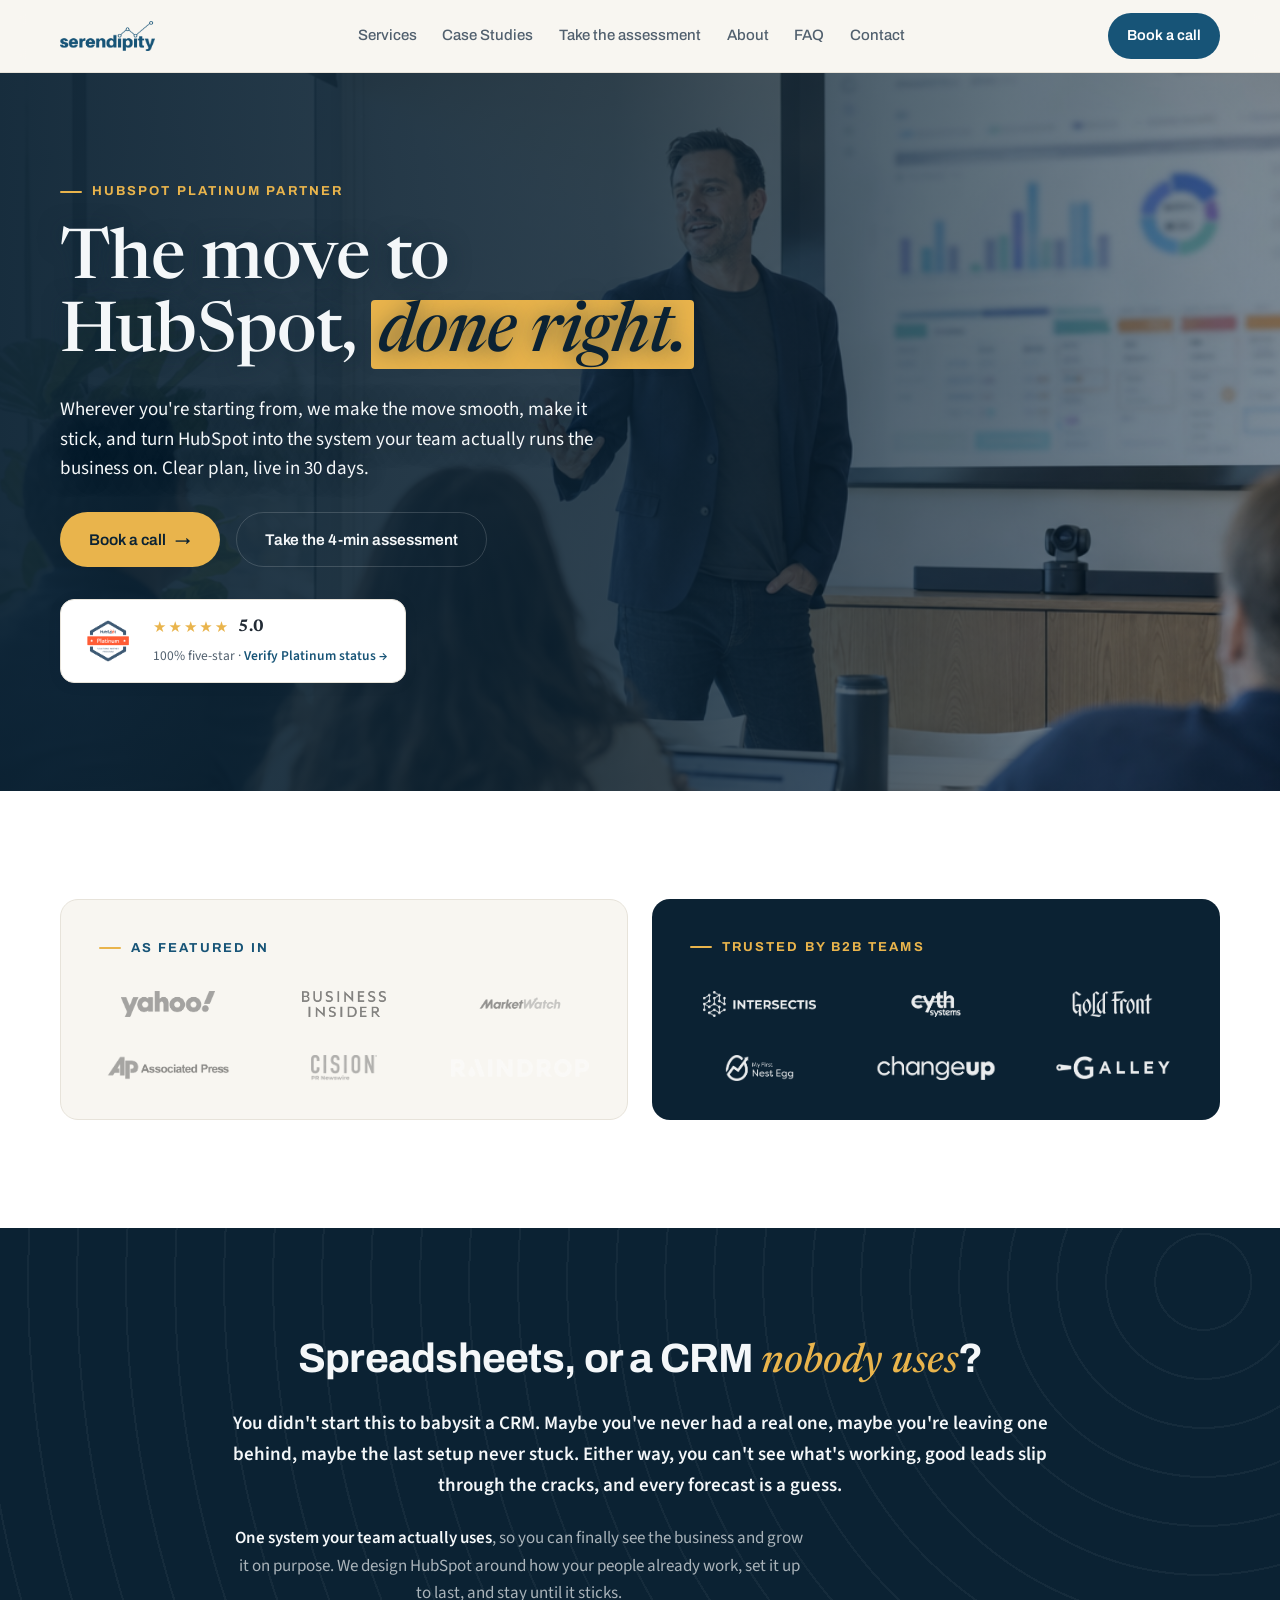
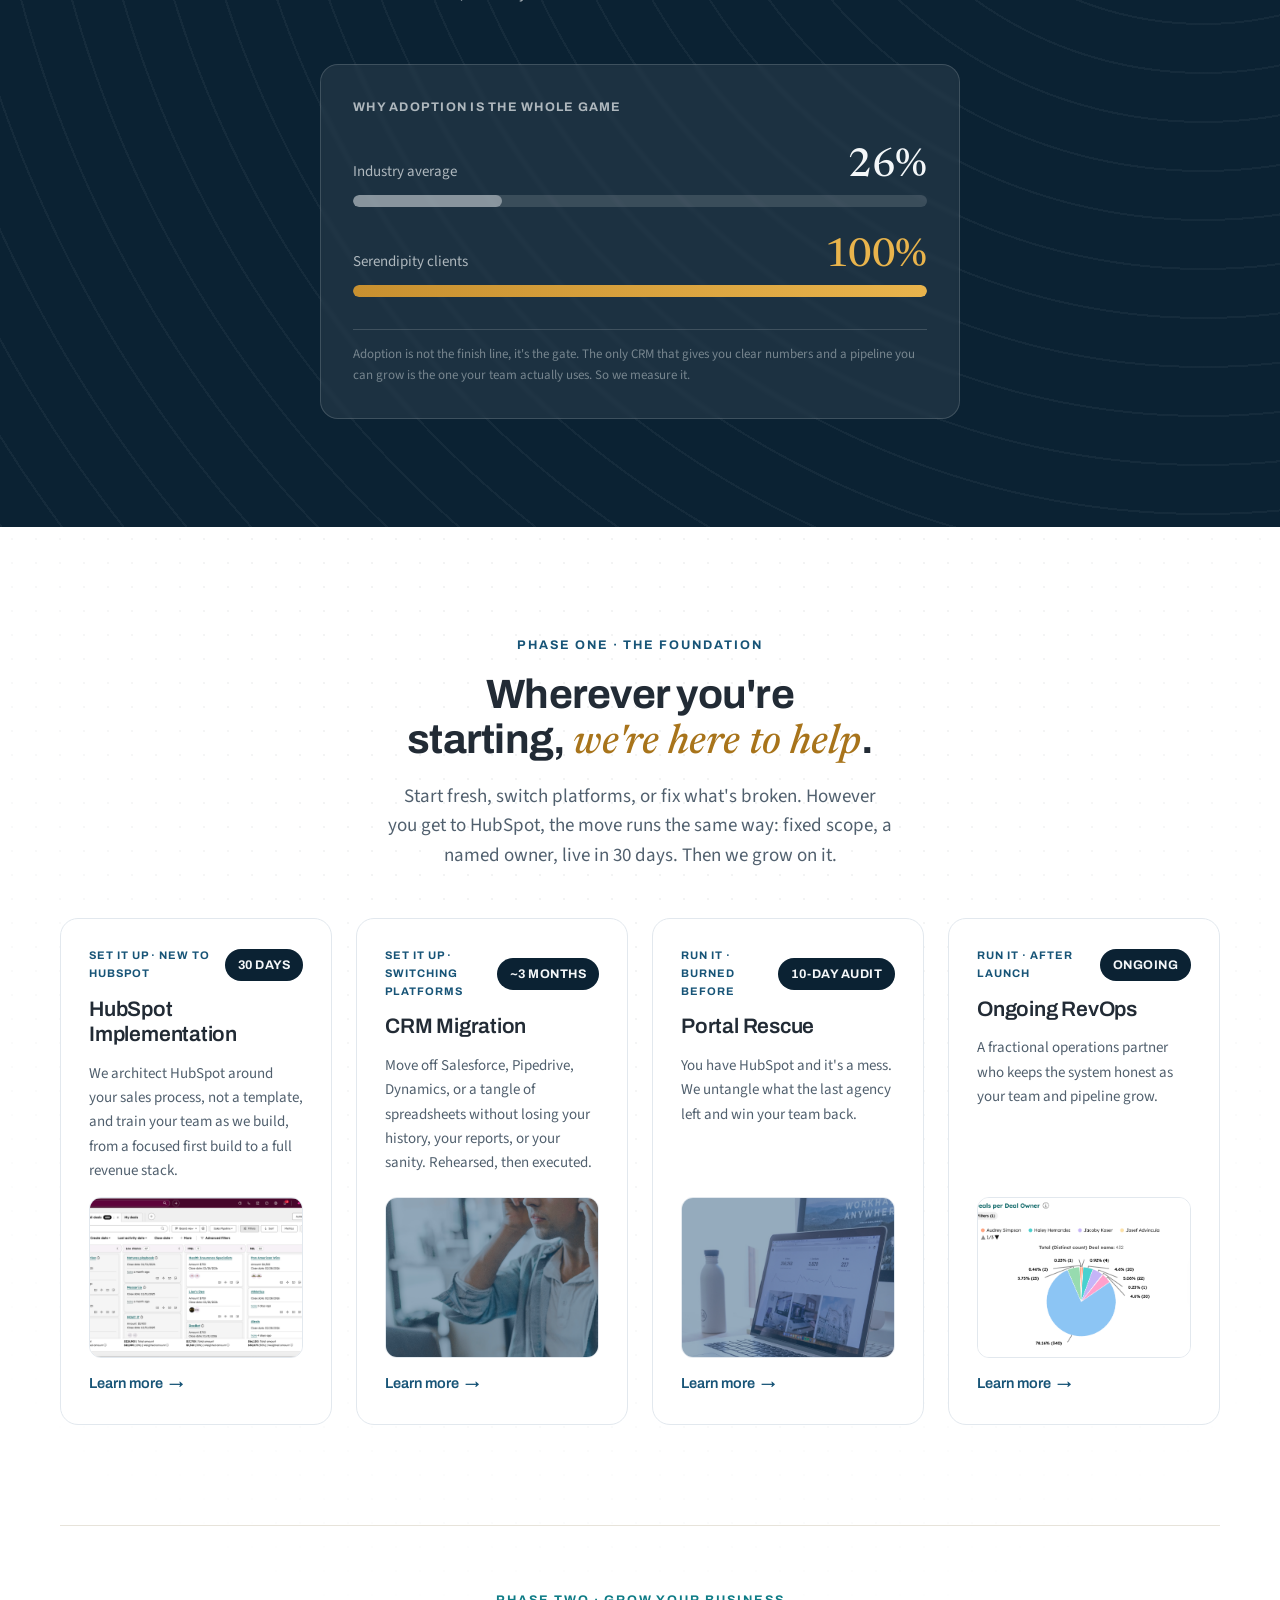
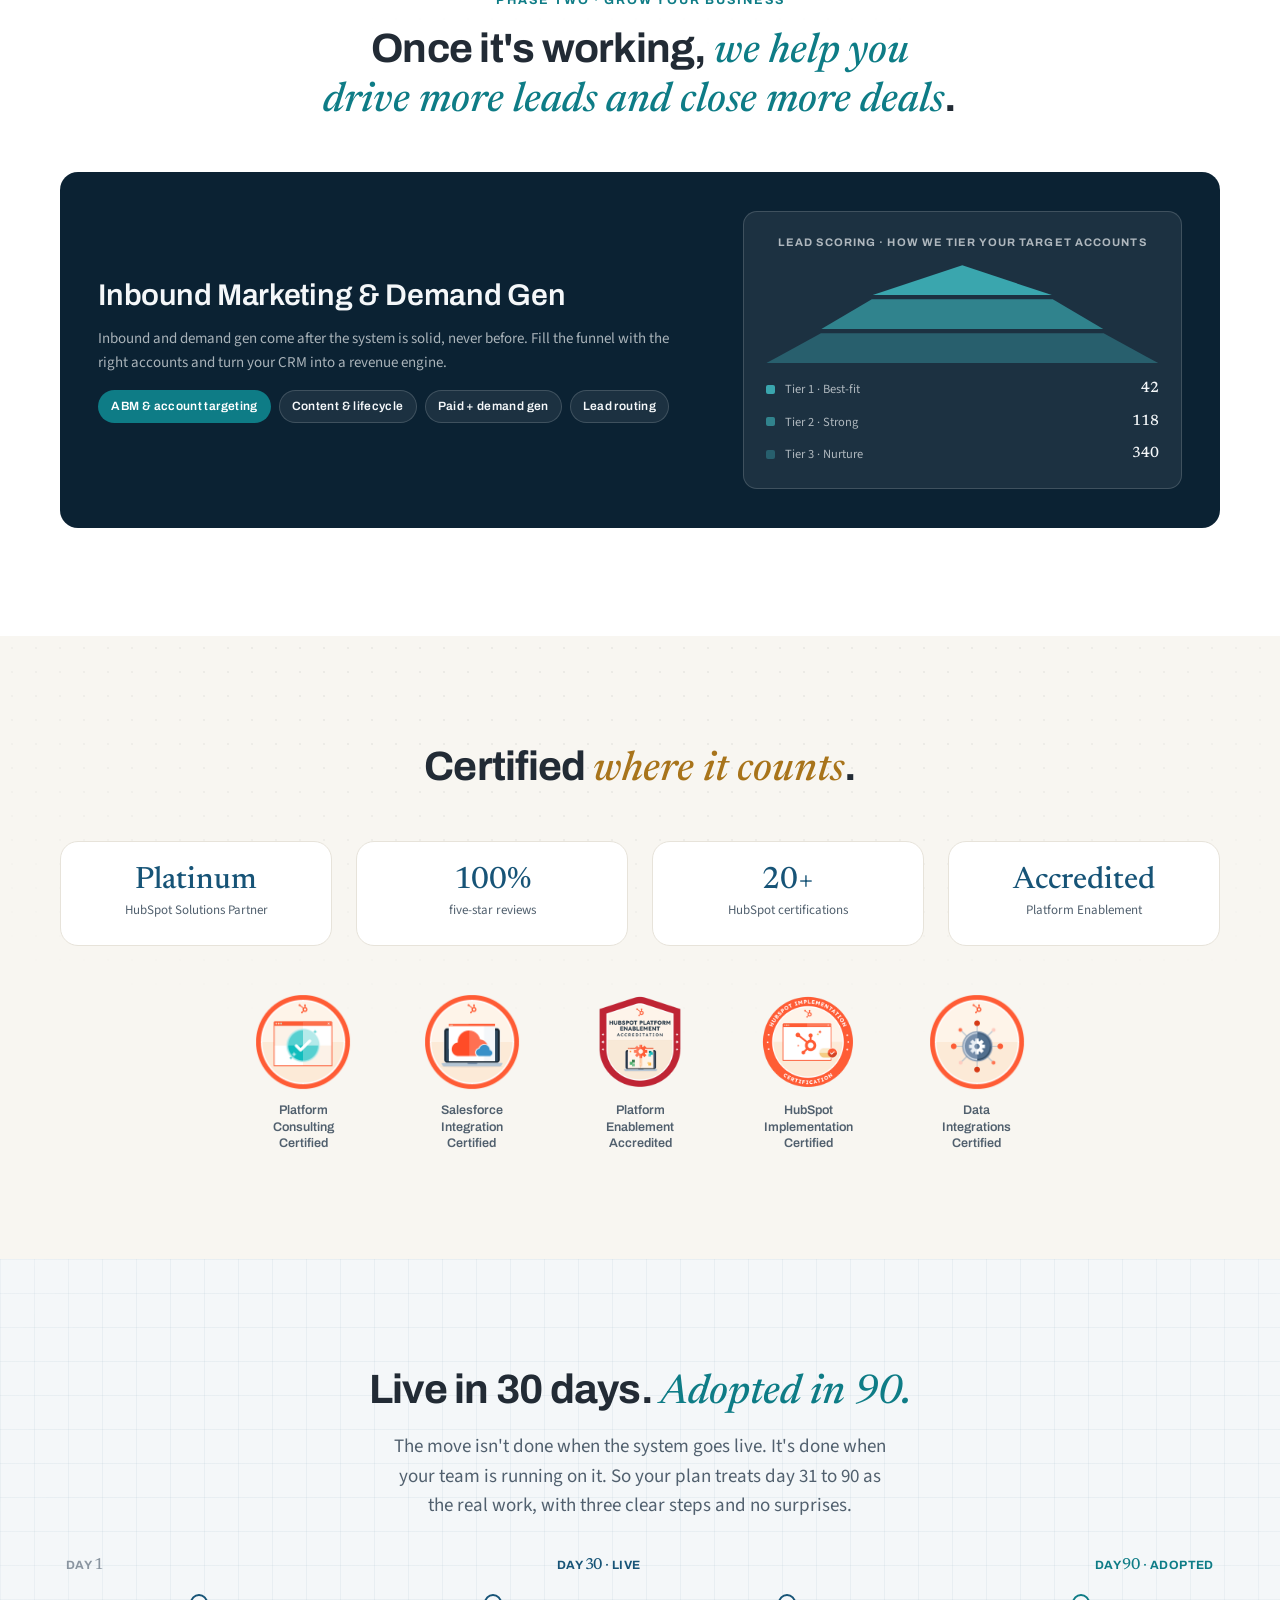
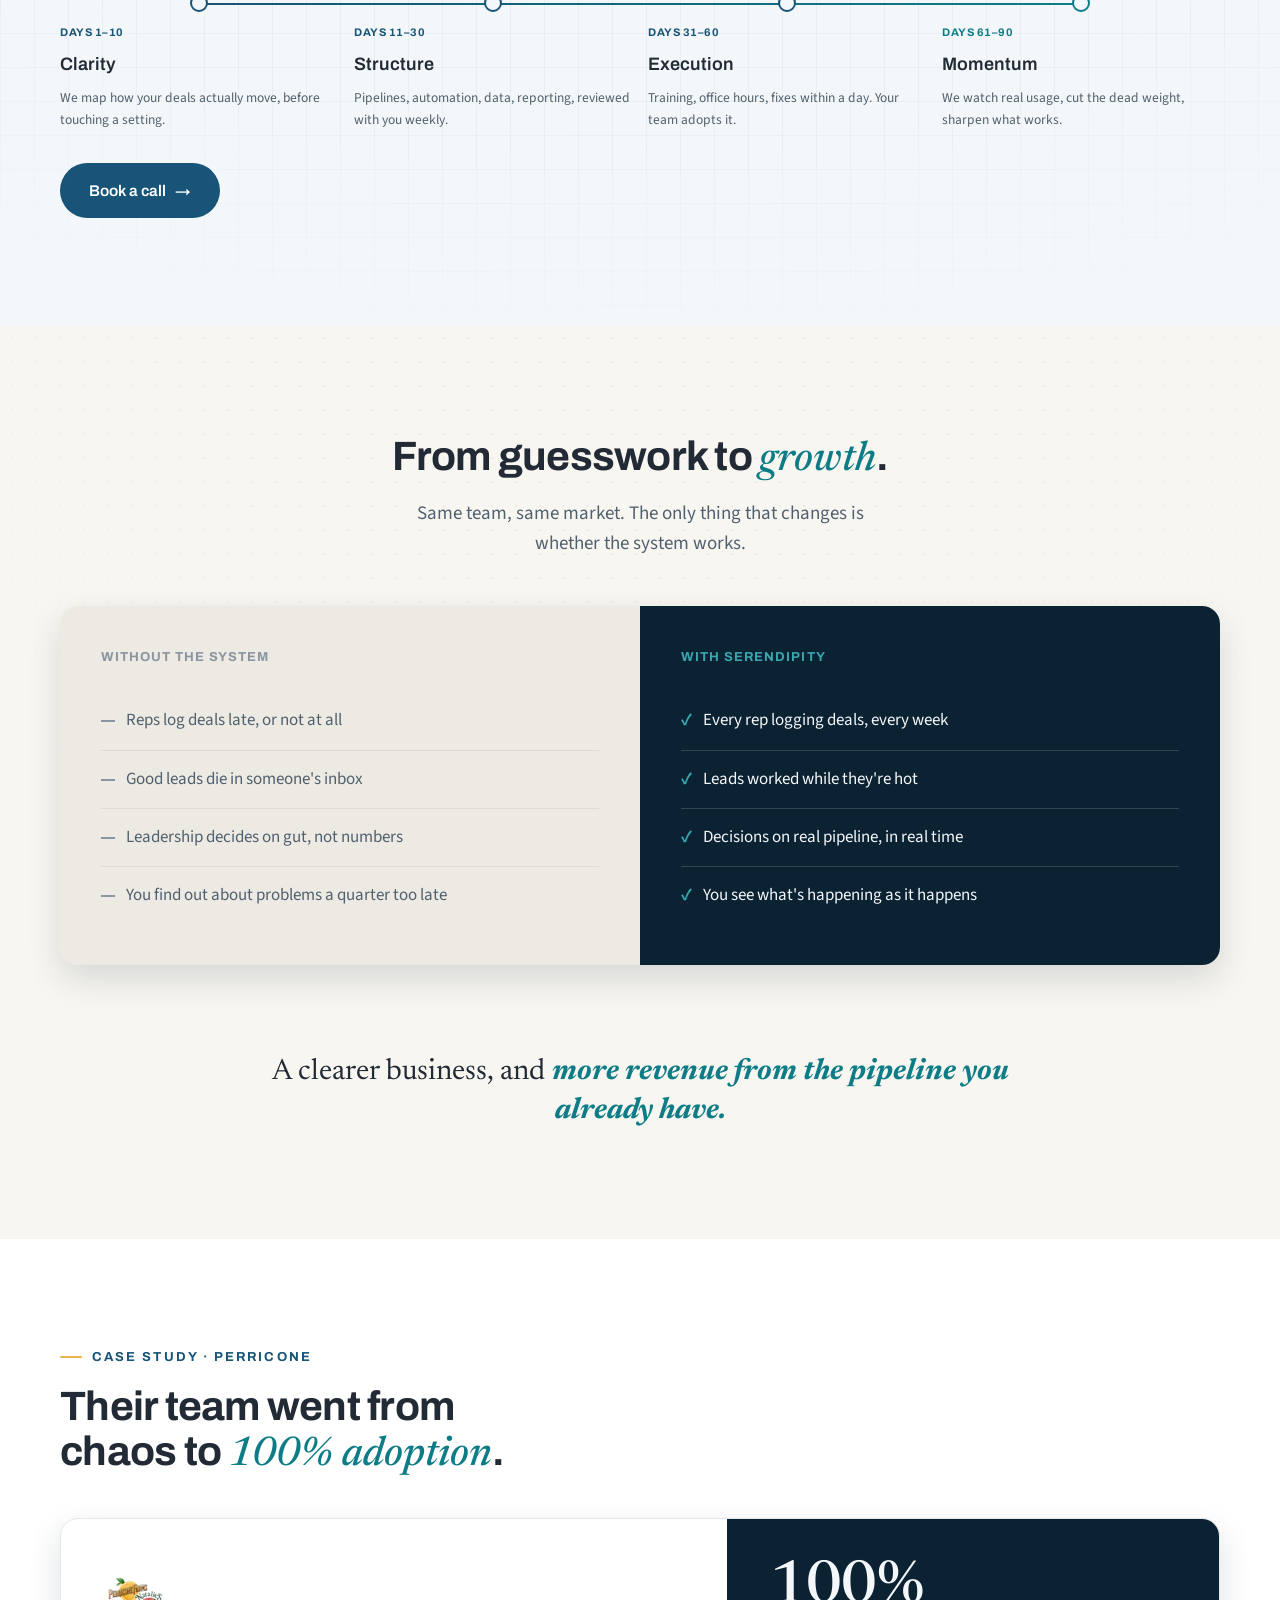
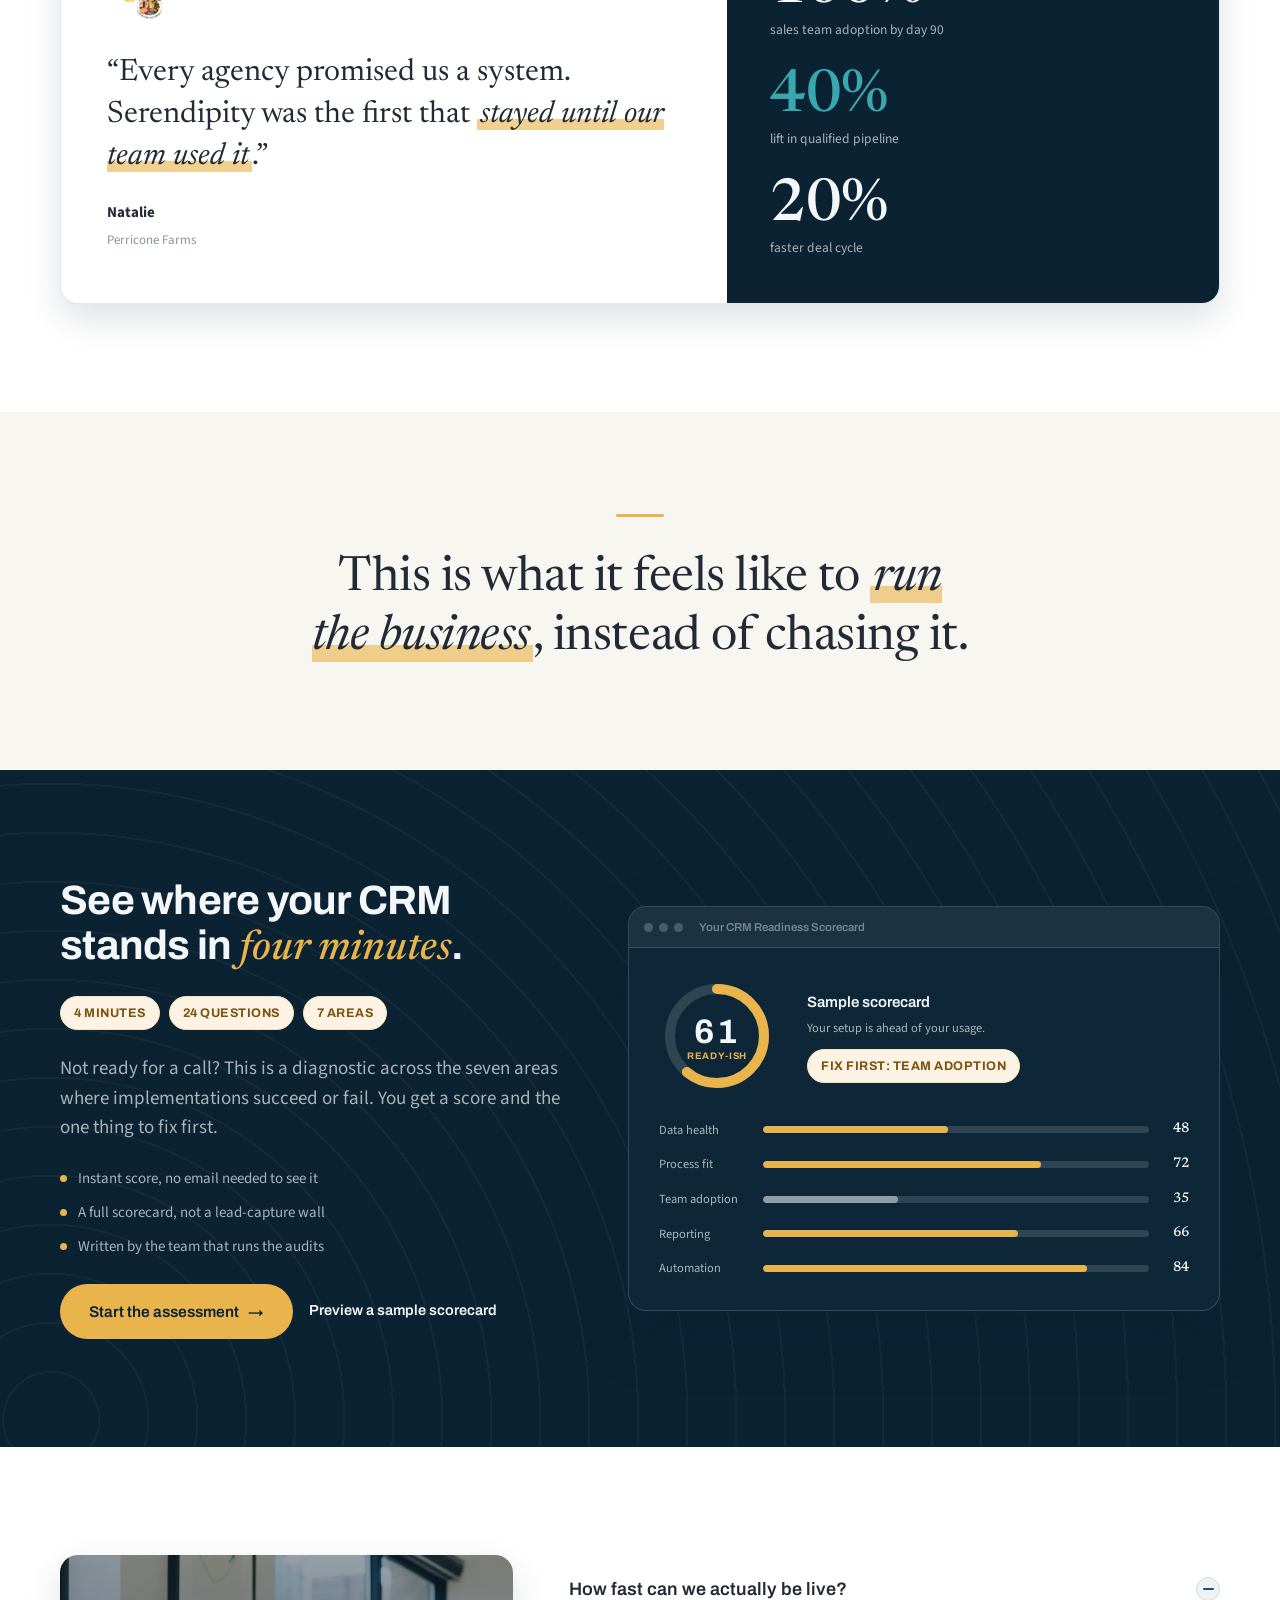
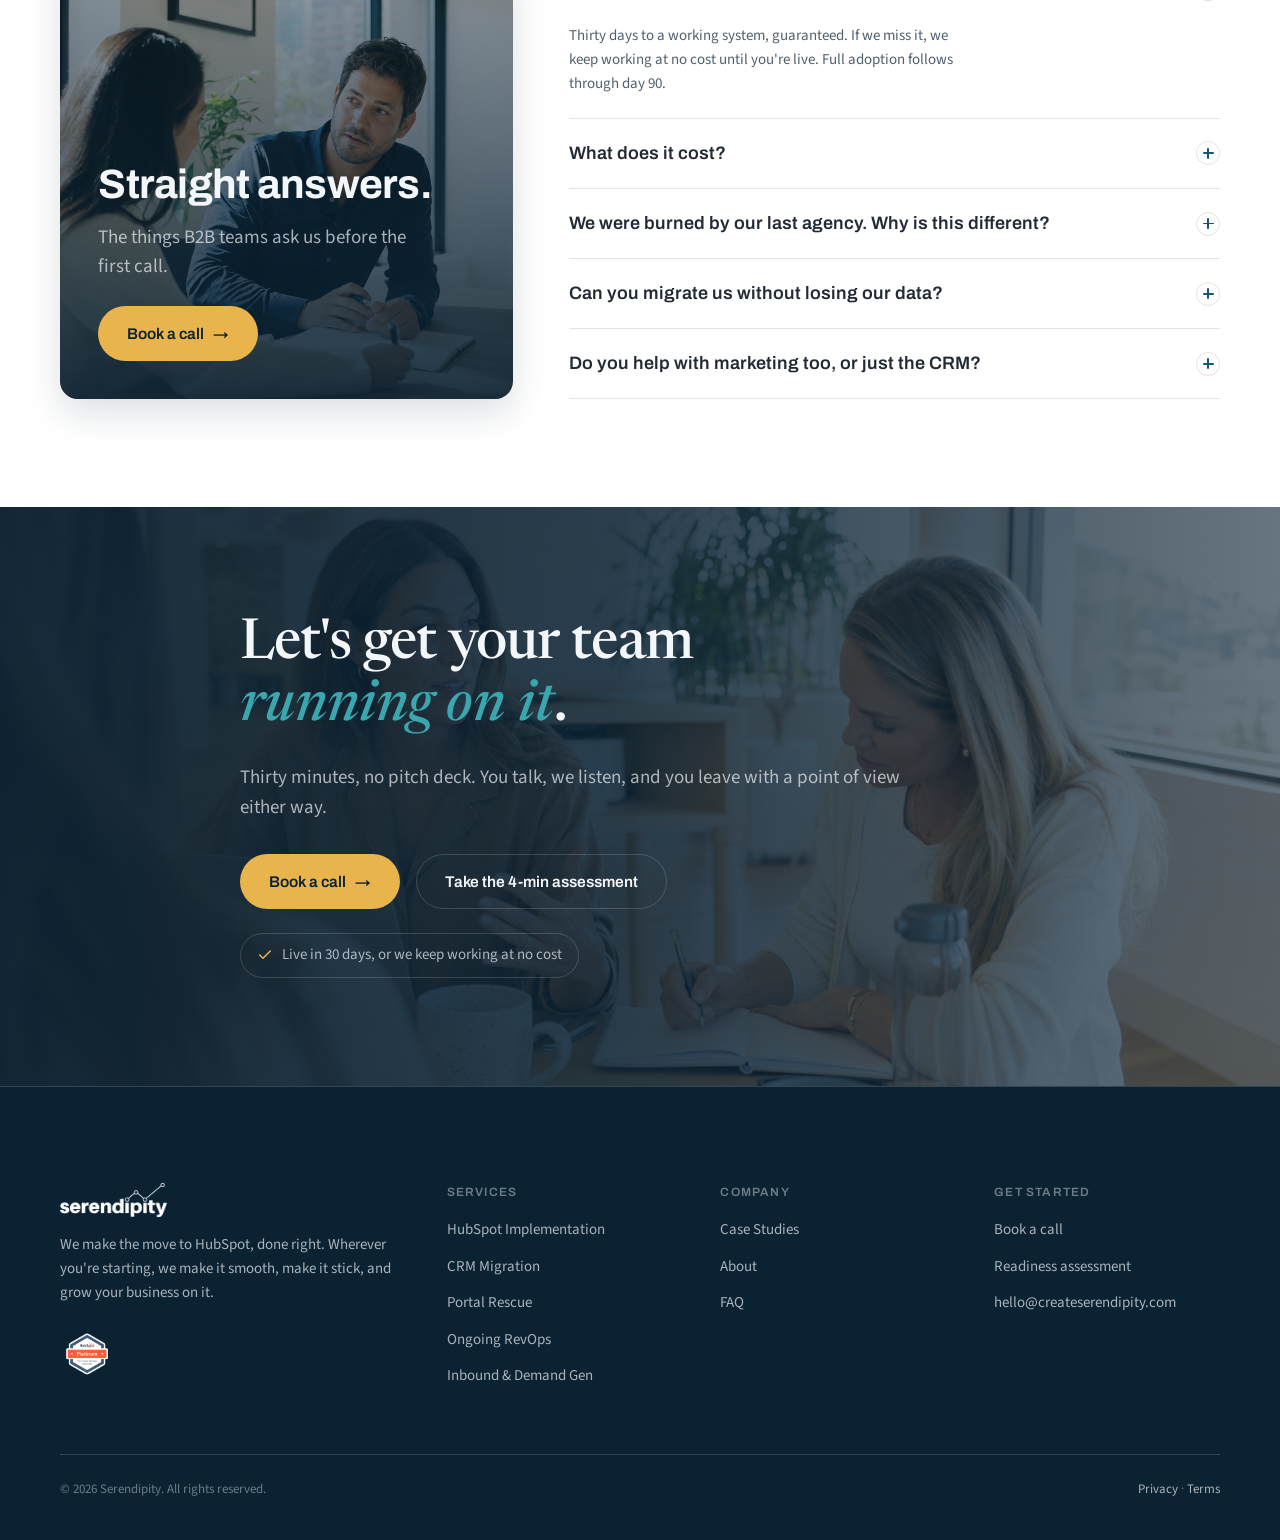
==== index.html @ 3e232548 "Serendipity marketing site: static GitHub Pages build Productionized the signed-off "Editorial + Evi" ====
<!DOCTYPE html>
<html lang="en" data-density="comfortable">
<head>
<meta charset="utf-8">
<meta name="viewport" content="width=device-width, initial-scale=1">
<meta name="robots" content="noindex">
<link rel="preconnect" href="https://fonts.googleapis.com">
<link rel="preconnect" href="https://fonts.gstatic.com" crossorigin>
<link href="https://fonts.googleapis.com/css2?family=Newsreader:ital,opsz,wght@0,6..72,400;0,6..72,500;0,6..72,600;1,6..72,400;1,6..72,500&family=Source+Sans+3:ital,wght@0,400;0,500;0,600;0,700;1,400&family=Archivo:wght@500;600;700;800&display=swap" rel="stylesheet">
<link rel="icon" type="image/png" href="assets/favicon.png">
<meta name="theme-color" content="#0B2233">
<link rel="canonical" href="https://createserendipity.com/">
<meta property="og:type" content="website">
<meta property="og:url" content="https://createserendipity.com/">
<meta property="og:image" content="https://createserendipity.com/assets/imagery/hero.png">
<meta property="og:title" content="Serendipity · The move to HubSpot, done right">
<meta property="og:description" content="HubSpot Platinum partner. We help B2B teams fill the funnel and drive revenue on a CRM their team actually uses. Live in 30 days, adopted in 90.">

<title>Serendipity · The move to HubSpot, done right</title>
<meta name="description" content="HubSpot Platinum partner. We help B2B teams fill the funnel and drive revenue on a CRM their team actually uses. Live in 30 days, adopted in 90.">
<link rel="stylesheet" href="css/tokens.css">
<link rel="stylesheet" href="css/base.css">
<link rel="stylesheet" href="css/sections.css">
<link rel="stylesheet" href="css/site.css">
</head>
<body>

<!-- ===================== HEADER ===================== -->
<header class="site-header" data-screen-label="Header">
  <div class="wrap">
    <a class="logo-link" href="#top" aria-label="Serendipity home"><img class="logo-img" src="assets/logo/serendipity-logo.png" alt="Serendipity"></a>
    <nav class="main-nav" id="mainNav">
      <a href="#help">Services</a>
      <a href="case-studies.html">Case Studies</a>
      <a href="assessment.html">Take the assessment</a>
      <a href="about.html">About</a>
      <a href="#faq">FAQ</a>
      <a href="contact.html">Contact</a>
    </nav>
    <div class="header-actions">
      <a class="btn btn-primary btn-sm" href="contact.html">Book a call</a>
      <button class="nav-toggle" aria-label="Open menu" aria-expanded="false" aria-controls="mainNav">Menu</button>
    </div>
  </div>
</header>

<main id="top">

  <!-- ===================== 1 · HERO (cream, 55/45) ===================== -->
  <section class="hero scheme-navy on-photo" data-screen-label="Hero">
    <div class="hero-bg">
      <img id="hero-bg" src="assets/imagery/hero.png" alt="" loading="lazy" decoding="async">
    </div>
    <div class="hero-scrim"></div>
    <div class="wrap">
      <div class="hero-copy col">
        <p class="eyebrow reveal">HubSpot Platinum Partner</p>
        <h1 class="reveal d1">The move to HubSpot, <span class="mark-it">done right.</span></h1>
        <p class="lede reveal d1">Wherever you're starting from, we make the move smooth, make it stick, and turn HubSpot into the system your team actually runs the business on. Clear plan, live in 30 days.</p>
        <div class="hero-cta reveal d2">
          <a class="btn btn-gold" href="contact.html">Book a call <span class="arrow">→</span></a>
          <a class="btn btn-ghost" href="assessment.html">Take the 4-min assessment</a>
        </div>
        <div class="hero-proof reveal d2">
          <img class="hero-badge" src="assets/badges/hubspot-platinum-badge.png" alt="HubSpot Platinum Solutions Partner">
          <div class="hero-proof-text">
            <span class="proof-rating"><span class="stars" aria-label="5 out of 5 stars">★★★★★</span> <b>5.0</b></span>
            <span class="proof-sub">100% five-star · <a href="#">Verify Platinum status →</a></span>
          </div>
        </div>
      </div>
    </div>
  </section>

  <!-- ===================== 2 · TRUST (white, two columns) ===================== -->
  <section class="trust scheme-white" data-screen-label="Trust bar">
    <div class="wrap trust-grid">
      <div class="trust-col press reveal">
        <p class="eyebrow">As featured in</p>
        <div class="press-grid">
          <img src="assets/press/yahoo.png" alt="Yahoo">
          <img src="assets/press/business-insider.png" alt="Business Insider">
          <img src="assets/press/marketwatch.png" alt="MarketWatch">
          <img src="assets/press/ap.png" alt="Associated Press">
          <img src="assets/press/cision.png" alt="Cision">
          <img src="assets/press/rd.png" alt="Rd">
        </div>
      </div>
      <div class="trust-col clients reveal d1">
        <p class="eyebrow">Trusted by B2B teams</p>
        <div class="client-grid">
          <img src="assets/clients/client-01.png" alt="Intersectis">
          <img src="assets/clients/client-02.png" alt="Cyth Systems">
          <img src="assets/clients/client-03.png" alt="Gold Front">
          <img src="assets/clients/client-04.png" alt="My First Nest Egg">
          <img src="assets/clients/client-05.png" alt="Changeup">
          <img src="assets/clients/client-06.png" alt="Galley">
        </div>
      </div>
    </div>
  </section>

  <!-- ===================== 3 · PROBLEM (navy, gauge carries it — no photo) ===================== -->
  <section class="problem scheme-navy tx-topo" data-screen-label="Problem">
    <div class="wrap problem-stack">
      <div class="problem-copy center-block">
        <h2 class="reveal d1">Spreadsheets, or a CRM <span class="hl-gold">nobody uses</span>?</h2>
        <p class="problem-sub reveal d1">You didn't start this to babysit a CRM. Maybe you've never had a real one, maybe you're leaving one behind, maybe the last setup never stuck. Either way, you can't see what's working, good leads slip through the cracks, and every forecast is a guess.</p>
        <p class="problem-pivot reveal d2"><b>One system your team actually uses</b>, so you can finally see the business and grow it on purpose. We design HubSpot around how your people already work, set it up to last, and stay until it sticks.</p>
      </div>

      <div class="gauge reveal d2" role="img" aria-label="Average CRM adoption is 26 percent industry-wide versus 100 percent for our clients">
        <span class="gauge-head">Why adoption is the whole game</span>
        <div class="gauge-row">
          <div class="g-label"><span>Industry average</span><span class="num" data-target="26" data-suffix="%">26%</span></div>
          <div class="gauge-track"><div class="gauge-fill muted in" style="width: 26%"></div></div>
        </div>
        <div class="gauge-row key">
          <div class="g-label"><span>Serendipity clients</span><span class="num" data-target="100" data-suffix="%">100%</span></div>
          <div class="gauge-track"><div class="gauge-fill gold in" style="width: 100%"></div></div>
        </div>
        <p class="gauge-foot">Adoption is not the finish line, it's the gate. The only CRM that gives you clear numbers and a pipeline you can grow is the one your team actually uses. So we measure it.</p>
      </div>
    </div>
  </section>

  <!-- ===================== 4 · HOW WE HELP (white, 5 ways, uneven bento) ===================== -->
  <section class="help scheme-white tx-dots" id="help" data-screen-label="How we help">
    <div class="wrap">
      <div class="help-head">
        <div class="section-head center reveal">
          <span class="phase-kicker phase-1">Phase One · The foundation</span>
          <h2>Wherever you're starting, <span class="hl-gold">we're here to help</span>.</h2>
          <p class="lede">Start fresh, switch platforms, or fix what's broken. However you get to HubSpot, the move runs the same way: fixed scope, a named owner, live in 30 days. Then we grow on it.</p>
        </div>
      </div>

      <div class="svc-row">
        <article class="svc-card reveal" id="implementation">
          <div class="svc-top"><span class="svc-step">Set it up · New to HubSpot</span><span class="pill-time pill">30 days</span></div>
          <h3>HubSpot Implementation</h3>
          <p class="svc-desc">We architect HubSpot around your sales process, not a template, and train your team as we build, from a focused first build to a full revenue stack.</p>
          <div class="svc-shot"><img id="shot-impl" src="assets/screenshots/deal_pipeline.png" alt="HubSpot pipeline screenshot" loading="lazy" decoding="async"></div>
          <a class="svc-link" href="contact.html">Learn more <span class="arrow">→</span></a>
        </article>

        <article class="svc-card reveal d1" id="migration">
          <div class="svc-top"><span class="svc-step">Set it up · Switching platforms</span><span class="pill-time pill">~3 months</span></div>
          <h3>CRM Migration</h3>
          <p class="svc-desc">Move off Salesforce, Pipedrive, Dynamics, or a tangle of spreadsheets without losing your history, your reports, or your sanity. Rehearsed, then executed.</p>
          <div class="svc-shot"><img id="shot-mig" src="assets/screenshots/records.png" alt="HubSpot records screenshot" loading="lazy" decoding="async"></div>
          <a class="svc-link" href="contact.html">Learn more <span class="arrow">→</span></a>
        </article>

        <article class="svc-card reveal" id="rescue">
          <div class="svc-top"><span class="svc-step">Run it · Burned before</span><span class="pill-time pill">10-day audit</span></div>
          <h3>Portal Rescue</h3>
          <p class="svc-desc">You have HubSpot and it's a mess. We untangle what the last agency left and win your team back.</p>
          <div class="svc-shot"><img id="shot-rescue" src="assets/screenshots/portal.png" alt="HubSpot portal screenshot" loading="lazy" decoding="async"></div>
          <a class="svc-link" href="contact.html">Learn more <span class="arrow">→</span></a>
        </article>

        <article class="svc-card reveal d1" id="revops">
          <div class="svc-top"><span class="svc-step">Run it · After launch</span><span class="pill-time pill">Ongoing</span></div>
          <h3>Ongoing RevOps</h3>
          <p class="svc-desc">A fractional operations partner who keeps the system honest as your team and pipeline grow.</p>
          <div class="svc-shot"><img id="shot-revops" src="assets/screenshots/deal_report.png" alt="HubSpot report screenshot" loading="lazy" decoding="async"></div>
          <a class="svc-link" href="contact.html">Learn more <span class="arrow">→</span></a>
        </article>
      </div>

      <div class="grow-phase">
        <div class="section-head center reveal">
          <span class="phase-kicker phase-2">Phase Two · Grow Your Business</span>
          <h2>Once it's working, <span class="hl-teal">we help you drive more leads and close more deals</span>.</h2>
        </div>
        <article class="svc-card svc-grow reveal d1" id="inbound">
          <div class="grow-copy">
            <h3>Inbound Marketing &amp; Demand Gen</h3>
            <p class="svc-desc">Inbound and demand gen come after the system is solid, never before. Fill the funnel with the right accounts and turn your CRM into a revenue engine.</p>
            <div class="grow-plays">
              <span class="abm">ABM &amp; account targeting</span>
              <span>Content &amp; lifecycle</span>
              <span>Paid + demand gen</span>
              <span>Lead routing</span>
            </div>
          </div>
          <div class="grow-viz">
            <span class="gv-head">Lead scoring · how we tier your target accounts</span>
            <div class="pyramid" aria-hidden="true">
              <div class="pyr t1"></div>
              <div class="pyr t2"></div>
              <div class="pyr t3"></div>
            </div>
            <ul class="tier-legend">
              <li><span class="tl-dot t1"></span>Tier 1 · Best-fit<b class="num">42</b></li>
              <li><span class="tl-dot t2"></span>Tier 2 · Strong<b class="num">118</b></li>
              <li><span class="tl-dot t3"></span>Tier 3 · Nurture<b class="num">340</b></li>
            </ul>
          </div>
        </article>
      </div>
    </div>
  </section>

  <!-- ===================== 4.5 · CERTIFICATIONS (cream, credentials) ===================== -->
  <section class="certs scheme-cream tx-dots" data-screen-label="Certifications">
    <div class="wrap">
      <div class="section-head center reveal">
        <h2>Certified <span class="hl-gold">where it counts</span>.</h2>
      </div>
      <div class="cert-stats reveal d1">
        <div class="cert-stat"><b>Platinum</b><span>HubSpot Solutions Partner</span></div>
        <div class="cert-stat"><b class="num">100%</b><span>five-star reviews</span></div>
        <div class="cert-stat"><b class="num">20+</b><span>HubSpot certifications</span></div>
        <div class="cert-stat"><b>Accredited</b><span>Platform Enablement</span></div>
      </div>
      <div class="cert-badges reveal d1">
        <figure class="cert-badge"><img id="cert-1" src="assets/certs/platform-consulting.png" alt="" loading="lazy" decoding="async"><figcaption>Platform Consulting Certified</figcaption></figure>
        <figure class="cert-badge"><img id="cert-2" src="assets/certs/salesforce-integration.png" alt="" loading="lazy" decoding="async"><figcaption>Salesforce Integration Certified</figcaption></figure>
        <figure class="cert-badge"><img id="cert-3" src="assets/certs/platform-enablement.png" alt="" loading="lazy" decoding="async"><figcaption>Platform Enablement Accredited</figcaption></figure>
        <figure class="cert-badge"><img id="cert-4" src="assets/certs/implementation.png" alt="" loading="lazy" decoding="async"><figcaption>HubSpot Implementation Certified</figcaption></figure>
        <figure class="cert-badge"><img id="cert-5" src="assets/certs/data-integrations.png" alt="" loading="lazy" decoding="async"><figcaption>Data Integrations Certified</figcaption></figure>
      </div>
    </div>
  </section>

  <!-- ===================== 5 · THE 30/90 METHOD = THE PLAN (cool gray, full-width diagram) ===================== -->
  <section class="method scheme-cool tx-graph" id="method" data-screen-label="The 30/90 Method">
    <div class="wrap">
      <div class="method-body">
        <div class="section-head center reveal">
          <h2>Live in 30 days. <span class="hl-teal">Adopted in 90.</span></h2>
          <p class="lede">The move isn't done when the system goes live. It's done when your team is running on it. So your plan treats day 31 to 90 as the real work, with three clear steps and no surprises.</p>
        </div>
        <div class="reveal d1">
          <div class="rail-scale">
            <span class="rail-flag start">Day <span class="num">1</span></span>
            <span class="rail-flag live">Day <span class="num">30</span> · Live</span>
            <span class="rail-flag adopt">Day <span class="num">90</span> · Adopted</span>
          </div>
          <div class="method-rail">
            <div class="phase"><span class="phase-node"></span><span class="phase-days">Days 1–10</span><h4>Clarity</h4><p>We map how your deals actually move, before touching a setting.</p></div>
            <div class="phase"><span class="phase-node"></span><span class="phase-days">Days 11–30</span><h4>Structure</h4><p>Pipelines, automation, data, reporting, reviewed with you weekly.</p></div>
            <div class="phase"><span class="phase-node"></span><span class="phase-days">Days 31–60</span><h4>Execution</h4><p>Training, office hours, fixes within a day. Your team adopts it.</p></div>
            <div class="phase"><span class="phase-node"></span><span class="phase-days">Days 61–90</span><h4>Momentum</h4><p>We watch real usage, cut the dead weight, sharpen what works.</p></div>
          </div>
        </div>
        <a class="btn btn-primary reveal d1" href="contact.html" style="align-self: flex-start;">Book a call <span class="arrow">→</span></a>
      </div>
    </div>
  </section>

  <!-- ===================== 6 · STAKES (cream, from → to) ===================== -->
  <section class="stakes scheme-cream tx-dots" data-screen-label="Stakes">
    <div class="wrap">
      <div class="section-head center reveal">
        <h2>From guesswork to <span class="hl-teal">growth</span>.</h2>
        <p class="lede">Same team, same market. The only thing that changes is whether the system works.</p>
      </div>
      <div class="ba-card reveal d1">
        <div class="ba-col ba-before">
          <span class="ba-label">Without the system</span>
          <ul class="ba-list">
            <li>Reps log deals late, or not at all</li>
            <li>Good leads die in someone's inbox</li>
            <li>Leadership decides on gut, not numbers</li>
            <li>You find out about problems a quarter too late</li>
          </ul>
        </div>
        <div class="ba-col ba-after">
          <span class="ba-label">With Serendipity</span>
          <ul class="ba-list">
            <li>Every rep logging deals, every week</li>
            <li>Leads worked while they're hot</li>
            <li>Decisions on real pipeline, in real time</li>
            <li>You see what's happening as it happens</li>
          </ul>
        </div>
      </div>
      <p class="ba-payoff reveal d1">A clearer business, and <b>more revenue from the pipeline you already have.</b></p>
    </div>
  </section>

  <!-- ===================== 7 · RESULTS — Perricone (white, offset card) ===================== -->
  <section class="results scheme-white" id="results" data-screen-label="Case study">
    <div class="wrap">
      <div class="section-head reveal" style="margin-bottom: var(--s-5);">
        <p class="eyebrow">Case study · Perricone</p>
        <h2>Their team went from chaos to <span class="hl-teal">100% adoption</span>.</h2>
      </div>
      <div class="case-card reveal d1">
        <div class="case-quote-col">
          <img class="case-logo" src="assets/case/perricone-logo.png" alt="Perricone Farms">
          <blockquote class="case-quote">“Every agency promised us a system. Serendipity was the first that <span class="mark-it">stayed until our team used it</span>.”</blockquote>
          <div class="case-by">
            <div class="by-text"><b>Natalie</b><span>Perricone Farms</span></div>
          </div>
        </div>
        <div class="case-metrics">
          <div class="metric"><span class="num" data-target="100" data-suffix="%">100%</span><span>sales team adoption by day 90</span></div>
          <div class="metric"><span class="num gold" data-target="40" data-suffix="%">40%</span><span>lift in qualified pipeline</span></div>
          <div class="metric"><span class="num" data-target="20" data-suffix="%">20%</span><span>faster deal cycle</span></div>
        </div>
      </div>
    </div>
  </section>

  <!-- ===================== 7.5 · PULL-QUOTE (cream, full-bleed) ===================== -->
  <section class="pullquote scheme-cream" data-screen-label="Pull quote">
    <div class="wrap">
      <span class="pq-rule" aria-hidden="true"></span>
      <p class="pq reveal">This is what it feels like to <span class="mark-it">run the business</span>, instead of chasing it.</p>
    </div>
  </section>

  <!-- ===================== 8 · ASSESSMENT (navy, radar in device) ===================== -->
  <section class="assessment scheme-navy tx-topo tx-left" id="assessment" data-screen-label="Assessment">
    <div class="wrap assess-grid">
      <div class="assess-copy">
        <h2 class="reveal d1">See where your CRM stands in <span class="hl-gold">four minutes</span>.</h2>
        <div class="assess-meta reveal d1">
          <span class="pill-gold pill">4 minutes</span>
          <span class="pill-gold pill">24 questions</span>
          <span class="pill-gold pill">7 areas</span>
        </div>
        <p class="lede reveal d2">Not ready for a call? This is a diagnostic across the seven areas where implementations succeed or fail. You get a score and the one thing to fix first.</p>
        <ul class="assess-points reveal d2">
          <li>Instant score, no email needed to see it</li>
          <li>A full scorecard, not a lead-capture wall</li>
          <li>Written by the team that runs the audits</li>
        </ul>
        <div class="cta-row reveal d2" style="display:flex; gap: var(--s-2); align-items:center; flex-wrap:wrap;">
          <a class="btn btn-gold" href="assessment.html">Start the assessment <span class="arrow">→</span></a>
          <a class="ghost-link" href="assessment.html#sample" style="color: var(--c-on-dark); font-family: var(--ff-heading); font-weight: 600; font-size: 14.5px;">Preview a sample scorecard</a>
        </div>
      </div>

      <div class="device reveal d2">
        <div class="device-bar"><i></i><i></i><i></i><span>Your CRM Readiness Scorecard</span></div>
        <div class="scorecard">
          <div class="scorecard-grid">
            <div class="sc-score">
              <div class="dial" role="img" aria-label="Sample readiness score 61 out of 100">
                <svg width="116" height="116" viewBox="0 0 116 116">
                  <circle cx="58" cy="58" r="47" fill="none" stroke="rgba(244,247,249,0.14)" stroke-width="10"></circle>
                  <circle class="dial-track" cx="58" cy="58" r="47" fill="none" stroke="#E9B44C" stroke-width="10" stroke-linecap="round" stroke-dasharray="295.3" stroke-dashoffset="115.2"></circle>
                </svg>
                <div class="dial-label"><span class="num" data-target="61">61<small>/100</small></span><span>Ready-ish</span></div>
              </div>
            </div>
            <div class="sc-head">
              <h4>Sample scorecard</h4>
              <p>Your setup is ahead of your usage.</p>
              <span class="pill-gold pill">Fix first: team adoption</span>
            </div>
          </div>
          <div class="sc-bars">
            <div class="sc-bar"><span>Data health</span><div class="sc-track"><div class="sc-fill" style="width:48%"></div></div><b class="num">48</b></div>
            <div class="sc-bar"><span>Process fit</span><div class="sc-track"><div class="sc-fill" style="width:72%"></div></div><b class="num">72</b></div>
            <div class="sc-bar low"><span>Team adoption</span><div class="sc-track"><div class="sc-fill" style="width:35%"></div></div><b class="num">35</b></div>
            <div class="sc-bar"><span>Reporting</span><div class="sc-track"><div class="sc-fill" style="width:66%"></div></div><b class="num">66</b></div>
            <div class="sc-bar"><span>Automation</span><div class="sc-track"><div class="sc-fill" style="width:84%"></div></div><b class="num">84</b></div>
          </div>
        </div>
      </div>
    </div>
  </section>

  <!-- ===================== 9 · FAQ (photo header card + white accordion) ===================== -->
  <section class="faq scheme-white" id="faq" data-screen-label="FAQ">
    <div class="wrap faq-grid">
      <div class="faq-aside reveal">
        <div class="faq-aside-bg"><img id="faq-bg" src="assets/imagery/lifestyle/03-one-on-one.png" alt="" loading="lazy" decoding="async"></div>
        <div class="faq-aside-scrim"></div>
        <div class="faq-aside-inner">
          <div class="section-head">
            <h2>Straight answers.</h2>
            <p class="lede">The things B2B teams ask us before the first call.</p>
          </div>
          <a class="btn btn-gold" href="contact.html">Book a call <span class="arrow">→</span></a>
        </div>
      </div>
      <div class="faq-list reveal d1">
        <details class="faq-item" open>
          <summary class="faq-q">How fast can we actually be live?<span class="faq-ico"></span></summary>
          <p class="faq-a">Thirty days to a working system, guaranteed. If we miss it, we keep working at no cost until you're live. Full adoption follows through day 90.</p>
        </details>
        <details class="faq-item">
          <summary class="faq-q">What does it cost?<span class="faq-ico"></span></summary>
          <p class="faq-a">Scope drives price, so we quote after a 30-minute call, not before. What's fixed is the timeline: 30 days to live, with the guarantee behind it. That time-certainty is the risk-reducer most agencies can't offer.</p>
        </details>
        <details class="faq-item">
          <summary class="faq-q">We were burned by our last agency. Why is this different?<span class="faq-ico"></span></summary>
          <p class="faq-a">Most agencies hand off after setup. We measure adoption and stay until your team is using the system. Portal Rescue exists specifically for teams the last agency left behind.</p>
        </details>
        <details class="faq-item">
          <summary class="faq-q">Can you migrate us without losing our data?<span class="faq-ico"></span></summary>
          <p class="faq-a">Yes. Whether you're on Salesforce, Pipedrive, or spreadsheets, we audit everything first, rehearse the migration in a sandbox, then run it side-by-side so nothing drops. Your history and reports come with you.</p>
        </details>
        <details class="faq-item">
          <summary class="faq-q">Do you help with marketing too, or just the CRM?<span class="faq-ico"></span></summary>
          <p class="faq-a">Both, in sequence. We get the system solid first, then grow on it with inbound and demand gen: ABM, account targeting, content, and lead routing. Growth works better on a foundation that holds.</p>
        </details>
      </div>
    </div>
  </section>

  <!-- ===================== 10 · FINAL CTA (navy, full-bleed) ===================== -->
  <section class="final-cta scheme-navy on-photo" id="contact" data-screen-label="Final CTA">
    <div class="final-bg">
      <img id="final-bg" src="assets/imagery/lifestyle/team-group.png" alt="" loading="lazy" decoding="async">
    </div>
    <div class="final-scrim"></div>
    <div class="wrap">
      <div class="col">
        <h2 class="reveal d1">Let's get your team <span class="hl-teal">running on it</span>.</h2>
        <p class="lede reveal d2">Thirty minutes, no pitch deck. You talk, we listen, and you leave with a point of view either way.</p>
        <div class="cta-row reveal d2">
          <a class="btn btn-gold" href="contact.html">Book a call <span class="arrow">→</span></a>
          <a class="btn btn-ghost" href="assessment.html">Take the 4-min assessment</a>
        </div>
        <span class="guar-chip reveal d2">
          <svg width="16" height="16" viewBox="0 0 24 24" fill="none" stroke="currentColor" stroke-width="2.2"><path d="M20 6L9 17l-5-5" stroke-linecap="round" stroke-linejoin="round"></path></svg>
          Live in 30 days, or we keep working at no cost
        </span>
      </div>
    </div>
  </section>

</main>

<!-- ===================== FOOTER ===================== -->
<footer class="site-footer" data-screen-label="Footer">
  <div class="wrap">
    <div class="footer-grid">
      <div class="footer-brand">
        <a class="logo-link" href="#top"><img class="logo-img" src="assets/logo/serendipity-logo-white.png" alt="Serendipity"></a>
        <p>We make the move to HubSpot, done right. Wherever you're starting, we make it smooth, make it stick, and grow your business on it.</p>
        <img class="footer-badge" src="assets/badges/hubspot-platinum-badge.png" alt="HubSpot Platinum Solutions Partner">
      </div>
      <div>
        <h4>Services</h4>
        <ul>
          <li><a href="#implementation">HubSpot Implementation</a></li>
          <li><a href="#migration">CRM Migration</a></li>
          <li><a href="#rescue">Portal Rescue</a></li>
          <li><a href="#revops">Ongoing RevOps</a></li>
          <li><a href="#inbound">Inbound &amp; Demand Gen</a></li>
        </ul>
      </div>
      <div>
        <h4>Company</h4>
        <ul>
          <li><a href="case-studies.html">Case Studies</a></li>
          <li><a href="about.html">About</a></li>
          <li><a href="#faq">FAQ</a></li>
        </ul>
      </div>
      <div>
        <h4>Get started</h4>
        <ul>
          <li><a href="contact.html">Book a call</a></li>
          <li><a href="assessment.html">Readiness assessment</a></li>
          <li><a href="mailto:hello@createserendipity.com">hello@createserendipity.com</a></li>
        </ul>
      </div>
    </div>
    <div class="footer-legal">
      <span>© 2026 Serendipity. All rights reserved.</span>
      <span><a href="#">Privacy</a> · <a href="#">Terms</a></span>
    </div>
  </div>
</footer>
<script src="js/main.js"></script>

</body>
</html>
---- css/tokens.css ----
/* ============================================================
   Serendipity — Design Tokens v2  ("Editorial + Evidence")
   Brand locked: navy #0B2233, gold #E9B44C, cream #F8F6F1,
   cool gray #F4F7F9, white, brand blue #175477.
   Type: Newsreader (display/numerals) · Archivo (headings/UI)
         · Source Sans 3 (body). Maps to HubSpot theme settings.
   ============================================================ */


:root {
  /* ---- Color roles (HubSpot theme > Colors) ---- */
  --c-navy:        #0B2233;   /* anchor / dark surface */
  --c-paper:       #F8F6F1;   /* default warm surface */
  --c-cool:        #F4F7F9;   /* secondary cool surface */
  --c-surface:     #FFFFFF;   /* cards */
  --c-accent:      #175477;   /* brand blue — links, diagram lines, data points */
  --c-marker:      #E9B44C;   /* gold — single accent: marker, key data, assessment */
  --c-marker-deep: #C8902F;
  --c-teal:        #0E7C86;   /* secondary accent — growth & adoption only */
  --c-teal-light:  #3AA6AE;   /* teal highlight on dark */
  --c-ink:         #222B35;   /* body text */
  --c-ink-2:       #51606E;   /* secondary text */
  --c-ink-3:       #8A95A0;   /* tertiary / captions */
  --c-line:        #E7E3DA;   /* hairlines on warm */
  --c-line-cool:   #E2E8EE;   /* hairlines on cool/white */

  /* on-navy */
  --c-on-dark:     #F4F7F9;
  --c-on-dark-2:   rgba(244, 247, 249, 0.68);
  --c-on-dark-3:   rgba(244, 247, 249, 0.42);
  --c-navy-soft:   rgba(244, 247, 249, 0.07);
  --c-navy-line:   rgba(244, 247, 249, 0.16);

  /* tints derived from brand blue */
  --c-accent-soft: color-mix(in oklab, var(--c-accent) 7%, #FFFFFF);
  --c-accent-line: color-mix(in oklab, var(--c-accent) 20%, #FFFFFF);
  --c-gold-soft:   color-mix(in oklab, var(--c-marker) 16%, #FFFFFF);
  --c-gold-line:   color-mix(in oklab, var(--c-marker) 42%, #FFFFFF);

  /* ---- Data-viz language ---- */
  --viz-line:  var(--c-accent);    /* thin navy/brand-blue lines */
  --viz-key:   var(--c-marker);    /* gold key data points */
  --viz-track-light: #E4E9EE;
  --viz-track-dark:  rgba(244, 247, 249, 0.14);

  /* ---- Type ---- */
  --ff-display: 'Newsreader', Georgia, 'Times New Roman', serif;  /* hero, pull-quotes, numerals */
  --ff-heading: 'Archivo', system-ui, -apple-system, sans-serif;  /* H2/H3, eyebrows, UI, buttons */
  --ff-body:    'Source Sans 3', system-ui, -apple-system, sans-serif;

  --fs-hero:    clamp(44px, 5.4vw, 76px);
  --fs-h2:      clamp(30px, 3.2vw, 46px);
  --fs-h3:      clamp(21px, 1.9vw, 27px);
  --fs-h4:      19px;
  --fs-body-lg: 19px;
  --fs-body:    17px;
  --fs-sm:      15px;
  --fs-xs:      13px;
  --fs-eyebrow: 13px;

  --lh-display: 1.05;
  --lh-h2:      1.1;
  --lh-body:    1.62;
  --track-eyebrow: 0.16em;

  /* ---- Spacing (8px base) ---- */
  --s-1: 8px;  --s-2: 16px; --s-3: 24px; --s-4: 32px;
  --s-5: 40px; --s-6: 48px; --s-8: 64px; --s-12: 96px;
  --section-y: clamp(64px, 8.5vw, 108px);
  --content-w: 1240px;

  /* ---- Shape & elevation ---- */
  --r-card: 18px;
  --r-media: 20px;
  --r-btn: 999px;
  --r-input: 12px;
  --r-pill: 999px;
  --r-sm: 10px;
  --shadow-card: 0 2px 14px rgba(11, 34, 51, 0.07);
  --shadow-card-hover: 0 14px 34px rgba(11, 34, 51, 0.14);
  --shadow-float: 0 24px 60px rgba(11, 34, 51, 0.22);

  /* ---- Motion ---- */
  --ease: cubic-bezier(0.4, 0, 0.2, 1);
  --dur: 180ms;
}

/* density tweak */
html[data-density="compact"] { --section-y: clamp(48px, 6vw, 80px); }
---- css/base.css ----
/* ============================================================
   Serendipity R2 — global + section styles
   Section-scheme rhythm + "Editorial + Evidence" data-viz.
   ============================================================ */

/* ===================== Custom section textures ===================== */
.tx-dots, .tx-graph, .tx-topo { position: relative; isolation: isolate; }
.tx-dots::before, .tx-graph::before, .tx-topo::before { content: ""; position: absolute; inset: 0; z-index: -1; pointer-events: none; }
.tx-dots::before {
  background-image: radial-gradient(rgba(34,43,53,0.055) 1.2px, transparent 1.2px);
  background-size: 24px 24px;
  -webkit-mask-image: radial-gradient(ellipse 78% 68% at 50% 0%, #000 38%, transparent 100%);
  mask-image: radial-gradient(ellipse 78% 68% at 50% 0%, #000 38%, transparent 100%);
}
.tx-graph::before {
  background-image: linear-gradient(rgba(23,84,119,0.05) 1px, transparent 1px), linear-gradient(90deg, rgba(23,84,119,0.05) 1px, transparent 1px);
  background-size: 34px 34px;
  -webkit-mask-image: radial-gradient(ellipse 92% 82% at 50% 26%, #000 50%, transparent 100%);
  mask-image: radial-gradient(ellipse 92% 82% at 50% 26%, #000 50%, transparent 100%);
}
.tx-topo::before {
  background-image: repeating-radial-gradient(circle at 94% 6%, transparent 0 47px, rgba(244,247,249,0.045) 47px 49px);
}
.tx-topo.tx-left::before { background-position: -40% 60%; background-image: repeating-radial-gradient(circle at 4% 96%, transparent 0 47px, rgba(244,247,249,0.04) 47px 49px); }

/* ===================== Custom section textures end ===================== */

* { box-sizing: border-box; }
html { scroll-behavior: smooth; scroll-padding-top: 88px; }
@media (prefers-reduced-motion: reduce) { html { scroll-behavior: auto; } }
body {
  margin: 0;
  background: var(--c-paper);
  color: var(--c-ink);
  font-family: var(--ff-body);
  font-size: var(--fs-body);
  line-height: var(--lh-body);
  -webkit-font-smoothing: antialiased;
  text-rendering: optimizeLegibility;
}
img { max-width: 100%; display: block; }
a { color: var(--c-accent); text-decoration: none; transition: color var(--dur) var(--ease); }

h1, h2, h3, h4 { margin: 0; }
h1, .display {
  font-family: var(--ff-display); font-weight: 500;
  font-size: var(--fs-hero); line-height: var(--lh-display);
  letter-spacing: -0.012em; text-wrap: balance;
}
h2 {
  font-family: var(--ff-heading); font-weight: 700;
  font-size: var(--fs-h2); line-height: var(--lh-h2);
  letter-spacing: -0.018em; text-wrap: balance;
}
h3 { font-family: var(--ff-heading); font-weight: 600; font-size: var(--fs-h3); line-height: 1.22; letter-spacing: -0.01em; }
h4 { font-family: var(--ff-heading); font-weight: 600; font-size: var(--fs-h4); }
p { margin: 0; text-wrap: pretty; }
.num { font-family: var(--ff-display); font-weight: 500; font-variant-numeric: lining-nums; letter-spacing: -0.01em; }

.wrap { max-width: var(--content-w); margin: 0 auto; padding: 0 clamp(20px, 4vw, 40px); }
section { padding: var(--section-y) 0; }

/* ---------- Section schemes (the rhythm system) ---------- */
.scheme-cream   { background: var(--c-paper); }
.scheme-white   { background: var(--c-surface); }
.scheme-cool    { background: var(--c-cool); }
.scheme-navy    { background: var(--c-navy); color: var(--c-on-dark); }
.scheme-navy h2, .scheme-navy h3, .scheme-navy h1 { color: var(--c-on-dark); }
.scheme-navy .lede { color: var(--c-on-dark-2); }
.scheme-white + .scheme-white, .scheme-cream + .scheme-cream { border-top: 1px solid var(--c-line); }

/* ---------- Eyebrow / lede / marker ---------- */
.eyebrow {
  font-family: var(--ff-heading); font-size: var(--fs-eyebrow); font-weight: 700;
  letter-spacing: var(--track-eyebrow); text-transform: uppercase;
  color: var(--c-accent); display: inline-flex; align-items: center; gap: 10px;
}
.eyebrow::before { content: ""; width: 22px; height: 2px; background: var(--c-marker); border-radius: 2px; }
.scheme-navy .eyebrow { color: var(--c-marker); }
.lede { font-size: var(--fs-body-lg); color: var(--c-ink-2); line-height: 1.55; }
.mark-it {
  font-style: italic;
  background-image: linear-gradient(transparent 66%, color-mix(in oklab, var(--c-marker) 62%, transparent) 66%);
  padding: 0 3px;
}
.section-head { display: flex; flex-direction: column; gap: var(--s-2); max-width: 680px; }
.section-head.center { align-items: center; text-align: center; margin: 0 auto; }
.section-head.center .lede { max-width: 56ch; }

/* editorial accent words inside headlines (serif italic + color) */
.hl-gold, .hl-teal { font-family: var(--ff-display); font-style: italic; font-weight: 500; letter-spacing: 0; }
.hl-gold { color: var(--c-marker-deep); }
.hl-teal { color: var(--c-teal); }
.scheme-navy .hl-gold { color: var(--c-marker); }
.scheme-navy .hl-teal { color: var(--c-teal-light); }

/* ---------- Buttons ---------- */
.btn {
  display: inline-flex; align-items: center; justify-content: center; gap: 9px;
  font-family: var(--ff-heading); font-size: 15.5px; font-weight: 600;
  border-radius: var(--r-btn); padding: 14px 28px; border: 1.5px solid transparent;
  cursor: pointer; text-decoration: none !important; white-space: nowrap;
  transition: transform var(--dur) var(--ease), box-shadow var(--dur) var(--ease), background var(--dur) var(--ease), color var(--dur) var(--ease), border-color var(--dur) var(--ease);
}
.btn .arrow { transition: transform var(--dur) var(--ease); }
.btn:hover .arrow { transform: translateX(3px); }
.btn-primary { background: var(--c-accent); color: #fff !important; }
.btn-primary:hover { background: color-mix(in oklab, var(--c-accent) 86%, #000); transform: translateY(-1px); box-shadow: 0 10px 24px color-mix(in oklab, var(--c-accent) 32%, transparent); }
.btn-gold { background: var(--c-marker); color: var(--c-navy) !important; }
.btn-gold:hover { background: color-mix(in oklab, var(--c-marker) 90%, #000); transform: translateY(-1px); box-shadow: 0 10px 24px rgba(233, 180, 76, 0.4); }
.btn-ghost { background: transparent; color: var(--c-ink) !important; border-color: color-mix(in oklab, var(--c-ink) 26%, transparent); }
.btn-ghost:hover { border-color: var(--c-ink); transform: translateY(-1px); }
.scheme-navy .btn-ghost { color: var(--c-on-dark) !important; border-color: var(--c-navy-line); }
.scheme-navy .btn-ghost:hover { border-color: var(--c-on-dark); background: var(--c-navy-soft); }
.btn-light { background: var(--c-surface); color: var(--c-ink) !important; }
.btn-light:hover { background: #fff; transform: translateY(-1px); box-shadow: var(--shadow-card-hover); }
.btn-sm { padding: 10px 18px; font-size: 14.5px; }

/* number chip beside CTAs */
.cta-row { display: flex; align-items: center; gap: var(--s-3); flex-wrap: wrap; }
.cta-stat { font-size: var(--fs-sm); color: var(--c-ink-2); display: inline-flex; align-items: center; gap: 8px; }
.cta-stat b { color: var(--c-ink); font-weight: 700; }
.scheme-navy .cta-stat { color: var(--c-on-dark-2); }
.scheme-navy .cta-stat b { color: var(--c-on-dark); }

/* generic pill / chip */
.pill {
  display: inline-flex; align-items: center; gap: 7px;
  font-family: var(--ff-heading); font-size: 12.5px; font-weight: 700;
  letter-spacing: 0.04em; text-transform: uppercase; white-space: nowrap;
  padding: 6px 13px; border-radius: 999px;
  background: var(--c-accent-soft); color: var(--c-accent); border: 1px solid var(--c-accent-line);
}
.pill-gold { background: var(--c-gold-soft); color: var(--c-marker-deep); border-color: var(--c-gold-line); }
.pill-time { background: var(--c-navy); color: var(--c-on-dark); border: none; }
.pill .dot { width: 6px; height: 6px; border-radius: 50%; background: currentColor; }

/* ---------- Header ---------- */
.site-header {
  position: sticky; top: 0; z-index: 60;
  background: color-mix(in srgb, var(--c-paper) 86%, transparent);
  backdrop-filter: blur(12px); border-bottom: 1px solid var(--c-line);
}
.site-header .wrap { display: flex; align-items: center; justify-content: space-between; height: 72px; gap: var(--s-3); }
.logo-link { display: inline-flex; align-items: center; }
.logo-img { height: 30px; width: auto; display: block; }
.main-nav { display: flex; align-items: center; gap: clamp(14px, 2vw, 26px); }
.main-nav a { font-family: var(--ff-heading); font-size: 15px; font-weight: 500; color: var(--c-ink-2); padding: 6px 0; border-bottom: 2px solid transparent; transition: color var(--dur) var(--ease), border-color var(--dur) var(--ease); }
.main-nav a:hover, .main-nav a[aria-current="page"] { color: var(--c-ink); border-bottom-color: var(--c-marker); }
.header-actions { display: flex; align-items: center; gap: 14px; }
.header-actions .ghost-link { font-family: var(--ff-heading); font-size: 14.5px; font-weight: 600; color: var(--c-ink); }
.header-actions .ghost-link:hover { color: var(--c-accent); }
.nav-toggle { display: none; background: none; border: 1px solid var(--c-line); border-radius: 10px; padding: 9px 12px; cursor: pointer; color: var(--c-ink); font-family: var(--ff-heading); font-weight: 600; }

/* ---------- Reveal: transform-only slide. Opacity is NEVER animated, so content
   is always visible even if a transition is interrupted/frozen mid-flight. ---------- */
@media (prefers-reduced-motion: no-preference) {
  html.reveal-ready .reveal { transition: transform 0.6s var(--ease); }
  html.reveal-ready .reveal:not(.in) { transform: translateY(16px); }
  html.reveal-ready .reveal.in.d1 { transition-delay: 0.07s; }
  html.reveal-ready .reveal.in.d2 { transition-delay: 0.14s; }
  html.reveal-ready .reveal.in.d3 { transition-delay: 0.21s; }
  html.reveal-ready .reveal.in { transform: none; }
}
---- css/sections.css ----
/* ============================================================
   Serendipity R3 — "Editorial + Evidence", reworked
   Left-aligned editorial anchors · asymmetric splits ·
   imagery as structure · flat surfaces (no decorative gradients) ·
   built data-viz. Reuses tokens-v2.css + site-v2-base.css.
   ============================================================ */

/* section heads are LEFT-aligned by default (break the center axis); .center opts in */
.section-head { max-width: 660px; }
.section-head.center { align-items: center; text-align: center; margin: 0 auto; }

.split { display: grid; gap: clamp(32px, 5vw, 72px); align-items: center; }
.split-55-45 { grid-template-columns: 55fr 45fr; }
.split-60-40 { grid-template-columns: 60fr 40fr; }
.split-40-60 { grid-template-columns: 40fr 60fr; }
.col { display: flex; flex-direction: column; gap: var(--s-3); align-items: flex-start; }

/* img placeholders: clearly visible empty state */

/* ===================== 1 · HERO (full-bleed photo scene) ===================== */
.hero { position: relative; overflow: hidden; min-height: clamp(540px, 76vh, 740px); display: flex; align-items: center; }
.hero-bg { position: absolute; inset: 0; z-index: 0; }
.hero-bg img { width: 100%; height: 100%; }
.hero-scrim { position: absolute; inset: 0; z-index: 1; background: linear-gradient(90deg, rgba(11,34,51,0.93) 0%, rgba(11,34,51,0.78) 42%, rgba(11,34,51,0.34) 100%); }
.hero .wrap { position: relative; z-index: 2; width: 100%; }
.hero-copy { align-items: flex-start; max-width: 56%; }
.hero-copy h1 { color: var(--c-on-dark); }
.hero-copy .lede { color: var(--c-on-dark); max-width: 30em; }
.hero .mark-it { background: var(--c-marker); background-image: none; color: var(--c-navy); font-style: italic; padding: 0 8px; border-radius: 4px; }
.hero-chips { display: flex; gap: 10px; flex-wrap: wrap; }
.hero-cta { display: flex; align-items: center; gap: var(--s-2); flex-wrap: wrap; margin-top: 4px; }
.hero-media { position: relative; display: flex; flex-direction: column; justify-content: center; }
.hero-proof { display: inline-flex; align-items: center; gap: 16px; align-self: flex-start; background: var(--c-surface); border: 1px solid var(--c-line); border-radius: 14px; padding: 12px 18px; box-shadow: var(--shadow-card); margin-top: var(--s-1); }
.hero-badge { height: 58px; width: auto; flex: none; }
.hero-proof-text { display: flex; flex-direction: column; gap: 4px; }
.hero-proof-text .proof-rating { display: inline-flex; align-items: center; gap: 8px; color: var(--c-ink); }
.hero-proof-text .stars { color: var(--c-marker); font-size: 15px; letter-spacing: 2px; line-height: 1; }
.hero-proof-text .proof-rating b { font-weight: 700; font-family: var(--ff-display); font-size: 17px; }
.hero-proof-text .proof-sub { font-size: 13.5px; color: var(--c-ink-2); white-space: nowrap; }
.hero-proof-text .proof-sub a { font-weight: 600; color: var(--c-accent); }

.video-card { position: relative; border-radius: var(--r-media); overflow: hidden; box-shadow: var(--shadow-float); aspect-ratio: 16 / 9; background: var(--c-navy); }
.video-card img, .video-card video { position: absolute; inset: 0; width: 100%; height: 100%; object-fit: cover; }
.video-frame-tag { position: absolute; top: 14px; left: 14px; z-index: 3; display: inline-flex; align-items: center; gap: 7px; font-family: var(--ff-heading); font-size: 12px; font-weight: 700; letter-spacing: 0.04em; text-transform: uppercase; color: #fff; background: rgba(11, 34, 51, 0.5); backdrop-filter: blur(8px); padding: 7px 12px; border-radius: 999px; }
.video-frame-tag .live-dot { width: 7px; height: 7px; border-radius: 50%; background: var(--c-marker); animation: livePulse 2.4s var(--ease) infinite; }
@keyframes livePulse { 0% { box-shadow: 0 0 0 0 rgba(233,180,76,.55); } 70% { box-shadow: 0 0 0 8px rgba(233,180,76,0); } 100% { box-shadow: 0 0 0 0 rgba(233,180,76,0); } }
@media (prefers-reduced-motion: reduce) { .live-dot { animation: none; } }
.play-btn { position: absolute; left: 50%; top: 50%; transform: translate(-50%, -50%); z-index: 4; width: 72px; height: 72px; border-radius: 50%; border: none; cursor: pointer; background: rgba(255,255,255,0.94); display: flex; align-items: center; justify-content: center; box-shadow: 0 12px 32px rgba(11,34,51,0.34); transition: transform var(--dur) var(--ease); }
.play-btn:hover { transform: translate(-50%, -50%) scale(1.06); }
.play-btn svg { margin-left: 4px; }
.video-caption { position: absolute; left: 14px; bottom: 14px; z-index: 3; }
.video-caption .vc-name { font-family: var(--ff-heading); font-size: 13px; font-weight: 600; color: #fff; background: rgba(11,34,51,0.5); backdrop-filter: blur(8px); padding: 6px 12px; border-radius: 999px; }
.video-stat { position: absolute; right: -14px; bottom: -22px; z-index: 5; background: var(--c-surface); border-radius: 16px; padding: 13px 17px; box-shadow: var(--shadow-card-hover); display: flex; flex-direction: column; gap: 2px; max-width: 196px; }
.video-stat b { font-family: var(--ff-display); font-size: 30px; font-weight: 500; color: var(--c-accent); line-height: 1; }
.video-stat span { font-size: 12.5px; color: var(--c-ink-2); }

/* ===================== 2 · TRUST BAR (light press + navy clients) ===================== */
.trust-grid { display: grid; grid-template-columns: 1fr 1fr; gap: var(--s-3); align-items: stretch; }
.trust-col { border-radius: var(--r-card); padding: clamp(24px, 3vw, 38px); display: flex; flex-direction: column; gap: var(--s-4); }
.trust-col.press { background: var(--c-paper); border: 1px solid var(--c-line); }
.trust-col.clients { background: var(--c-navy); }
.trust-col.press .eyebrow { color: var(--c-accent); }
.trust-col.clients .eyebrow { color: var(--c-marker); }
.press-grid, .client-grid { display: grid; grid-template-columns: repeat(3, 1fr); gap: clamp(24px, 3vw, 40px); align-content: center; justify-items: center; align-items: center; flex: 1; }
.press-grid img, .client-grid img { height: 26px; width: auto; max-width: 100%; object-fit: contain; }
.press-grid img { opacity: 0.5; filter: grayscale(1); }
.client-grid img { opacity: 0.92; }

/* ===================== 3 · PROBLEM (navy, full-bleed photo) ===================== */
.problem { position: relative; overflow: hidden; }
.problem-bg { position: absolute; inset: 0; z-index: 0; }
.problem-bg img { width: 100%; height: 100%; }
.problem-scrim { position: absolute; inset: 0; z-index: 1; background: rgba(11, 34, 51, 0.88); }
.problem .wrap { position: relative; z-index: 2; }
.problem-grid { display: grid; grid-template-columns: 1.1fr 0.9fr; gap: clamp(36px, 5vw, 72px); align-items: center; }
.problem-stack { display: flex; flex-direction: column; align-items: center; gap: clamp(36px, 5vw, 56px); }
.problem-copy.center-block { max-width: 820px; text-align: center; display: flex; flex-direction: column; gap: var(--s-3); }
.problem-copy.center-block .problem-sub { font-size: var(--fs-body-lg); color: var(--c-on-dark); font-weight: 600; }
.problem-copy.center-block .problem-pivot { font-size: var(--fs-body); color: var(--c-on-dark-2); }
.problem-stack .gauge { width: 100%; max-width: 640px; }
.pain-list { list-style: none; margin: 0; padding: 0; display: flex; flex-direction: column; gap: 14px; width: 100%; }
.pain-list li { font-family: var(--ff-display); font-size: clamp(20px, 2vw, 27px); line-height: 1.32; color: var(--c-on-dark); font-style: italic; padding-left: 26px; position: relative; }
.pain-list li::before { content: ""; position: absolute; left: 0; top: 0.62em; width: 12px; height: 2px; background: var(--c-marker); }
.problem-pivot { font-size: var(--fs-body-lg); color: var(--c-on-dark-2); max-width: 34em; }
.problem-pivot b { color: var(--c-on-dark); font-weight: 600; }

/* stat gauge */
.gauge { background: var(--c-navy-soft); border: 1px solid var(--c-navy-line); border-radius: var(--r-card); padding: clamp(24px, 3vw, 32px); display: flex; flex-direction: column; gap: var(--s-4); backdrop-filter: blur(2px); }
.gauge-head { font-family: var(--ff-heading); font-size: 12.5px; font-weight: 700; letter-spacing: 0.1em; text-transform: uppercase; color: var(--c-on-dark-2); }
.gauge-row { display: flex; flex-direction: column; gap: 10px; }
.gauge-row .g-label { display: flex; align-items: baseline; justify-content: space-between; gap: 12px; }
.gauge-row .g-label span { font-size: var(--fs-sm); color: var(--c-on-dark-2); }
.gauge-row .g-label .num { font-size: 40px; line-height: 0.9; color: var(--c-on-dark); font-family: var(--ff-display); }
.gauge-row.key .g-label .num { color: var(--c-marker); }
.gauge-track { height: 12px; border-radius: 999px; background: rgba(244,247,249,0.14); overflow: hidden; }
.gauge-fill { height: 100%; border-radius: 999px; }
.gauge-fill.muted { background: rgba(244,247,249,0.42); }
.gauge-fill.gold { background: linear-gradient(90deg, var(--c-marker-deep), var(--c-marker)); }
.gauge-foot { font-size: var(--fs-xs); color: var(--c-on-dark-3); border-top: 1px solid var(--c-navy-line); padding-top: 14px; }

/* ===================== 4 · HOW WE HELP (white, uneven bento, 5 ways) ===================== */
.help-head { display: flex; align-items: flex-end; justify-content: space-between; gap: var(--s-4); flex-wrap: wrap; margin-bottom: var(--s-6); }
.stepper { display: flex; align-items: center; gap: 10px; }
.stepper .step { font-family: var(--ff-heading); font-size: 12px; font-weight: 700; letter-spacing: 0.06em; text-transform: uppercase; color: var(--c-ink-3); display: inline-flex; align-items: center; gap: 10px; }
.stepper .step b { color: var(--c-accent); font-weight: 700; }
.stepper .step::after { content: "→"; color: var(--c-line); margin-left: 2px; }
.stepper .step:last-child::after { display: none; }
.stepper .step.grow b { color: var(--c-marker-deep); }

.bento { display: grid; grid-template-columns: repeat(2, 1fr); gap: var(--s-3); }
.svc-row { display: flex; gap: var(--s-3); overflow-x: auto; padding-bottom: 12px; scrollbar-width: thin; scrollbar-color: var(--c-line) transparent; }
.svc-row::-webkit-scrollbar { height: 7px; }
.svc-row::-webkit-scrollbar-track { background: transparent; }
.svc-row::-webkit-scrollbar-thumb { background: var(--c-line); border-radius: 99px; }
.svc-row > .svc-card { flex: 1 1 0; min-width: 246px; }
.svc-card { background: var(--c-surface); border: 1px solid var(--c-line-cool); border-radius: var(--r-card); padding: clamp(22px, 2.4vw, 28px); display: flex; flex-direction: column; gap: 14px; align-items: flex-start; transition: transform var(--dur) var(--ease), box-shadow var(--dur) var(--ease), border-color var(--dur) var(--ease); }
.svc-card:hover { transform: translateY(-3px); box-shadow: var(--shadow-card-hover); border-color: transparent; }
.svc-top { display: flex; align-items: center; justify-content: space-between; gap: 10px; width: 100%; }
.svc-step { font-family: var(--ff-heading); font-size: 11px; font-weight: 700; letter-spacing: 0.09em; text-transform: uppercase; color: var(--c-accent); }
.svc-card h3 { font-size: 21px; }
.svc-desc { font-size: var(--fs-sm); color: var(--c-ink-2); flex: 1; }
.svc-shot { width: 100%; border-radius: 12px; overflow: hidden; border: 1px solid var(--c-line-cool); }
.svc-shot img { width: 100%; aspect-ratio: 4 / 3; }
.svc-link { font-family: var(--ff-heading); font-weight: 600; font-size: 14.5px; display: inline-flex; gap: 6px; align-items: center; }

/* growth (5th) card — set apart, full width */
/* growth (5th) card — set apart as Phase Two */
.grow-phase { margin-top: clamp(56px, 7vw, 88px); padding-top: clamp(40px, 5vw, 64px); border-top: 1px solid var(--c-line); }
.grow-phase .section-head.center { margin-bottom: var(--s-6); }
.phase-kicker { font-family: var(--ff-heading); font-size: 12.5px; font-weight: 700; letter-spacing: 0.16em; text-transform: uppercase; }
.phase-kicker.phase-1 { color: var(--c-accent); }
.phase-kicker.phase-2 { color: var(--c-teal); }
.svc-grow { background: var(--c-navy); color: var(--c-on-dark); border: none; display: grid; grid-template-columns: 1.15fr 0.85fr; gap: clamp(24px, 4vw, 56px); align-items: center; padding: clamp(26px, 3vw, 40px); border-radius: var(--r-card); }
.svc-grow:hover { transform: none; box-shadow: none; }
.grow-copy { display: flex; flex-direction: column; gap: 14px; align-items: flex-start; }
.grow-transition { font-family: var(--ff-display); font-style: italic; font-size: clamp(18px, 1.9vw, 23px); color: var(--c-teal-light); line-height: 1.2; }
.grow-copy h3 { color: var(--c-on-dark); font-size: clamp(22px, 2.4vw, 30px); }
.grow-copy .svc-step { color: var(--c-teal-light); }
.grow-copy .svc-desc { color: var(--c-on-dark-2); flex: none; }
.grow-plays { display: flex; gap: 8px; flex-wrap: wrap; }
.grow-plays span { font-family: var(--ff-heading); font-size: 12px; font-weight: 600; letter-spacing: 0.03em; color: var(--c-on-dark); background: var(--c-navy-soft); border: 1px solid var(--c-navy-line); padding: 6px 12px; border-radius: 999px; }
.grow-plays span.abm { background: var(--c-teal); color: #fff; border-color: transparent; }
.grow-viz { background: var(--c-navy-soft); border: 1px solid var(--c-navy-line); border-radius: 14px; padding: 22px; display: flex; flex-direction: column; gap: 14px; justify-content: center; }
.grow-viz .gv-head { font-family: var(--ff-heading); font-size: 11px; font-weight: 700; letter-spacing: 0.1em; text-transform: uppercase; color: var(--c-on-dark-2); text-align: center; }
.pyramid { display: flex; flex-direction: column; align-items: center; gap: 4px; }
.pyr { height: 30px; }
.pyr.t1 { width: 46%; background: var(--c-teal-light); clip-path: polygon(50% 0, 100% 100%, 0 100%); }
.pyr.t2 { width: 72%; background: rgba(58,166,174,0.7); clip-path: polygon(18% 0, 82% 0, 100% 100%, 0 100%); }
.pyr.t3 { width: 100%; background: rgba(58,166,174,0.4); clip-path: polygon(14% 0, 86% 0, 100% 100%, 0 100%); }
.tier-legend { list-style: none; margin: 0; padding: 0; display: grid; gap: 8px; }
.tier-legend li { display: flex; align-items: center; gap: 10px; font-size: 12.5px; color: var(--c-on-dark-2); }
.tier-legend .tl-dot { width: 9px; height: 9px; border-radius: 2px; flex: none; }
.tier-legend .tl-dot.t1 { background: var(--c-teal-light); }
.tier-legend .tl-dot.t2 { background: rgba(58,166,174,0.7); }
.tier-legend .tl-dot.t3 { background: rgba(58,166,174,0.4); }
.tier-legend li b { margin-left: auto; font-size: 15px; color: var(--c-on-dark); }

/* ===================== 4.5 · CERTIFICATIONS ===================== */
.certs .section-head.center { margin: 0 auto var(--s-6); }
.cert-stats { display: grid; grid-template-columns: repeat(4, 1fr); gap: var(--s-3); margin-bottom: var(--s-6); }
.cert-stat { display: flex; flex-direction: column; gap: 4px; align-items: center; text-align: center; padding: var(--s-3) var(--s-2); background: var(--c-surface); border: 1px solid var(--c-line); border-radius: var(--r-card); }
.cert-stat b { font-family: var(--ff-display); font-weight: 500; font-size: clamp(24px, 2.4vw, 32px); line-height: 1; color: var(--c-accent); }
.cert-stat span { font-size: 13px; color: var(--c-ink-2); }
.cert-badges { display: flex; flex-wrap: wrap; justify-content: center; gap: clamp(20px, 3vw, 44px); }
.cert-badge { margin: 0; width: 130px; display: flex; flex-direction: column; align-items: center; text-align: center; gap: 12px; }
.cert-badge img { width: 96px; height: 96px; }
.cert-badge figcaption { font-family: var(--ff-heading); font-size: 12.5px; font-weight: 600; color: var(--c-ink-2); line-height: 1.3; max-width: 13ch; }

/* ===================== 7.5 · PULL-QUOTE ===================== */
.pullquote { padding: clamp(56px, 8vw, 104px) 0; }
.pullquote .wrap { max-width: 1000px; margin: 0 auto; text-align: center; display: flex; flex-direction: column; align-items: center; gap: var(--s-4); }
.pq-rule { width: 48px; height: 3px; border-radius: 3px; background: var(--c-marker); }
.pq { font-family: var(--ff-display); font-weight: 400; font-size: clamp(28px, 3.8vw, 50px); line-height: 1.22; letter-spacing: -0.01em; color: var(--c-ink); text-wrap: balance; }

/* ===================== 5 · 30/90 METHOD (full-width diagram) ===================== */
.method-body { display: flex; flex-direction: column; gap: var(--s-5); }
.method-body .section-head { max-width: 680px; }
.method-body { display: flex; flex-direction: column; gap: var(--s-4); }
.plan-badge { display: inline-flex; align-items: center; gap: 8px; font-family: var(--ff-heading); font-size: 12px; font-weight: 700; letter-spacing: 0.08em; text-transform: uppercase; color: var(--c-marker-deep); }
.plan-badge::before { content: ""; width: 18px; height: 18px; border-radius: 50%; background: var(--c-gold-soft); border: 1px solid var(--c-gold-line); display: grid; place-items: center; }
.rail-scale { display: flex; align-items: center; justify-content: space-between; margin-bottom: var(--s-2); padding: 0 6px; }
.rail-flag { font-family: var(--ff-heading); font-size: 12px; font-weight: 700; letter-spacing: 0.04em; text-transform: uppercase; }
.rail-flag .num { font-size: 16px; }
.rail-flag.start { color: var(--c-ink-3); }
.rail-flag.live { color: var(--c-accent); }
.rail-flag.adopt { color: var(--c-teal); }
.method-rail { position: relative; display: grid; grid-template-columns: repeat(4, 1fr); gap: var(--s-2); }
.method-rail::before { content: ""; position: absolute; top: 9px; left: 12.5%; right: 12.5%; height: 2px; background: linear-gradient(90deg, var(--c-accent), var(--c-teal)); z-index: 0; }
.phase { position: relative; display: flex; flex-direction: column; gap: 8px; padding-top: 30px; }
.phase-node { position: absolute; top: 0; left: 50%; transform: translateX(-50%); width: 18px; height: 18px; border-radius: 50%; background: var(--c-cool); border: 2px solid var(--c-accent); z-index: 1; }
.phase:last-child .phase-node { border-color: var(--c-teal); }
.phase-days { font-family: var(--ff-heading); font-size: 11px; font-weight: 700; letter-spacing: 0.05em; text-transform: uppercase; color: var(--c-accent); }
.phase:last-child .phase-days { color: var(--c-teal); }
.phase h4 { font-size: 18px; }
.phase p { font-size: 13.5px; color: var(--c-ink-2); }

/* ===================== 6 · STAKES (side-by-side before / after) ===================== */
.ba-card { display: grid; grid-template-columns: 1fr 1fr; border-radius: var(--r-card); overflow: hidden; box-shadow: var(--shadow-card-hover); }
.ba-col { padding: clamp(24px, 3.2vw, 44px); display: flex; flex-direction: column; gap: var(--s-3); }
.ba-before { background: #ECEAE2; }
.ba-after { background: var(--c-navy); color: var(--c-on-dark); }
.ba-label { font-family: var(--ff-heading); font-size: 13px; font-weight: 700; letter-spacing: 0.08em; text-transform: uppercase; }
.ba-before .ba-label { color: var(--c-ink-3); }
.ba-after .ba-label { color: var(--c-teal-light); }
.ba-list { list-style: none; margin: 0; padding: 0; display: flex; flex-direction: column; }
.ba-list li { display: flex; gap: 11px; align-items: center; font-size: var(--fs-body); min-height: 58px; padding: 8px 0; }
.ba-list li + li { border-top: 1px solid rgba(34,43,53,0.08); }
.ba-after .ba-list li + li { border-top-color: var(--c-navy-line); }
.ba-before .ba-list li { color: var(--c-ink-2); }
.ba-before .ba-list li::before { content: ""; width: 14px; height: 2px; background: var(--c-ink-3); flex: none; }
.ba-after .ba-list li { color: var(--c-on-dark); }
.ba-after .ba-list li::before { content: "✓"; color: var(--c-teal-light); font-weight: 700; flex: none; }
.ba-payoff { text-align: center; max-width: 760px; margin: var(--s-5) auto 0; font-family: var(--ff-display); font-size: clamp(20px, 2.3vw, 30px); line-height: 1.32; color: var(--c-ink); }
.ba-payoff b { color: var(--c-teal); font-style: italic; }
.stakes .wrap { display: flex; flex-direction: column; gap: var(--s-6); }
.transform-card { position: relative; display: grid; grid-template-columns: 1fr 1fr; border-radius: var(--r-card); overflow: hidden; box-shadow: var(--shadow-card-hover); }
.tf-side { padding: clamp(28px, 3.6vw, 48px); display: flex; flex-direction: column; gap: var(--s-3); }
.tf-before { background: #ECEAE2; }
.tf-after { background: var(--c-navy); color: var(--c-on-dark); }
.tf-day { font-family: var(--ff-heading); font-size: 12px; font-weight: 700; letter-spacing: 0.1em; text-transform: uppercase; }
.tf-before .tf-day { color: var(--c-ink-3); }
.tf-after .tf-day { color: var(--c-teal-light); }
.tf-side h3 { font-size: clamp(20px, 2.1vw, 27px); line-height: 1.2; }
.tf-before h3 { color: var(--c-ink-2); }
.tf-after h3 { color: var(--c-on-dark); }
.tf-list { list-style: none; margin: 0; padding: 0; display: flex; flex-direction: column; gap: 13px; }
.tf-list li { display: flex; gap: 12px; align-items: baseline; font-size: var(--fs-sm); }
.tf-before .tf-list li { color: var(--c-ink-3); }
.tf-before .tf-list li::before { content: ""; width: 12px; height: 2px; background: var(--c-ink-3); flex: none; transform: translateY(-4px); }
.tf-after .tf-list li { color: var(--c-on-dark-2); }
.tf-after .tf-list li::before { content: "✓"; color: var(--c-teal-light); font-weight: 700; flex: none; }
.tf-stat { margin-top: auto; padding-top: var(--s-3); border-top: 1px solid var(--c-navy-line); display: flex; align-items: center; gap: var(--s-3); }
.tf-trend { flex: none; }
.tf-stat-num { display: flex; flex-direction: column; line-height: 1.05; }
.tf-stat-num .num { font-family: var(--ff-display); font-size: clamp(40px, 4.4vw, 58px); color: var(--c-teal-light); }
.tf-stat-num span:last-child { font-size: 13.5px; color: var(--c-on-dark-2); }
.tf-payoff { font-family: var(--ff-display); font-size: clamp(17px, 1.7vw, 21px); line-height: 1.4; color: var(--c-on-dark-2); padding-top: var(--s-3); border-top: 1px solid var(--c-navy-line); }
.tf-payoff b { color: var(--c-teal-light); font-style: italic; }
.problem-sub { font-size: var(--fs-body-lg); color: var(--c-on-dark); font-weight: 600; }
.problem-inclusive { font-size: var(--fs-body); color: var(--c-on-dark-2); }
.tf-lead { font-family: var(--ff-display); font-style: italic; font-size: clamp(17px, 1.7vw, 21px); color: var(--c-teal-light); line-height: 1.35; }
.tf-trend path { stroke: var(--c-teal-light); }
.tf-trend circle { fill: var(--c-teal-light); }
.tf-seam { position: absolute; left: 50%; top: 50%; transform: translate(-50%, -50%); z-index: 3; }
.tf-arrow { width: 58px; height: 58px; border-radius: 50%; background: var(--c-marker); color: var(--c-navy); display: grid; place-items: center; box-shadow: 0 10px 26px rgba(11,34,51,0.28); border: 5px solid var(--c-paper); }

/* ===================== 7 · RESULTS — Perricone (logo-forward card) ===================== */
.results { position: relative; }
.case-card { background: var(--c-surface); border: 1px solid var(--c-line-cool); border-radius: var(--r-card); box-shadow: var(--shadow-card-hover); display: grid; grid-template-columns: 1.15fr 0.85fr; overflow: hidden; }
.case-quote-col { padding: clamp(28px, 3.6vw, 52px); display: flex; flex-direction: column; gap: var(--s-3); align-items: flex-start; justify-content: center; }
.case-logo { height: 60px; width: auto; max-width: 220px; object-fit: contain; }
.case-quote { font-family: var(--ff-display); font-size: clamp(22px, 2.4vw, 31px); line-height: 1.36; color: var(--c-ink); margin: 0; }
.case-by .by-text b { font-size: 15px; display: block; }
.case-by .by-text span { font-size: 13px; color: var(--c-ink-3); }
.case-metrics { background: var(--c-navy); color: var(--c-on-dark); padding: clamp(28px, 3.4vw, 44px); display: flex; flex-direction: column; justify-content: center; gap: clamp(20px, 2.6vw, 30px); }
.case-metrics .metric { display: flex; flex-direction: column; gap: 4px; }
.case-metrics .metric .num { font-size: clamp(40px, 4.6vw, 60px); line-height: 0.9; color: var(--c-on-dark); }
.case-metrics .metric .num.gold { color: var(--c-teal-light); }
.case-metrics .metric span { font-size: 13.5px; color: var(--c-on-dark-2); }

/* ===================== 8 · ASSESSMENT (navy, radar in device) ===================== */
.assessment { position: relative; }
.assess-grid { display: grid; grid-template-columns: 0.92fr 1.08fr; gap: clamp(36px, 5vw, 64px); align-items: center; }
.assess-copy { display: flex; flex-direction: column; gap: var(--s-3); align-items: flex-start; }
.assess-meta { display: flex; gap: 9px; flex-wrap: wrap; }
.assess-points { list-style: none; margin: 0; padding: 0; display: grid; gap: 10px; }
.assess-points li { display: flex; gap: 11px; align-items: baseline; color: var(--c-on-dark-2); font-size: var(--fs-sm); }
.assess-points li::before { content: ""; width: 7px; height: 7px; border-radius: 50%; background: var(--c-marker); transform: translateY(-1px); flex: none; }

/* device frame */
.device { border-radius: 18px; background: #0e2738; border: 1px solid var(--c-navy-line); box-shadow: var(--shadow-float); overflow: hidden; }
.device-bar { display: flex; align-items: center; gap: 6px; padding: 11px 15px; background: rgba(244,247,249,0.05); border-bottom: 1px solid var(--c-navy-line); }
.device-bar i { width: 9px; height: 9px; border-radius: 50%; background: rgba(244,247,249,0.22); }
.device-bar span { margin-left: 10px; font-family: var(--ff-heading); font-size: 11.5px; font-weight: 600; color: var(--c-on-dark-3); }
.scorecard { padding: clamp(22px, 3vw, 30px); }
.scorecard-grid { display: grid; grid-template-columns: auto 1fr; gap: var(--s-4); align-items: center; margin-bottom: var(--s-3); }
.sc-score { display: flex; flex-direction: column; align-items: center; text-align: center; gap: 10px; }
.dial { position: relative; width: 116px; height: 116px; flex: none; }
.dial svg { transform: rotate(-90deg); display: block; }
.dial-label { position: absolute; inset: 0; display: flex; flex-direction: column; align-items: center; justify-content: center; line-height: 1; }
.dial-label .num { font-size: 34px; color: var(--c-on-dark); }
.dial-label .num small { font-size: 15px; color: var(--c-on-dark-3); }
.dial-label span { font-family: var(--ff-heading); font-size: 9.5px; font-weight: 700; letter-spacing: 0.1em; text-transform: uppercase; color: var(--c-marker); margin-top: 3px; }
.sc-head h4 { font-family: var(--ff-heading); color: var(--c-on-dark); font-size: 15px; }
.sc-head p { font-size: 12.5px; color: var(--c-on-dark-2); margin-top: 4px; }
.sc-head .pill-gold { margin-top: 10px; }
.sc-radar { display: flex; align-items: center; justify-content: center; }
.sc-radar .radar { flex: none; width: 150px; height: 150px; }
.radar-legend { display: grid; grid-template-columns: 1fr 1fr; gap: 7px 18px; border-top: 1px solid var(--c-navy-line); padding-top: var(--s-3); }
.radar-legend li { list-style: none; display: flex; align-items: center; gap: 8px; font-size: 12px; color: var(--c-on-dark-2); }
.radar-legend li .lg-dot { width: 6px; height: 6px; border-radius: 2px; background: var(--c-marker); flex: none; }
.radar-legend li b { color: var(--c-on-dark); font-weight: 600; font-family: var(--ff-display); font-size: 13px; margin-left: auto; }

.sc-bars { display: flex; flex-direction: column; gap: 12px; }
.sc-bar { display: grid; grid-template-columns: 92px 1fr 28px; align-items: center; gap: 12px; font-size: 12.5px; color: var(--c-on-dark-2); }
.sc-bar .sc-track { height: 7px; border-radius: 999px; background: rgba(244,247,249,0.14); overflow: hidden; }
.sc-bar .sc-fill { height: 100%; border-radius: 999px; background: var(--c-marker); }
.sc-bar.low .sc-fill { background: rgba(244,247,249,0.5); }
.sc-bar .num { text-align: right; color: var(--c-on-dark); font-size: 14px; }

/* ===================== 9 · FAQ (photo header card + white accordion) ===================== */
.faq-grid { display: grid; grid-template-columns: 0.82fr 1.18fr; gap: clamp(32px, 5vw, 56px); align-items: stretch; }
.faq-aside { position: relative; overflow: hidden; border-radius: var(--r-card); padding: clamp(28px, 3vw, 40px); display: flex; flex-direction: column; justify-content: flex-end; gap: var(--s-3); min-height: 360px; box-shadow: var(--shadow-card-hover); }
.faq-aside-bg { position: absolute; inset: 0; z-index: 0; }
.faq-aside-bg img { width: 100%; height: 100%; }
.faq-aside-scrim { position: absolute; inset: 0; z-index: 1; background: linear-gradient(180deg, rgba(11,34,51,0.42) 0%, rgba(11,34,51,0.92) 100%); }
.faq-aside-inner { position: relative; z-index: 2; display: flex; flex-direction: column; gap: var(--s-3); align-items: flex-start; }
.faq-aside .eyebrow { color: var(--c-marker); }
.faq-aside h2 { color: var(--c-on-dark); }
.faq-aside .lede { color: var(--c-on-dark-2); }
.faq-photo { width: 100%; border-radius: var(--r-media); overflow: hidden; box-shadow: var(--shadow-card); border: 1px solid var(--c-line-cool); }
.faq-photo img { width: 100%; aspect-ratio: 3 / 2; }
.faq-luke { display: flex; align-items: center; gap: 14px; padding: 16px; background: var(--c-paper); border: 1px solid var(--c-line); border-radius: 14px; width: 100%; }
.faq-luke img { width: 56px; height: 56px; flex: none; }
.faq-luke .luke-text b { font-size: 15px; display: block; }
.faq-luke .luke-text span { font-size: 13px; color: var(--c-ink-2); }
.faq-luke .luke-text a { font-size: 13.5px; font-weight: 600; }
.faq-list { display: flex; flex-direction: column; }
.faq-item { border-bottom: 1px solid var(--c-line); }
.faq-q { width: 100%; background: none; border: none; cursor: pointer; text-align: left; display: flex; align-items: center; justify-content: space-between; gap: 16px; padding: 20px 0; font-family: var(--ff-heading); font-weight: 600; font-size: 18px; color: var(--c-ink); }
.faq-q .faq-ico { flex: none; width: 24px; height: 24px; border-radius: 50%; border: 1.5px solid var(--c-line); display: grid; place-items: center; position: relative; transition: background var(--dur) var(--ease), border-color var(--dur) var(--ease); }
.faq-q .faq-ico::before, .faq-q .faq-ico::after { content: ""; position: absolute; background: var(--c-accent); border-radius: 2px; }
.faq-q .faq-ico::before { width: 11px; height: 1.8px; }
.faq-q .faq-ico::after { width: 1.8px; height: 11px; transition: transform var(--dur) var(--ease); }
.faq-item[open] .faq-q .faq-ico { background: var(--c-accent-soft); border-color: var(--c-accent-line); }
.faq-item[open] .faq-q .faq-ico::after { transform: scaleY(0); }
.faq-a { padding: 0 40px 22px 0; font-size: var(--fs-sm); color: var(--c-ink-2); line-height: 1.6; max-width: 62ch; }

/* ===================== 10 · FINAL CTA (navy, full-bleed) ===================== */
.final-cta { position: relative; overflow: hidden; }
.final-bg { position: absolute; inset: 0; z-index: 0; }
.final-bg img { width: 100%; height: 100%; }
.final-scrim { position: absolute; inset: 0; z-index: 1; background: linear-gradient(90deg, rgba(11,34,51,0.94) 0%, rgba(11,34,51,0.86) 48%, rgba(11,34,51,0.62) 100%); }
.final-cta .wrap { position: relative; z-index: 2; max-width: 880px; }
.final-cta .col { align-items: flex-start; gap: var(--s-3); }
.cta-portrait { display: flex; align-items: center; gap: 12px; }
.cta-portrait img { width: 54px; height: 54px; flex: none; }
.cta-portrait span { font-size: var(--fs-sm); color: var(--c-on-dark-2); }
.cta-portrait b { color: var(--c-on-dark); font-weight: 600; }
.final-cta h2 { font-family: var(--ff-display); font-weight: 500; font-size: clamp(34px, 4.4vw, 58px); letter-spacing: -0.015em; color: var(--c-on-dark); max-width: 16ch; }
.final-cta .lede { max-width: 36em; }
.final-cta .cta-row { display: flex; align-items: center; gap: var(--s-2); flex-wrap: wrap; margin-top: var(--s-1); }
.guar-chip { display: inline-flex; align-items: center; gap: 9px; font-size: var(--fs-sm); color: var(--c-on-dark-2); padding: 9px 16px; border: 1px solid var(--c-navy-line); border-radius: 999px; }
.guar-chip svg { color: var(--c-marker); }

/* ===================== FOOTER (navy) ===================== */
.site-footer { background: var(--c-navy); color: var(--c-on-dark); padding: var(--s-12) 0 var(--s-5); border-top: 1px solid var(--c-navy-line); }
.footer-grid { display: grid; grid-template-columns: 1.5fr 1fr 1fr 1fr; gap: var(--s-6); }
.footer-brand { display: flex; flex-direction: column; gap: var(--s-2); align-items: flex-start; }
.footer-brand .logo-img { height: 34px; }
.footer-brand p { font-size: var(--fs-sm); color: var(--c-on-dark-2); max-width: 26em; }
.footer-badge { height: 54px; margin-top: 6px; }
.site-footer h4 { font-family: var(--ff-heading); font-size: 12px; letter-spacing: 0.1em; text-transform: uppercase; color: var(--c-on-dark-3); margin: 0 0 14px; }
.site-footer ul { list-style: none; margin: 0; padding: 0; display: grid; gap: 9px; }
.site-footer ul a { color: var(--c-on-dark-2); font-size: 15px; }
.site-footer ul a:hover { color: var(--c-marker); }
.footer-legal { margin-top: var(--s-8); padding-top: var(--s-3); border-top: 1px solid var(--c-navy-line); display: flex; justify-content: space-between; gap: var(--s-3); flex-wrap: wrap; font-size: 13px; color: var(--c-on-dark-3); }
.footer-legal a { color: var(--c-on-dark-2); }

/* ===================== RESPONSIVE ===================== */
@media (max-width: 1000px) {
  .split-55-45, .split-60-40, .split-40-60,
  .hero-grid, .problem-grid, .method-grid, .assess-grid, .faq-grid,
  .case-card, .svc-grow, .trust-grid, .ba-card { grid-template-columns: 1fr; }
  .cert-stats { grid-template-columns: 1fr 1fr; }
  .cert-badges { grid-template-columns: repeat(3, 1fr); row-gap: var(--s-4); }
  .bento { grid-template-columns: 1fr; }
  .method-photo { order: 2; }
  .video-stat { right: 12px; bottom: -18px; }
  .transform-card { grid-template-columns: 1fr; }
  .tf-seam { display: none; }
}
@media (max-width: 760px) {
  .main-nav { display: none; position: absolute; top: 72px; left: 0; right: 0; background: var(--c-paper); border-bottom: 1px solid var(--c-line); flex-direction: column; align-items: stretch; padding: var(--s-2) clamp(20px,4vw,40px); }
  .main-nav.open { display: flex; }
  .main-nav a { padding: 13px 0; border-bottom: 1px solid var(--c-line); }
  .nav-toggle { display: inline-flex; }
  .method-rail { grid-template-columns: 1fr 1fr; }
  .method-rail::before { display: none; }
  .metric-tiles { grid-template-columns: 1fr 1fr 1fr; }
  .scorecard-grid { grid-template-columns: 1fr; }
  .radar-legend { grid-template-columns: 1fr 1fr; }
  .footer-grid { grid-template-columns: 1fr 1fr; gap: var(--s-4); }
  .help-head { gap: var(--s-2); }
}
@media (max-width: 440px) {
  .metric-tiles { grid-template-columns: 1fr; }
  .footer-grid { grid-template-columns: 1fr; }
  .stepper { display: none; }
}

/* ---- production <img> fills (replaces prototype <image-slot fit=cover>) ---- */
.hero-bg img,.problem-bg img,.faq-aside-bg img,.final-bg img,.video-card img,
.ed-media img,.contact-media img,.cs-dash img,.svc-shot img,.faq-photo img,
.luke-photo img{object-fit:cover;}
.hero-bg img{object-position:72% center;}
.cert-badge img{object-fit:contain;}
---- css/site.css ----
/* ============================================================
   Serendipity — production overrides + responsive refinements
   Loaded LAST. The generated css (tokens/base/sections/pages) is
   kept faithful to the signed-off design; post-handoff tweaks and
   the mobile pass live here so they're easy to find and so the
   theme-mapping story for HubSpot stays clean.
   ============================================================ */

/* ---- Hero: stronger scrim + text-shadow so the white headline
        clears WCAG AA over any photo (our hero has a bright window). ---- */
.hero-scrim {
  background: linear-gradient(90deg,
    rgba(11,34,51,0.95) 0%,
    rgba(11,34,51,0.84) 48%,
    rgba(11,34,51,0.46) 100%);
}
.hero-copy h1,
.hero-copy .lede { text-shadow: 0 1px 22px rgba(11,34,51,0.55); }

/* ==========================================================
   RESPONSIVE / MOBILE PASS
   Desktop design was the source of truth; these refine the
   handoff's existing breakpoints (1000 / 760 / 600 / 440).
   ========================================================== */

/* ---- Tablet & down: hero copy goes full width ---- */
@media (max-width: 860px) {
  .hero { min-height: clamp(480px, 82vh, 640px); }
  .hero-copy { max-width: 100%; }
  .hero-scrim {
    background: linear-gradient(180deg,
      rgba(11,34,51,0.72) 0%,
      rgba(11,34,51,0.80) 60%,
      rgba(11,34,51,0.92) 100%);
  }
  .hero-bg img { object-position: 68% center; }
}

/* ---- Mobile nav collapse. Lives here (not sections.css) so it applies on
        EVERY page, including assessment.html which doesn't load sections.css. ---- */
@media (max-width: 760px) {
  .site-header .wrap { height: 64px; }
  .main-nav {
    display: none; position: absolute; top: 64px; left: 0; right: 0;
    background: var(--c-paper); border-bottom: 1px solid var(--c-line);
    flex-direction: column; align-items: stretch;
    padding: var(--s-2) clamp(20px, 4vw, 40px); box-shadow: var(--shadow-card);
  }
  .main-nav.open { display: flex; }
  .main-nav a { font-size: 16px; padding: 13px 0; border-bottom: 1px solid var(--c-line); }
  .nav-toggle { display: inline-flex; }
  html { scroll-padding-top: 76px; }
}

/* ---- 30/90 method: turn the broken 2x2 into a clean vertical timeline ---- */
@media (max-width: 760px) {
  .rail-scale { display: none; }
  .method-rail { display: block; position: relative; padding-left: 26px; }
  .method-rail::before {
    display: block; content: ""; position: absolute;
    left: 8px; top: 6px; bottom: 6px; right: auto; width: 2px; height: auto;
    background: linear-gradient(180deg, var(--c-accent), var(--c-teal));
  }
  .method-rail .phase { padding-top: 0; padding-bottom: 22px; padding-left: 0; }
  .method-rail .phase:last-child { padding-bottom: 0; }
  .method-rail .phase-node { left: -26px; top: 4px; transform: none; }
}

/* ---- Service cards: stop the awkward sub-300px squeeze; let them
        stack full-width instead of a cramped horizontal scroll ---- */
@media (max-width: 620px) {
  .svc-row { flex-direction: column; overflow: visible; }
  .svc-row > .svc-card { min-width: 0; }
  .svc-shot img { aspect-ratio: 16 / 9; }
  .svc-grow { grid-template-columns: 1fr; }
}

/* ---- Before/after, results, assessment device: tighten stacked spacing ---- */
@media (max-width: 760px) {
  .ba-list li { min-height: 0; }
  .case-card .case-metrics { gap: 18px; }
  .scorecard-grid { gap: var(--s-3); }
  .pullquote .pq { font-size: clamp(24px, 7vw, 34px); }
}

/* ---- Footer: comfortable single column on small phones ---- */
@media (max-width: 480px) {
  .footer-legal { flex-direction: column; gap: 8px; }
}

/* ---- Cert badges: keep them from getting tiny on phones ---- */
@media (max-width: 560px) {
  .cert-badges { gap: 22px 28px; }
  .cert-badge { width: 96px; }
  .cert-badge img { width: 78px; height: 78px; }
}

/* ==========================================================
   ACCESSIBILITY (WCAG 2.2 AA) — post-review refinements
   ========================================================== */

/* Visible keyboard focus on all interactive controls. (Text inputs already
   show a focus ring via box-shadow; links and buttons had none.) */
a:focus-visible,
button:focus-visible,
summary:focus-visible,
[tabindex]:focus-visible {
  outline: 3px solid var(--c-accent);
  outline-offset: 2px;
  border-radius: 4px;
}
.scheme-navy a:focus-visible,
.scheme-navy button:focus-visible,
.scheme-navy summary:focus-visible,
.site-footer a:focus-visible,
.device :focus-visible {
  outline-color: var(--c-marker);
}

/* Gold highlight words inside headings: deepen on LIGHT surfaces so they clear
   the 3:1 large-text contrast minimum. Navy keeps the bright gold (passes 8.6:1). */
.hl-gold { color: #A8741B; }

/* Small gold UI text + tertiary notes: lift to a legible value (>=4.5:1). */
.pill-gold { color: #7A5410; }
.contact-form .form-note,
.g-note { color: var(--c-ink-2); }
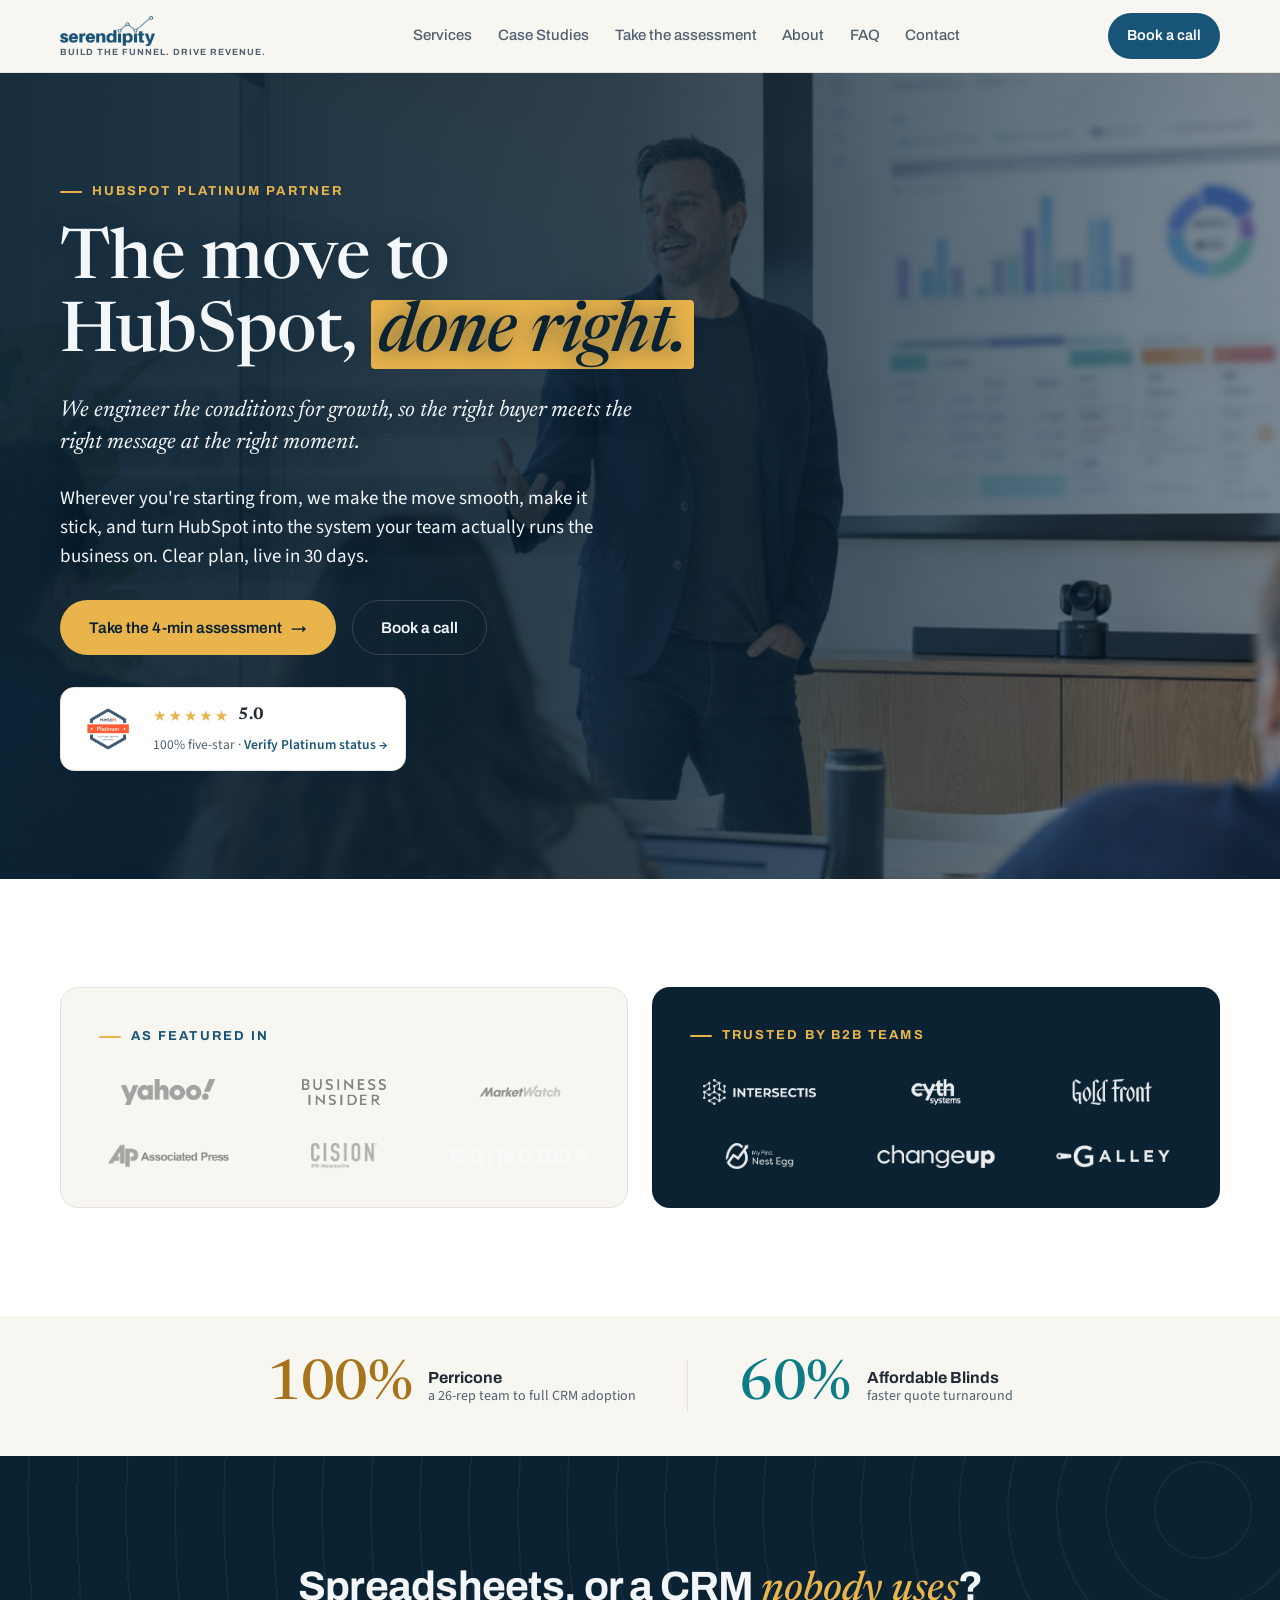
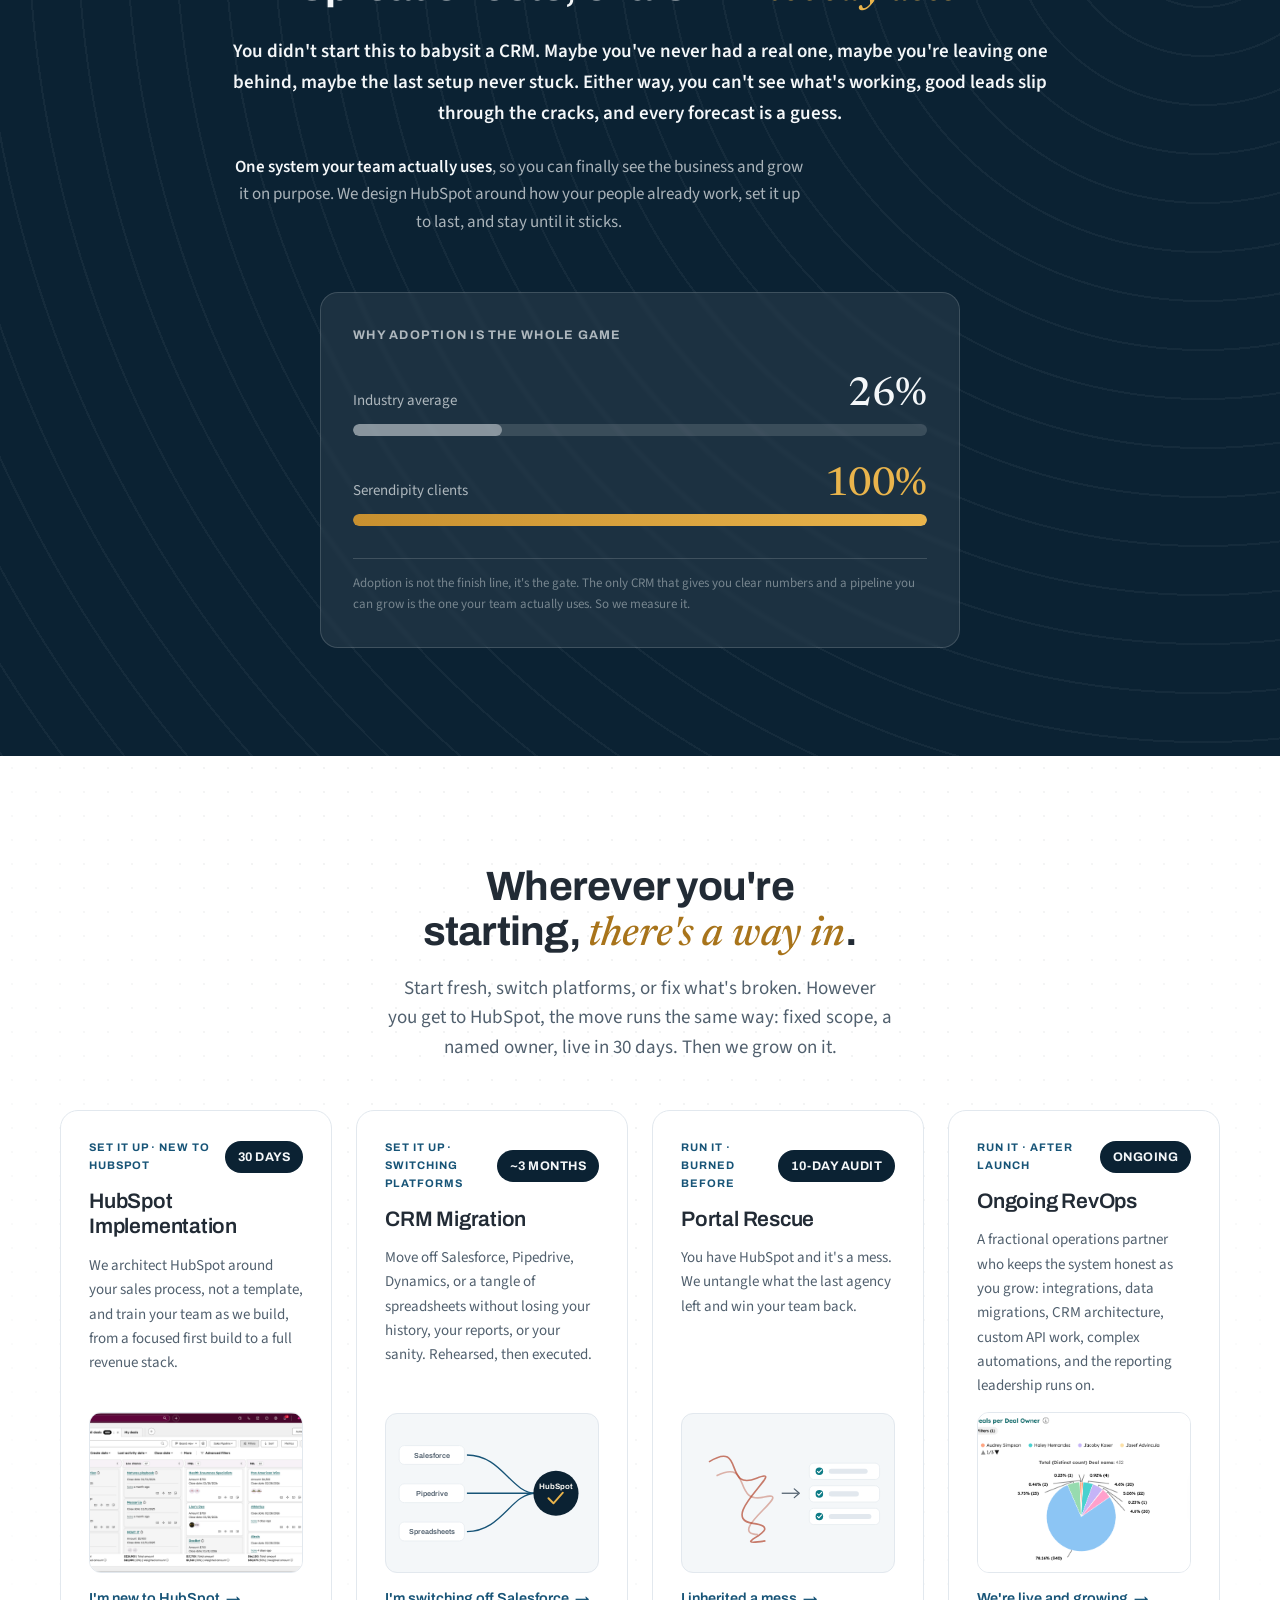
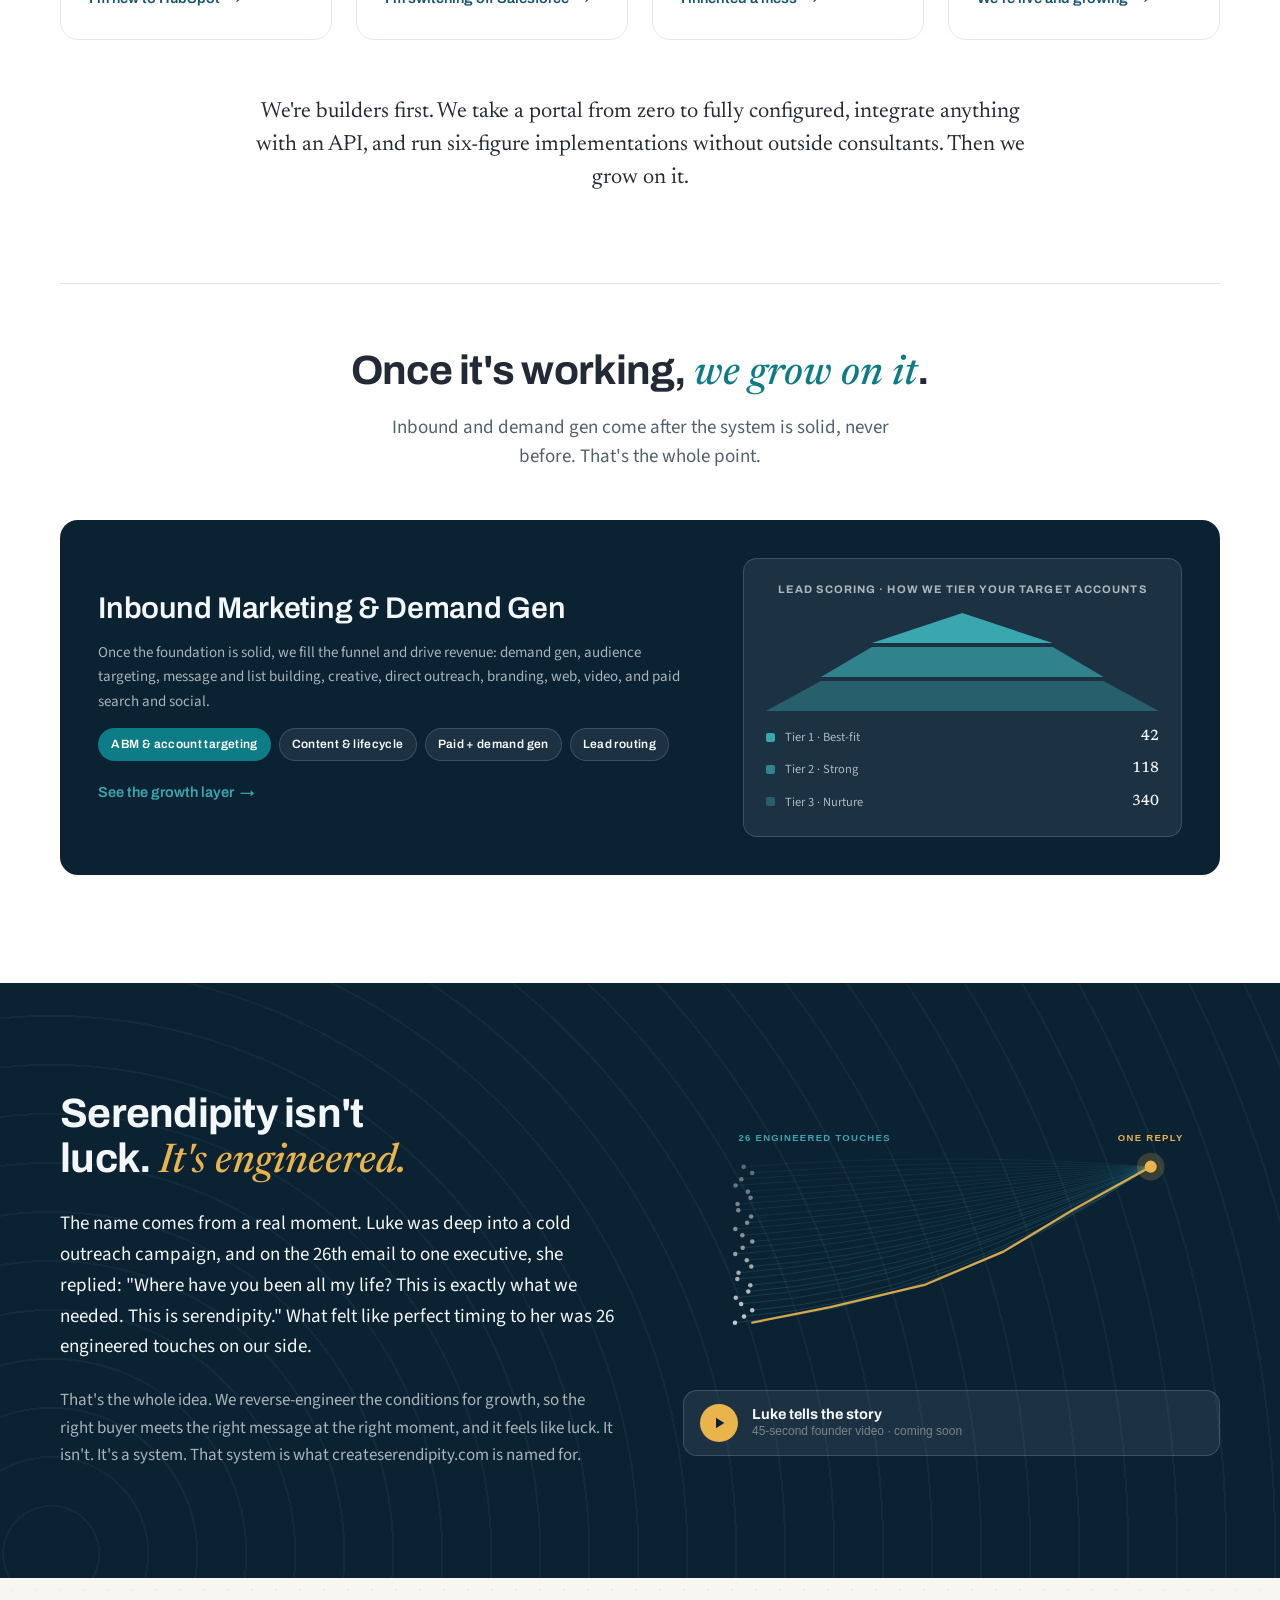
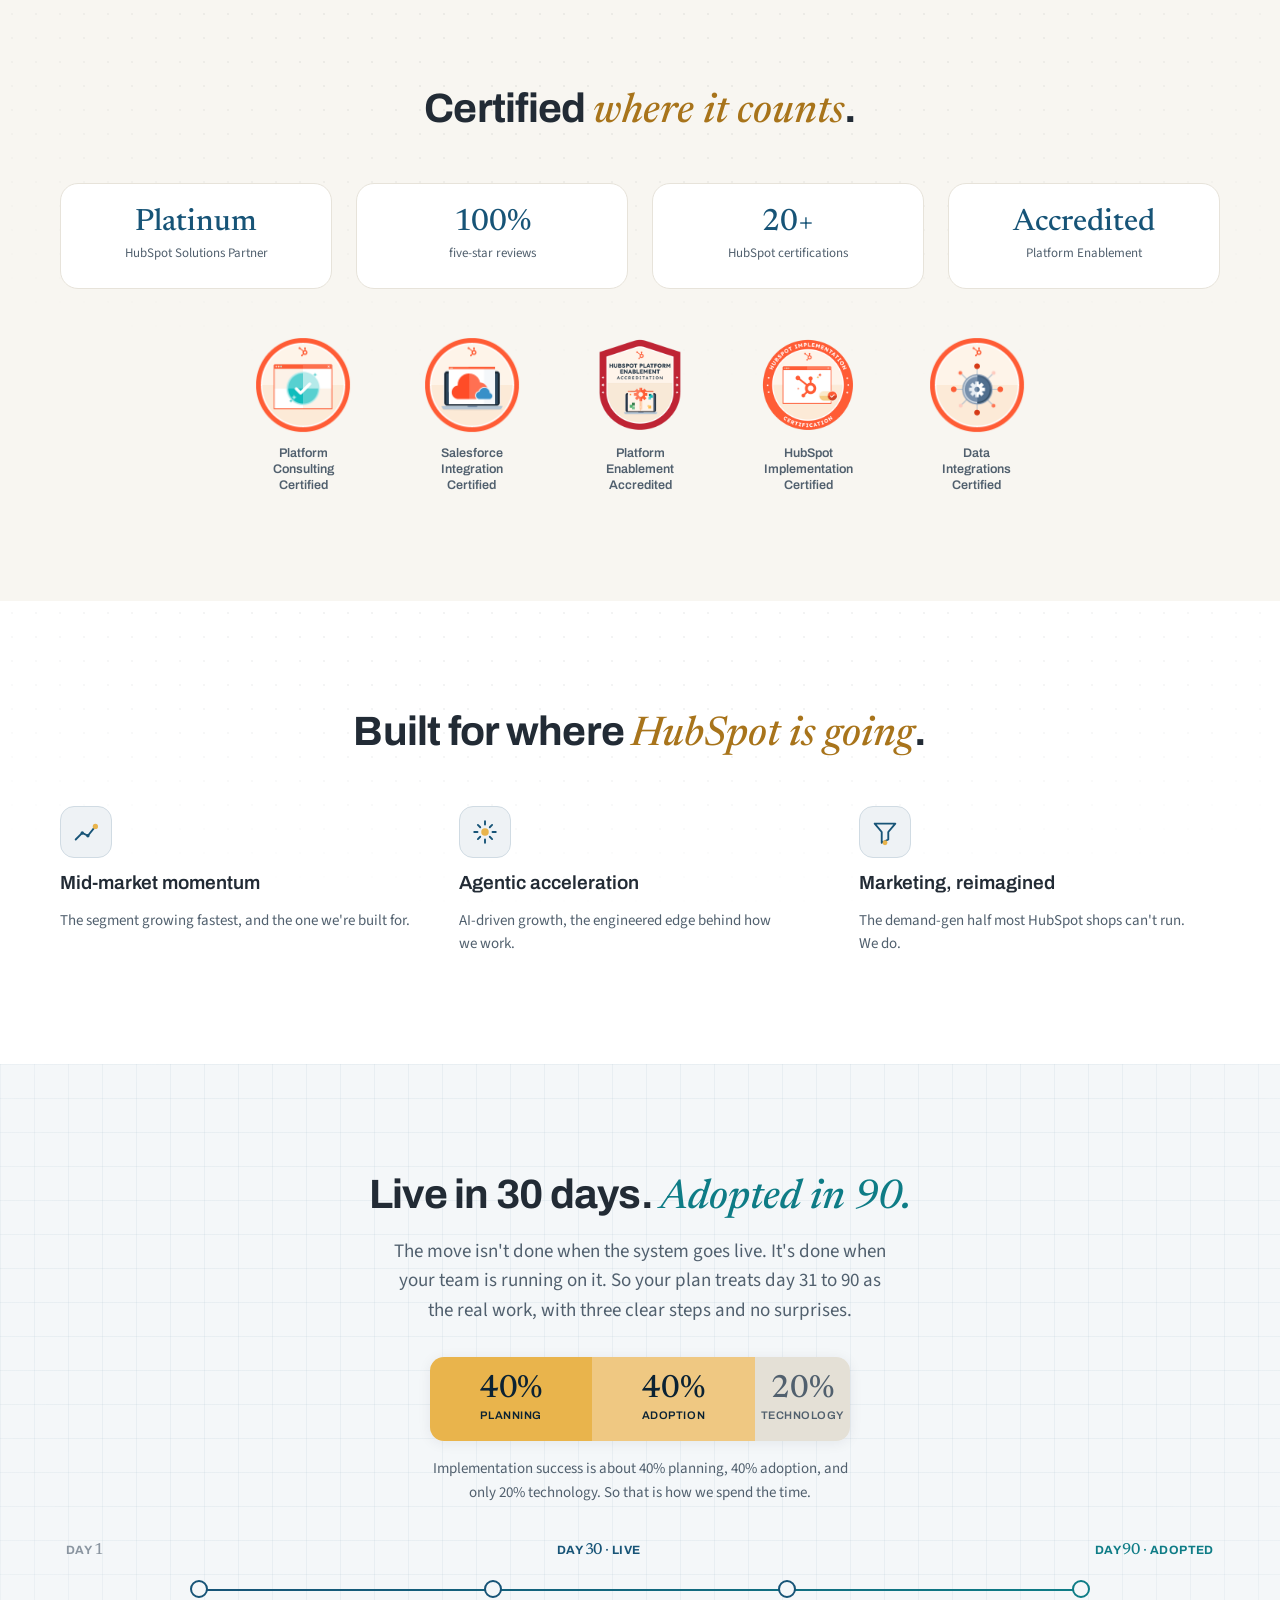
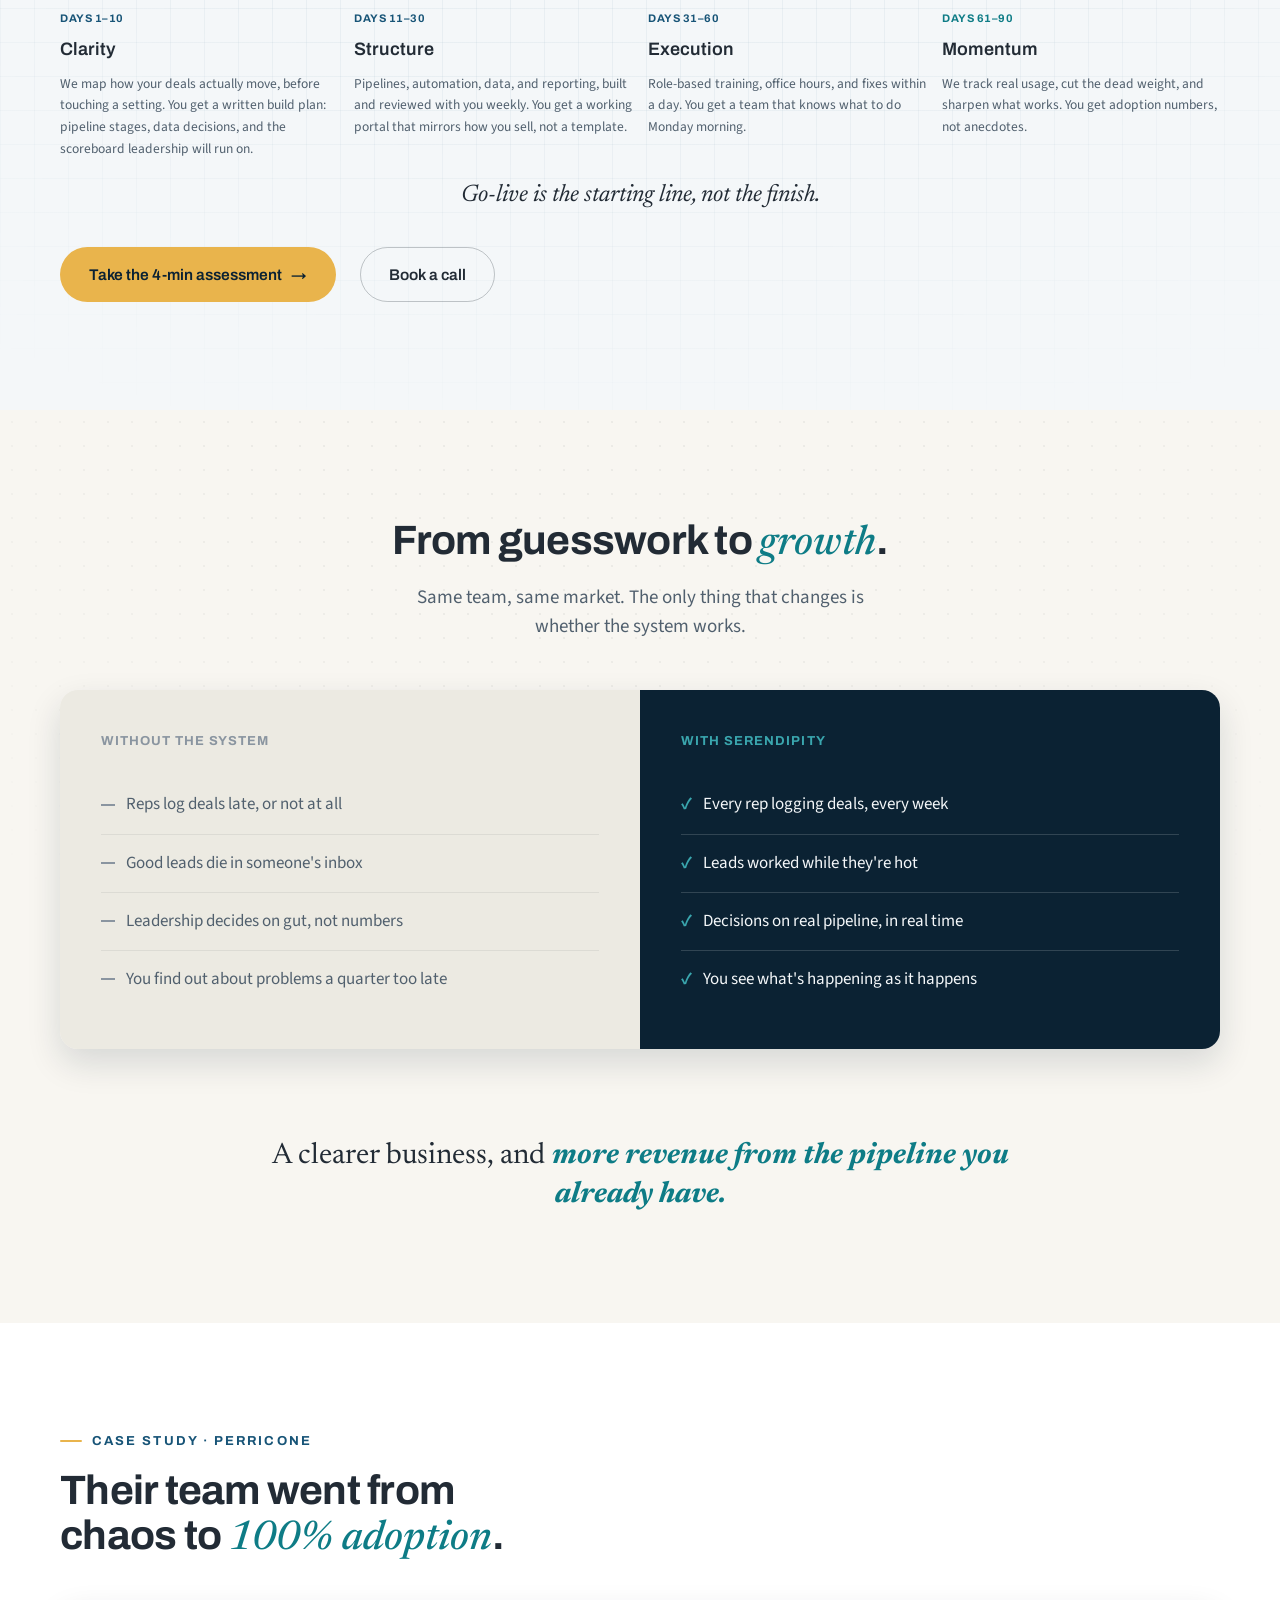
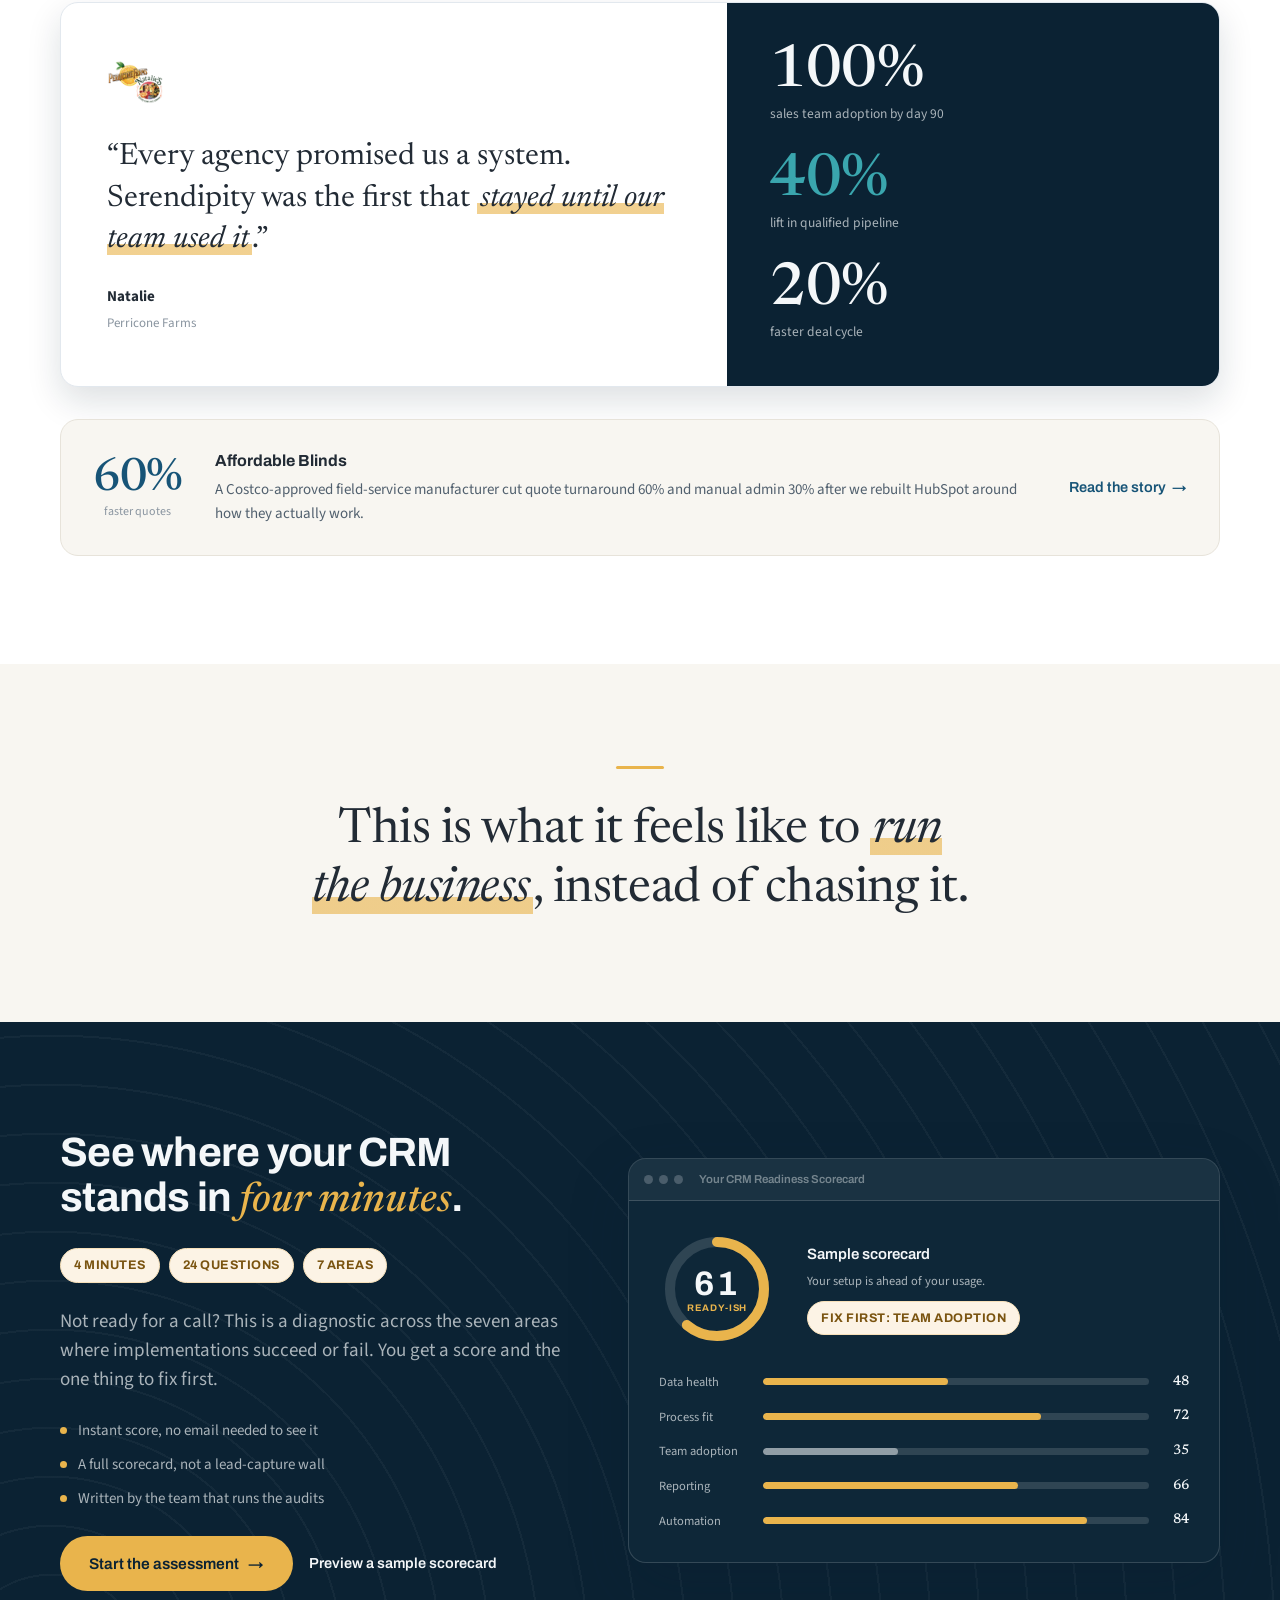
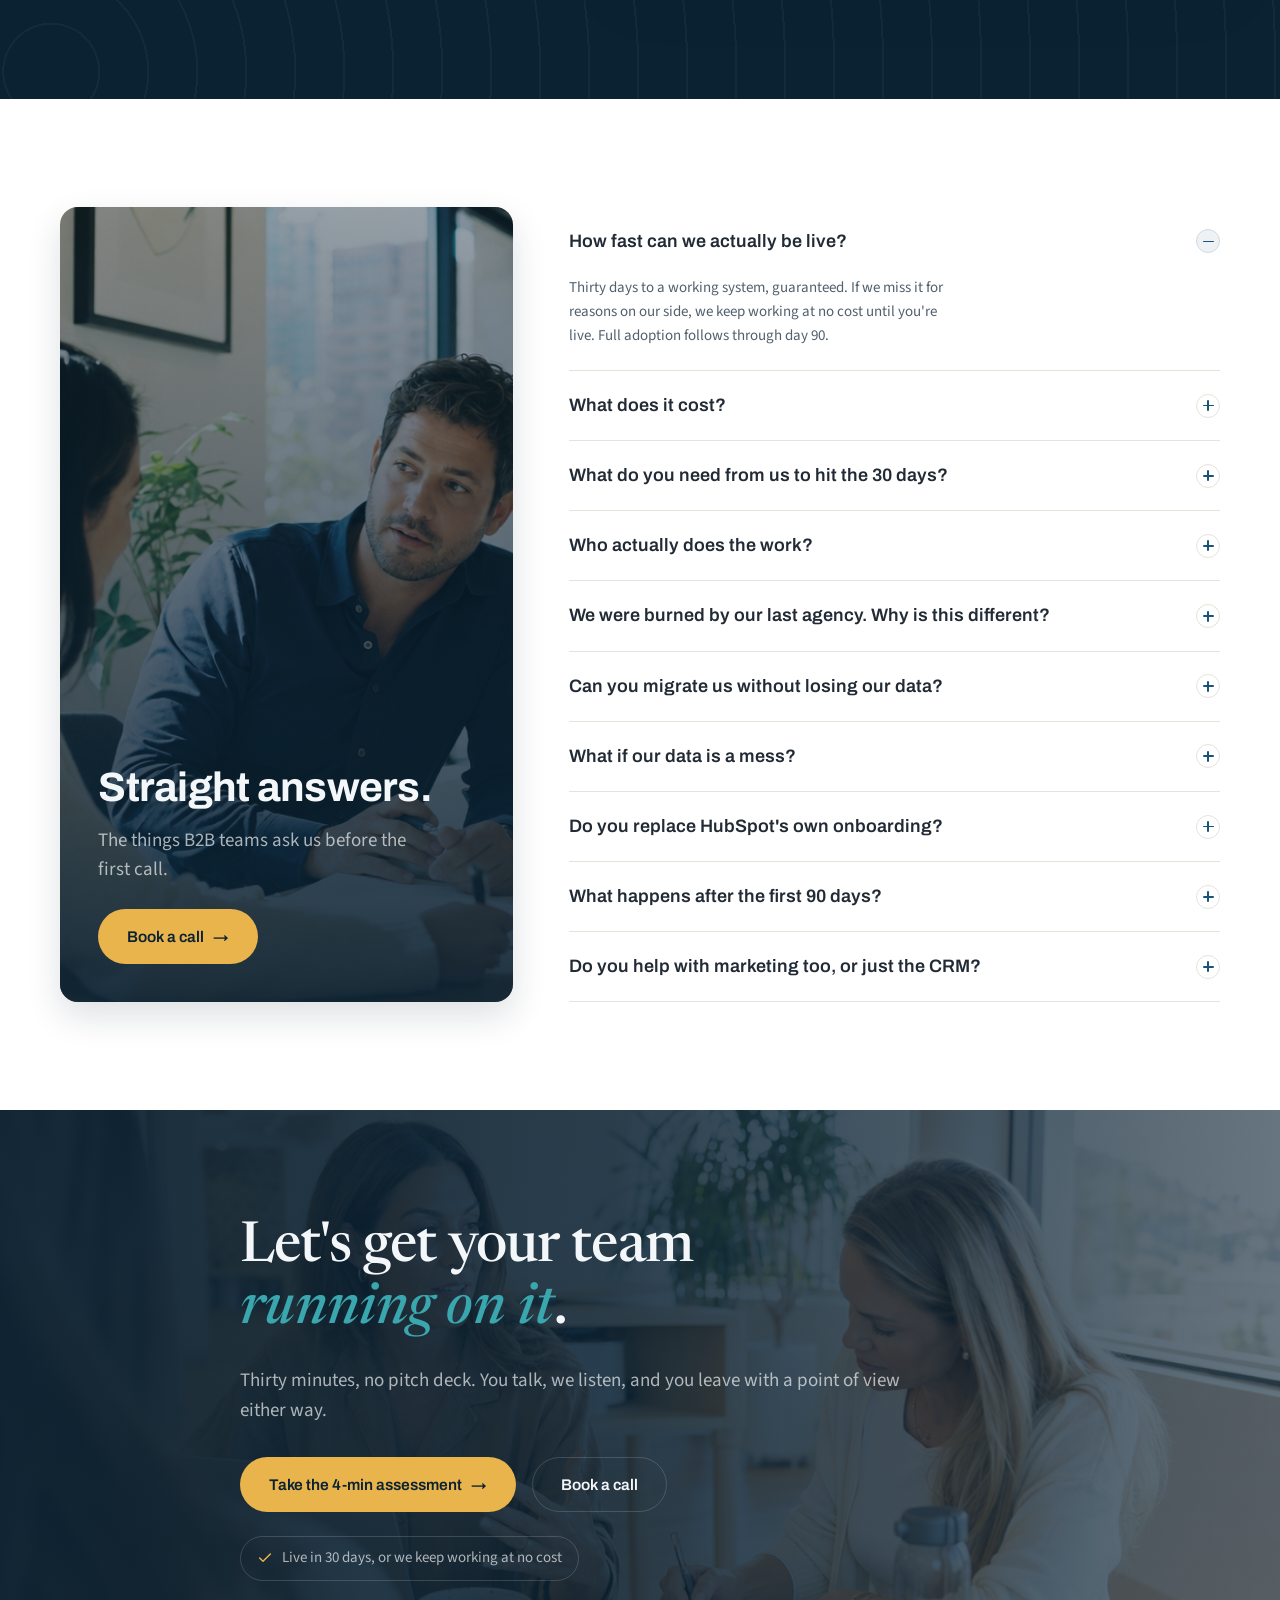
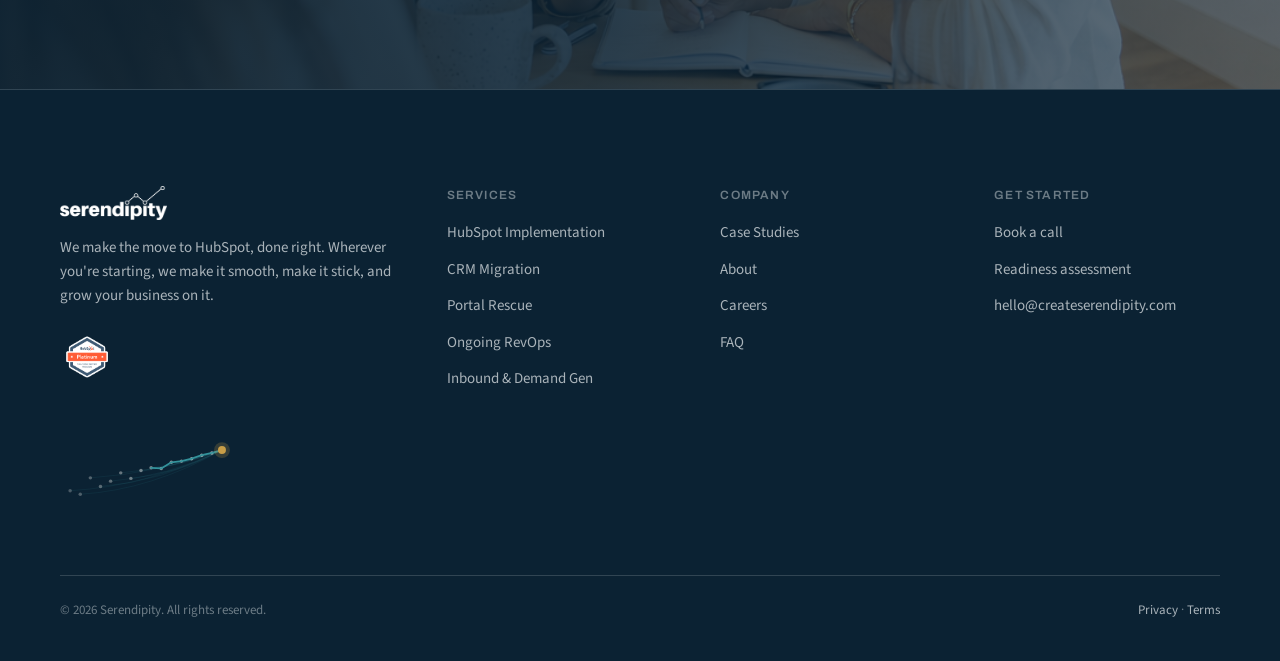
==== commit 44362ed8: "V2: diagnostic-first CTAs, manifesto, signature system, 2nd case study, careers Applies the V2 engin" ====
--- a/index.html
+++ b/index.html
@@ -28,7 +28,7 @@
 <!-- ===================== HEADER ===================== -->
 <header class="site-header" data-screen-label="Header">
   <div class="wrap">
-    <a class="logo-link" href="#top" aria-label="Serendipity home"><img class="logo-img" src="assets/logo/serendipity-logo.png" alt="Serendipity"></a>
+    <a class="logo-link" href="#top" aria-label="Serendipity home"><img class="logo-img" src="assets/logo/serendipity-logo.png" alt="Serendipity"><span class="logo-tag">Build the funnel. Drive revenue.</span></a>
     <nav class="main-nav" id="mainNav">
       <a href="#help">Services</a>
       <a href="case-studies.html">Case Studies</a>
@@ -56,10 +56,12 @@
       <div class="hero-copy col">
         <p class="eyebrow reveal">HubSpot Platinum Partner</p>
         <h1 class="reveal d1">The move to HubSpot, <span class="mark-it">done right.</span></h1>
+        <!-- [SWAPPABLE] serendipity sub-line (Luke still A/B-ing exact wording) -->
+        <p class="hero-subline reveal d1">We engineer the conditions for growth, so the right buyer meets the right message at the right moment.</p>
         <p class="lede reveal d1">Wherever you're starting from, we make the move smooth, make it stick, and turn HubSpot into the system your team actually runs the business on. Clear plan, live in 30 days.</p>
         <div class="hero-cta reveal d2">
-          <a class="btn btn-gold" href="contact.html">Book a call <span class="arrow">→</span></a>
-          <a class="btn btn-ghost" href="assessment.html">Take the 4-min assessment</a>
+          <a class="btn btn-gold" href="assessment.html">Take the 4-min assessment <span class="arrow">→</span></a>
+          <a class="btn btn-ghost" href="contact.html">Book a call</a>
         </div>
         <div class="hero-proof reveal d2">
           <img class="hero-badge" src="assets/badges/hubspot-platinum-badge.png" alt="HubSpot Platinum Solutions Partner">
@@ -100,6 +102,23 @@
     </div>
   </section>
 
+  <!-- ===================== 2.5 · PROOF STRIP (cream, hard results before the scroll) ===================== -->
+  <section class="proof-strip scheme-cream" data-screen-label="Proof strip">
+    <div class="wrap">
+      <div class="proof-strip-inner reveal">
+        <a class="proof-item" href="case-studies.html#perricone">
+          <span class="num">100%</span>
+          <span class="proof-text"><b>Perricone</b><span>a 26-rep team to full CRM adoption</span></span>
+        </a>
+        <span class="proof-sep" aria-hidden="true"></span>
+        <a class="proof-item" href="case-studies.html#affordable-blinds">
+          <span class="num teal">60%</span>
+          <span class="proof-text"><b>Affordable Blinds</b><span>faster quote turnaround</span></span>
+        </a>
+      </div>
+    </div>
+  </section>
+
   <!-- ===================== 3 · PROBLEM (navy, gauge carries it — no photo) ===================== -->
   <section class="problem scheme-navy tx-topo" data-screen-label="Problem">
     <div class="wrap problem-stack">
@@ -129,8 +148,7 @@
     <div class="wrap">
       <div class="help-head">
         <div class="section-head center reveal">
-          <span class="phase-kicker phase-1">Phase One · The foundation</span>
-          <h2>Wherever you're starting, <span class="hl-gold">we're here to help</span>.</h2>
+          <h2>Wherever you're starting, <span class="hl-gold">there's a way in</span>.</h2>
           <p class="lede">Start fresh, switch platforms, or fix what's broken. However you get to HubSpot, the move runs the same way: fixed scope, a named owner, live in 30 days. Then we grow on it.</p>
         </div>
       </div>
@@ -140,50 +158,78 @@
           <div class="svc-top"><span class="svc-step">Set it up · New to HubSpot</span><span class="pill-time pill">30 days</span></div>
           <h3>HubSpot Implementation</h3>
           <p class="svc-desc">We architect HubSpot around your sales process, not a template, and train your team as we build, from a focused first build to a full revenue stack.</p>
-          <div class="svc-shot"><img id="shot-impl" src="assets/screenshots/deal_pipeline.png" alt="HubSpot pipeline screenshot" loading="lazy" decoding="async"></div>
-          <a class="svc-link" href="contact.html">Learn more <span class="arrow">→</span></a>
+          <div class="svc-shot"><img id="shot-impl" src="assets/screenshots/deal_pipeline.png" alt="HubSpot deal pipeline board" loading="lazy" decoding="async"></div>
+          <a class="svc-link" href="contact.html">I'm new to HubSpot <span class="arrow">→</span></a>
         </article>
 
         <article class="svc-card reveal d1" id="migration">
           <div class="svc-top"><span class="svc-step">Set it up · Switching platforms</span><span class="pill-time pill">~3 months</span></div>
           <h3>CRM Migration</h3>
           <p class="svc-desc">Move off Salesforce, Pipedrive, Dynamics, or a tangle of spreadsheets without losing your history, your reports, or your sanity. Rehearsed, then executed.</p>
-          <div class="svc-shot"><img id="shot-mig" src="assets/screenshots/records.png" alt="HubSpot records screenshot" loading="lazy" decoding="async"></div>
-          <a class="svc-link" href="contact.html">Learn more <span class="arrow">→</span></a>
+          <div class="svc-shot svc-viz">
+            <svg viewBox="0 0 320 240" role="img" aria-label="Migrating from Salesforce, Pipedrive, and spreadsheets into one HubSpot system">
+              <g font-family="Archivo, sans-serif" font-size="11.5" font-weight="600">
+                <rect x="12" y="44" width="104" height="30" rx="8" fill="#fff" stroke="#E2E8EE"/><text x="64" y="63" text-anchor="middle" fill="#51606E">Salesforce</text>
+                <rect x="12" y="105" width="104" height="30" rx="8" fill="#fff" stroke="#E2E8EE"/><text x="64" y="124" text-anchor="middle" fill="#51606E">Pipedrive</text>
+                <rect x="12" y="166" width="104" height="30" rx="8" fill="#fff" stroke="#E2E8EE"/><text x="64" y="185" text-anchor="middle" fill="#51606E">Spreadsheets</text>
+              </g>
+              <path d="M120 59 C 176 59, 190 120, 230 120" fill="none" stroke="#175477" stroke-width="2"/>
+              <path d="M120 120 C 176 120, 190 120, 230 120" fill="none" stroke="#175477" stroke-width="2"/>
+              <path d="M120 181 C 176 181, 190 120, 230 120" fill="none" stroke="#175477" stroke-width="2"/>
+              <circle cx="262" cy="120" r="36" fill="#0B2233"/>
+              <text x="262" y="114" text-anchor="middle" fill="#F8F6F1" font-family="Archivo, sans-serif" font-size="12.5" font-weight="700">HubSpot</text>
+              <path d="M250 128 l8 8 15 -17" fill="none" stroke="#E9B44C" stroke-width="3" stroke-linecap="round" stroke-linejoin="round"/>
+            </svg>
+          </div>
+          <a class="svc-link" href="contact.html">I'm switching off Salesforce <span class="arrow">→</span></a>
         </article>
 
         <article class="svc-card reveal" id="rescue">
           <div class="svc-top"><span class="svc-step">Run it · Burned before</span><span class="pill-time pill">10-day audit</span></div>
           <h3>Portal Rescue</h3>
           <p class="svc-desc">You have HubSpot and it's a mess. We untangle what the last agency left and win your team back.</p>
-          <div class="svc-shot"><img id="shot-rescue" src="assets/screenshots/portal.png" alt="HubSpot portal screenshot" loading="lazy" decoding="async"></div>
-          <a class="svc-link" href="contact.html">Learn more <span class="arrow">→</span></a>
+          <div class="svc-shot svc-viz">
+            <svg viewBox="0 0 320 240" role="img" aria-label="Untangling a messy HubSpot portal into a clean, working system">
+              <path d="M34 70 C 92 34, 56 118, 110 96 S 44 160, 104 168 S 56 206, 124 196" fill="none" stroke="#B4472E" stroke-width="2.6" opacity="0.7"/>
+              <path d="M46 92 C 104 64, 70 138, 122 126 S 58 184, 112 186" fill="none" stroke="#B4472E" stroke-width="2.6" opacity="0.4"/>
+              <path d="M150 120 h26" stroke="#51606E" stroke-width="2"/><path d="M170 113 l8 7 -8 7" fill="none" stroke="#51606E" stroke-width="2" stroke-linecap="round" stroke-linejoin="round"/>
+              <g>
+                <rect x="194" y="72" width="112" height="26" rx="7" fill="#fff" stroke="#E2E8EE"/><circle cx="210" cy="85" r="6" fill="#0E7C86"/><path d="M207 85 l2.2 2.2 4.4 -4.6" stroke="#fff" stroke-width="1.7" fill="none" stroke-linecap="round" stroke-linejoin="round"/><rect x="225" y="81" width="62" height="8" rx="4" fill="#E2E8EE"/>
+                <rect x="194" y="108" width="112" height="26" rx="7" fill="#fff" stroke="#E2E8EE"/><circle cx="210" cy="121" r="6" fill="#0E7C86"/><path d="M207 121 l2.2 2.2 4.4 -4.6" stroke="#fff" stroke-width="1.7" fill="none" stroke-linecap="round" stroke-linejoin="round"/><rect x="225" y="117" width="48" height="8" rx="4" fill="#E2E8EE"/>
+                <rect x="194" y="144" width="112" height="26" rx="7" fill="#fff" stroke="#E2E8EE"/><circle cx="210" cy="157" r="6" fill="#0E7C86"/><path d="M207 157 l2.2 2.2 4.4 -4.6" stroke="#fff" stroke-width="1.7" fill="none" stroke-linecap="round" stroke-linejoin="round"/><rect x="225" y="153" width="68" height="8" rx="4" fill="#E2E8EE"/>
+              </g>
+            </svg>
+          </div>
+          <a class="svc-link" href="contact.html">I inherited a mess <span class="arrow">→</span></a>
         </article>
 
         <article class="svc-card reveal d1" id="revops">
           <div class="svc-top"><span class="svc-step">Run it · After launch</span><span class="pill-time pill">Ongoing</span></div>
           <h3>Ongoing RevOps</h3>
-          <p class="svc-desc">A fractional operations partner who keeps the system honest as your team and pipeline grow.</p>
-          <div class="svc-shot"><img id="shot-revops" src="assets/screenshots/deal_report.png" alt="HubSpot report screenshot" loading="lazy" decoding="async"></div>
-          <a class="svc-link" href="contact.html">Learn more <span class="arrow">→</span></a>
+          <p class="svc-desc">A fractional operations partner who keeps the system honest as you grow: integrations, data migrations, CRM architecture, custom API work, complex automations, and the reporting leadership runs on.</p>
+          <div class="svc-shot"><img id="shot-revops" src="assets/screenshots/deal_report.png" alt="HubSpot deal report dashboard" loading="lazy" decoding="async"></div>
+          <a class="svc-link" href="contact.html">We're live and growing <span class="arrow">→</span></a>
         </article>
       </div>
+
+      <p class="builders-line reveal d1">We're builders first. We take a portal from zero to fully configured, integrate anything with an API, and run six-figure implementations without outside consultants. Then we grow on it.</p>
 
       <div class="grow-phase">
         <div class="section-head center reveal">
-          <span class="phase-kicker phase-2">Phase Two · Grow Your Business</span>
-          <h2>Once it's working, <span class="hl-teal">we help you drive more leads and close more deals</span>.</h2>
+          <h2>Once it's working, <span class="hl-teal">we grow on it</span>.</h2>
+          <p class="lede">Inbound and demand gen come after the system is solid, never before. That's the whole point.</p>
         </div>
         <article class="svc-card svc-grow reveal d1" id="inbound">
           <div class="grow-copy">
             <h3>Inbound Marketing &amp; Demand Gen</h3>
-            <p class="svc-desc">Inbound and demand gen come after the system is solid, never before. Fill the funnel with the right accounts and turn your CRM into a revenue engine.</p>
+            <p class="svc-desc">Once the foundation is solid, we fill the funnel and drive revenue: demand gen, audience targeting, message and list building, creative, direct outreach, branding, web, video, and paid search and social.</p>
             <div class="grow-plays">
               <span class="abm">ABM &amp; account targeting</span>
               <span>Content &amp; lifecycle</span>
               <span>Paid + demand gen</span>
               <span>Lead routing</span>
             </div>
+            <a class="svc-link grow-link" href="contact.html">See the growth layer <span class="arrow">→</span></a>
           </div>
           <div class="grow-viz">
             <span class="gv-head">Lead scoring · how we tier your target accounts</span>
@@ -203,6 +249,25 @@
     </div>
   </section>
 
+  <!-- ===================== 4.25 · MANIFESTO (navy, the serendipity story + Engine graphic) ===================== -->
+  <section class="manifesto scheme-navy tx-topo tx-left" data-screen-label="Manifesto">
+    <div class="wrap manifesto-grid">
+      <div class="manifesto-copy">
+        <h2 class="reveal d1">Serendipity isn't luck. <span class="hl-gold">It's engineered.</span></h2>
+        <p class="reveal d1">The name comes from a real moment. Luke was deep into a cold outreach campaign, and on the 26th email to one executive, she replied: "Where have you been all my life? This is exactly what we needed. This is serendipity." What felt like perfect timing to her was 26 engineered touches on our side.</p>
+        <p class="reveal d2">That's the whole idea. We reverse-engineer the conditions for growth, so the right buyer meets the right message at the right moment, and it feels like luck. It isn't. It's a system. That system is what createserendipity.com is named for.</p>
+      </div>
+      <div class="manifesto-viz reveal d2">
+        <img class="engine-graphic" src="assets/brand/serendipity-engine.svg" alt="The Serendipity Engine: twenty-six engineered touches converging into one reply">
+        <!-- [SCAFFOLD] founder-told video slot (Luke exploring a 45-60s video) -->
+        <button class="video-slot" type="button" aria-label="Founder video, coming soon" disabled>
+          <span class="video-slot-play"><svg width="18" height="18" viewBox="0 0 24 24" fill="currentColor" aria-hidden="true"><path d="M8 5v14l11-7z"/></svg></span>
+          <span class="video-slot-label"><b>Luke tells the story</b><span>45-second founder video · coming soon</span></span>
+        </button>
+      </div>
+    </div>
+  </section>
+
   <!-- ===================== 4.5 · CERTIFICATIONS (cream, credentials) ===================== -->
   <section class="certs scheme-cream tx-dots" data-screen-label="Certifications">
     <div class="wrap">
@@ -225,6 +290,32 @@
     </div>
   </section>
 
+  <!-- ===================== 4.75 · WHERE HUBSPOT IS GOING (white, light credibility band) [SCAFFOLD treatment] ===================== -->
+  <section class="horizon scheme-white tx-dots" data-screen-label="Where HubSpot is going">
+    <div class="wrap">
+      <div class="section-head center reveal">
+        <h2>Built for where <span class="hl-gold">HubSpot is going</span>.</h2>
+      </div>
+      <div class="horizon-grid reveal d1">
+        <div class="horizon-item">
+          <span class="horizon-ico"><svg viewBox="0 0 32 32" fill="none" stroke="currentColor" stroke-width="2" stroke-linecap="round" stroke-linejoin="round" aria-hidden="true"><path d="M5 24 L12 17 L18 20 L26 10"/><circle cx="12" cy="17" r="1.8" fill="currentColor" stroke="none"/><circle cx="18" cy="20" r="1.8" fill="currentColor" stroke="none"/><circle cx="26" cy="10" r="2.8" fill="var(--gold)" stroke="none"/></svg></span>
+          <h4>Mid-market momentum</h4>
+          <p>The segment growing fastest, and the one we're built for.</p>
+        </div>
+        <div class="horizon-item">
+          <span class="horizon-ico"><svg viewBox="0 0 32 32" fill="none" stroke="currentColor" stroke-width="2" stroke-linecap="round" stroke-linejoin="round" aria-hidden="true"><circle cx="16" cy="16" r="4" fill="var(--gold)" stroke="none"/><path d="M16 4.5 v3.5 M16 24 v3.5 M4.5 16 h3.5 M24 16 h3.5 M8.4 8.4 l2.5 2.5 M21.1 21.1 l2.5 2.5 M23.6 8.4 l-2.5 2.5 M10.9 21.1 l-2.5 2.5"/></svg></span>
+          <h4>Agentic acceleration</h4>
+          <p>AI-driven growth, the engineered edge behind how we work.</p>
+        </div>
+        <div class="horizon-item">
+          <span class="horizon-ico"><svg viewBox="0 0 32 32" fill="none" stroke="currentColor" stroke-width="2" stroke-linecap="round" stroke-linejoin="round" aria-hidden="true"><path d="M5 7 h22 l-7.5 9 v8 l-7 3.5 v-11.5 z"/><circle cx="16" cy="27.5" r="2.6" fill="var(--gold)" stroke="none"/></svg></span>
+          <h4>Marketing, reimagined</h4>
+          <p>The demand-gen half most HubSpot shops can't run. We do.</p>
+        </div>
+      </div>
+    </div>
+  </section>
+
   <!-- ===================== 5 · THE 30/90 METHOD = THE PLAN (cool gray, full-width diagram) ===================== -->
   <section class="method scheme-cool tx-graph" id="method" data-screen-label="The 30/90 Method">
     <div class="wrap">
@@ -232,6 +323,14 @@
         <div class="section-head center reveal">
           <h2>Live in 30 days. <span class="hl-teal">Adopted in 90.</span></h2>
           <p class="lede">The move isn't done when the system goes live. It's done when your team is running on it. So your plan treats day 31 to 90 as the real work, with three clear steps and no surprises.</p>
+        </div>
+        <div class="plan-why reveal d1">
+          <div class="ss-bar" role="img" aria-label="Implementation success is about 40 percent planning, 40 percent adoption, and 20 percent technology">
+            <div class="ss-seg gold" style="flex:40"><b class="num">40%</b><span>Planning</span></div>
+            <div class="ss-seg gold2" style="flex:40"><b class="num">40%</b><span>Adoption</span></div>
+            <div class="ss-seg muted" style="flex:20"><b class="num">20%</b><span>Technology</span></div>
+          </div>
+          <p class="ss-cap">Implementation success is about 40% planning, 40% adoption, and only 20% technology. So that is how we spend the time.</p>
         </div>
         <div class="reveal d1">
           <div class="rail-scale">
@@ -240,13 +339,17 @@
             <span class="rail-flag adopt">Day <span class="num">90</span> · Adopted</span>
           </div>
           <div class="method-rail">
-            <div class="phase"><span class="phase-node"></span><span class="phase-days">Days 1–10</span><h4>Clarity</h4><p>We map how your deals actually move, before touching a setting.</p></div>
-            <div class="phase"><span class="phase-node"></span><span class="phase-days">Days 11–30</span><h4>Structure</h4><p>Pipelines, automation, data, reporting, reviewed with you weekly.</p></div>
-            <div class="phase"><span class="phase-node"></span><span class="phase-days">Days 31–60</span><h4>Execution</h4><p>Training, office hours, fixes within a day. Your team adopts it.</p></div>
-            <div class="phase"><span class="phase-node"></span><span class="phase-days">Days 61–90</span><h4>Momentum</h4><p>We watch real usage, cut the dead weight, sharpen what works.</p></div>
-          </div>
-        </div>
-        <a class="btn btn-primary reveal d1" href="contact.html" style="align-self: flex-start;">Book a call <span class="arrow">→</span></a>
+            <div class="phase"><span class="phase-node"></span><span class="phase-days">Days 1–10</span><h4>Clarity</h4><p>We map how your deals actually move, before touching a setting. You get a written build plan: pipeline stages, data decisions, and the scoreboard leadership will run on.</p></div>
+            <div class="phase"><span class="phase-node"></span><span class="phase-days">Days 11–30</span><h4>Structure</h4><p>Pipelines, automation, data, and reporting, built and reviewed with you weekly. You get a working portal that mirrors how you sell, not a template.</p></div>
+            <div class="phase"><span class="phase-node"></span><span class="phase-days">Days 31–60</span><h4>Execution</h4><p>Role-based training, office hours, and fixes within a day. You get a team that knows what to do Monday morning.</p></div>
+            <div class="phase"><span class="phase-node"></span><span class="phase-days">Days 61–90</span><h4>Momentum</h4><p>We track real usage, cut the dead weight, and sharpen what works. You get adoption numbers, not anecdotes.</p></div>
+          </div>
+          <p class="plan-close">Go-live is the starting line, not the finish.</p>
+        </div>
+        <div class="cta-row reveal d1" style="align-self: flex-start;">
+          <a class="btn btn-gold" href="assessment.html">Take the 4-min assessment <span class="arrow">→</span></a>
+          <a class="btn btn-ghost" href="contact.html">Book a call</a>
+        </div>
       </div>
     </div>
   </section>
@@ -303,6 +406,11 @@
           <div class="metric"><span class="num" data-target="20" data-suffix="%">20%</span><span>faster deal cycle</span></div>
         </div>
       </div>
+      <a class="case-second reveal d1" href="case-studies.html#affordable-blinds">
+        <span class="case-second-num"><span class="num teal" data-target="60" data-suffix="%">60%</span><span>faster quotes</span></span>
+        <span class="case-second-text"><b>Affordable Blinds</b><span>A Costco-approved field-service manufacturer cut quote turnaround 60% and manual admin 30% after we rebuilt HubSpot around how they actually work.</span></span>
+        <span class="case-second-cta">Read the story <span class="arrow">→</span></span>
+      </a>
     </div>
   </section>
 
@@ -384,19 +492,39 @@
       <div class="faq-list reveal d1">
         <details class="faq-item" open>
           <summary class="faq-q">How fast can we actually be live?<span class="faq-ico"></span></summary>
-          <p class="faq-a">Thirty days to a working system, guaranteed. If we miss it, we keep working at no cost until you're live. Full adoption follows through day 90.</p>
+          <p class="faq-a">Thirty days to a working system, guaranteed. If we miss it for reasons on our side, we keep working at no cost until you're live. Full adoption follows through day 90.</p>
         </details>
         <details class="faq-item">
           <summary class="faq-q">What does it cost?<span class="faq-ico"></span></summary>
           <p class="faq-a">Scope drives price, so we quote after a 30-minute call, not before. What's fixed is the timeline: 30 days to live, with the guarantee behind it. That time-certainty is the risk-reducer most agencies can't offer.</p>
         </details>
         <details class="faq-item">
+          <summary class="faq-q">What do you need from us to hit the 30 days?<span class="faq-ico"></span></summary>
+          <p class="faq-a">A named decision-maker, data access in the first week, and your team's time for training. You get a one-page checklist before kickoff. Hold up your side and the date holds, which is exactly what makes the guarantee possible.</p>
+        </details>
+        <details class="faq-item">
+          <summary class="faq-q">Who actually does the work?<span class="faq-ico"></span></summary>
+          <p class="faq-a">The person you meet on the first call stays with you through go-live and the first 90 days. You will always know who is in your portal.</p>
+        </details>
+        <details class="faq-item">
           <summary class="faq-q">We were burned by our last agency. Why is this different?<span class="faq-ico"></span></summary>
           <p class="faq-a">Most agencies hand off after setup. We measure adoption and stay until your team is using the system. Portal Rescue exists specifically for teams the last agency left behind.</p>
         </details>
         <details class="faq-item">
           <summary class="faq-q">Can you migrate us without losing our data?<span class="faq-ico"></span></summary>
           <p class="faq-a">Yes. Whether you're on Salesforce, Pipedrive, or spreadsheets, we audit everything first, rehearse the migration in a sandbox, then run it side-by-side so nothing drops. Your history and reports come with you.</p>
+        </details>
+        <details class="faq-item">
+          <summary class="faq-q">What if our data is a mess?<span class="faq-ico"></span></summary>
+          <p class="faq-a">Then we found the real project. Data triage is built into the first phase. We move what is worth moving and leave the rest behind.</p>
+        </details>
+        <details class="faq-item">
+          <summary class="faq-q">Do you replace HubSpot's own onboarding?<span class="faq-ico"></span></summary>
+          <p class="faq-a">Yes, and your HubSpot onboarding fee is typically waived when a partner delivers. HubSpot advises, we build.</p>
+        </details>
+        <details class="faq-item">
+          <summary class="faq-q">What happens after the first 90 days?<span class="faq-ico"></span></summary>
+          <p class="faq-a">Most clients move to a RevOps rhythm: quarterly goals, monthly reviews. Some run it themselves. Both are wins.</p>
         </details>
         <details class="faq-item">
           <summary class="faq-q">Do you help with marketing too, or just the CRM?<span class="faq-ico"></span></summary>
@@ -417,8 +545,8 @@
         <h2 class="reveal d1">Let's get your team <span class="hl-teal">running on it</span>.</h2>
         <p class="lede reveal d2">Thirty minutes, no pitch deck. You talk, we listen, and you leave with a point of view either way.</p>
         <div class="cta-row reveal d2">
-          <a class="btn btn-gold" href="contact.html">Book a call <span class="arrow">→</span></a>
-          <a class="btn btn-ghost" href="assessment.html">Take the 4-min assessment</a>
+          <a class="btn btn-gold" href="assessment.html">Take the 4-min assessment <span class="arrow">→</span></a>
+          <a class="btn btn-ghost" href="contact.html">Book a call</a>
         </div>
         <span class="guar-chip reveal d2">
           <svg width="16" height="16" viewBox="0 0 24 24" fill="none" stroke="currentColor" stroke-width="2.2"><path d="M20 6L9 17l-5-5" stroke-linecap="round" stroke-linejoin="round"></path></svg>
@@ -438,6 +566,7 @@
         <a class="logo-link" href="#top"><img class="logo-img" src="assets/logo/serendipity-logo-white.png" alt="Serendipity"></a>
         <p>We make the move to HubSpot, done right. Wherever you're starting, we make it smooth, make it stick, and grow your business on it.</p>
         <img class="footer-badge" src="assets/badges/hubspot-platinum-badge.png" alt="HubSpot Platinum Solutions Partner">
+        <img class="footer-mark" src="assets/brand/convergence-mark-dark.svg" alt="" aria-hidden="true">
       </div>
       <div>
         <h4>Services</h4>
@@ -454,6 +583,7 @@
         <ul>
           <li><a href="case-studies.html">Case Studies</a></li>
           <li><a href="about.html">About</a></li>
+          <li><a href="careers.html">Careers</a></li>
           <li><a href="#faq">FAQ</a></li>
         </ul>
       </div>
@@ -474,5 +604,11 @@
 </footer>
 <script src="js/main.js"></script>
 
+<script type="application/ld+json">
+{"@context": "https://schema.org","@type": "Organization","name": "Serendipity","description": "Practical HubSpot growth partner. We help B2B teams build the funnel and drive revenue on a CRM their team actually uses.","slogan": "Build the funnel. Drive revenue.","url": "https://createserendipity.com/","logo": "https://createserendipity.com/assets/logo/serendipity-logo.png","email": "hello@createserendipity.com"}
+</script>
+<script type="application/ld+json">
+{"@context": "https://schema.org","@type": "FAQPage","mainEntity": [{"@type": "Question","name": "How fast can we actually be live?","acceptedAnswer": {"@type": "Answer","text": "Thirty days to a working system, guaranteed. If we miss it for reasons on our side, we keep working at no cost until you're live. Full adoption follows through day 90."}},{"@type": "Question","name": "What does it cost?","acceptedAnswer": {"@type": "Answer","text": "Scope drives price, so we quote after a 30-minute call, not before. What's fixed is the timeline: 30 days to live, with the guarantee behind it. That time-certainty is the risk-reducer most agencies can't offer."}},{"@type": "Question","name": "What do you need from us to hit the 30 days?","acceptedAnswer": {"@type": "Answer","text": "A named decision-maker, data access in the first week, and your team's time for training. You get a one-page checklist before kickoff. Hold up your side and the date holds, which is exactly what makes the guarantee possible."}},{"@type": "Question","name": "Who actually does the work?","acceptedAnswer": {"@type": "Answer","text": "The person you meet on the first call stays with you through go-live and the first 90 days. You will always know who is in your portal."}},{"@type": "Question","name": "We were burned by our last agency. Why is this different?","acceptedAnswer": {"@type": "Answer","text": "Most agencies hand off after setup. We measure adoption and stay until your team is using the system. Portal Rescue exists specifically for teams the last agency left behind."}},{"@type": "Question","name": "Can you migrate us without losing our data?","acceptedAnswer": {"@type": "Answer","text": "Yes. Whether you're on Salesforce, Pipedrive, or spreadsheets, we audit everything first, rehearse the migration in a sandbox, then run it side-by-side so nothing drops. Your history and reports come with you."}},{"@type": "Question","name": "What if our data is a mess?","acceptedAnswer": {"@type": "Answer","text": "Then we found the real project. Data triage is built into the first phase. We move what is worth moving and leave the rest behind."}},{"@type": "Question","name": "Do you replace HubSpot's own onboarding?","acceptedAnswer": {"@type": "Answer","text": "Yes, and your HubSpot onboarding fee is typically waived when a partner delivers. HubSpot advises, we build."}},{"@type": "Question","name": "What happens after the first 90 days?","acceptedAnswer": {"@type": "Answer","text": "Most clients move to a RevOps rhythm: quarterly goals, monthly reviews. Some run it themselves. Both are wins."}},{"@type": "Question","name": "Do you help with marketing too, or just the CRM?","acceptedAnswer": {"@type": "Answer","text": "Both, in sequence. We get the system solid first, then grow on it with inbound and demand gen: ABM, account targeting, content, and lead routing. Growth works better on a foundation that holds."}}]}
+</script>
 </body>
 </html>
--- a/css/tokens.css
+++ b/css/tokens.css
@@ -83,6 +83,23 @@
   /* ---- Motion ---- */
   --ease: cubic-bezier(0.4, 0, 0.2, 1);
   --dur: 180ms;
+
+  /* ---- Friendly aliases (per build brief §2). Same values/roles as the
+     --c-* system above; these map 1:1 to HubSpot theme fields at port time. ---- */
+  --navy: var(--c-navy);
+  --gold: var(--c-marker);
+  --gold-deep: var(--c-marker-deep);
+  --cream: var(--c-paper);
+  --cool-gray: var(--c-cool);
+  --white: var(--c-surface);
+  --teal: var(--c-teal);
+  --teal-tint: var(--c-teal-light);
+  --brand-blue: var(--c-accent);
+  --ink: var(--c-ink);
+  --muted: var(--c-ink-2);
+  --font-display: var(--ff-display);
+  --font-ui: var(--ff-heading);
+  --font-body: var(--ff-body);
 }
 
 /* density tweak */
--- a/css/site.css
+++ b/css/site.css
@@ -125,3 +125,113 @@
 .pill-gold { color: #7A5410; }
 .contact-form .form-note,
 .g-note { color: var(--c-ink-2); }
+
+/* ==========================================================
+   V2 — logo lockup tagline (build brief §C)
+   ========================================================== */
+.site-header .logo-link { flex-direction: column; align-items: flex-start; gap: 2px; line-height: 1; }
+.logo-tag { font-family: var(--font-ui); font-size: 9px; font-weight: 700; letter-spacing: 0.11em; text-transform: uppercase; color: var(--muted); white-space: nowrap; }
+@media (max-width: 940px) { .logo-tag { display: none; } }
+
+/* ==========================================================
+   V2 — new homepage sections + signature system
+   ========================================================== */
+
+/* Hero serendipity sub-line (display italic, on the navy hero) */
+.hero-subline { font-family: var(--font-display); font-style: italic; font-size: clamp(18px, 2vw, 23px); line-height: 1.4; color: var(--c-on-dark); max-width: 26em; text-shadow: 0 1px 22px rgba(11,34,51,0.55); }
+
+/* Proof strip */
+.proof-strip { padding: clamp(26px, 4vw, 42px) 0; }
+.proof-strip-inner { display: flex; align-items: center; justify-content: center; gap: clamp(20px, 4vw, 56px); flex-wrap: wrap; }
+.proof-item { display: flex; align-items: center; gap: 16px; text-decoration: none; color: var(--c-ink); }
+.proof-item .num { font-family: var(--font-display); font-size: clamp(38px, 5vw, 56px); line-height: 1; color: #A8741B; }
+.proof-item .num.teal { color: var(--c-teal); }
+.proof-text { display: flex; flex-direction: column; line-height: 1.25; }
+.proof-text b { font-family: var(--font-ui); font-size: 16px; color: var(--c-ink); }
+.proof-text span { font-size: 14px; color: var(--c-ink-2); }
+.proof-item:hover .proof-text b { color: var(--c-accent); }
+.proof-sep { width: 1px; height: 52px; background: var(--c-line); flex: none; }
+@media (max-width: 620px) { .proof-strip-inner { flex-direction: column; } .proof-sep { width: 70px; height: 1px; } }
+
+/* Service-card custom viz (Migration / Rescue) */
+.svc-viz { aspect-ratio: 4 / 3; background: var(--c-cool); display: grid; place-items: center; padding: 4px; }
+.svc-viz svg { width: 100%; height: 100%; display: block; }
+
+/* Builders-first credibility line */
+.builders-line { max-width: 780px; margin: clamp(30px,4vw,44px) auto 0; text-align: center; font-family: var(--font-display); font-size: clamp(17px,1.9vw,22px); line-height: 1.5; color: var(--c-ink); }
+
+/* Growth-card link on navy */
+.grow-link { color: var(--c-teal-light); margin-top: 6px; }
+.grow-link:hover { color: #fff; }
+
+/* Manifesto */
+.manifesto-grid { display: grid; grid-template-columns: 1.02fr 0.98fr; gap: clamp(36px, 5vw, 72px); align-items: center; }
+.manifesto-copy { display: flex; flex-direction: column; gap: var(--s-3); align-items: flex-start; max-width: 36em; }
+.manifesto-copy p { color: var(--c-on-dark-2); font-size: var(--fs-body); line-height: 1.62; }
+.manifesto-copy p:first-of-type { color: var(--c-on-dark); font-size: var(--fs-body-lg); }
+.manifesto-viz { display: flex; flex-direction: column; gap: var(--s-3); }
+.engine-graphic { width: 100%; height: auto; display: block; }
+.video-slot { display: flex; align-items: center; gap: 14px; width: 100%; text-align: left; background: var(--c-navy-soft); border: 1px solid var(--c-navy-line); border-radius: 14px; padding: 13px 16px; color: var(--c-on-dark); cursor: not-allowed; }
+.video-slot-play { flex: none; width: 38px; height: 38px; border-radius: 50%; background: var(--c-marker); color: var(--c-navy); display: grid; place-items: center; }
+.video-slot-label { display: flex; flex-direction: column; line-height: 1.3; }
+.video-slot-label b { font-family: var(--font-ui); font-size: 14.5px; color: var(--c-on-dark); }
+.video-slot-label span { font-size: 12px; color: var(--c-on-dark-3); }
+@media (max-width: 1000px) { .manifesto-grid { grid-template-columns: 1fr; } }
+
+/* Built for where HubSpot is going */
+.horizon-grid { display: grid; grid-template-columns: repeat(3, 1fr); gap: clamp(24px, 3vw, 48px); margin-top: var(--s-6); }
+.horizon-item { display: flex; flex-direction: column; gap: 10px; align-items: flex-start; }
+.horizon-ico { width: 52px; height: 52px; border-radius: 14px; background: var(--c-accent-soft); border: 1px solid var(--c-accent-line); color: var(--c-accent); display: grid; place-items: center; }
+.horizon-ico svg { width: 30px; height: 30px; }
+.horizon-item h4 { font-size: 19px; }
+.horizon-item p { font-size: var(--fs-sm); color: var(--c-ink-2); line-height: 1.55; }
+@media (max-width: 760px) { .horizon-grid { grid-template-columns: 1fr; gap: var(--s-4); } }
+
+/* 40/40/20 plan stat */
+.plan-why { max-width: 720px; margin: 0 auto; display: flex; flex-direction: column; gap: var(--s-2); }
+.ss-bar { display: flex; height: 84px; border-radius: 14px; overflow: hidden; box-shadow: var(--shadow-card); }
+.ss-seg { display: flex; flex-direction: column; align-items: center; justify-content: center; gap: 2px; padding: 0 6px; text-align: center; }
+.ss-seg b { font-family: var(--font-display); font-weight: 500; font-size: clamp(22px, 2.6vw, 32px); line-height: 1; }
+.ss-seg span { font-family: var(--font-ui); font-size: 11px; font-weight: 600; letter-spacing: 0.05em; text-transform: uppercase; }
+.ss-seg.gold { background: var(--c-marker); color: var(--c-navy); }
+.ss-seg.gold2 { background: color-mix(in oklab, var(--c-marker) 74%, #fff); color: var(--c-navy); }
+.ss-seg.muted { background: #E4E0D6; color: var(--c-ink-2); }
+.ss-cap { text-align: center; max-width: 60ch; margin: 0 auto; color: var(--c-ink-2); font-size: var(--fs-sm); }
+
+/* Plan closing line */
+.plan-close { text-align: center; font-family: var(--font-display); font-style: italic; font-size: clamp(18px, 2vw, 24px); color: var(--c-ink); margin-top: var(--s-2); }
+
+/* Results — second case one-liner */
+.case-second { display: flex; align-items: center; gap: clamp(18px, 3vw, 32px); margin-top: var(--s-4); padding: clamp(20px,2.6vw,28px) clamp(22px,3vw,32px); background: var(--c-paper); border: 1px solid var(--c-line); border-radius: var(--r-card); text-decoration: none; transition: border-color var(--dur) var(--ease), transform var(--dur) var(--ease); }
+.case-second:hover { border-color: var(--c-teal); transform: translateY(-2px); }
+.case-second-num { flex: none; display: flex; flex-direction: column; align-items: center; line-height: 1; }
+.case-second-num .num { font-size: clamp(34px, 4vw, 46px); }
+.case-second-num > span:last-child { font-size: 12px; color: var(--c-ink-3); margin-top: 4px; }
+.case-second-text { display: flex; flex-direction: column; gap: 4px; }
+.case-second-text b { font-family: var(--font-ui); font-size: 16px; color: var(--c-ink); }
+.case-second-text > span { font-size: var(--fs-sm); color: var(--c-ink-2); }
+.case-second-cta { flex: none; font-family: var(--font-ui); font-weight: 600; font-size: 14.5px; color: var(--c-accent); white-space: nowrap; display: inline-flex; gap: 6px; align-items: center; }
+@media (max-width: 700px) { .case-second { flex-direction: column; align-items: flex-start; } }
+
+/* Footer signature mark (the "footer" reuse of the convergence motif) */
+.footer-mark { width: 188px; max-width: 62%; height: auto; margin-top: var(--s-3); opacity: 0.85; }
+
+/* Case Studies — Affordable Blinds (built + stat-forward, no fabricated dashboard) */
+.case-card.cs-built { grid-template-columns: 1.1fr 0.9fr; }
+.cs-story { padding: clamp(28px,3.6vw,46px); display: flex; flex-direction: column; gap: var(--s-3); }
+.cs-pbo { display: flex; flex-direction: column; gap: var(--s-3); }
+.pbo-item { display: flex; flex-direction: column; gap: 5px; }
+.pbo-tag { font-family: var(--font-ui); font-size: 11px; font-weight: 700; letter-spacing: 0.1em; text-transform: uppercase; color: var(--c-accent); }
+.pbo-item:last-child .pbo-tag { color: var(--c-teal); }
+.pbo-item p { font-size: var(--fs-sm); color: var(--c-ink-2); line-height: 1.6; }
+.cs-built .case-quote { font-size: clamp(18px,2vw,23px); border-top: 1px solid var(--c-line); padding-top: var(--s-3); margin-top: 4px; }
+.more-soon { text-align: center; max-width: 62ch; margin: 0 auto; color: var(--c-ink-2); font-size: var(--fs-body); line-height: 1.6; }
+@media (max-width: 1000px) { .case-card.cs-built { grid-template-columns: 1fr; } }
+
+/* About — light founder-video slot + warm purpose line */
+.founder-video { margin-top: var(--s-4); max-width: 64ch; }
+.video-slot-light { background: var(--c-surface); border: 1px solid var(--c-line); color: var(--c-ink); }
+.video-slot-light .video-slot-label b { color: var(--c-ink); }
+.video-slot-light .video-slot-label span { color: var(--c-ink-3); }
+.purpose-line { text-align: center; max-width: 42ch; margin: clamp(36px,5vw,56px) auto 0; font-family: var(--font-display); font-style: italic; font-size: clamp(20px,2.4vw,28px); line-height: 1.35; color: var(--c-ink); }
+.purpose-line::before { content: ""; display: block; width: 40px; height: 3px; border-radius: 3px; background: var(--c-marker); margin: 0 auto var(--s-3); }
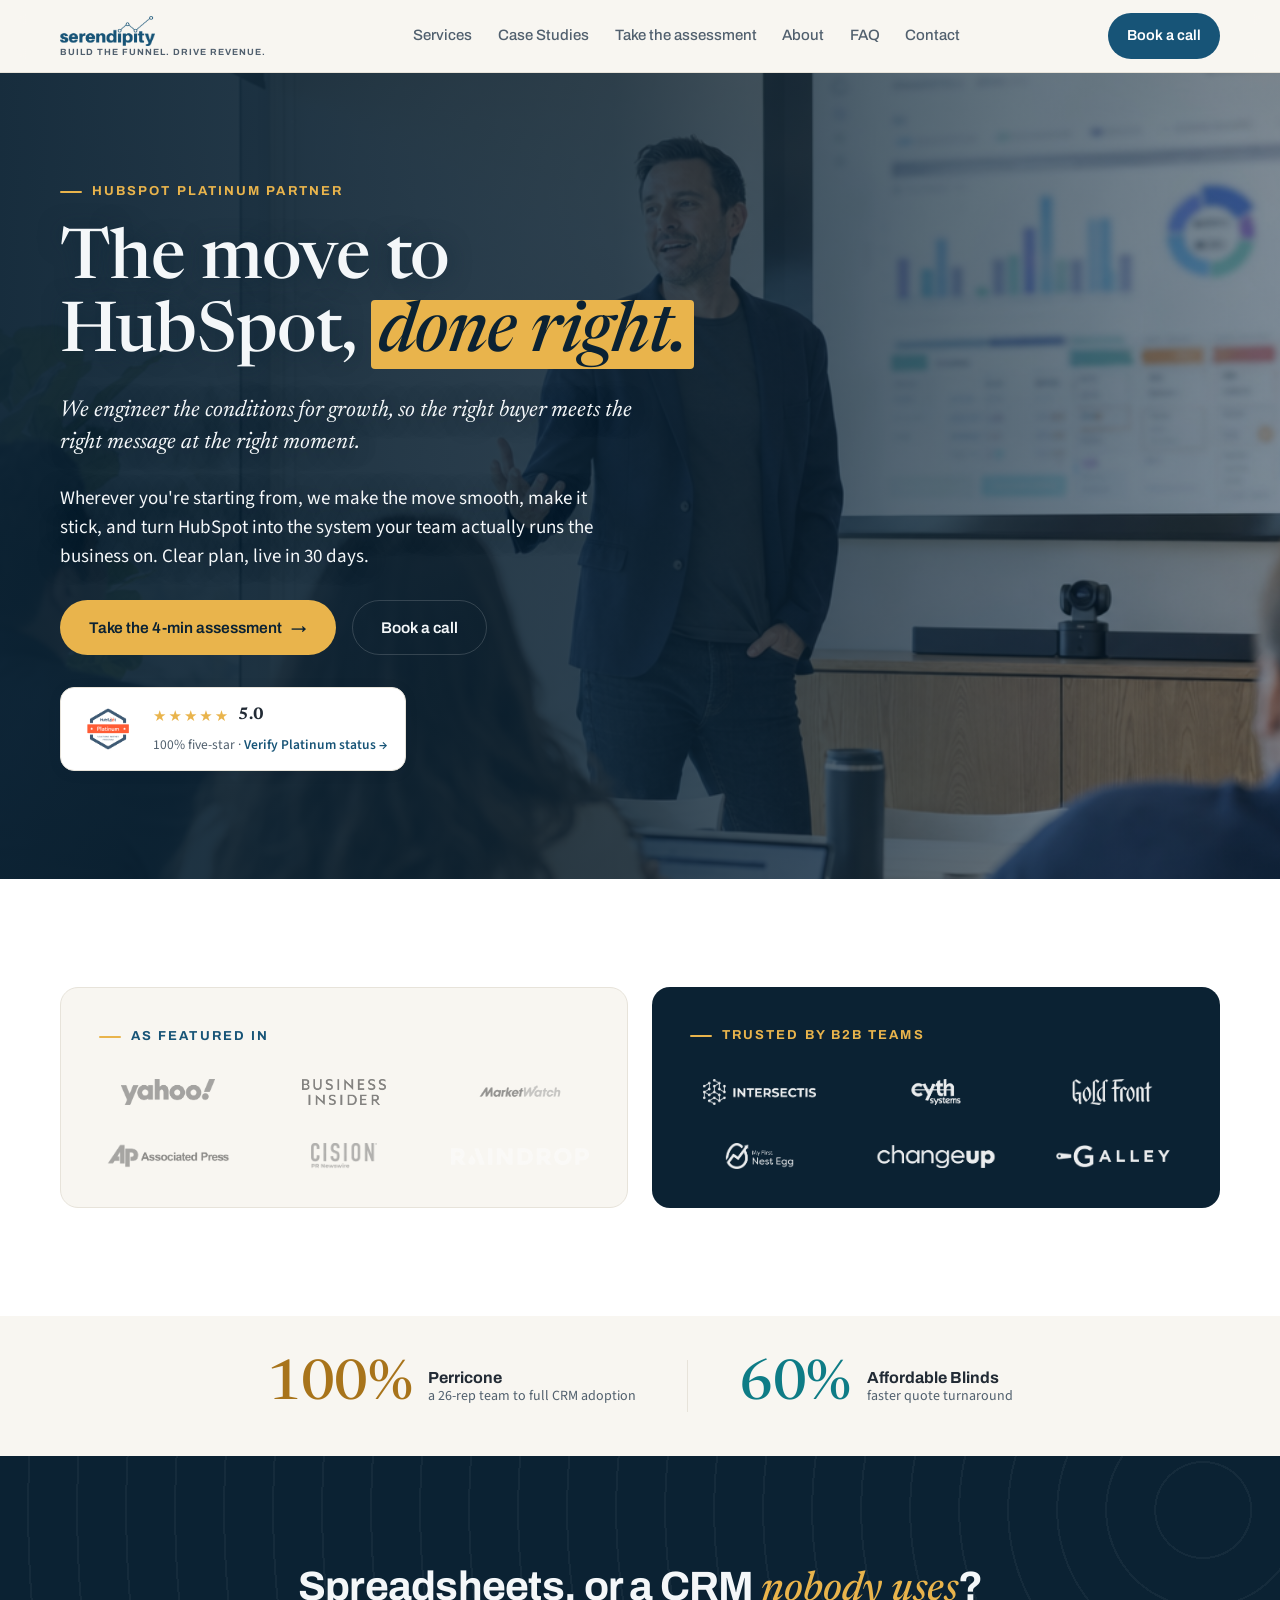
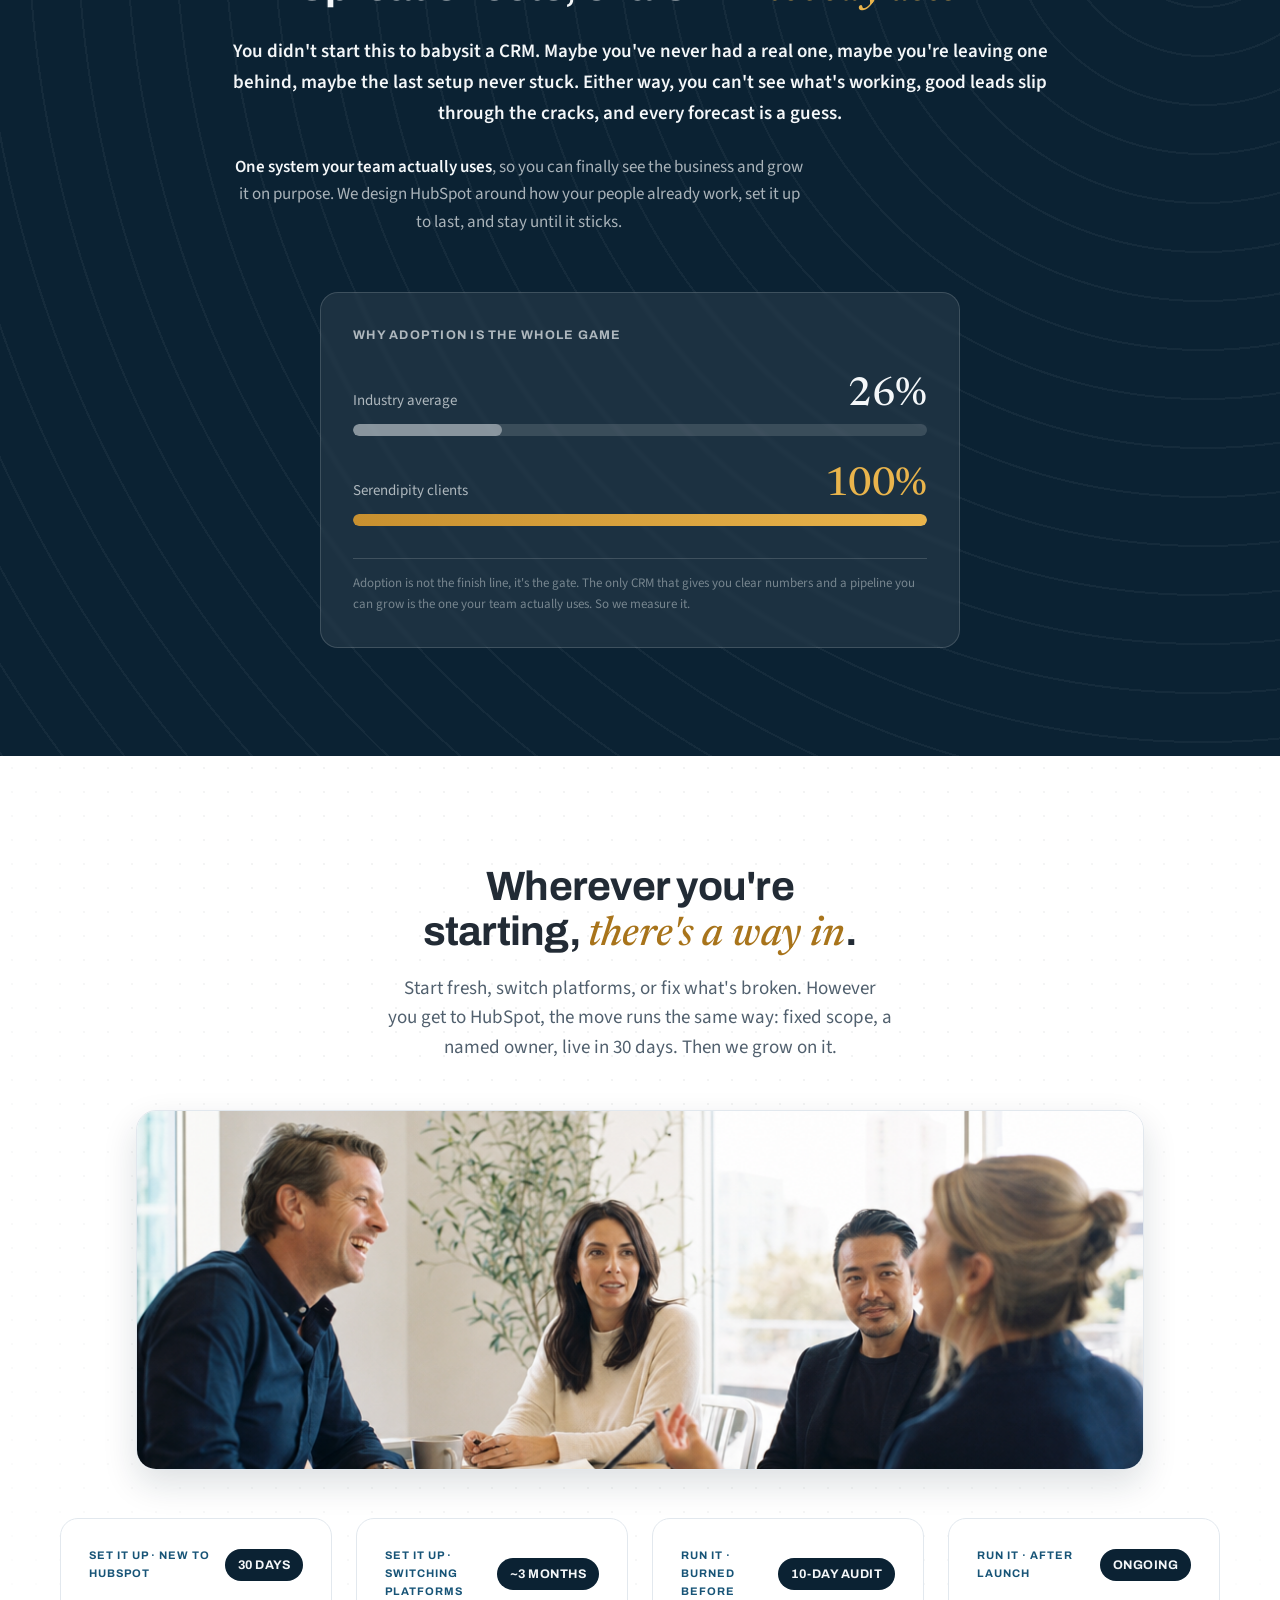
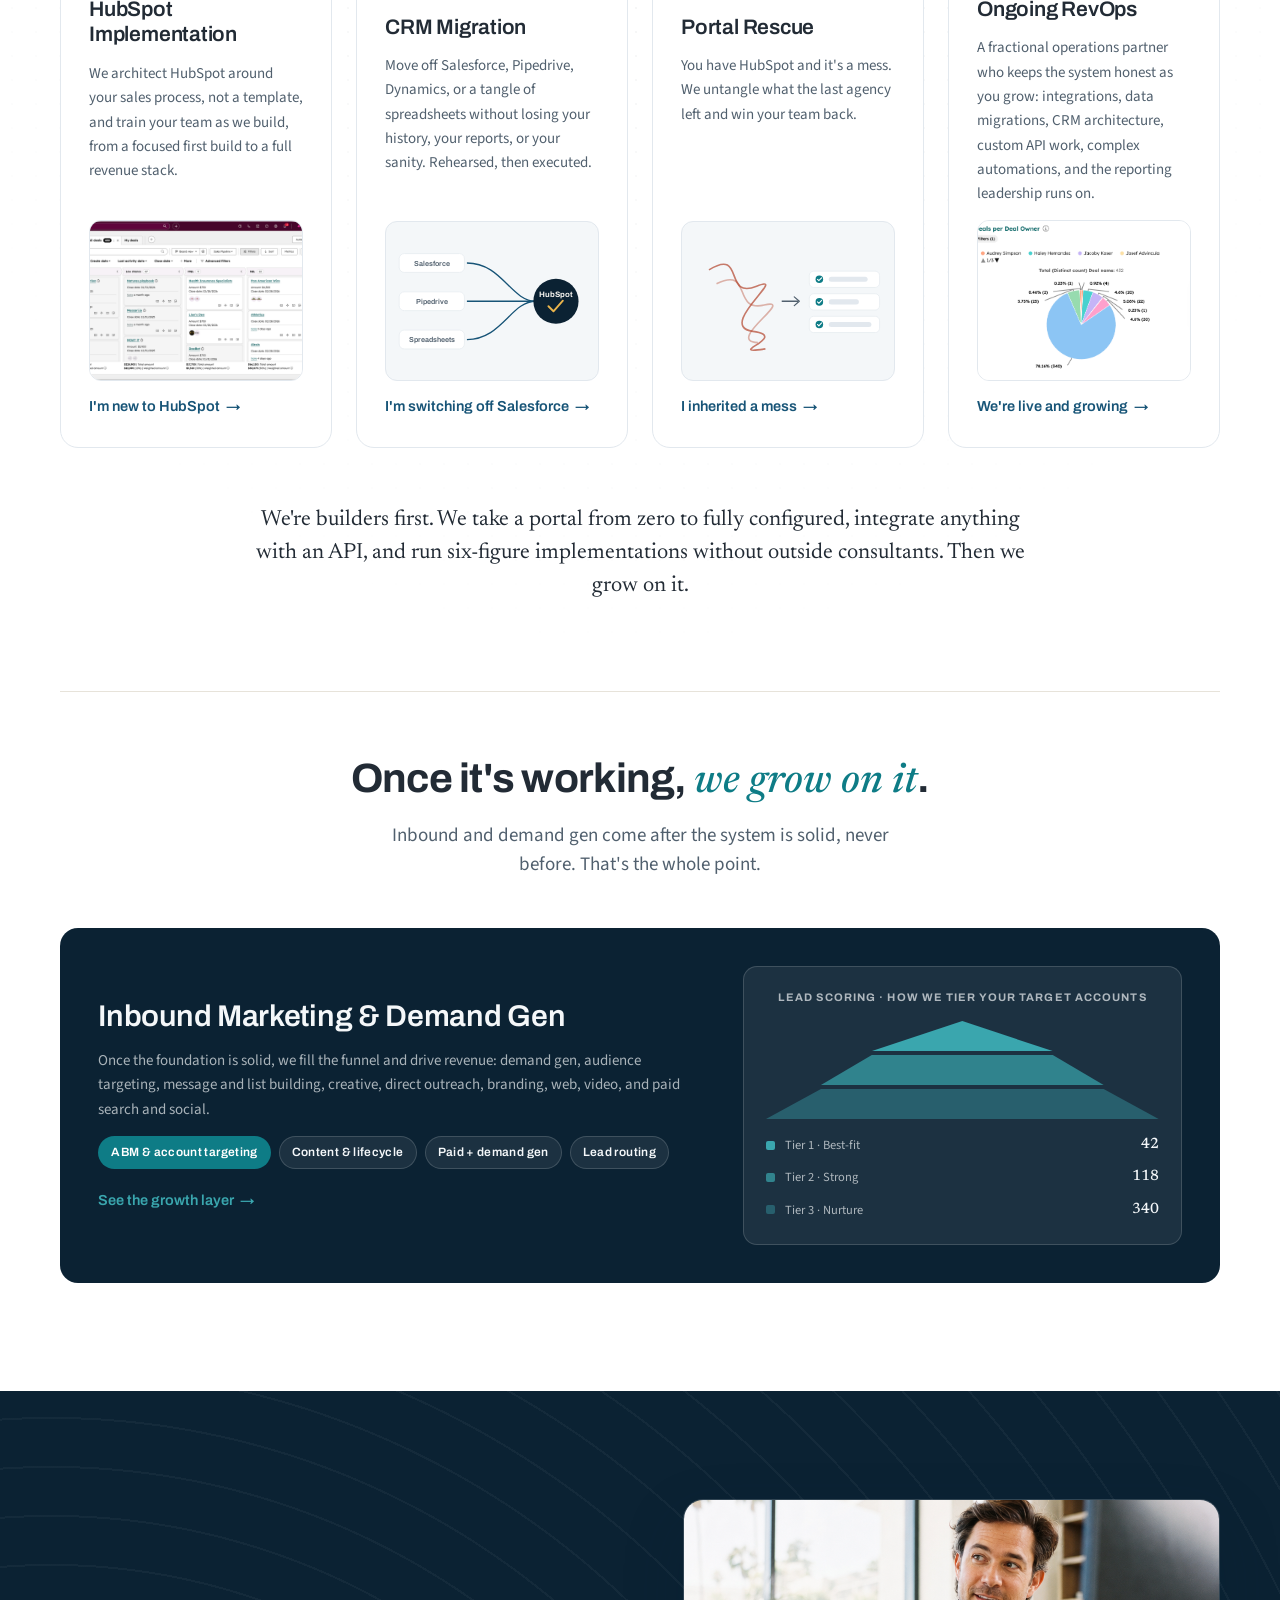
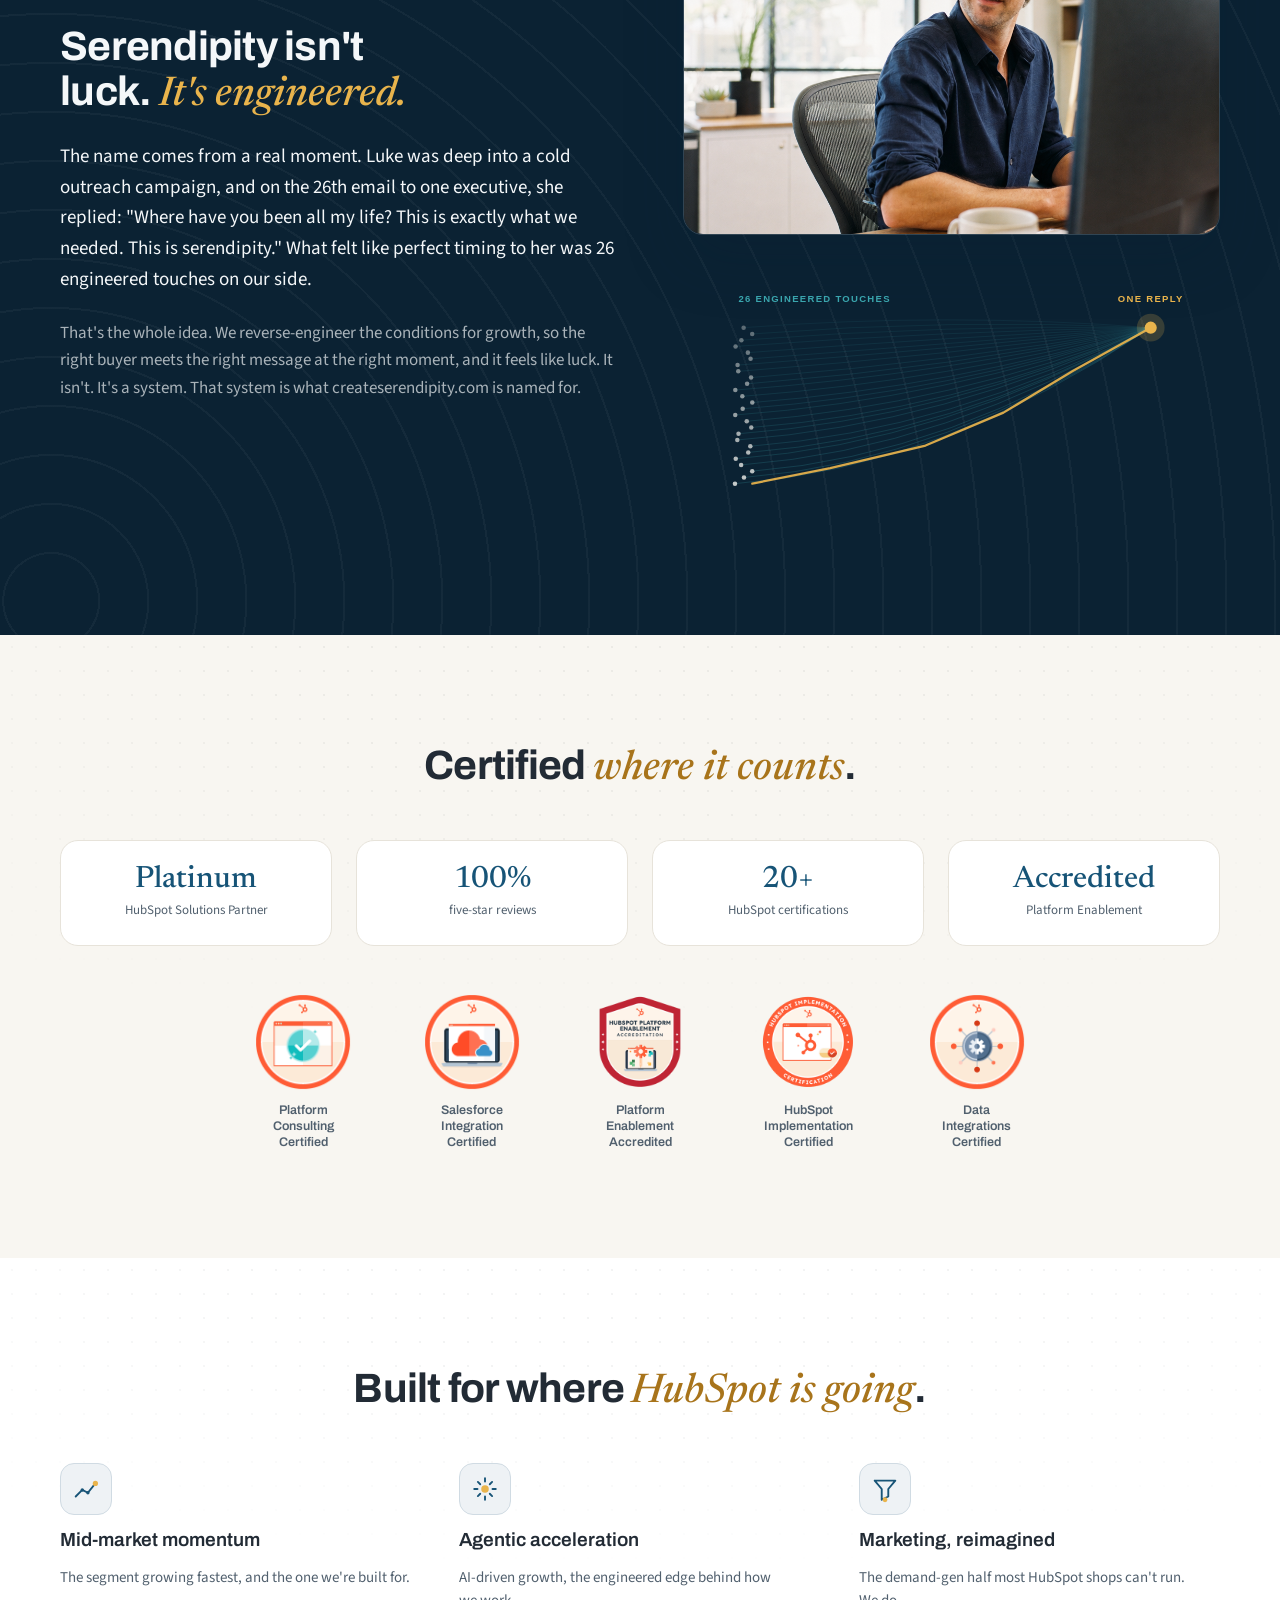
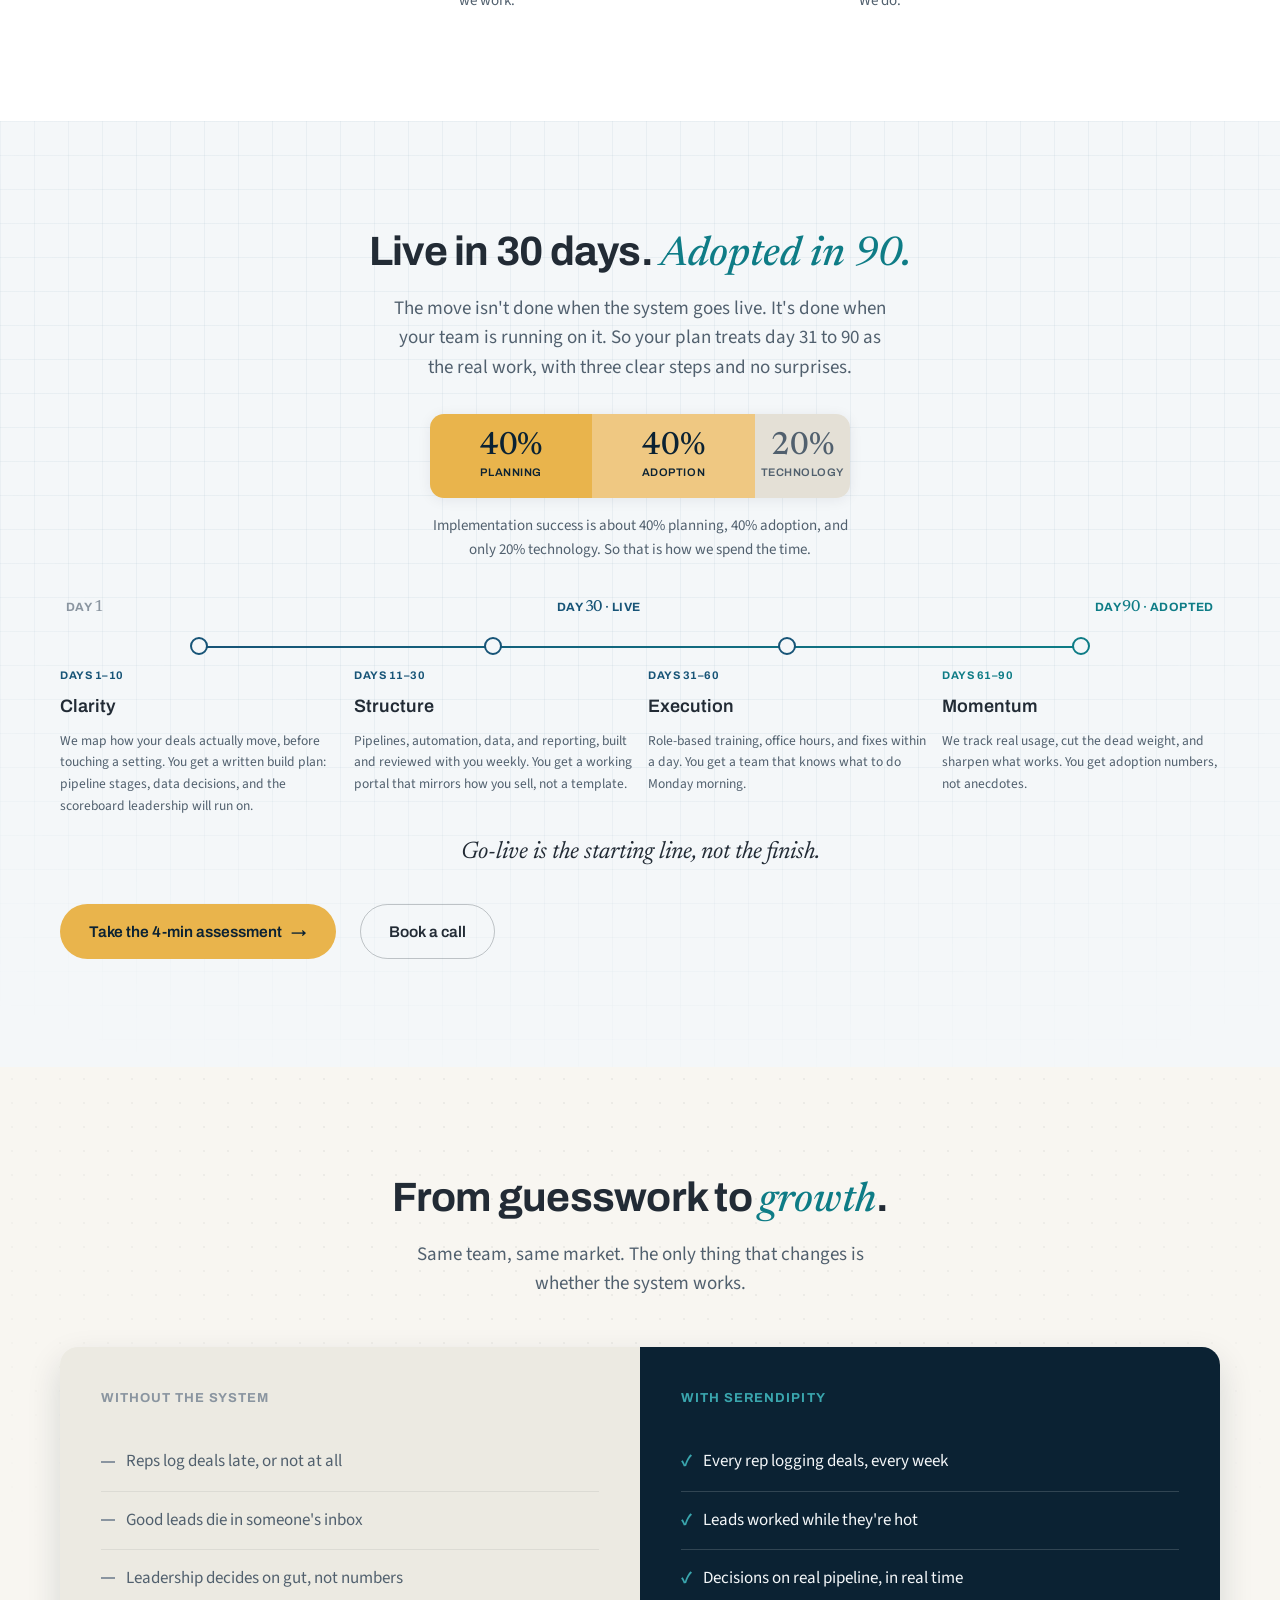
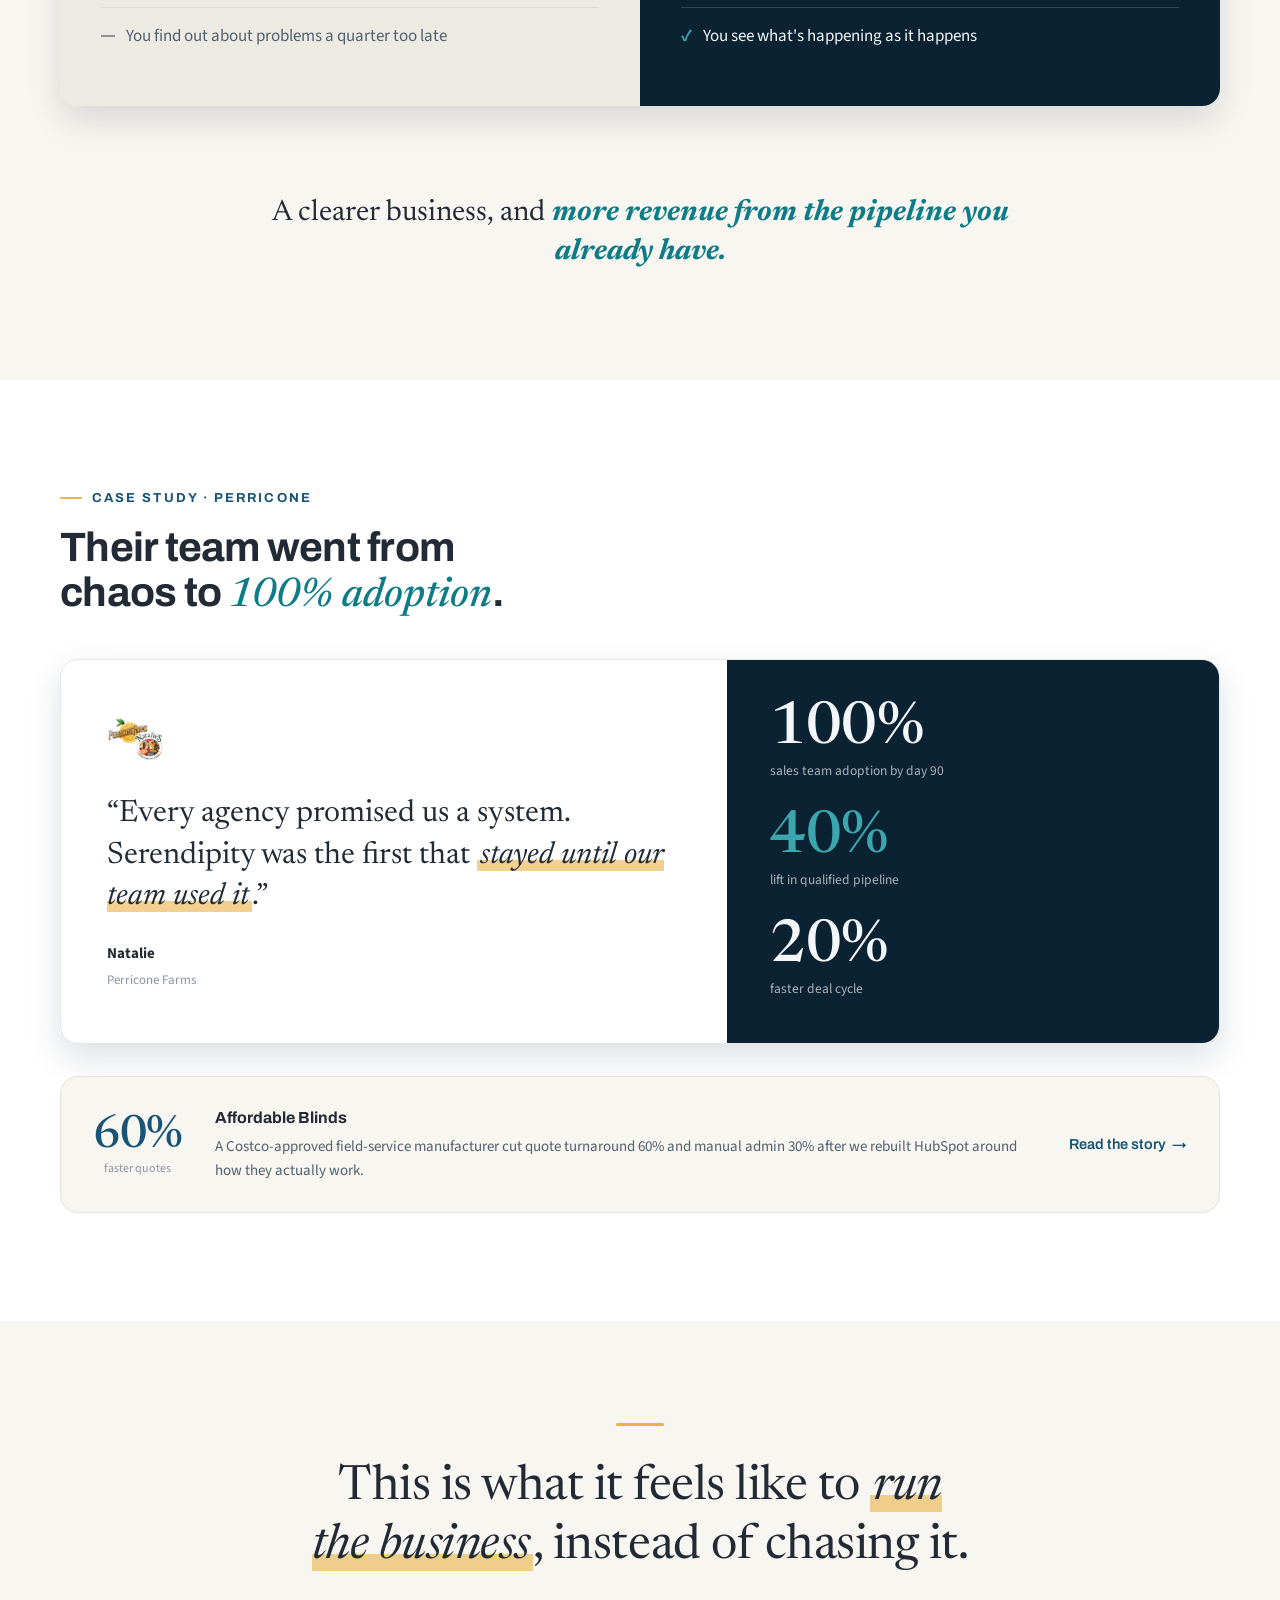
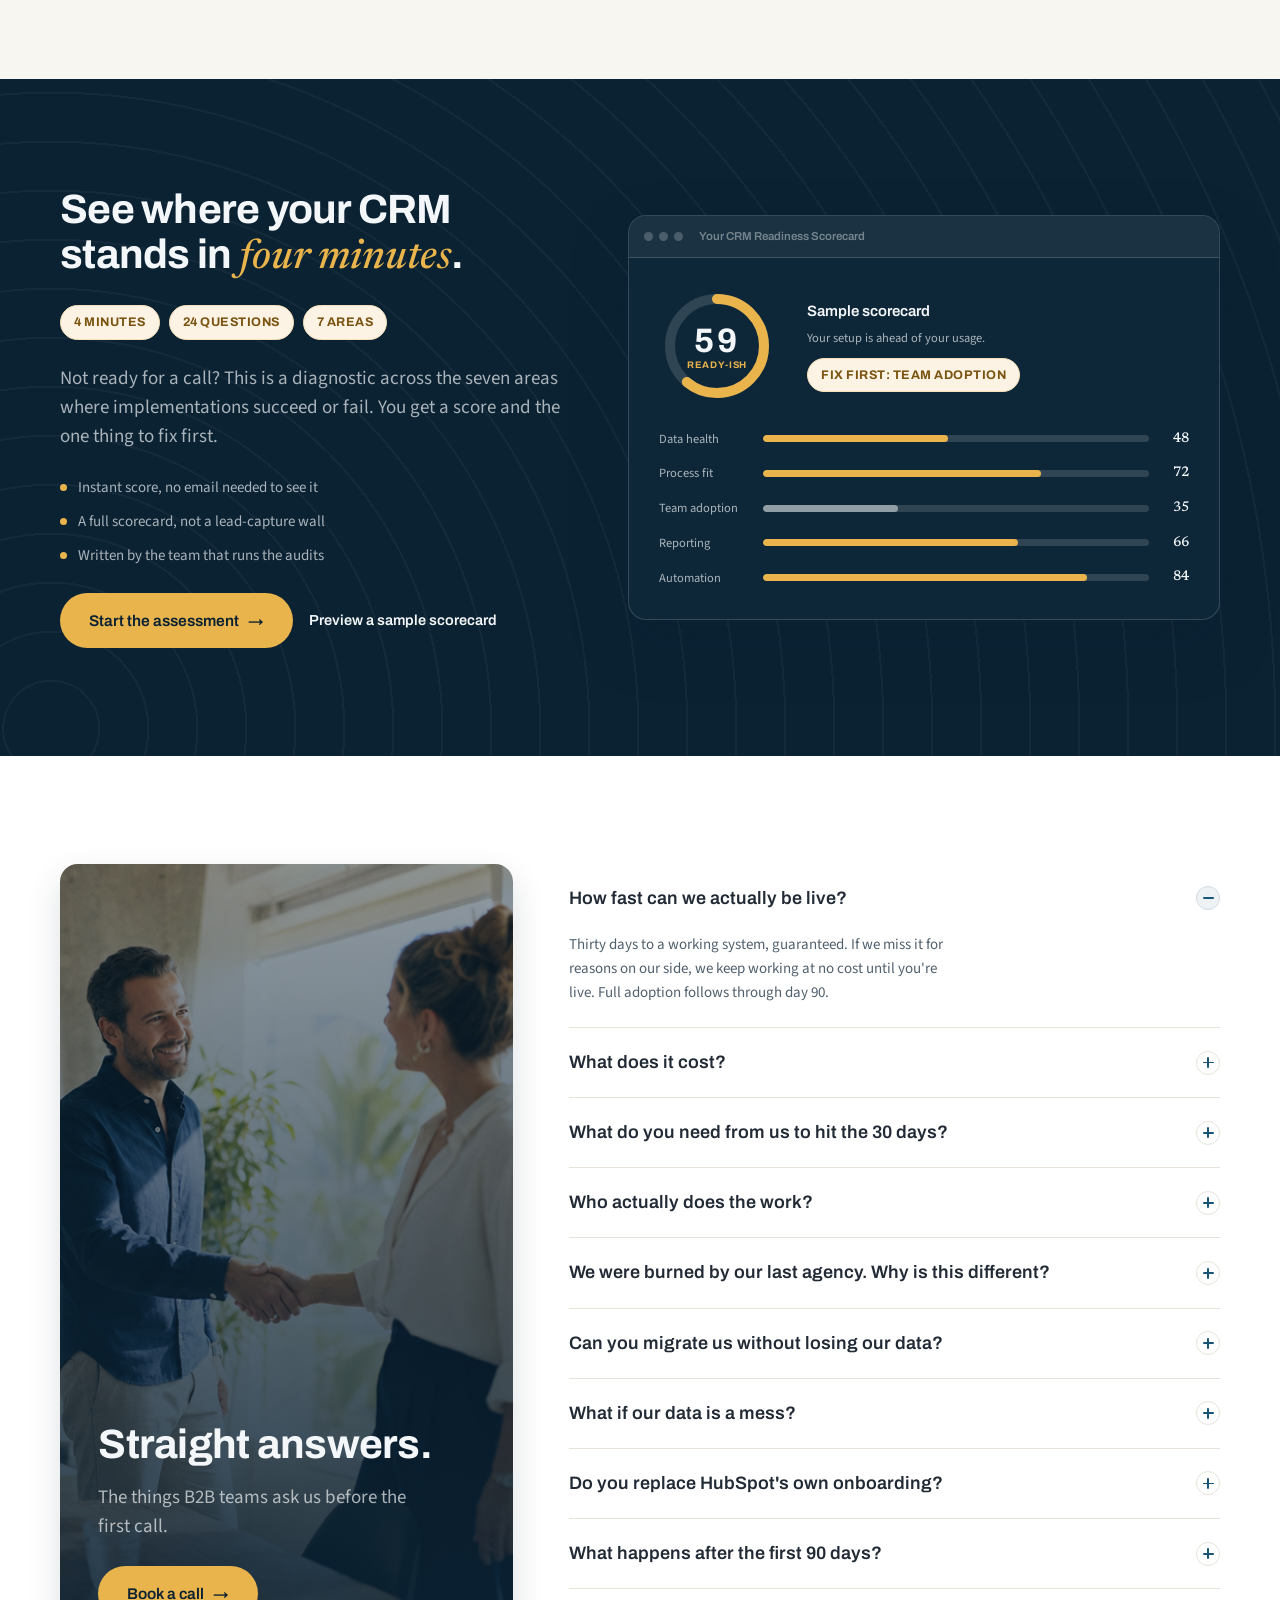
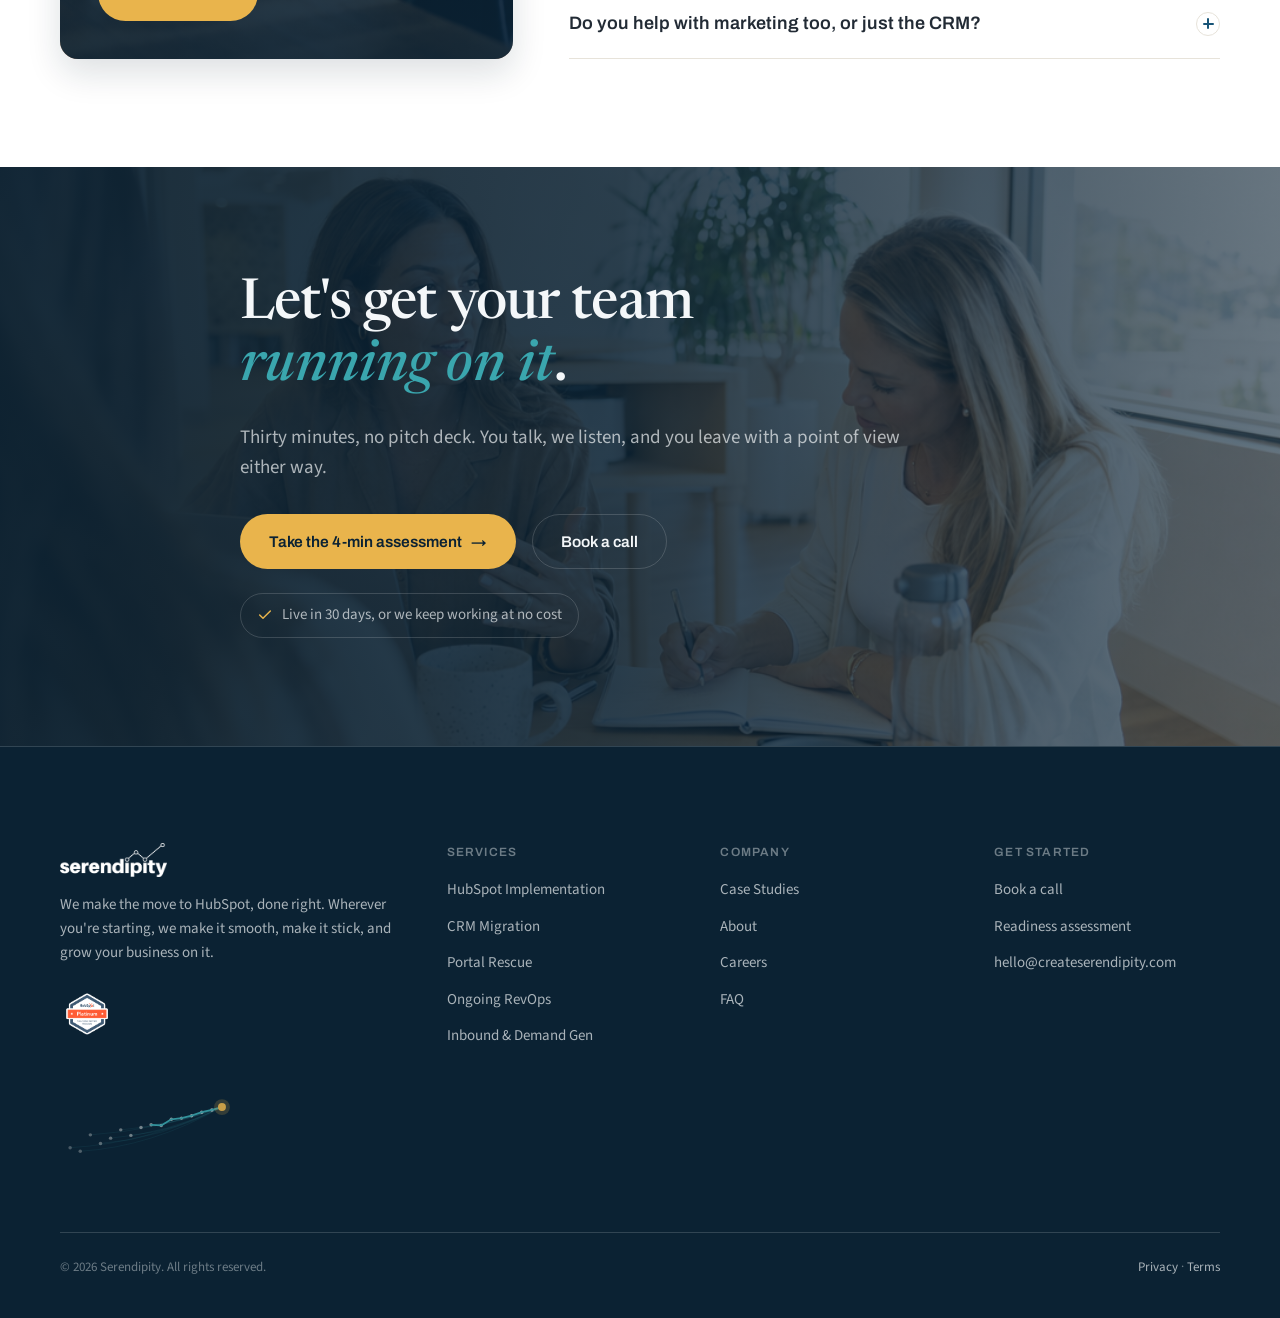
==== commit 5ae1adf2: "Polish: remove marker shadow, de-dupe FAQ image, warm the homepage - Remove the text-shadow on the h" ====
--- a/index.html
+++ b/index.html
@@ -152,6 +152,10 @@
           <p class="lede">Start fresh, switch platforms, or fix what's broken. However you get to HubSpot, the move runs the same way: fixed scope, a named owner, live in 30 days. Then we grow on it.</p>
         </div>
       </div>
+
+      <figure class="help-banner reveal d1">
+        <img src="assets/imagery/lifestyle/02-team-session.png" alt="The Serendipity team in a working session" loading="lazy" decoding="async">
+      </figure>
 
       <div class="svc-row">
         <article class="svc-card reveal" id="implementation">
@@ -258,12 +262,8 @@
         <p class="reveal d2">That's the whole idea. We reverse-engineer the conditions for growth, so the right buyer meets the right message at the right moment, and it feels like luck. It isn't. It's a system. That system is what createserendipity.com is named for.</p>
       </div>
       <div class="manifesto-viz reveal d2">
+        <img class="manifesto-photo" src="assets/imagery/lifestyle/04-founder-desk.png" alt="Luke, founder of Serendipity, at his desk" loading="lazy" decoding="async">
         <img class="engine-graphic" src="assets/brand/serendipity-engine.svg" alt="The Serendipity Engine: twenty-six engineered touches converging into one reply">
-        <!-- [SCAFFOLD] founder-told video slot (Luke exploring a 45-60s video) -->
-        <button class="video-slot" type="button" aria-label="Founder video, coming soon" disabled>
-          <span class="video-slot-play"><svg width="18" height="18" viewBox="0 0 24 24" fill="currentColor" aria-hidden="true"><path d="M8 5v14l11-7z"/></svg></span>
-          <span class="video-slot-label"><b>Luke tells the story</b><span>45-second founder video · coming soon</span></span>
-        </button>
       </div>
     </div>
   </section>
@@ -479,7 +479,7 @@
   <section class="faq scheme-white" id="faq" data-screen-label="FAQ">
     <div class="wrap faq-grid">
       <div class="faq-aside reveal">
-        <div class="faq-aside-bg"><img id="faq-bg" src="assets/imagery/lifestyle/03-one-on-one.png" alt="" loading="lazy" decoding="async"></div>
+        <div class="faq-aside-bg"><img id="faq-bg" src="assets/imagery/lifestyle/05-meeting-greet.png" alt="" loading="lazy" decoding="async"></div>
         <div class="faq-aside-scrim"></div>
         <div class="faq-aside-inner">
           <div class="section-head">
--- a/css/site.css
+++ b/css/site.css
@@ -16,6 +16,8 @@
 }
 .hero-copy h1,
 .hero-copy .lede { text-shadow: 0 1px 22px rgba(11,34,51,0.55); }
+/* the gold "done right." marker has its own solid background — no shadow on its text */
+.hero .mark-it { text-shadow: none; }
 
 /* ==========================================================
    RESPONSIVE / MOBILE PASS
@@ -169,8 +171,14 @@
 .manifesto-copy { display: flex; flex-direction: column; gap: var(--s-3); align-items: flex-start; max-width: 36em; }
 .manifesto-copy p { color: var(--c-on-dark-2); font-size: var(--fs-body); line-height: 1.62; }
 .manifesto-copy p:first-of-type { color: var(--c-on-dark); font-size: var(--fs-body-lg); }
-.manifesto-viz { display: flex; flex-direction: column; gap: var(--s-3); }
+.manifesto-viz { display: flex; flex-direction: column; gap: var(--s-4); }
+.manifesto-photo { width: 100%; aspect-ratio: 16 / 10; object-fit: cover; border-radius: var(--r-media); display: block; box-shadow: var(--shadow-float); border: 1px solid var(--c-navy-line); }
 .engine-graphic { width: 100%; height: auto; display: block; }
+
+/* "How we help" warm team band */
+.help-banner { margin: 0 auto var(--s-6); border-radius: var(--r-media); overflow: hidden; box-shadow: var(--shadow-card-hover); border: 1px solid var(--c-line-cool); aspect-ratio: 2.8 / 1; max-height: 360px; }
+.help-banner img { width: 100%; height: 100%; object-fit: cover; object-position: center 38%; display: block; }
+@media (max-width: 760px) { .help-banner { aspect-ratio: 16 / 10; max-height: none; } }
 .video-slot { display: flex; align-items: center; gap: 14px; width: 100%; text-align: left; background: var(--c-navy-soft); border: 1px solid var(--c-navy-line); border-radius: 14px; padding: 13px 16px; color: var(--c-on-dark); cursor: not-allowed; }
 .video-slot-play { flex: none; width: 38px; height: 38px; border-radius: 50%; background: var(--c-marker); color: var(--c-navy); display: grid; place-items: center; }
 .video-slot-label { display: flex; flex-direction: column; line-height: 1.3; }
@@ -222,7 +230,7 @@
 .cs-pbo { display: flex; flex-direction: column; gap: var(--s-3); }
 .pbo-item { display: flex; flex-direction: column; gap: 5px; }
 .pbo-tag { font-family: var(--font-ui); font-size: 11px; font-weight: 700; letter-spacing: 0.1em; text-transform: uppercase; color: var(--c-accent); }
-.pbo-item:last-child .pbo-tag { color: var(--c-teal); }
+.pbo-item:last-child .pbo-tag { color: #0C6B74; }
 .pbo-item p { font-size: var(--fs-sm); color: var(--c-ink-2); line-height: 1.6; }
 .cs-built .case-quote { font-size: clamp(18px,2vw,23px); border-top: 1px solid var(--c-line); padding-top: var(--s-3); margin-top: 4px; }
 .more-soon { text-align: center; max-width: 62ch; margin: 0 auto; color: var(--c-ink-2); font-size: var(--fs-body); line-height: 1.6; }
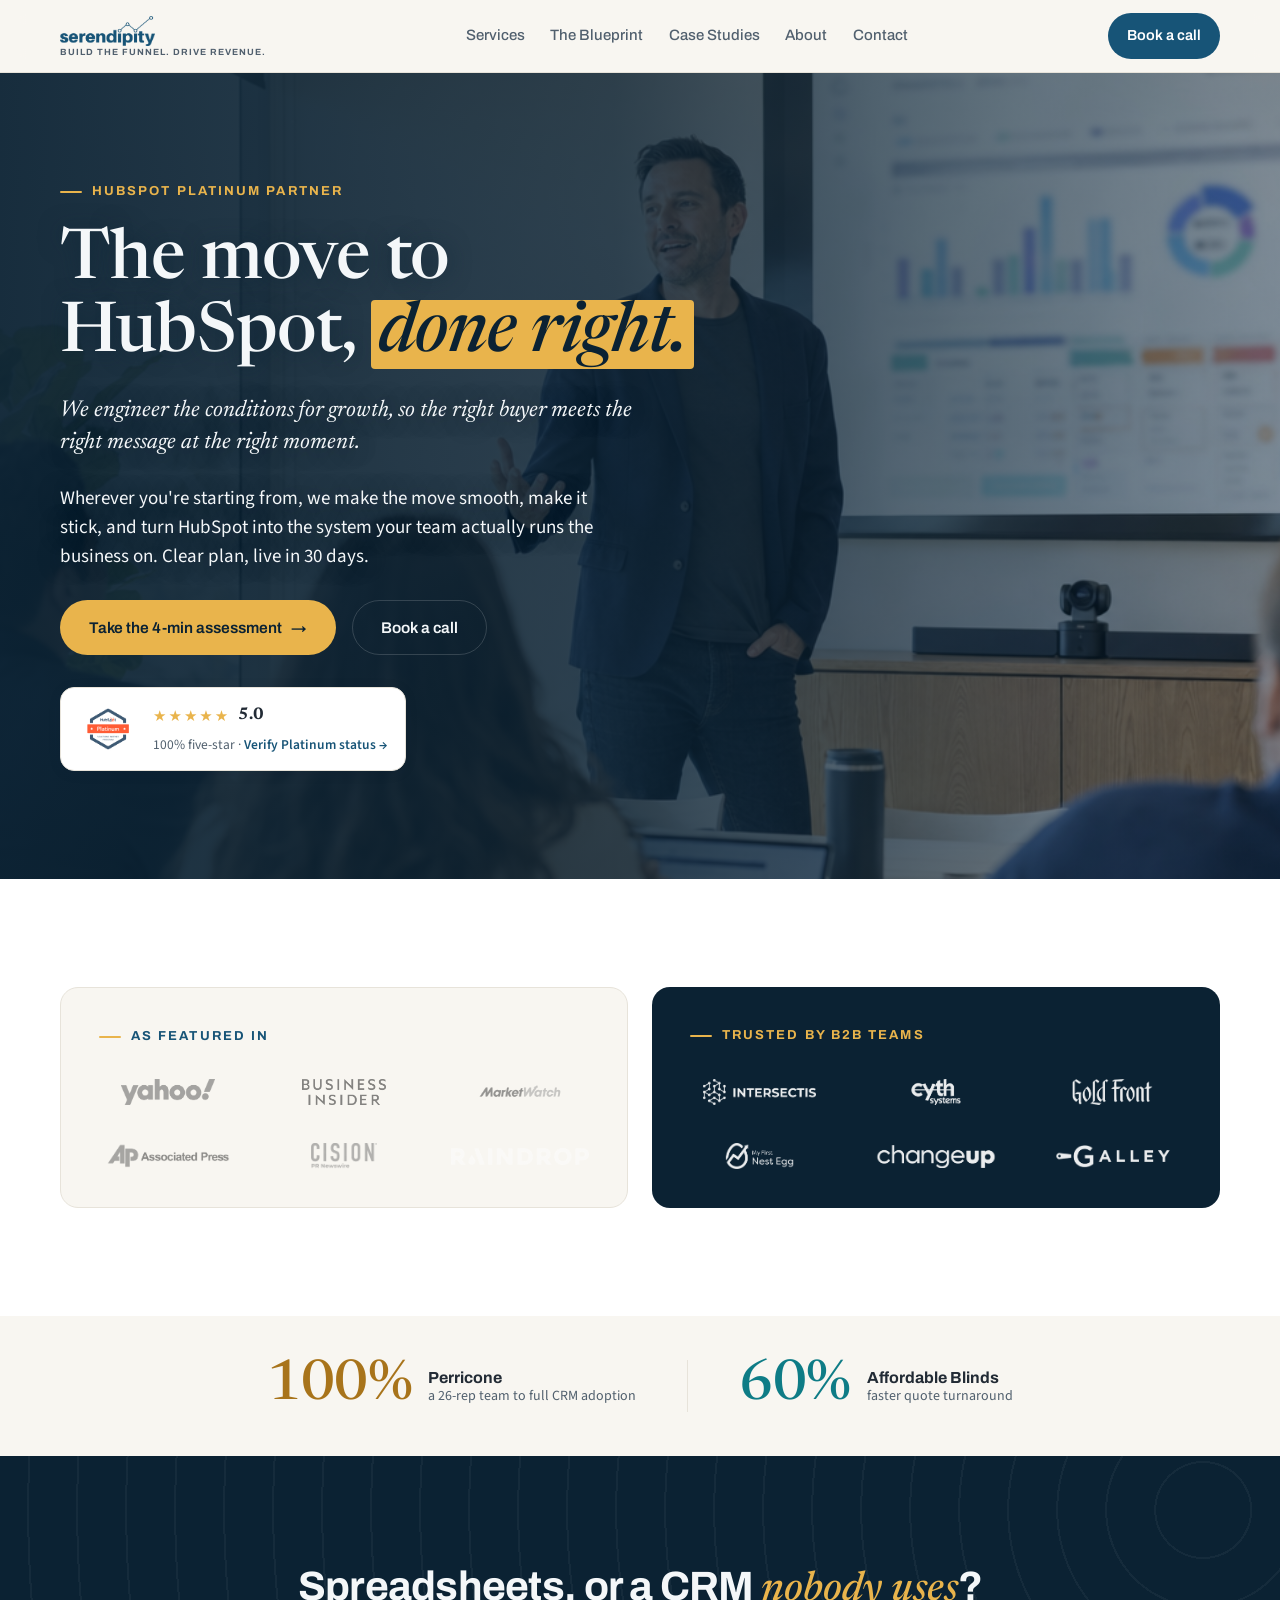
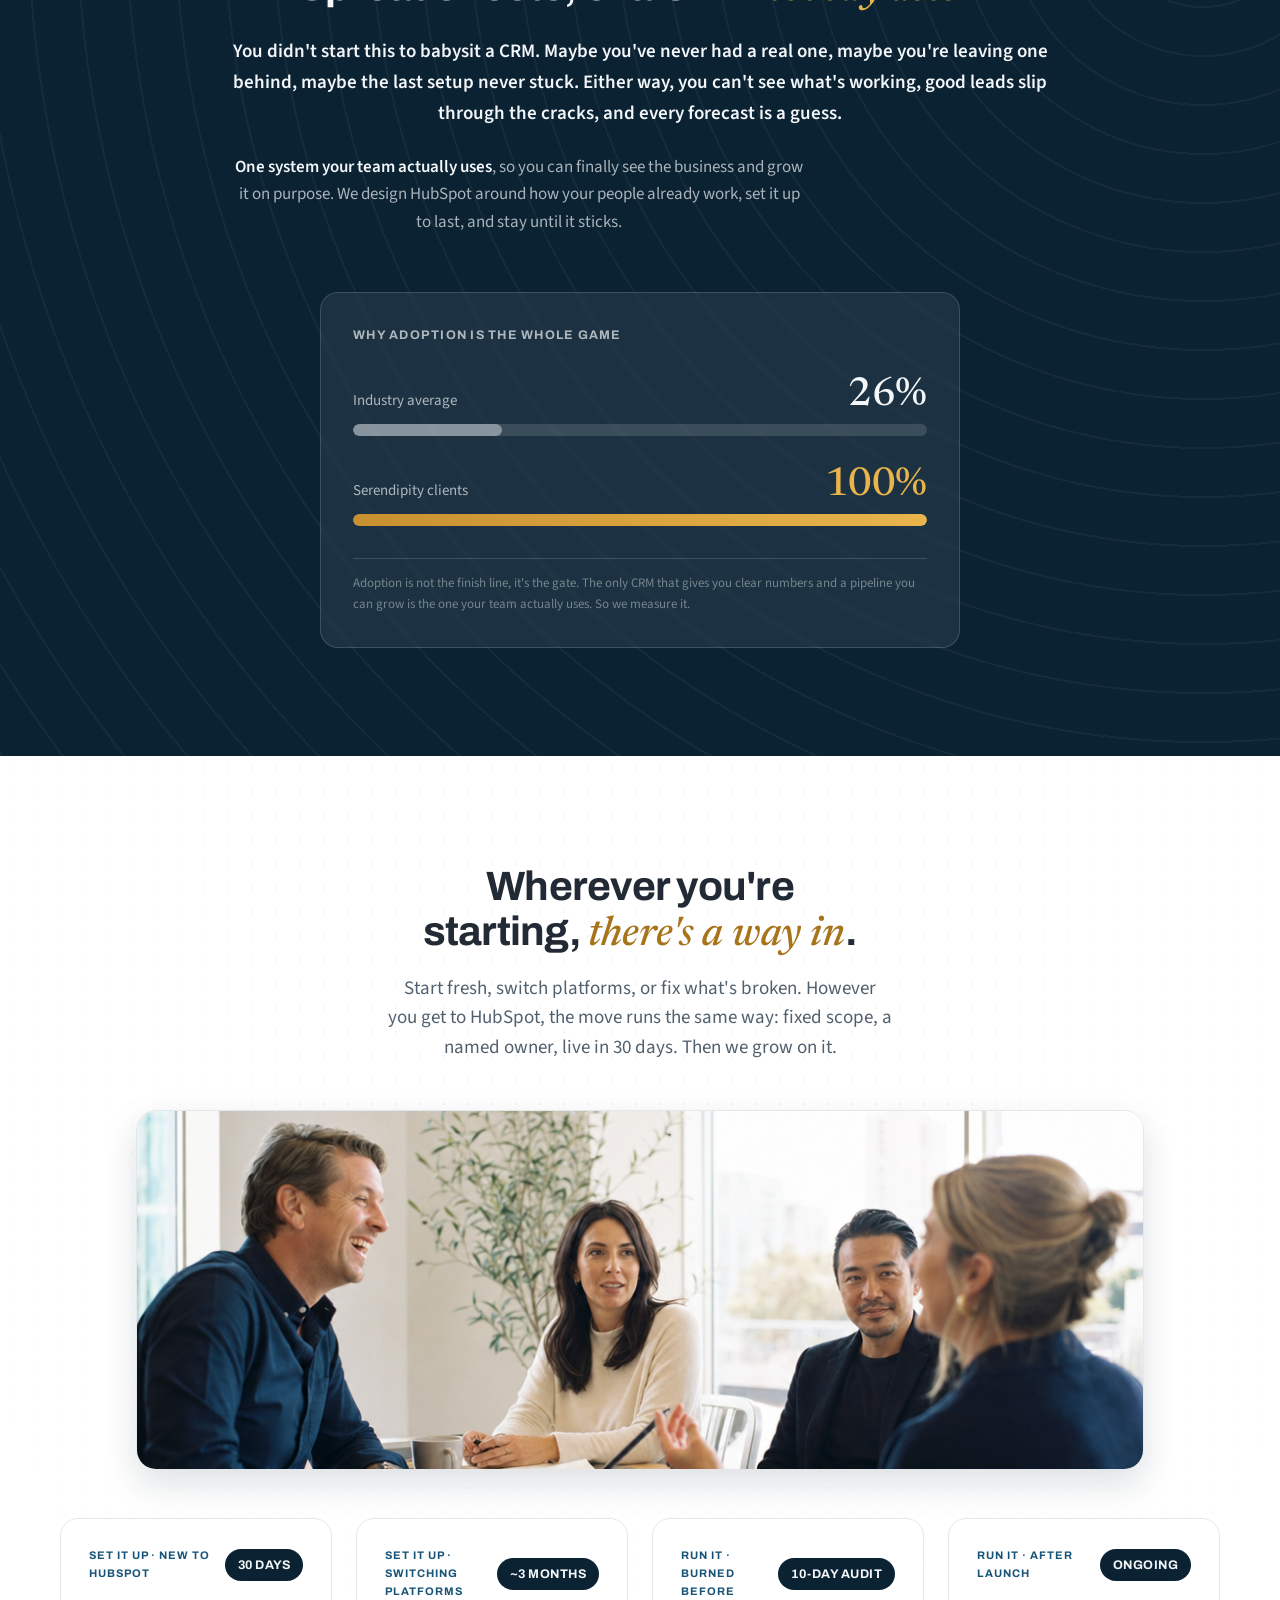
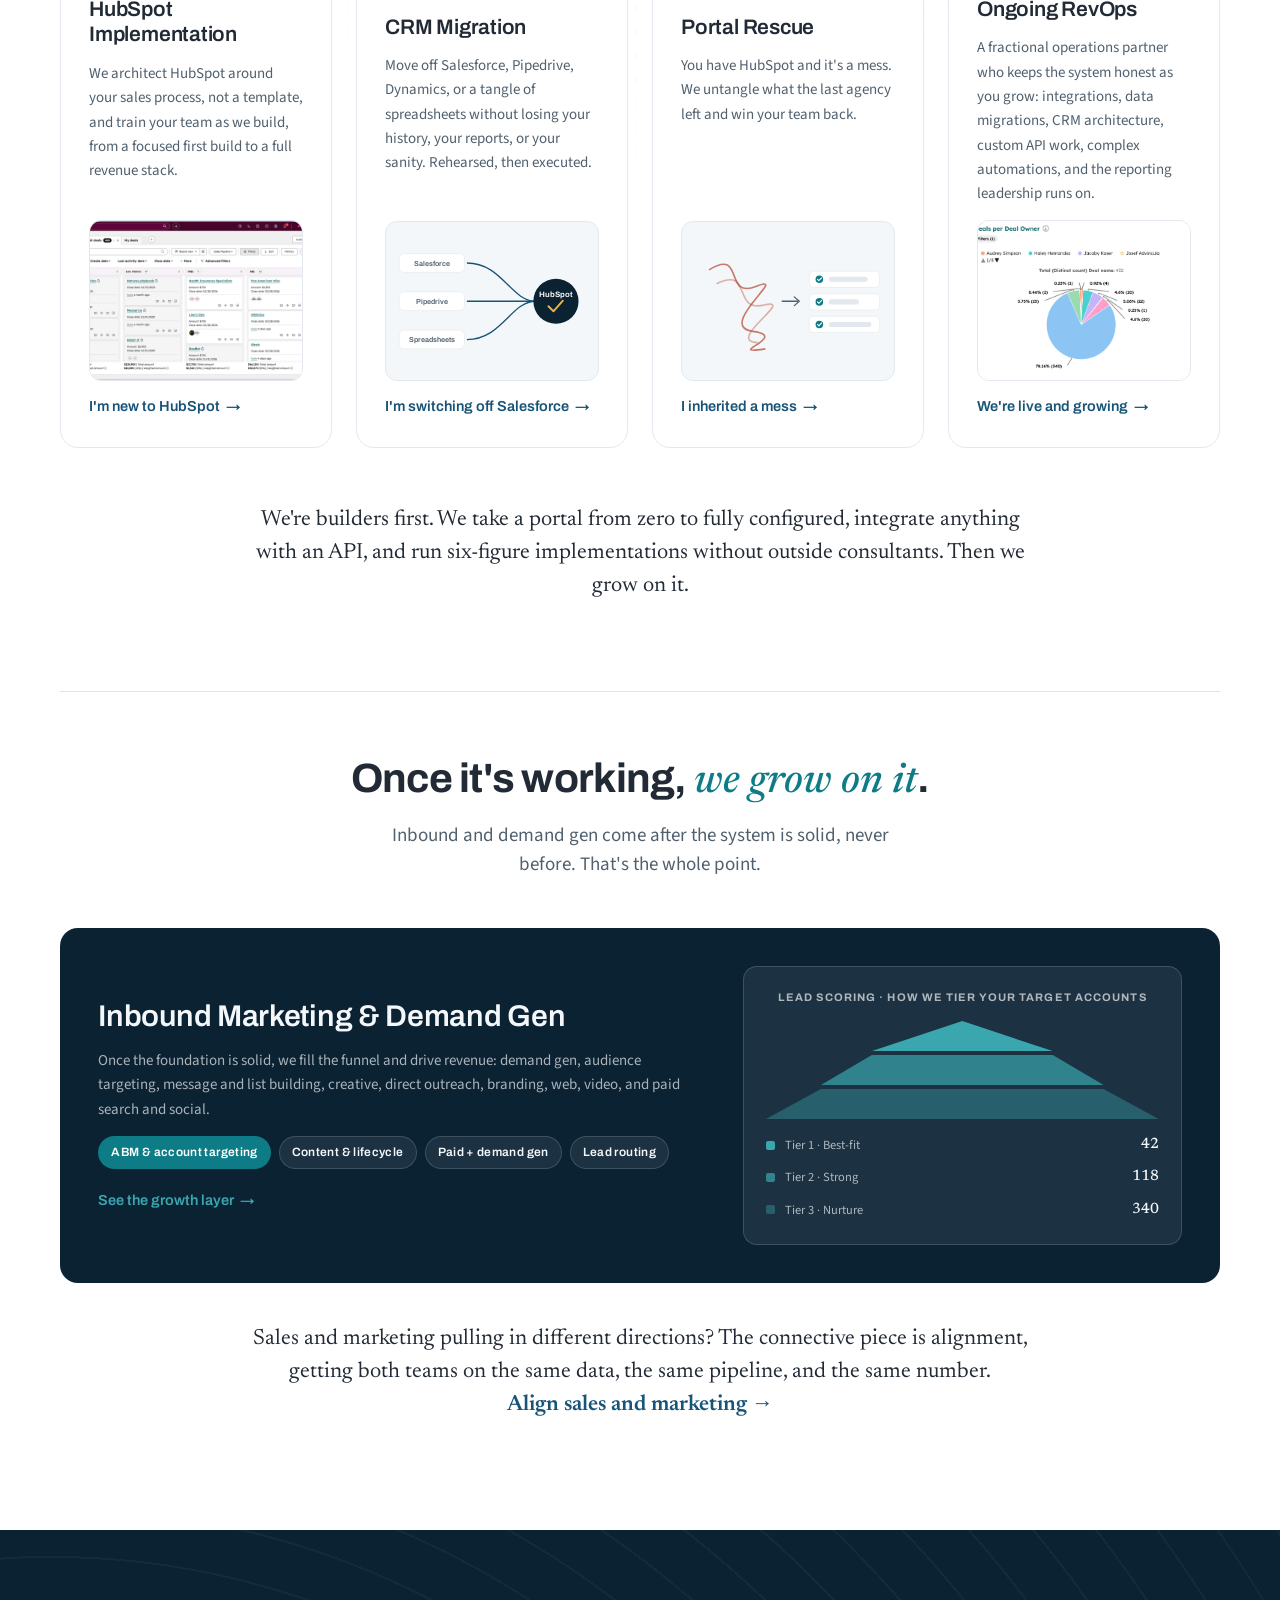
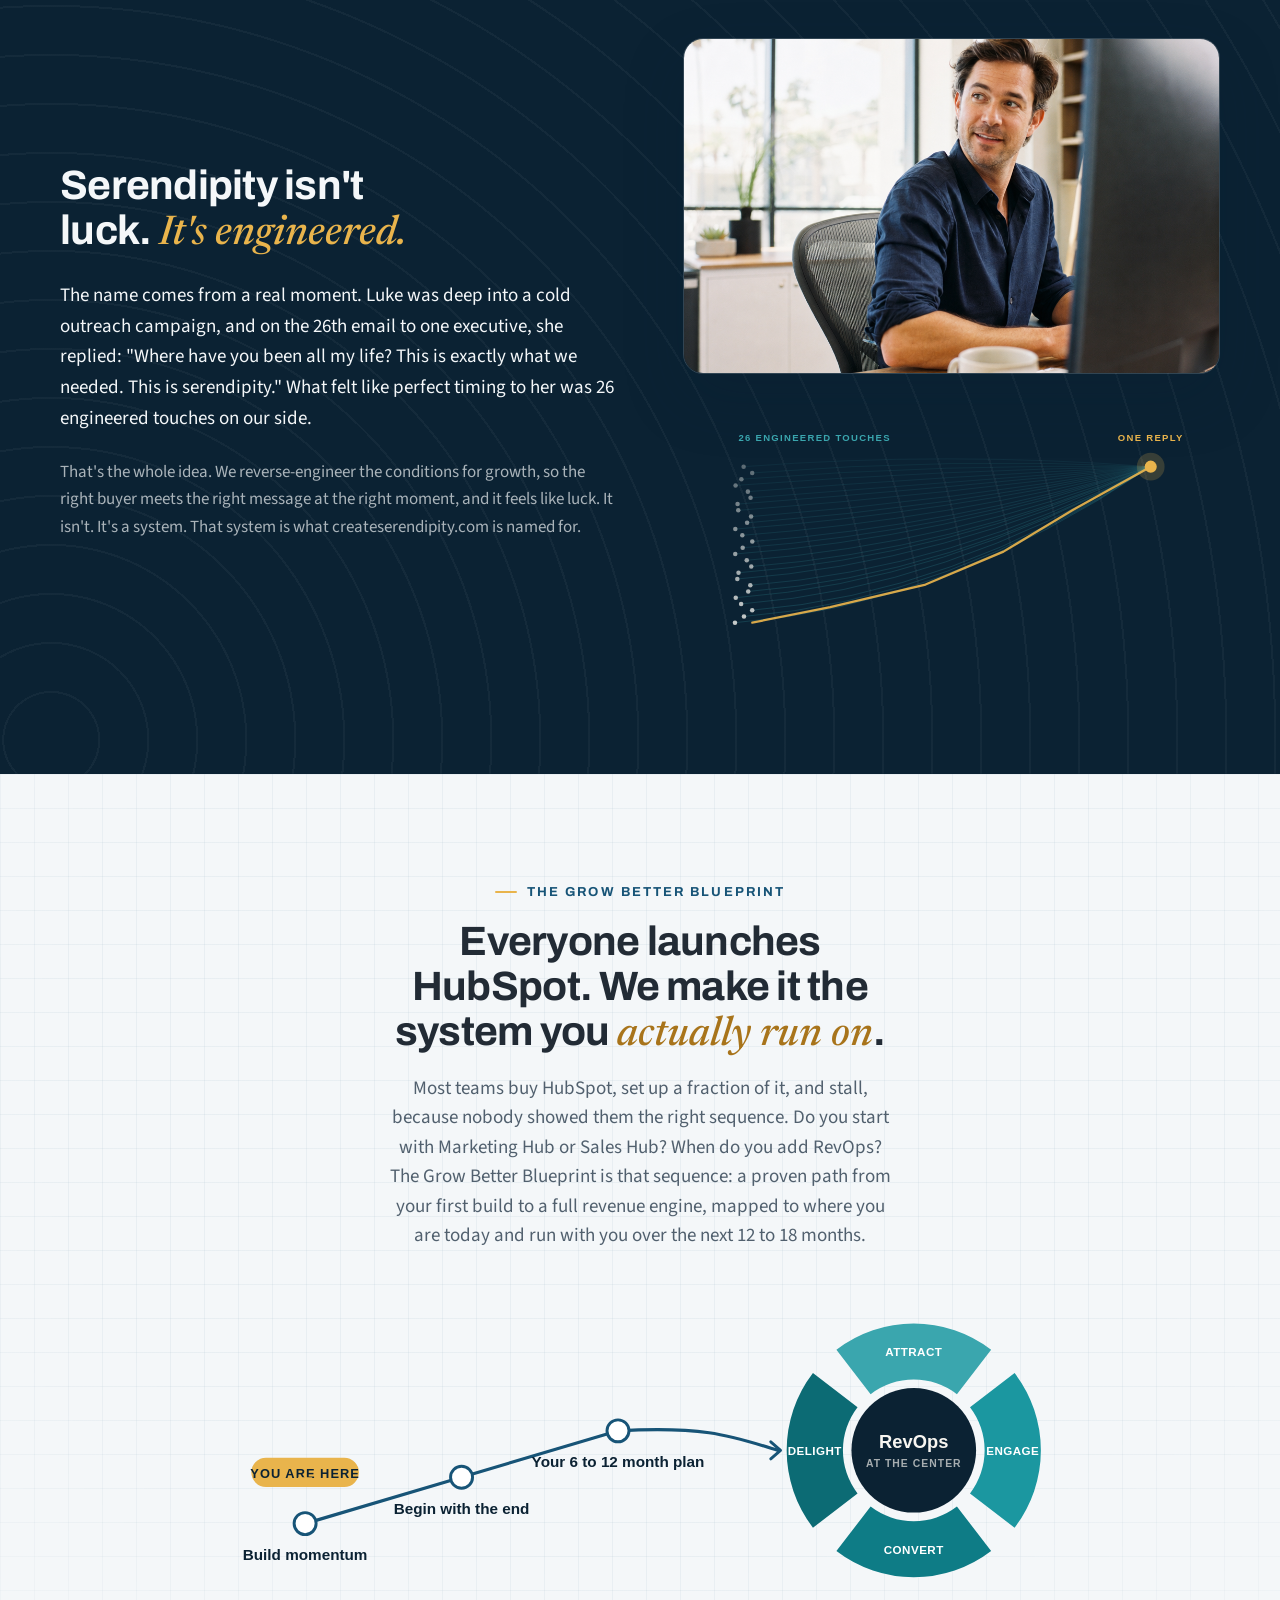
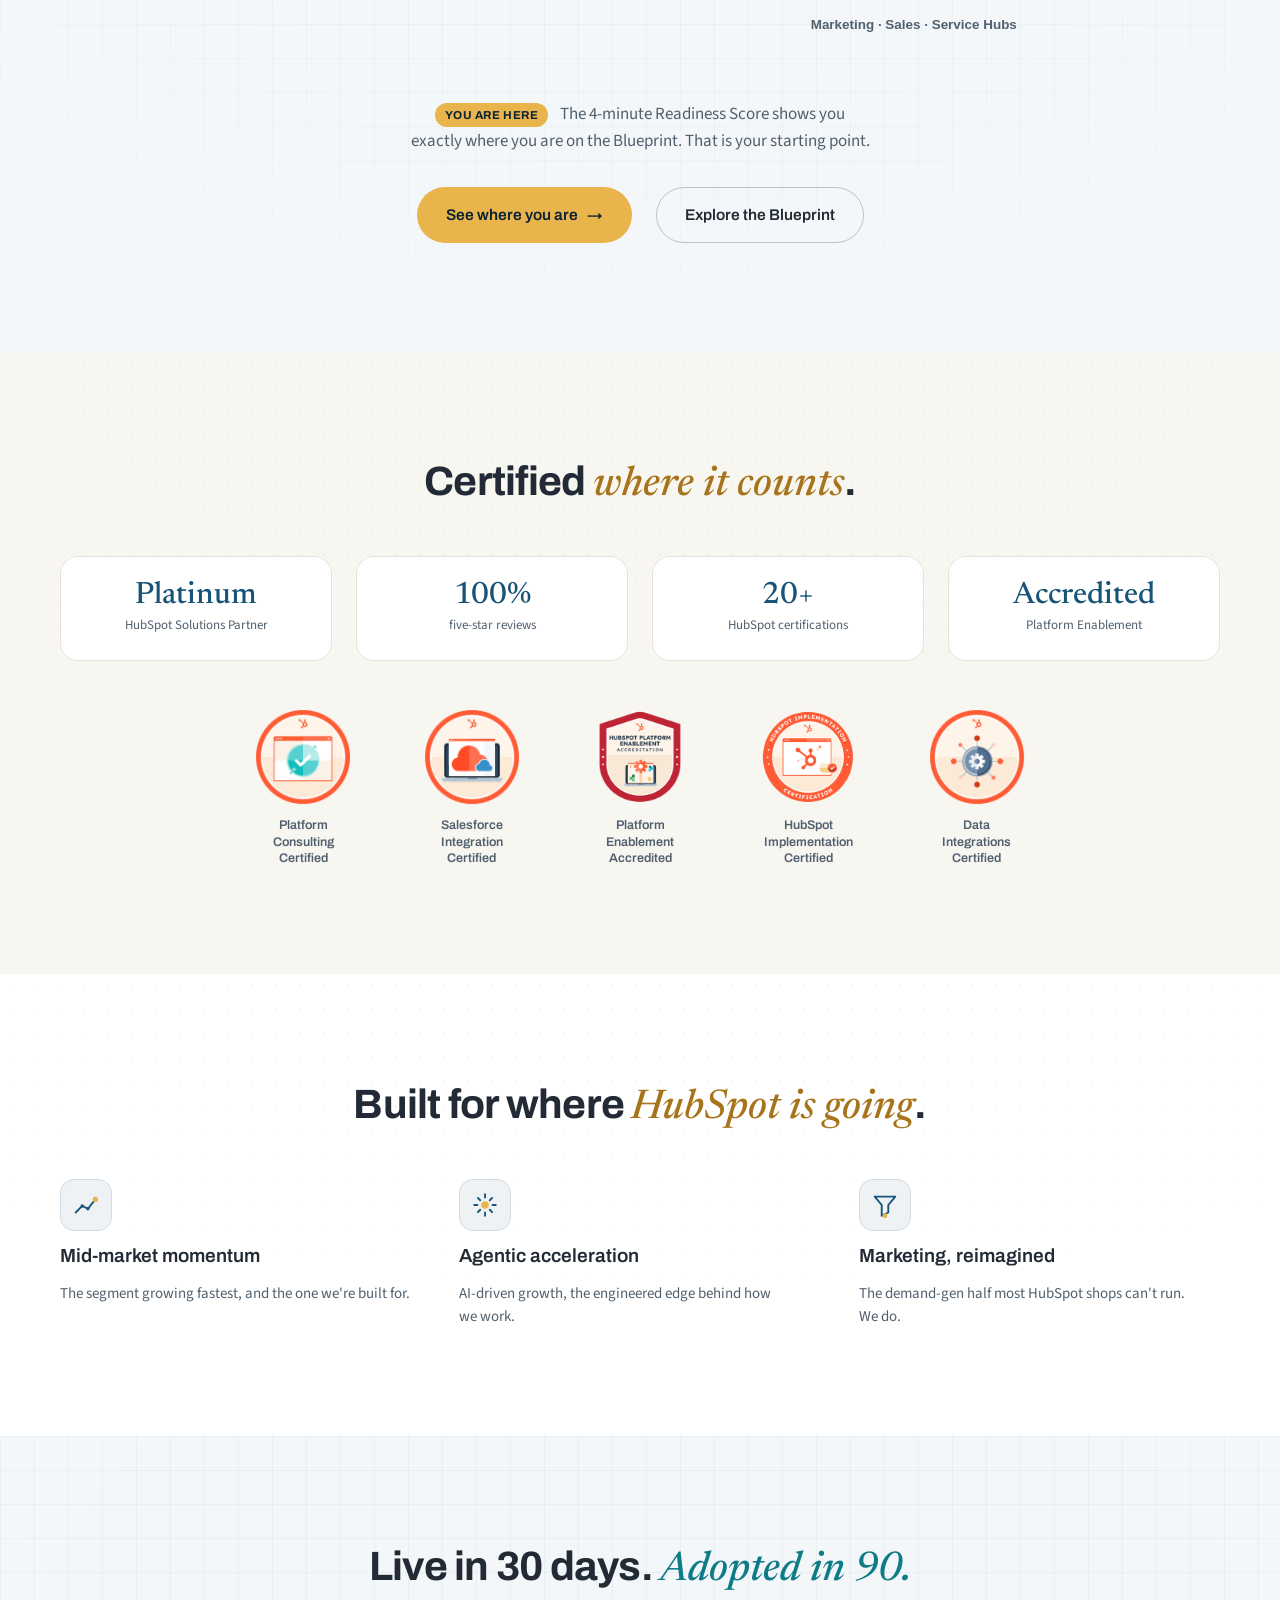
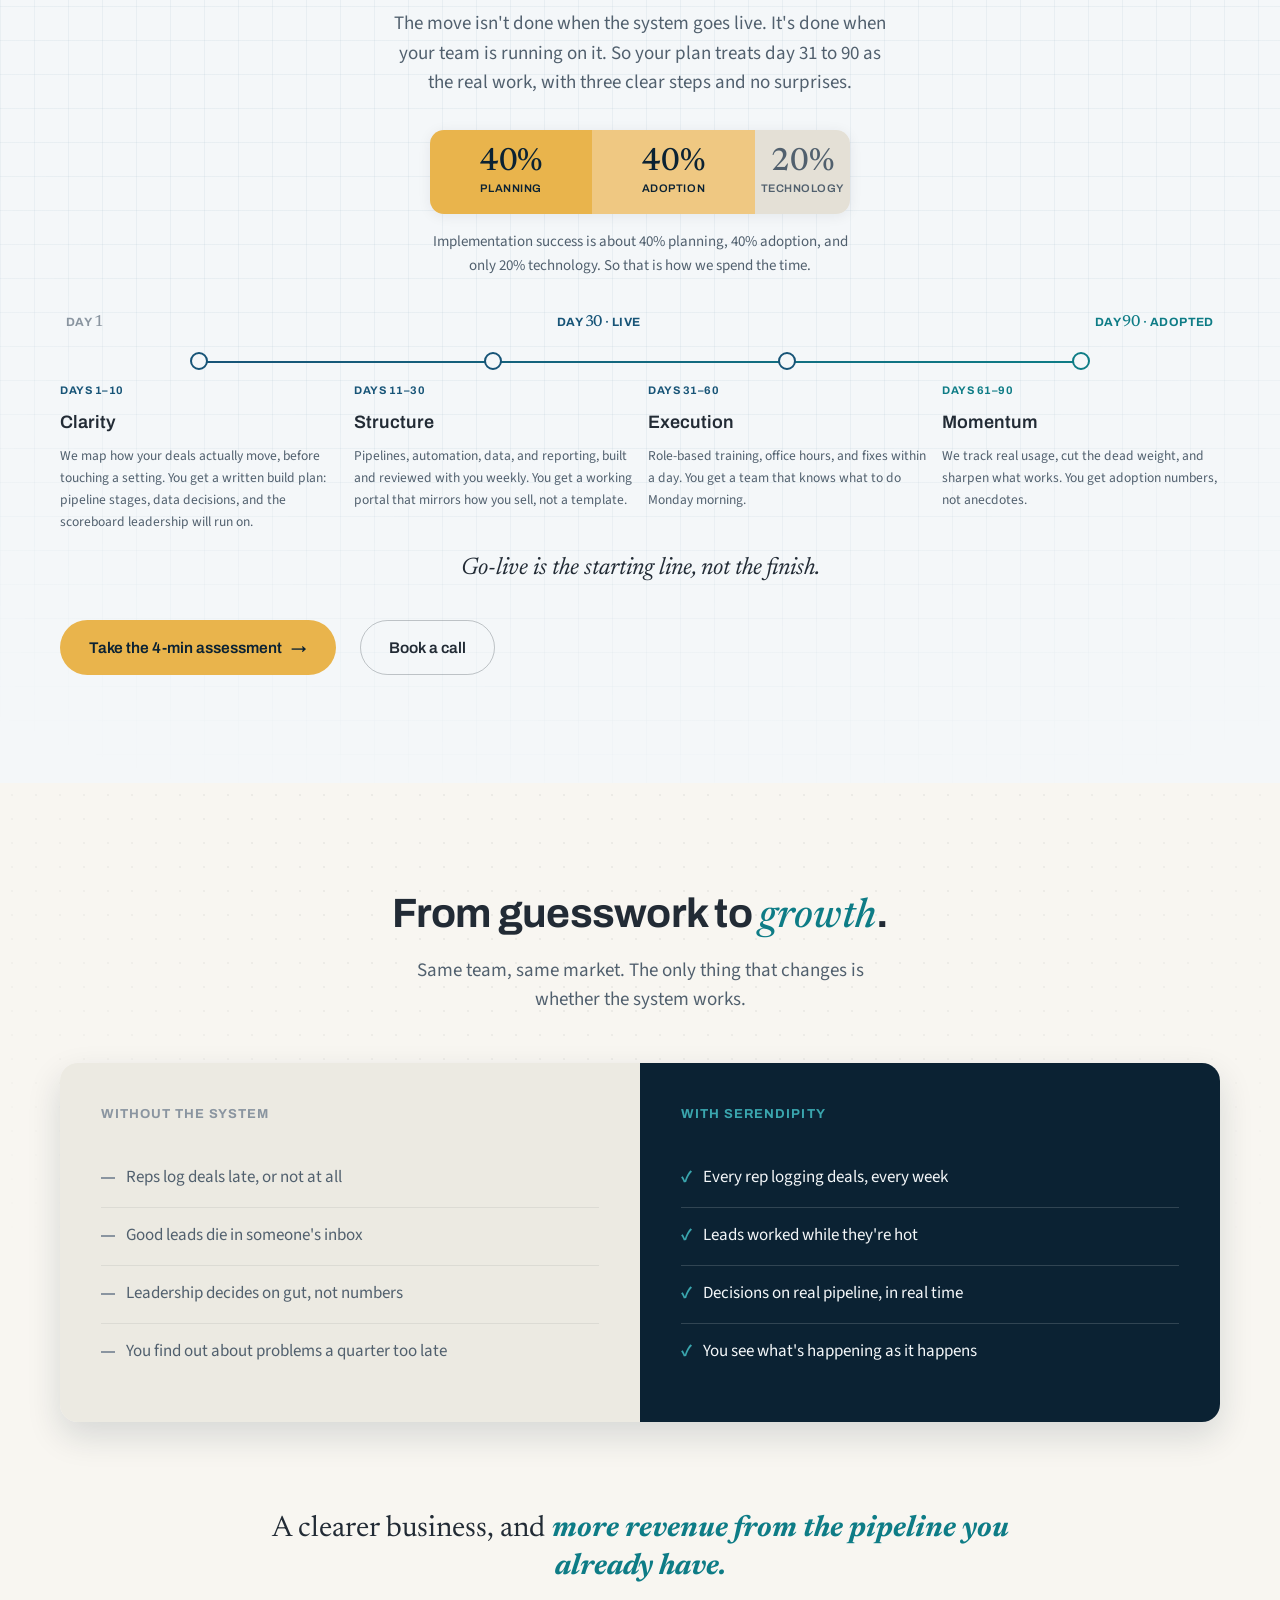
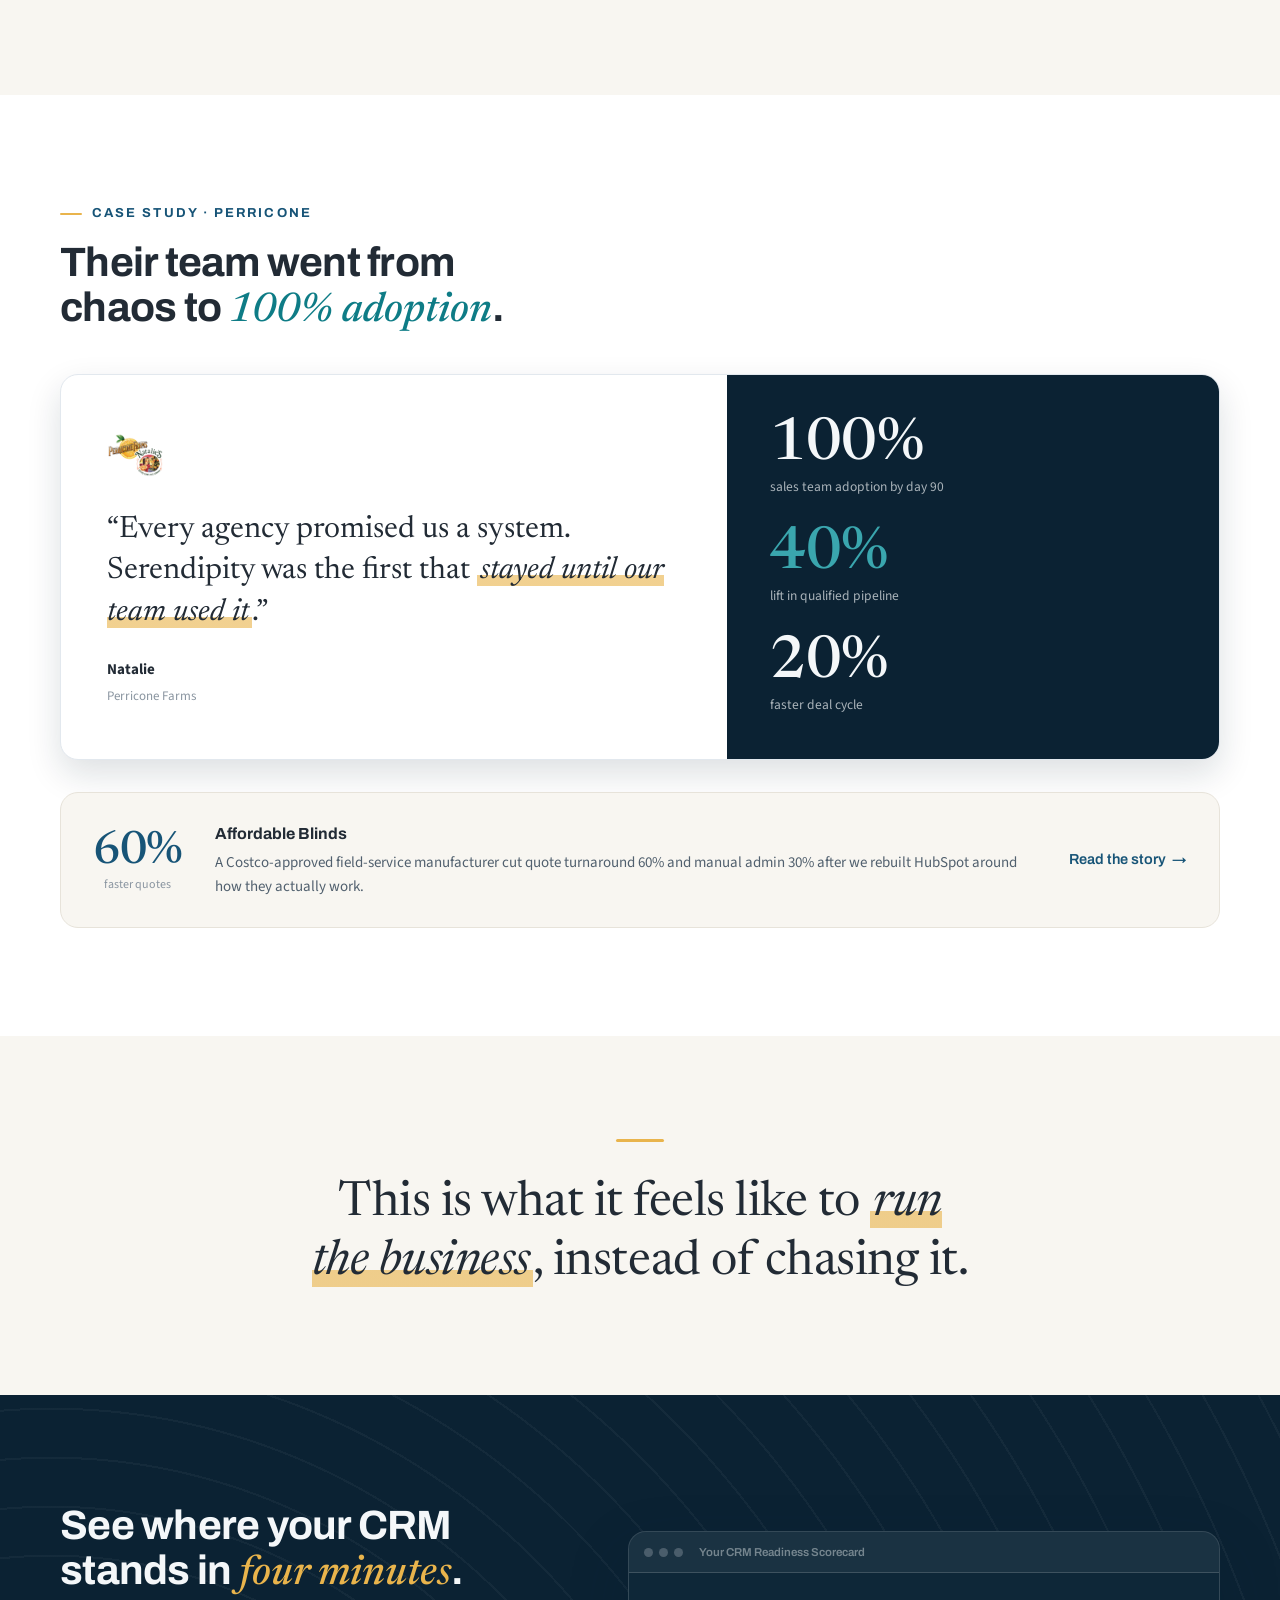
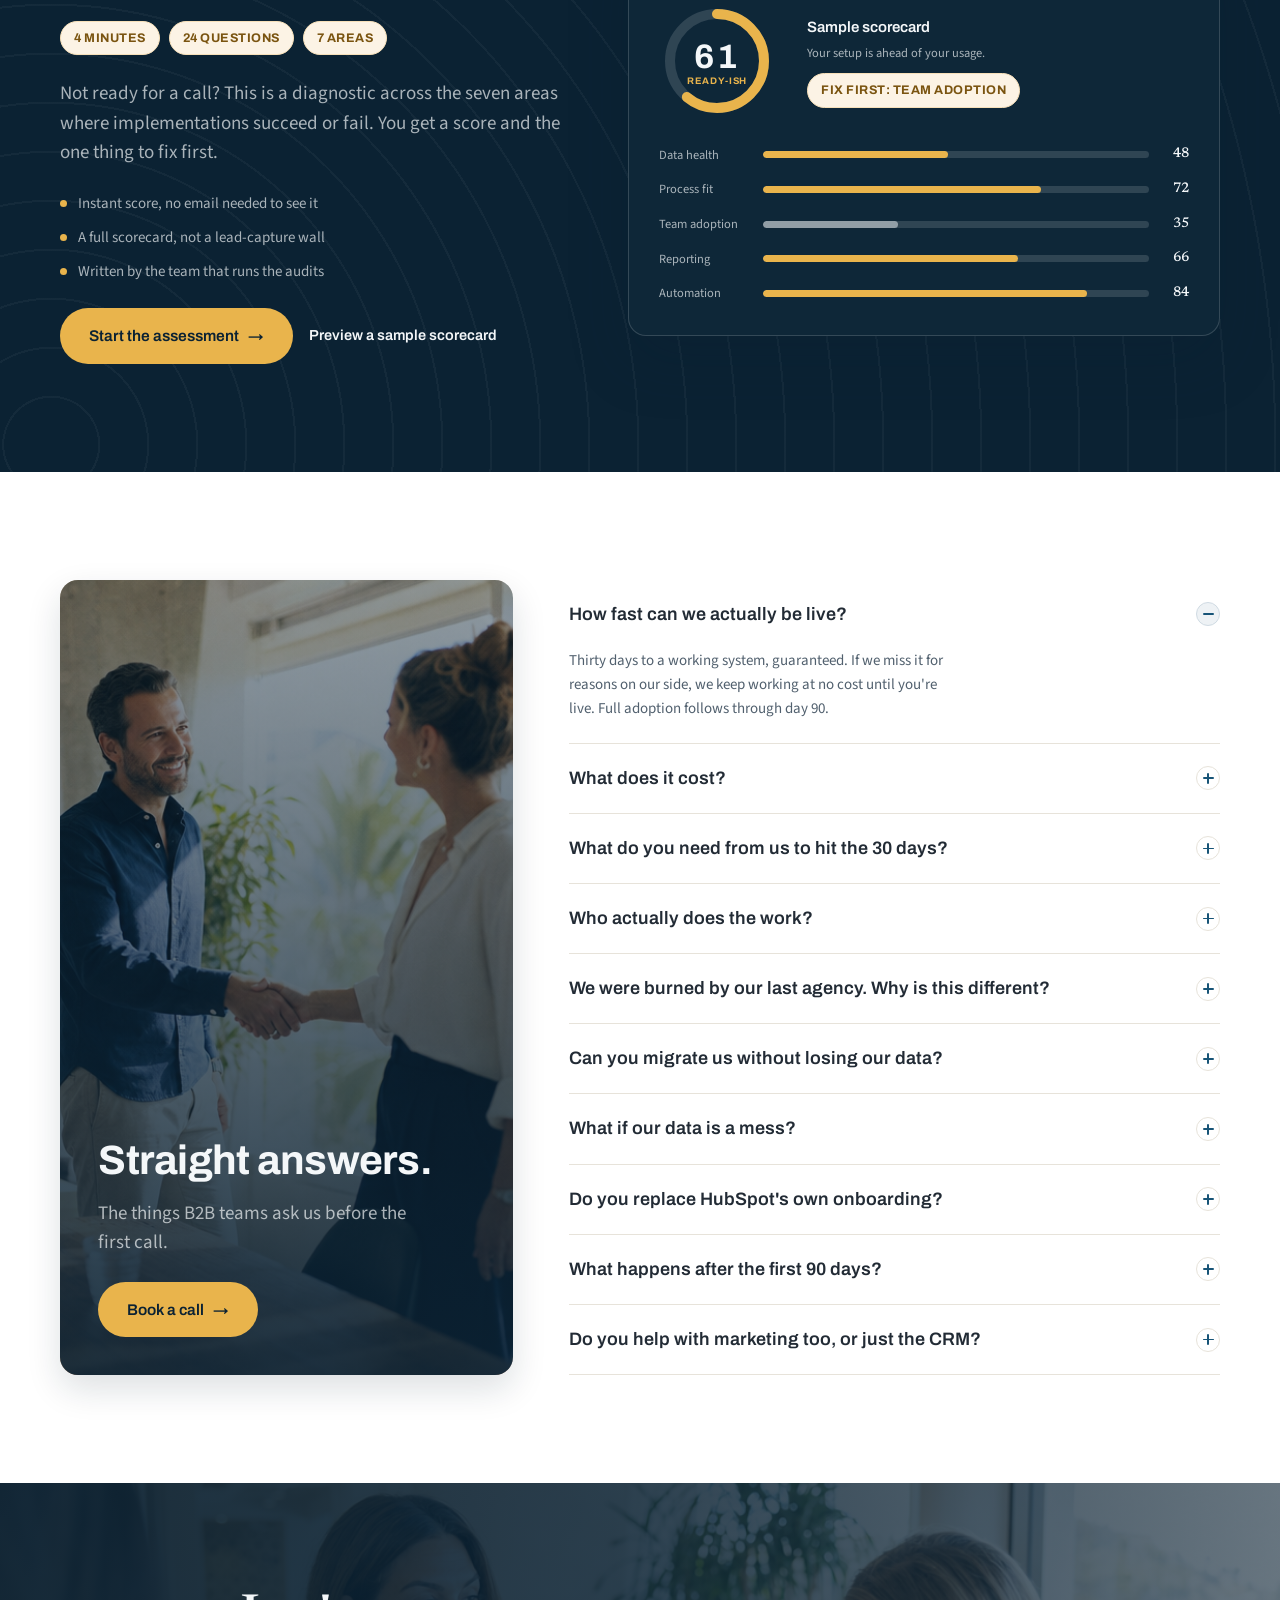
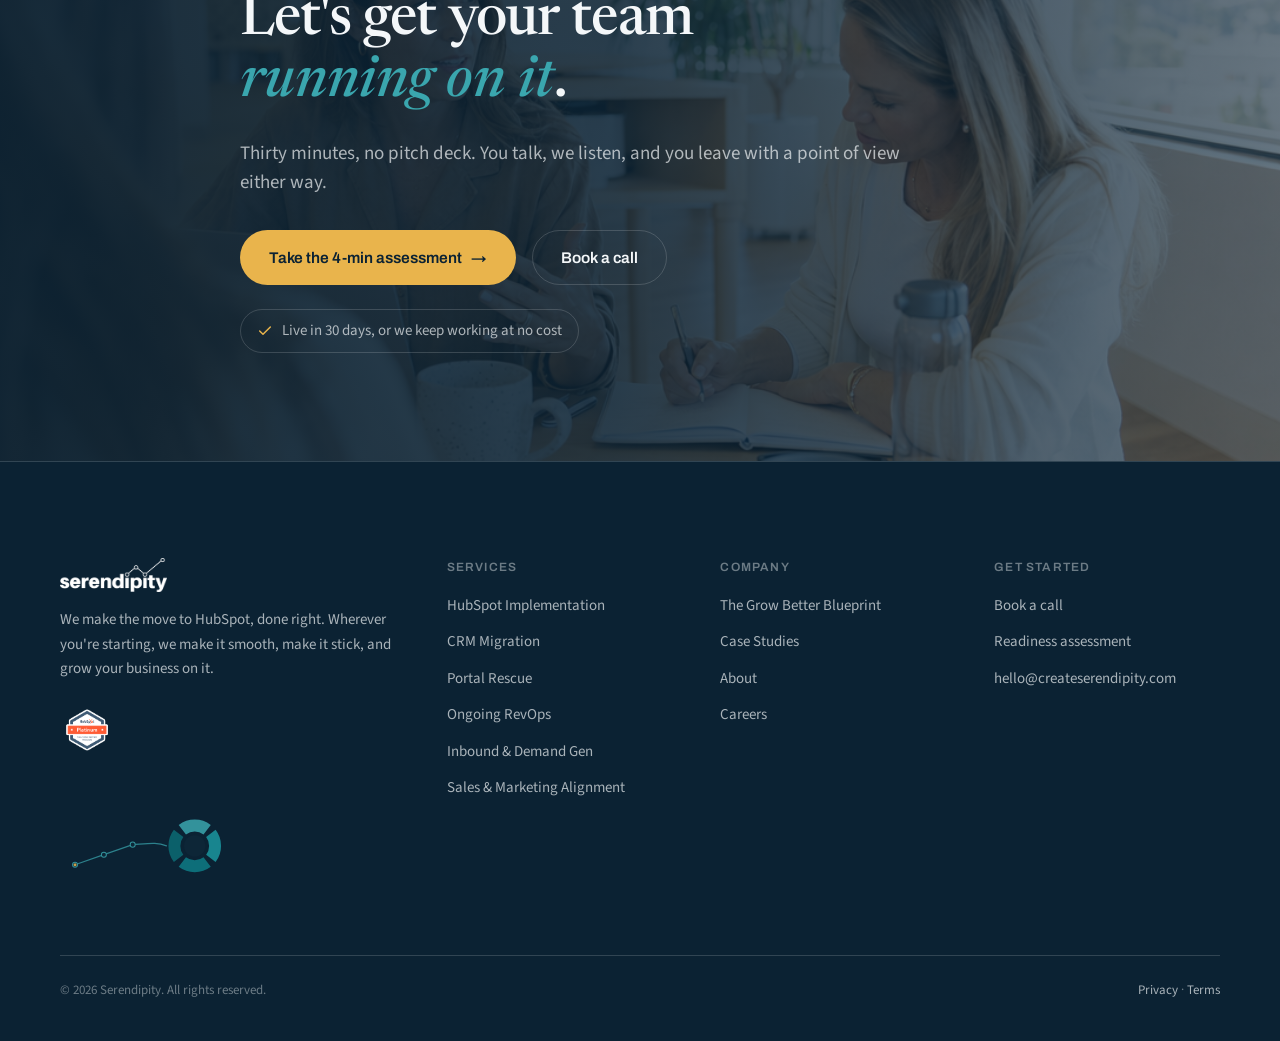
==== commit 4167de20: "V3: Grow Better Blueprint framework + 6 service pages + Services index The owned framework (per Luke" ====
--- a/index.html
+++ b/index.html
@@ -30,11 +30,10 @@
   <div class="wrap">
     <a class="logo-link" href="#top" aria-label="Serendipity home"><img class="logo-img" src="assets/logo/serendipity-logo.png" alt="Serendipity"><span class="logo-tag">Build the funnel. Drive revenue.</span></a>
     <nav class="main-nav" id="mainNav">
-      <a href="#help">Services</a>
+      <a href="services.html">Services</a>
+      <a href="grow-better-blueprint.html">The Blueprint</a>
       <a href="case-studies.html">Case Studies</a>
-      <a href="assessment.html">Take the assessment</a>
       <a href="about.html">About</a>
-      <a href="#faq">FAQ</a>
       <a href="contact.html">Contact</a>
     </nav>
     <div class="header-actions">
@@ -163,7 +162,7 @@
           <h3>HubSpot Implementation</h3>
           <p class="svc-desc">We architect HubSpot around your sales process, not a template, and train your team as we build, from a focused first build to a full revenue stack.</p>
           <div class="svc-shot"><img id="shot-impl" src="assets/screenshots/deal_pipeline.png" alt="HubSpot deal pipeline board" loading="lazy" decoding="async"></div>
-          <a class="svc-link" href="contact.html">I'm new to HubSpot <span class="arrow">→</span></a>
+          <a class="svc-link" href="implementation.html">I'm new to HubSpot <span class="arrow">→</span></a>
         </article>
 
         <article class="svc-card reveal d1" id="migration">
@@ -185,7 +184,7 @@
               <path d="M250 128 l8 8 15 -17" fill="none" stroke="#E9B44C" stroke-width="3" stroke-linecap="round" stroke-linejoin="round"/>
             </svg>
           </div>
-          <a class="svc-link" href="contact.html">I'm switching off Salesforce <span class="arrow">→</span></a>
+          <a class="svc-link" href="migration.html">I'm switching off Salesforce <span class="arrow">→</span></a>
         </article>
 
         <article class="svc-card reveal" id="rescue">
@@ -204,7 +203,7 @@
               </g>
             </svg>
           </div>
-          <a class="svc-link" href="contact.html">I inherited a mess <span class="arrow">→</span></a>
+          <a class="svc-link" href="portal-rescue.html">I inherited a mess <span class="arrow">→</span></a>
         </article>
 
         <article class="svc-card reveal d1" id="revops">
@@ -212,7 +211,7 @@
           <h3>Ongoing RevOps</h3>
           <p class="svc-desc">A fractional operations partner who keeps the system honest as you grow: integrations, data migrations, CRM architecture, custom API work, complex automations, and the reporting leadership runs on.</p>
           <div class="svc-shot"><img id="shot-revops" src="assets/screenshots/deal_report.png" alt="HubSpot deal report dashboard" loading="lazy" decoding="async"></div>
-          <a class="svc-link" href="contact.html">We're live and growing <span class="arrow">→</span></a>
+          <a class="svc-link" href="revops.html">We're live and growing <span class="arrow">→</span></a>
         </article>
       </div>
 
@@ -233,7 +232,7 @@
               <span>Paid + demand gen</span>
               <span>Lead routing</span>
             </div>
-            <a class="svc-link grow-link" href="contact.html">See the growth layer <span class="arrow">→</span></a>
+            <a class="svc-link grow-link" href="demand-gen.html">See the growth layer <span class="arrow">→</span></a>
           </div>
           <div class="grow-viz">
             <span class="gv-head">Lead scoring · how we tier your target accounts</span>
@@ -250,6 +249,8 @@
           </div>
         </article>
       </div>
+
+      <p class="builders-line reveal d1" style="margin-top: var(--s-5);">Sales and marketing pulling in different directions? The connective piece is alignment, getting both teams on the same data, the same pipeline, and the same number. <a href="alignment.html" style="color: var(--c-accent); font-weight: 600; white-space: nowrap;">Align sales and marketing &rarr;</a></p>
     </div>
   </section>
 
@@ -263,7 +264,28 @@
       </div>
       <div class="manifesto-viz reveal d2">
         <img class="manifesto-photo" src="assets/imagery/lifestyle/04-founder-desk.png" alt="Luke, founder of Serendipity, at his desk" loading="lazy" decoding="async">
-        <img class="engine-graphic" src="assets/brand/serendipity-engine.svg" alt="The Serendipity Engine: twenty-six engineered touches converging into one reply">
+        <img class="engine-graphic" src="assets/brand/serendipity-engine.svg" alt="Twenty-six engineered touches converging into one reply">
+      </div>
+    </div>
+  </section>
+
+  <!-- ===================== 4.6 · GROW BETTER BLUEPRINT (cool-gray, the owned framework) ===================== -->
+  <section class="blueprint scheme-cool tx-graph" id="blueprint" data-screen-label="Grow Better Blueprint">
+    <div class="wrap">
+      <div class="section-head center reveal">
+        <span class="eyebrow">The Grow Better Blueprint</span>
+        <h2>Everyone launches HubSpot. We make it the system you <span class="hl-gold">actually run on</span>.</h2>
+        <p class="lede">Most teams buy HubSpot, set up a fraction of it, and stall, because nobody showed them the right sequence. Do you start with Marketing Hub or Sales Hub? When do you add RevOps? The Grow Better Blueprint is that sequence: a proven path from your first build to a full revenue engine, mapped to where you are today and run with you over the next 12 to 18 months.</p>
+      </div>
+      <figure class="blueprint-figure reveal d1">
+        <img src="assets/brand/grow-better-blueprint.svg" alt="The Grow Better Blueprint: start by building momentum, begin with the end in mind, then your 6 to 12 month plan flows into the Attract, Engage, Convert, Delight flywheel across Marketing, Sales, and Service Hubs with RevOps at the center">
+      </figure>
+      <div class="blueprint-foot reveal d1">
+        <p class="blueprint-here"><span class="bh-pin">You are here</span> The 4-minute Readiness Score shows you exactly where you are on the Blueprint. That is your starting point.</p>
+        <div class="cta-row">
+          <a class="btn btn-gold" href="assessment.html">See where you are <span class="arrow">→</span></a>
+          <a class="btn btn-ghost" href="grow-better-blueprint.html">Explore the Blueprint</a>
+        </div>
       </div>
     </div>
   </section>
@@ -566,25 +588,26 @@
         <a class="logo-link" href="#top"><img class="logo-img" src="assets/logo/serendipity-logo-white.png" alt="Serendipity"></a>
         <p>We make the move to HubSpot, done right. Wherever you're starting, we make it smooth, make it stick, and grow your business on it.</p>
         <img class="footer-badge" src="assets/badges/hubspot-platinum-badge.png" alt="HubSpot Platinum Solutions Partner">
-        <img class="footer-mark" src="assets/brand/convergence-mark-dark.svg" alt="" aria-hidden="true">
+        <img class="footer-mark" src="assets/brand/grow-better-blueprint-mark.svg" alt="" aria-hidden="true">
       </div>
       <div>
         <h4>Services</h4>
         <ul>
-          <li><a href="#implementation">HubSpot Implementation</a></li>
-          <li><a href="#migration">CRM Migration</a></li>
-          <li><a href="#rescue">Portal Rescue</a></li>
-          <li><a href="#revops">Ongoing RevOps</a></li>
-          <li><a href="#inbound">Inbound &amp; Demand Gen</a></li>
+          <li><a href="implementation.html">HubSpot Implementation</a></li>
+          <li><a href="migration.html">CRM Migration</a></li>
+          <li><a href="portal-rescue.html">Portal Rescue</a></li>
+          <li><a href="revops.html">Ongoing RevOps</a></li>
+          <li><a href="demand-gen.html">Inbound &amp; Demand Gen</a></li>
+          <li><a href="alignment.html">Sales &amp; Marketing Alignment</a></li>
         </ul>
       </div>
       <div>
         <h4>Company</h4>
         <ul>
+          <li><a href="grow-better-blueprint.html">The Grow Better Blueprint</a></li>
           <li><a href="case-studies.html">Case Studies</a></li>
           <li><a href="about.html">About</a></li>
           <li><a href="careers.html">Careers</a></li>
-          <li><a href="#faq">FAQ</a></li>
         </ul>
       </div>
       <div>
--- a/css/sections.css
+++ b/css/sections.css
@@ -395,3 +395,13 @@
 .luke-photo img{object-fit:cover;}
 .hero-bg img{object-position:72% center;}
 .cert-badge img{object-fit:contain;}
+
+/* ===== Grow Better Blueprint (homepage owned-framework section) ===== */
+.blueprint .section-head.center { margin-bottom: var(--s-6); }
+.blueprint-figure { margin: 0 auto; max-width: 880px; }
+.blueprint-figure img { width: 100%; height: auto; display: block; }
+.blueprint-foot { max-width: 760px; margin: var(--s-6) auto 0; display: flex; flex-direction: column; align-items: center; gap: var(--s-4); text-align: center; }
+.blueprint-here { font-size: var(--fs-body); color: var(--c-ink-2); line-height: 1.6; max-width: 58ch; }
+.bh-pin { display: inline-block; background: var(--c-marker); color: var(--c-navy); font-family: var(--ff-heading); font-weight: 700; font-size: 11.5px; letter-spacing: .05em; text-transform: uppercase; padding: 3px 10px; border-radius: 999px; margin-right: 9px; vertical-align: middle; }
+.blueprint-foot .cta-row { justify-content: center; }
+@media (max-width: 720px) { .blueprint-figure { max-width: 520px; } }
--- a/css/site.css
+++ b/css/site.css
@@ -236,10 +236,11 @@
 .more-soon { text-align: center; max-width: 62ch; margin: 0 auto; color: var(--c-ink-2); font-size: var(--fs-body); line-height: 1.6; }
 @media (max-width: 1000px) { .case-card.cs-built { grid-template-columns: 1fr; } }
 
-/* About — light founder-video slot + warm purpose line */
-.founder-video { margin-top: var(--s-4); max-width: 64ch; }
-.video-slot-light { background: var(--c-surface); border: 1px solid var(--c-line); color: var(--c-ink); }
-.video-slot-light .video-slot-label b { color: var(--c-ink); }
-.video-slot-light .video-slot-label span { color: var(--c-ink-3); }
+/* About — founder's journey (centered editorial letter) + warm purpose line */
+.founder-letter { max-width: 62ch; margin: 0 auto; display: flex; flex-direction: column; gap: var(--s-4); }
+.founder-letter > p:first-child { font-size: var(--fs-body-lg); color: var(--c-ink-2); line-height: 1.62; }
+.founder-faith { font-family: var(--font-display); font-size: clamp(19px,1.9vw,23px); line-height: 1.45; color: var(--c-ink); padding-left: var(--s-3); border-left: 3px solid var(--c-marker); }
+.founder-signoff { font-size: var(--fs-body-lg); color: var(--c-ink-2); font-style: italic; line-height: 1.55; }
+.founder-sig { display: block; margin-top: 8px; font-style: normal; font-family: var(--font-ui); font-weight: 700; font-size: 12.5px; letter-spacing: 0.06em; text-transform: uppercase; color: var(--c-ink-3); }
 .purpose-line { text-align: center; max-width: 42ch; margin: clamp(36px,5vw,56px) auto 0; font-family: var(--font-display); font-style: italic; font-size: clamp(20px,2.4vw,28px); line-height: 1.35; color: var(--c-ink); }
 .purpose-line::before { content: ""; display: block; width: 40px; height: 3px; border-radius: 3px; background: var(--c-marker); margin: 0 auto var(--s-3); }
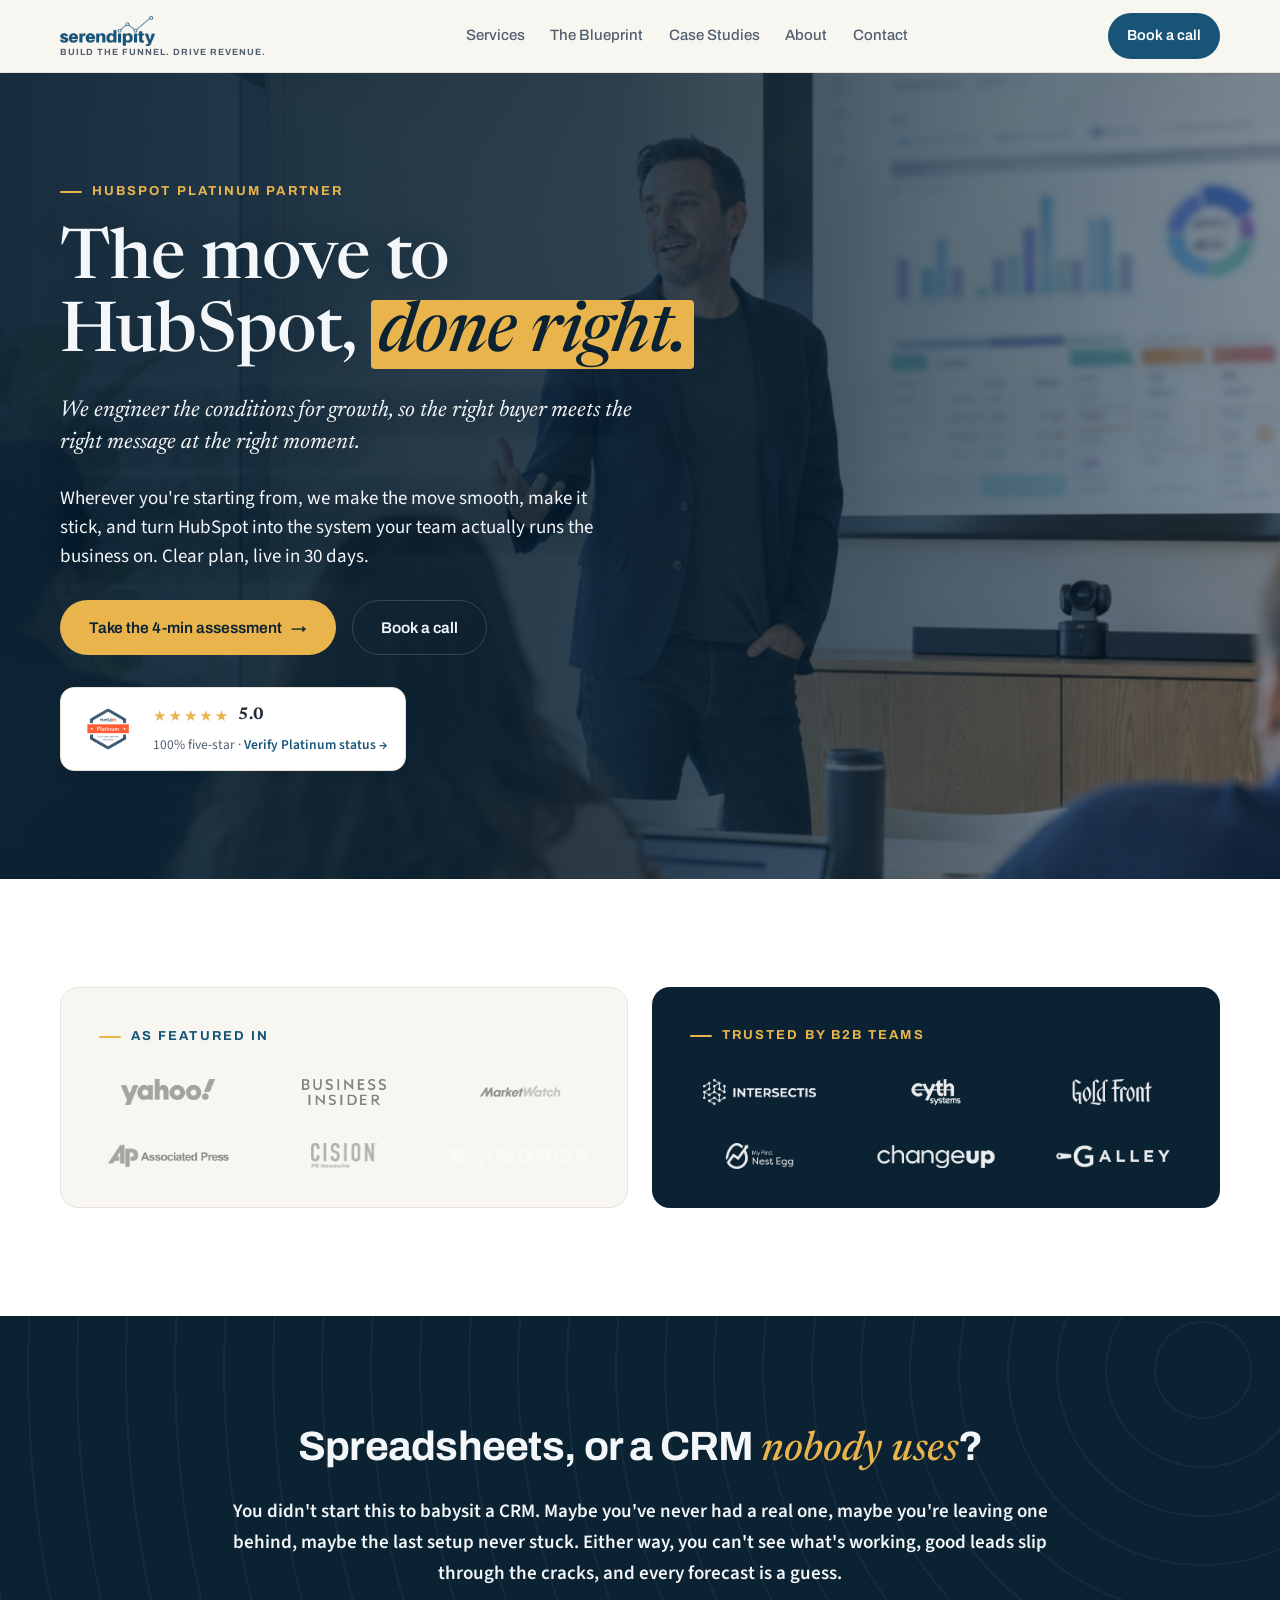
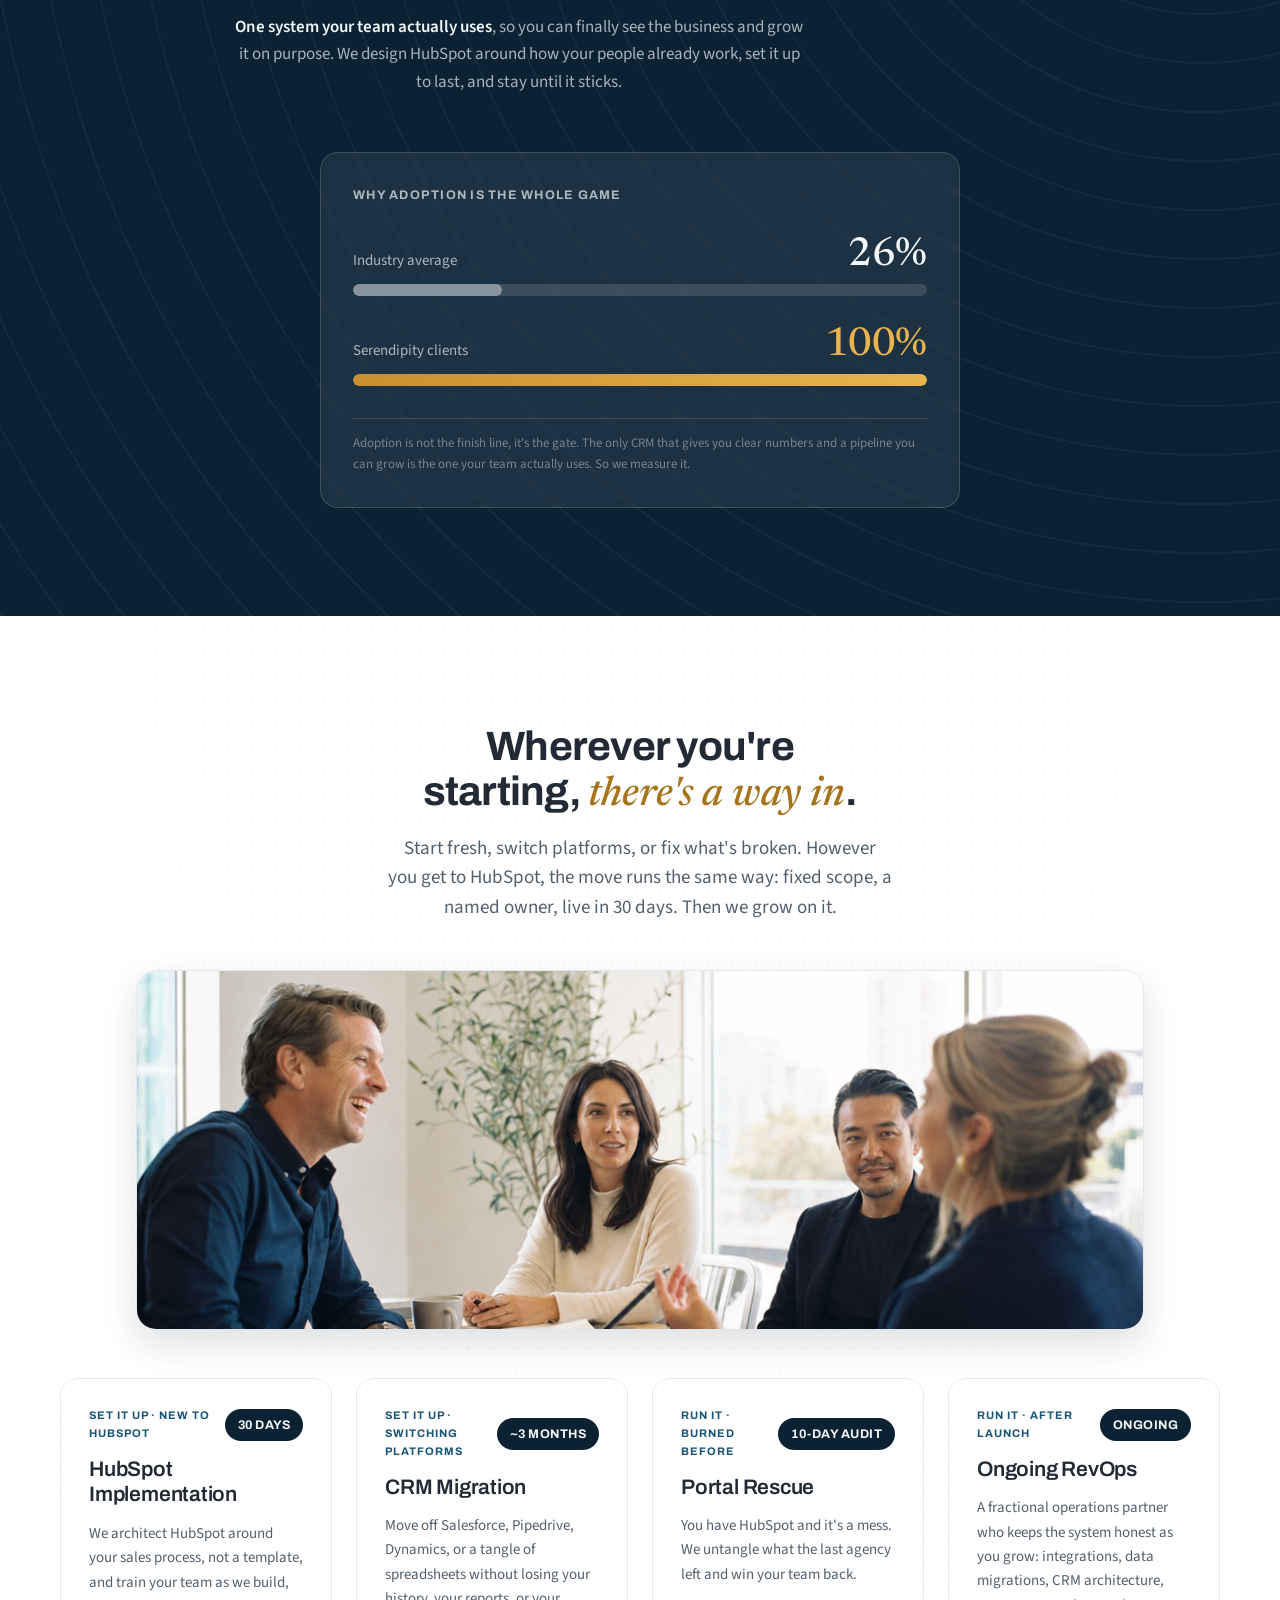
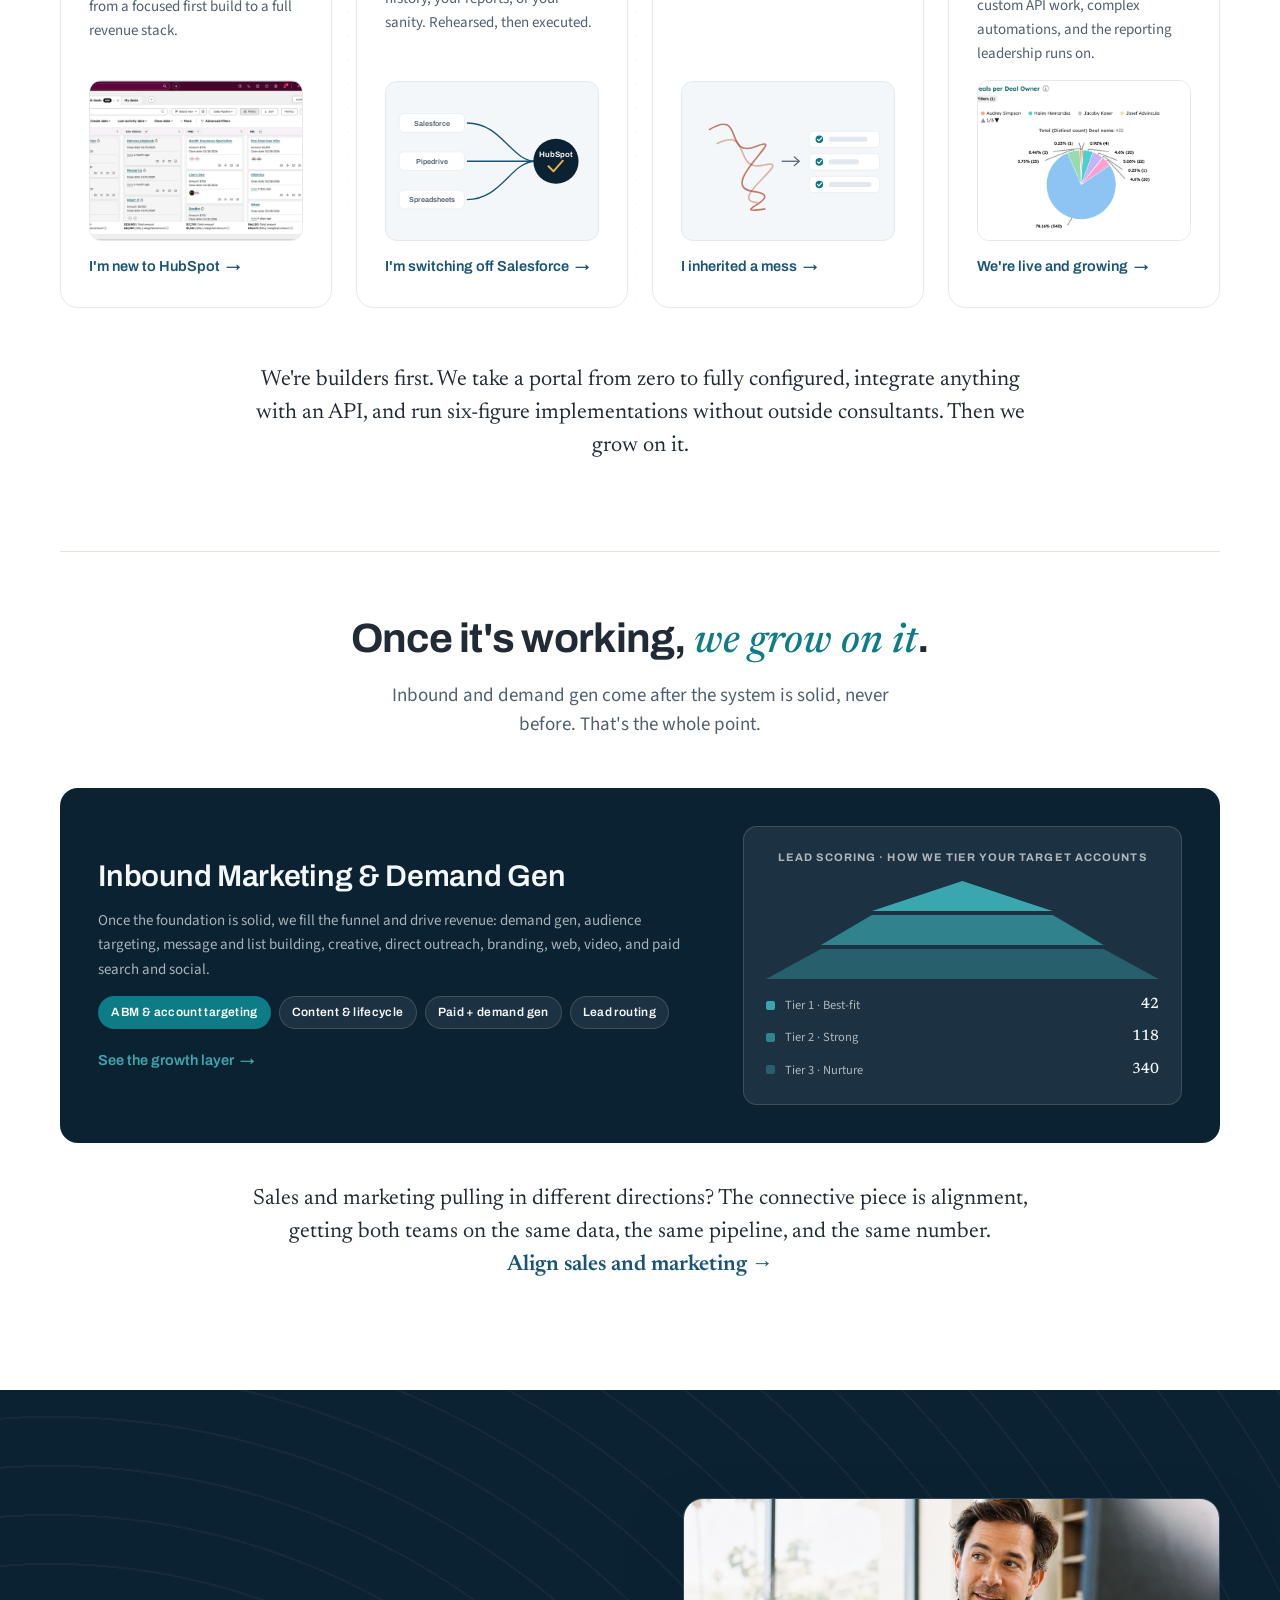
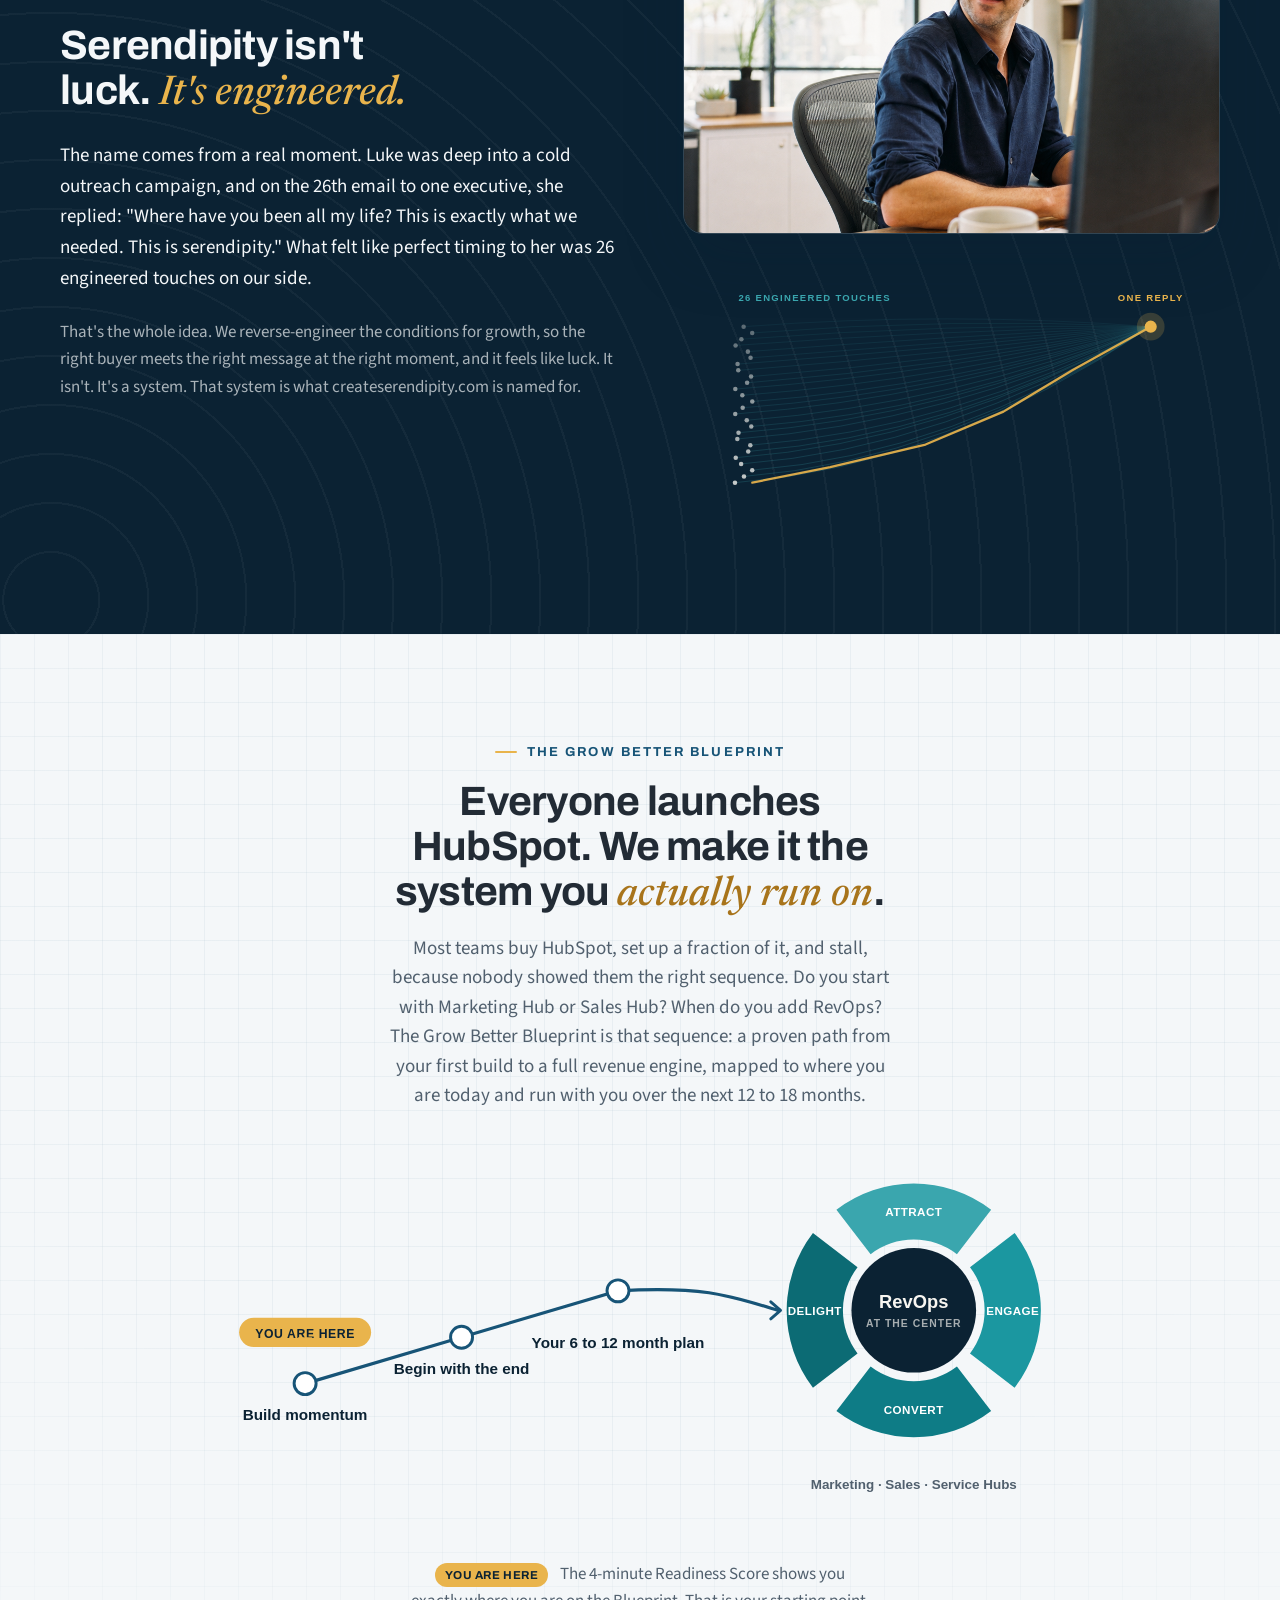
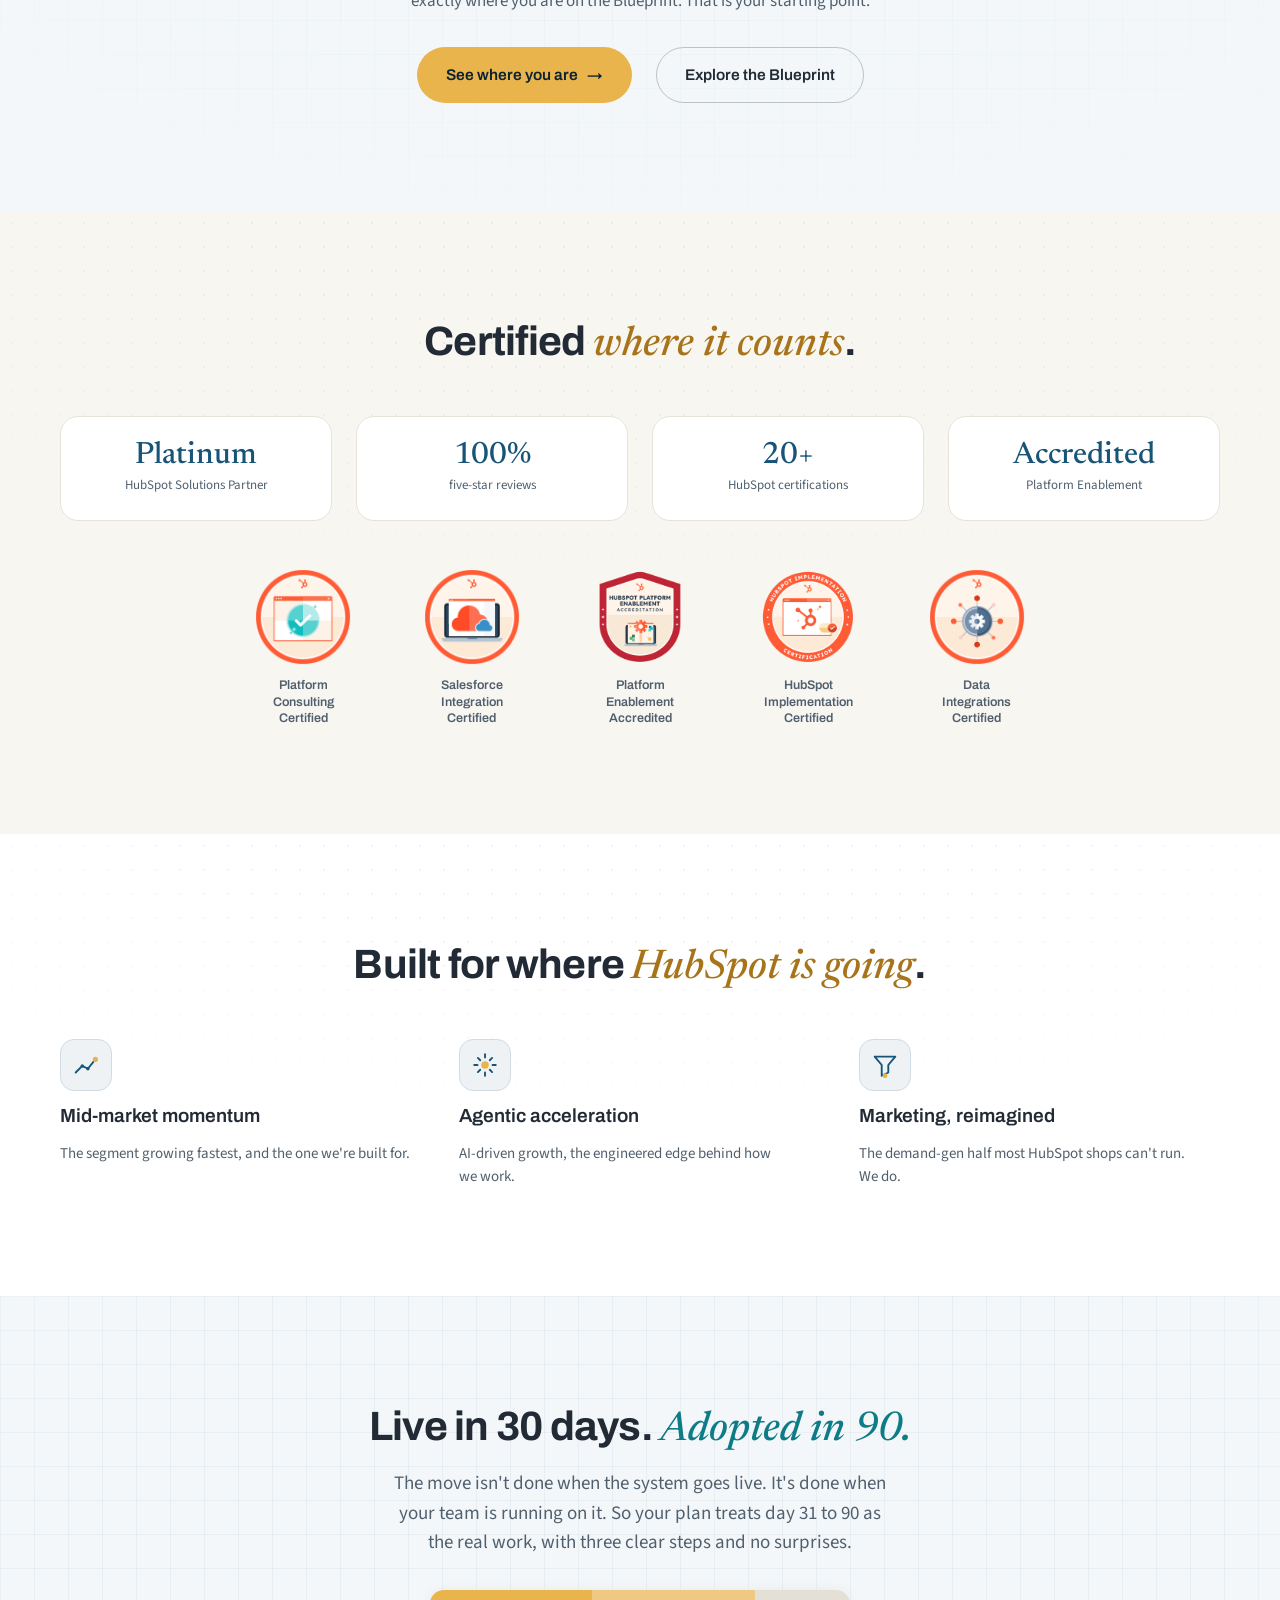
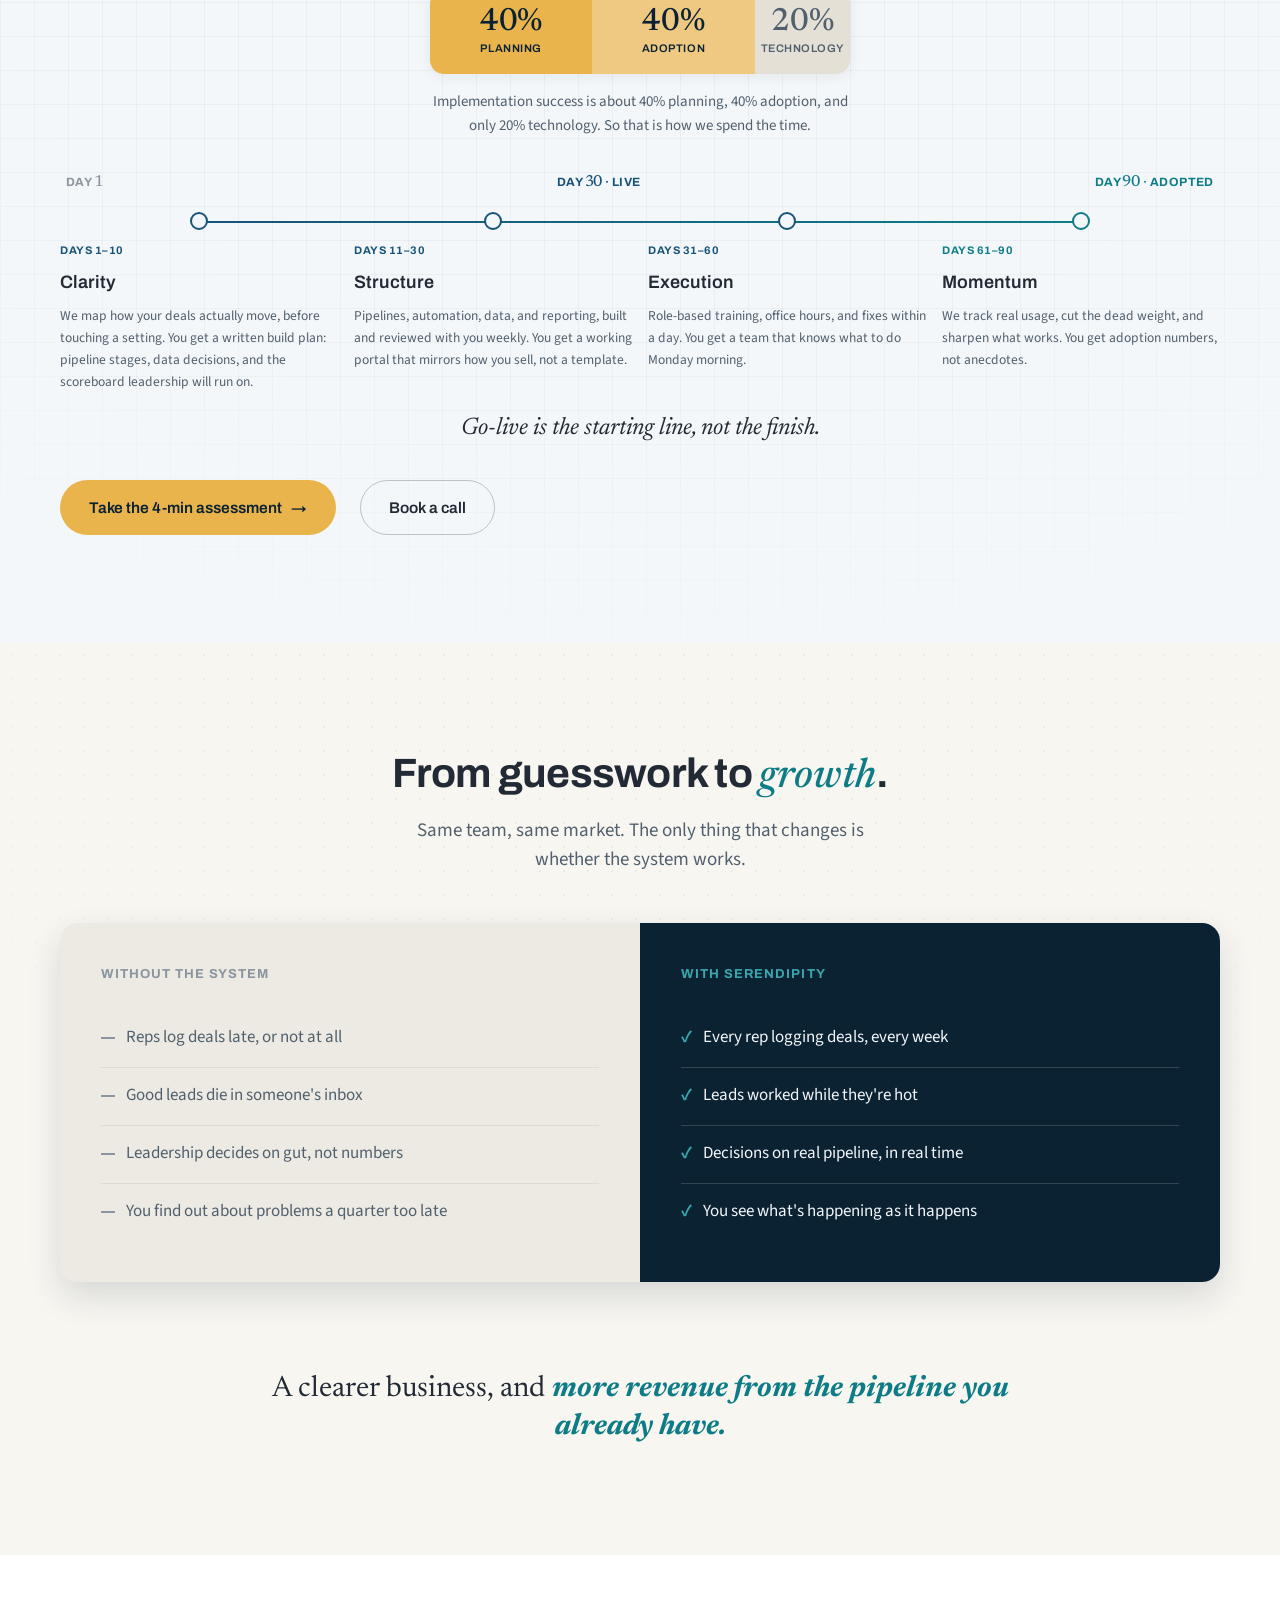
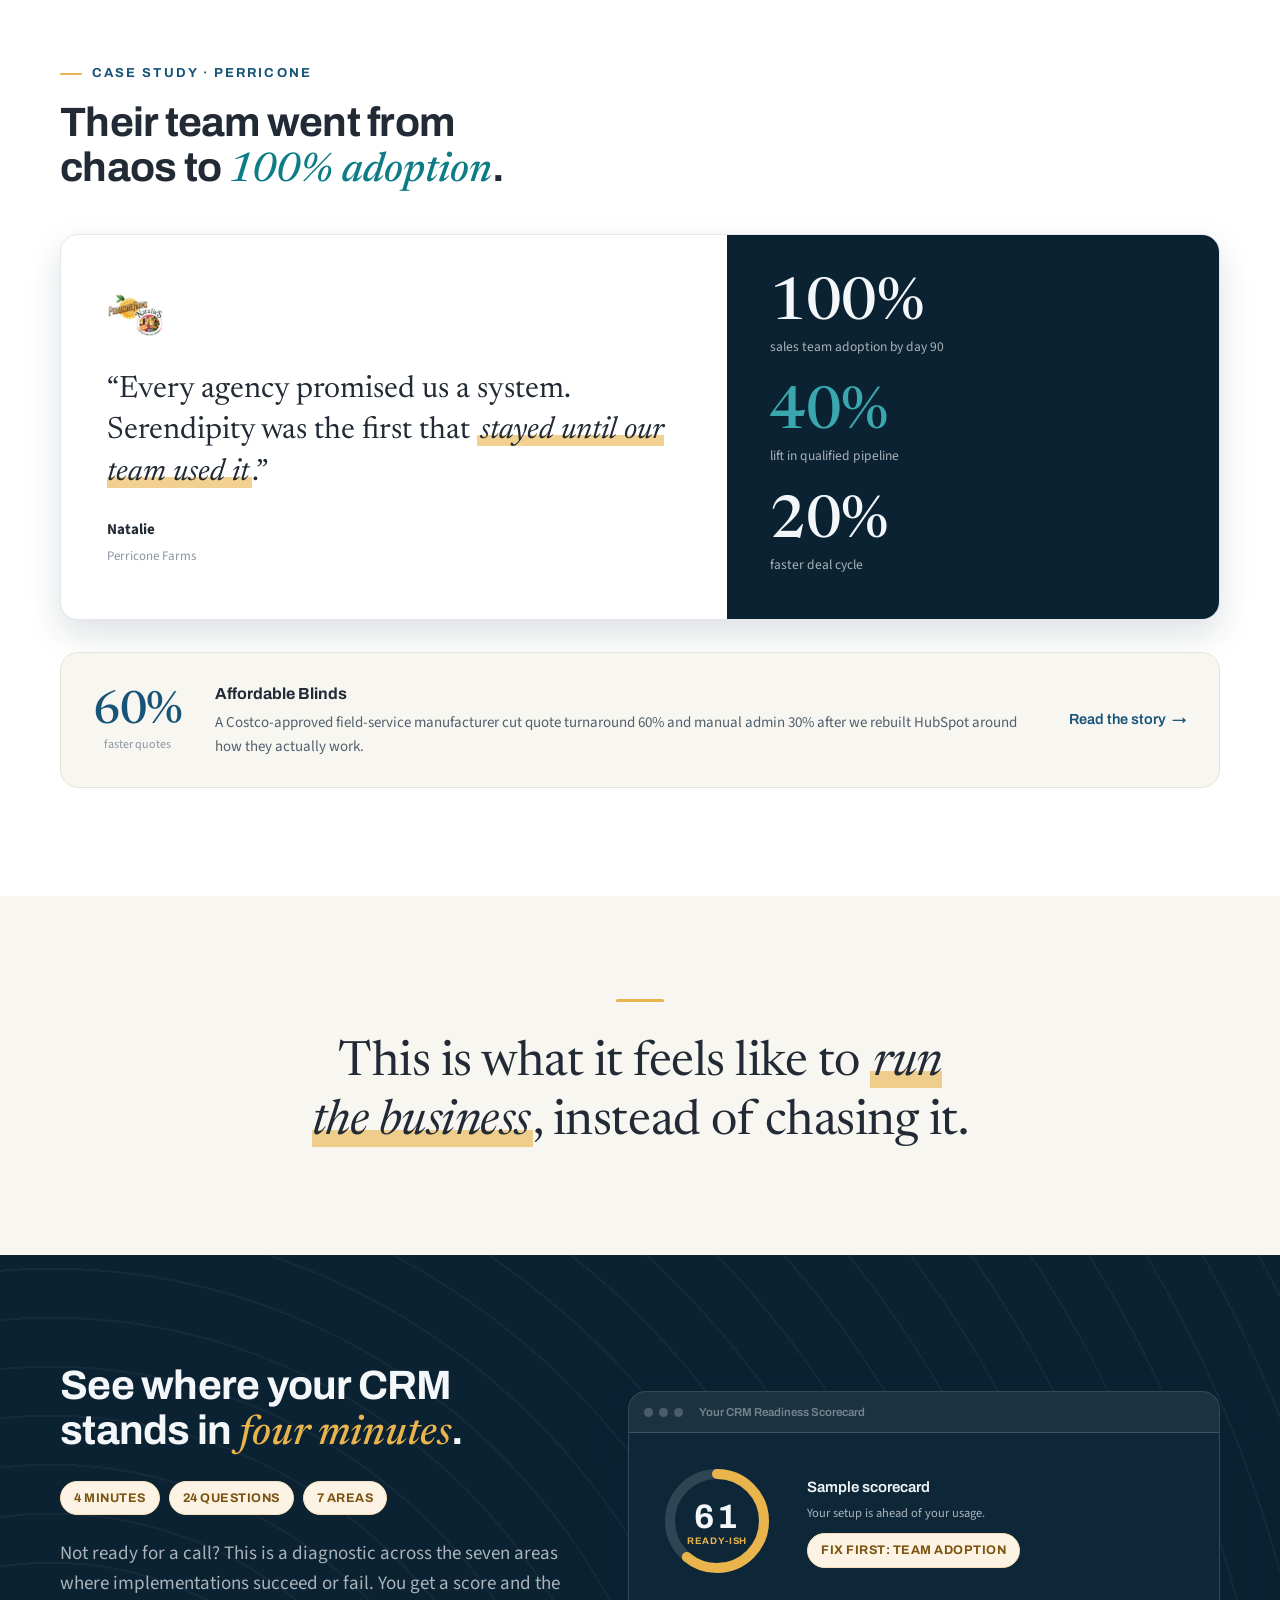
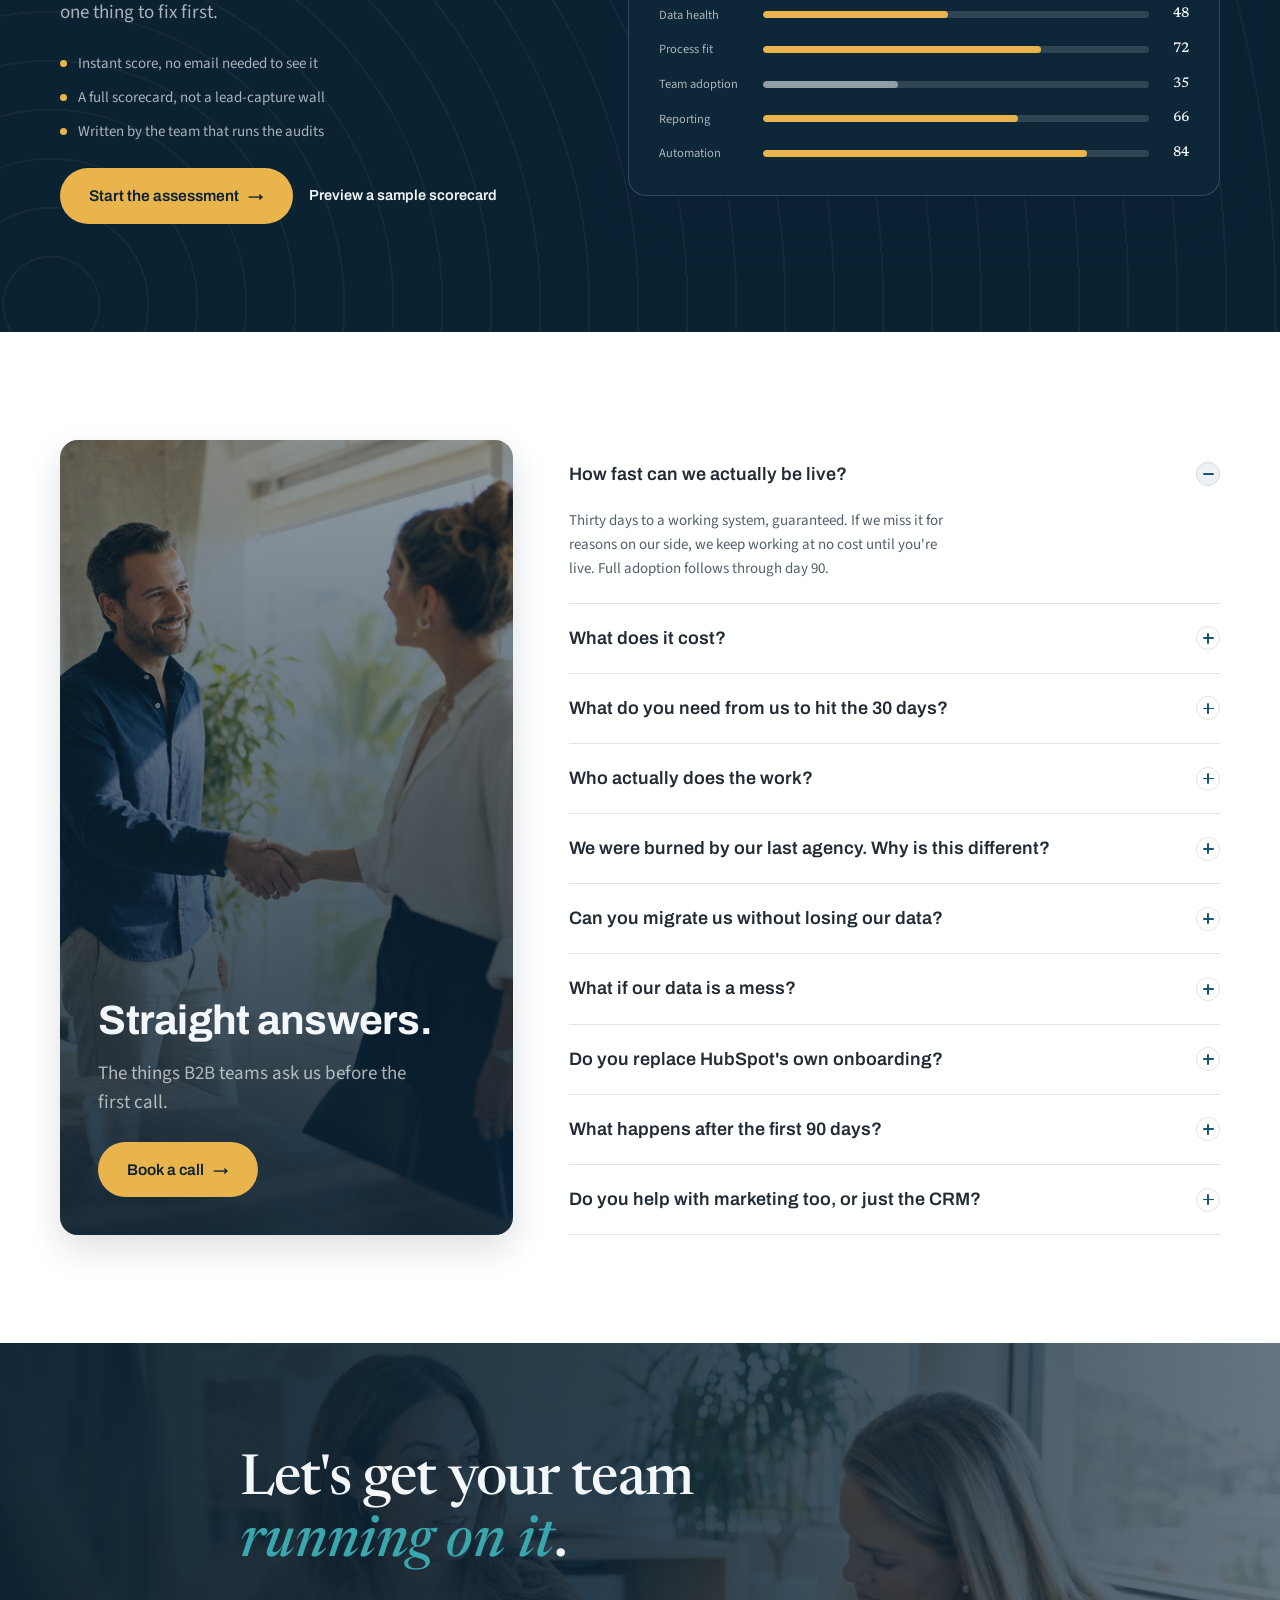
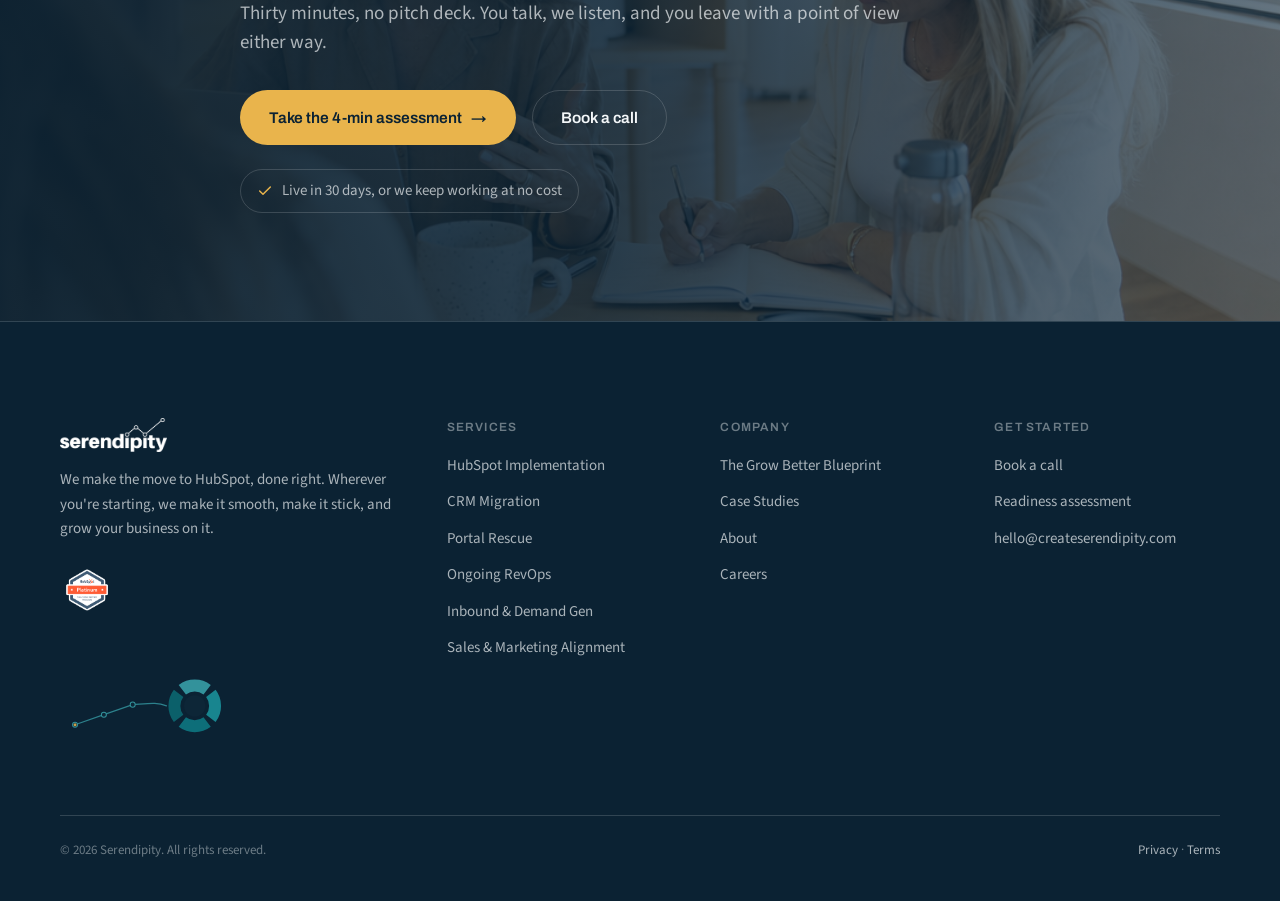
==== commit d740ac20: "Remove the Perricone/Affordable Blinds proof strip from the homepage Drop the small cream proof-stri" ====
--- a/index.html
+++ b/index.html
@@ -102,22 +102,6 @@
   </section>
 
   <!-- ===================== 2.5 · PROOF STRIP (cream, hard results before the scroll) ===================== -->
-  <section class="proof-strip scheme-cream" data-screen-label="Proof strip">
-    <div class="wrap">
-      <div class="proof-strip-inner reveal">
-        <a class="proof-item" href="case-studies.html#perricone">
-          <span class="num">100%</span>
-          <span class="proof-text"><b>Perricone</b><span>a 26-rep team to full CRM adoption</span></span>
-        </a>
-        <span class="proof-sep" aria-hidden="true"></span>
-        <a class="proof-item" href="case-studies.html#affordable-blinds">
-          <span class="num teal">60%</span>
-          <span class="proof-text"><b>Affordable Blinds</b><span>faster quote turnaround</span></span>
-        </a>
-      </div>
-    </div>
-  </section>
-
   <!-- ===================== 3 · PROBLEM (navy, gauge carries it — no photo) ===================== -->
   <section class="problem scheme-navy tx-topo" data-screen-label="Problem">
     <div class="wrap problem-stack">
--- a/css/sections.css
+++ b/css/sections.css
@@ -392,8 +392,9 @@
 /* ---- production <img> fills (replaces prototype <image-slot fit=cover>) ---- */
 .hero-bg img,.problem-bg img,.faq-aside-bg img,.final-bg img,.video-card img,
 .ed-media img,.contact-media img,.cs-dash img,.svc-shot img,.faq-photo img,
-.luke-photo img{object-fit:cover;}
+.luke-photo img,.page-hero-bg img{object-fit:cover;}
 .hero-bg img{object-position:72% center;}
+.page-hero-bg img{object-position:50% 32%;}
 .cert-badge img{object-fit:contain;}
 
 /* ===== Grow Better Blueprint (homepage owned-framework section) ===== */
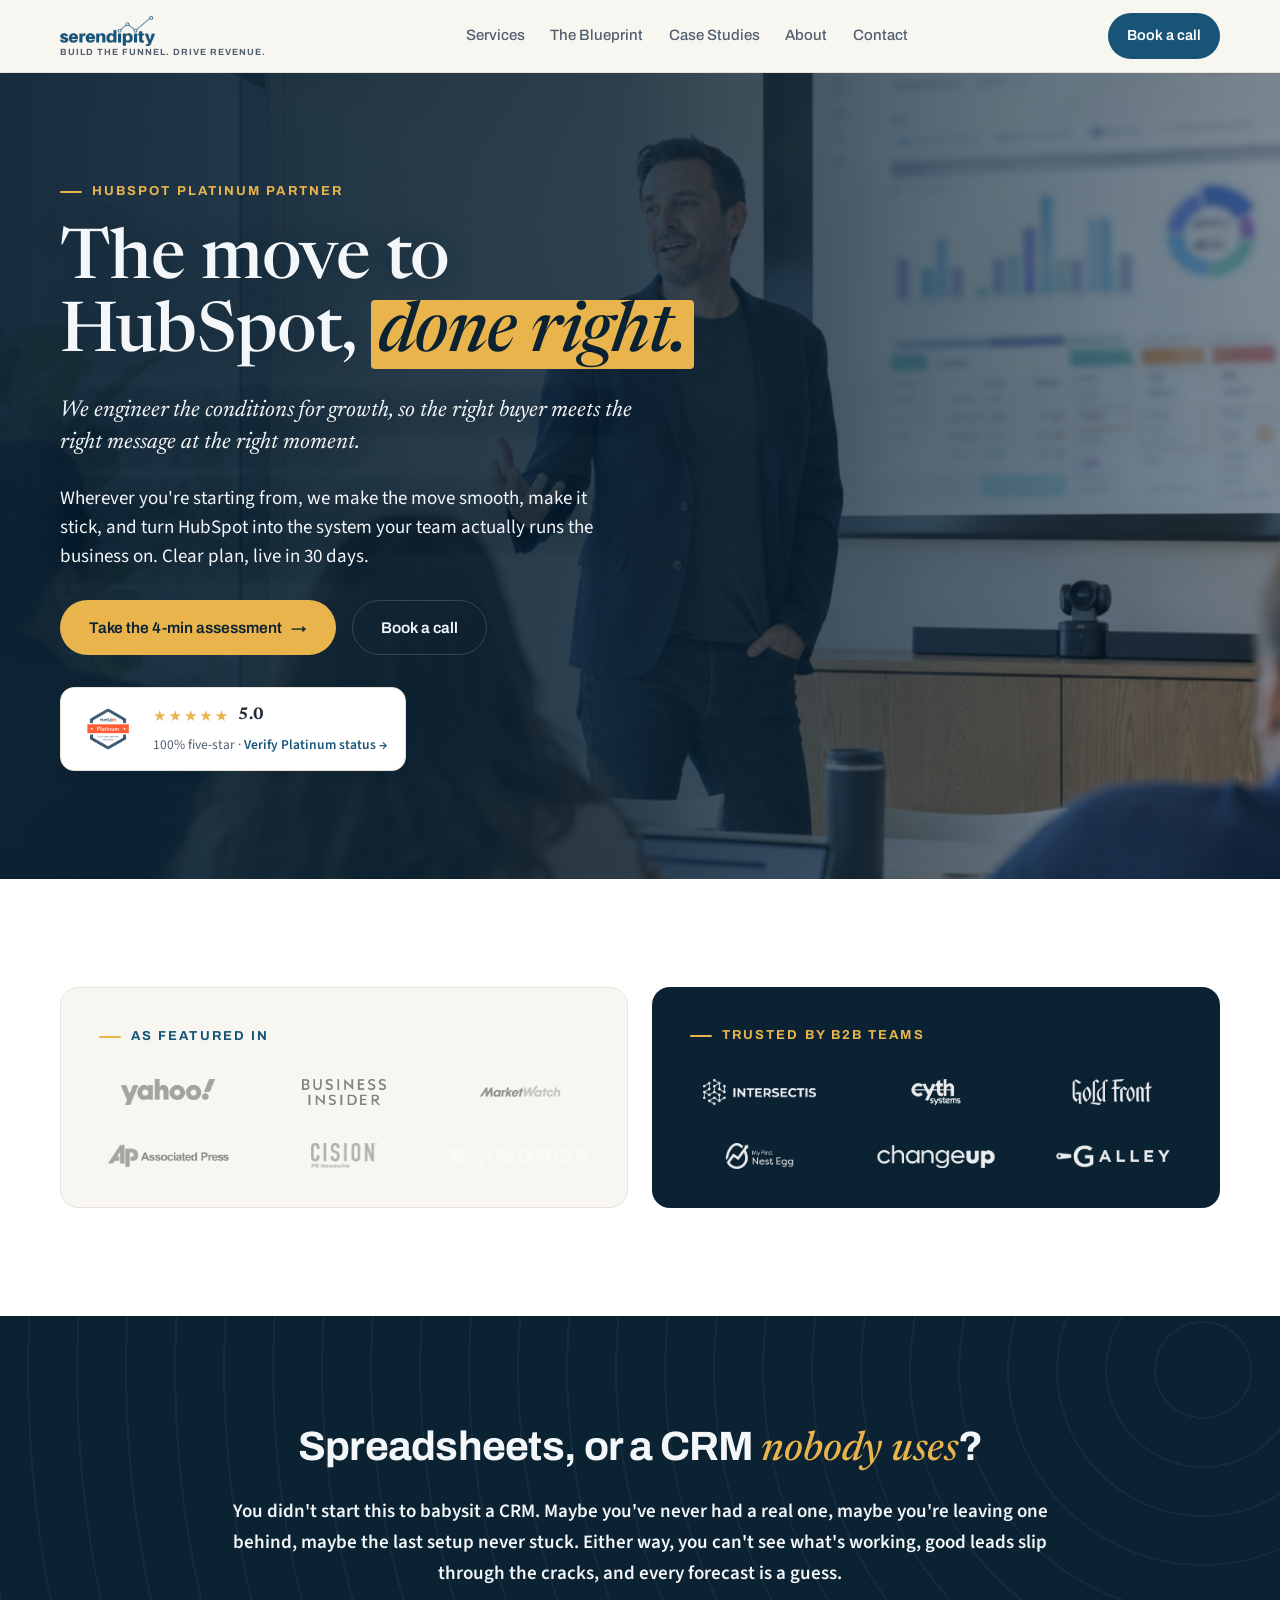
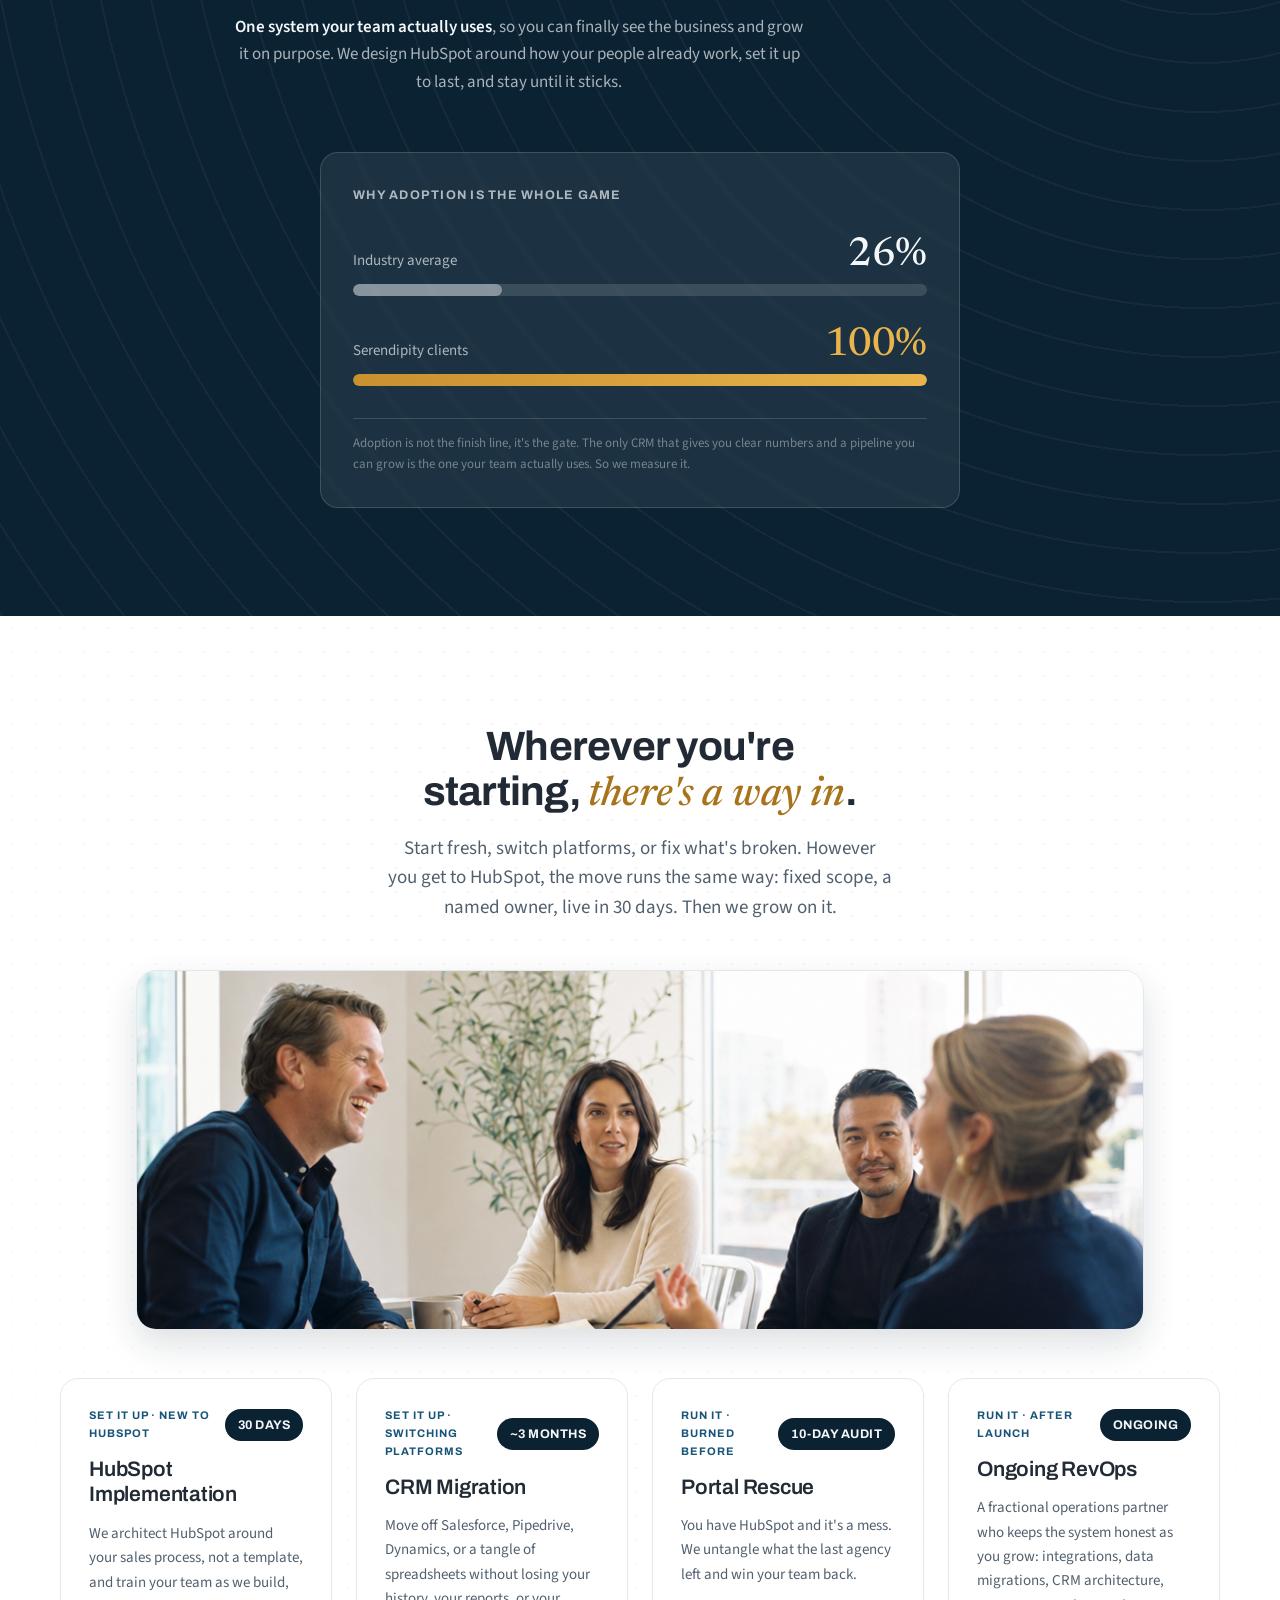
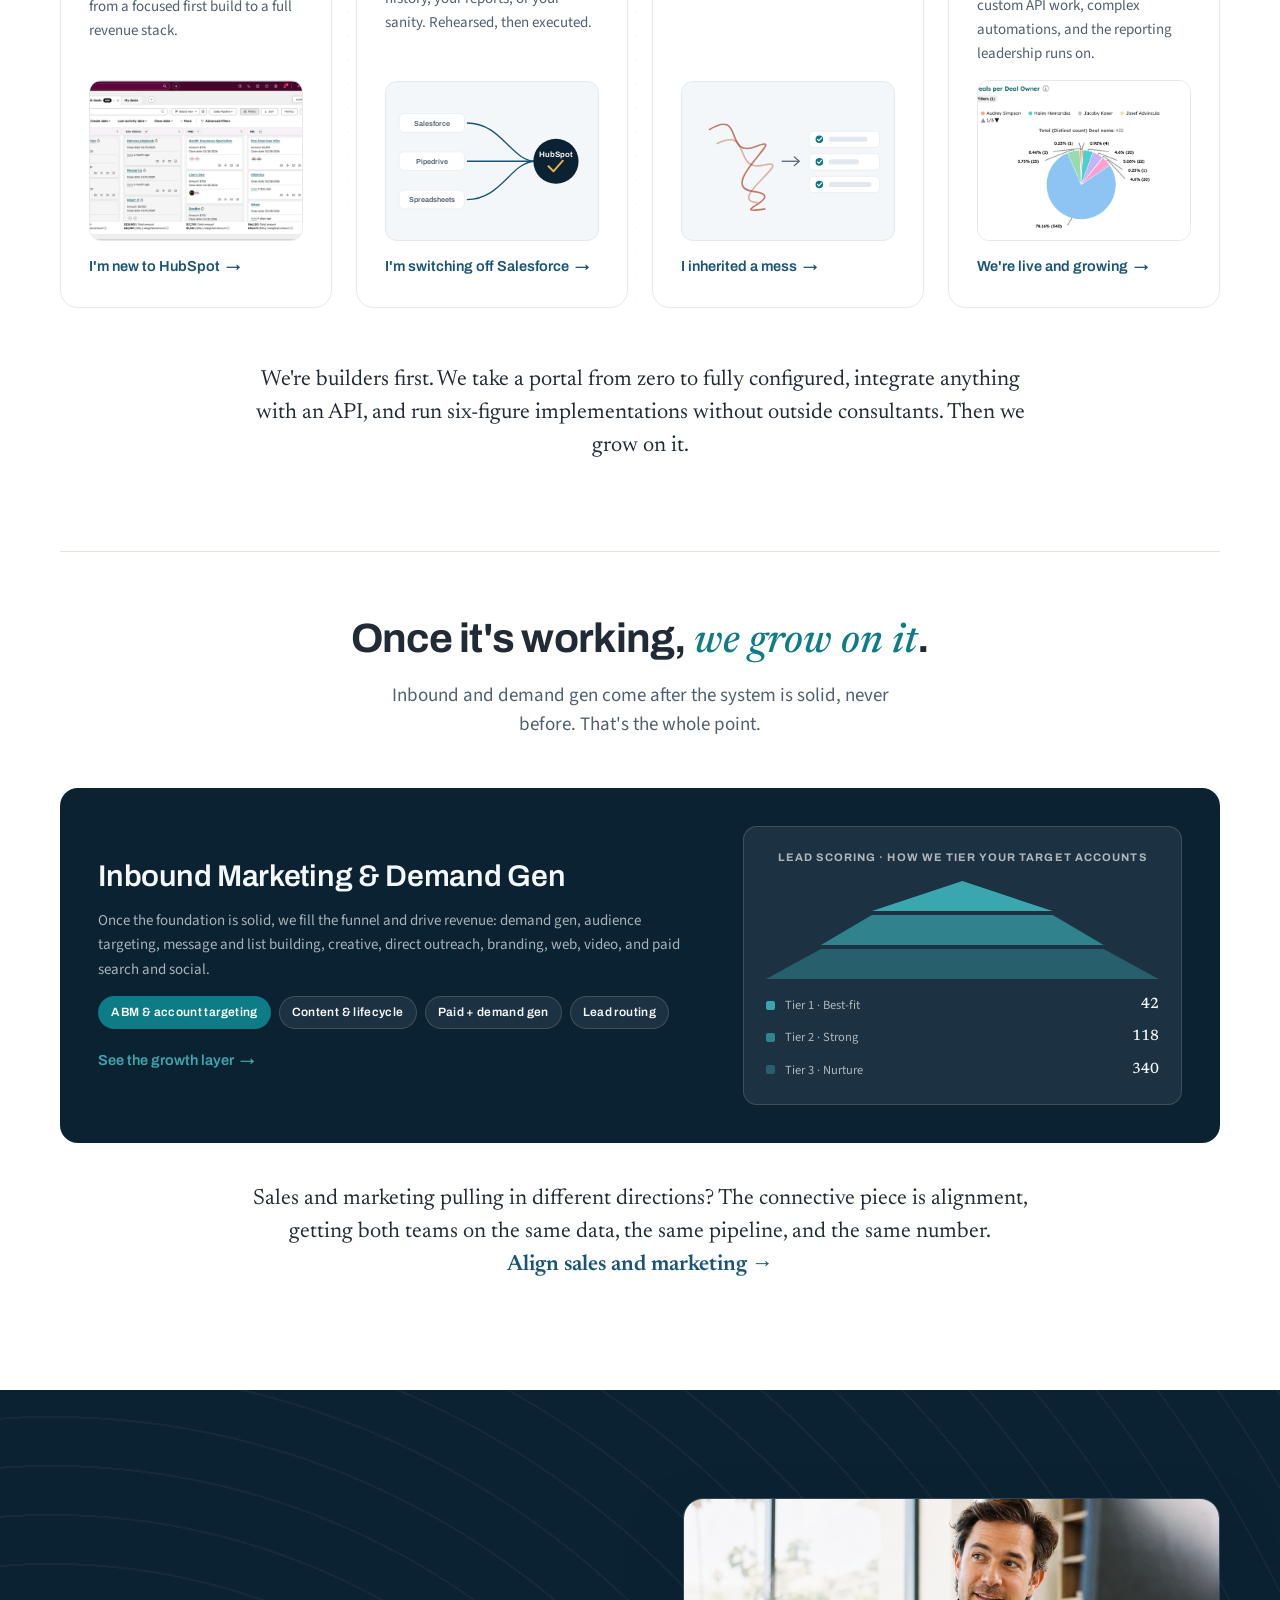
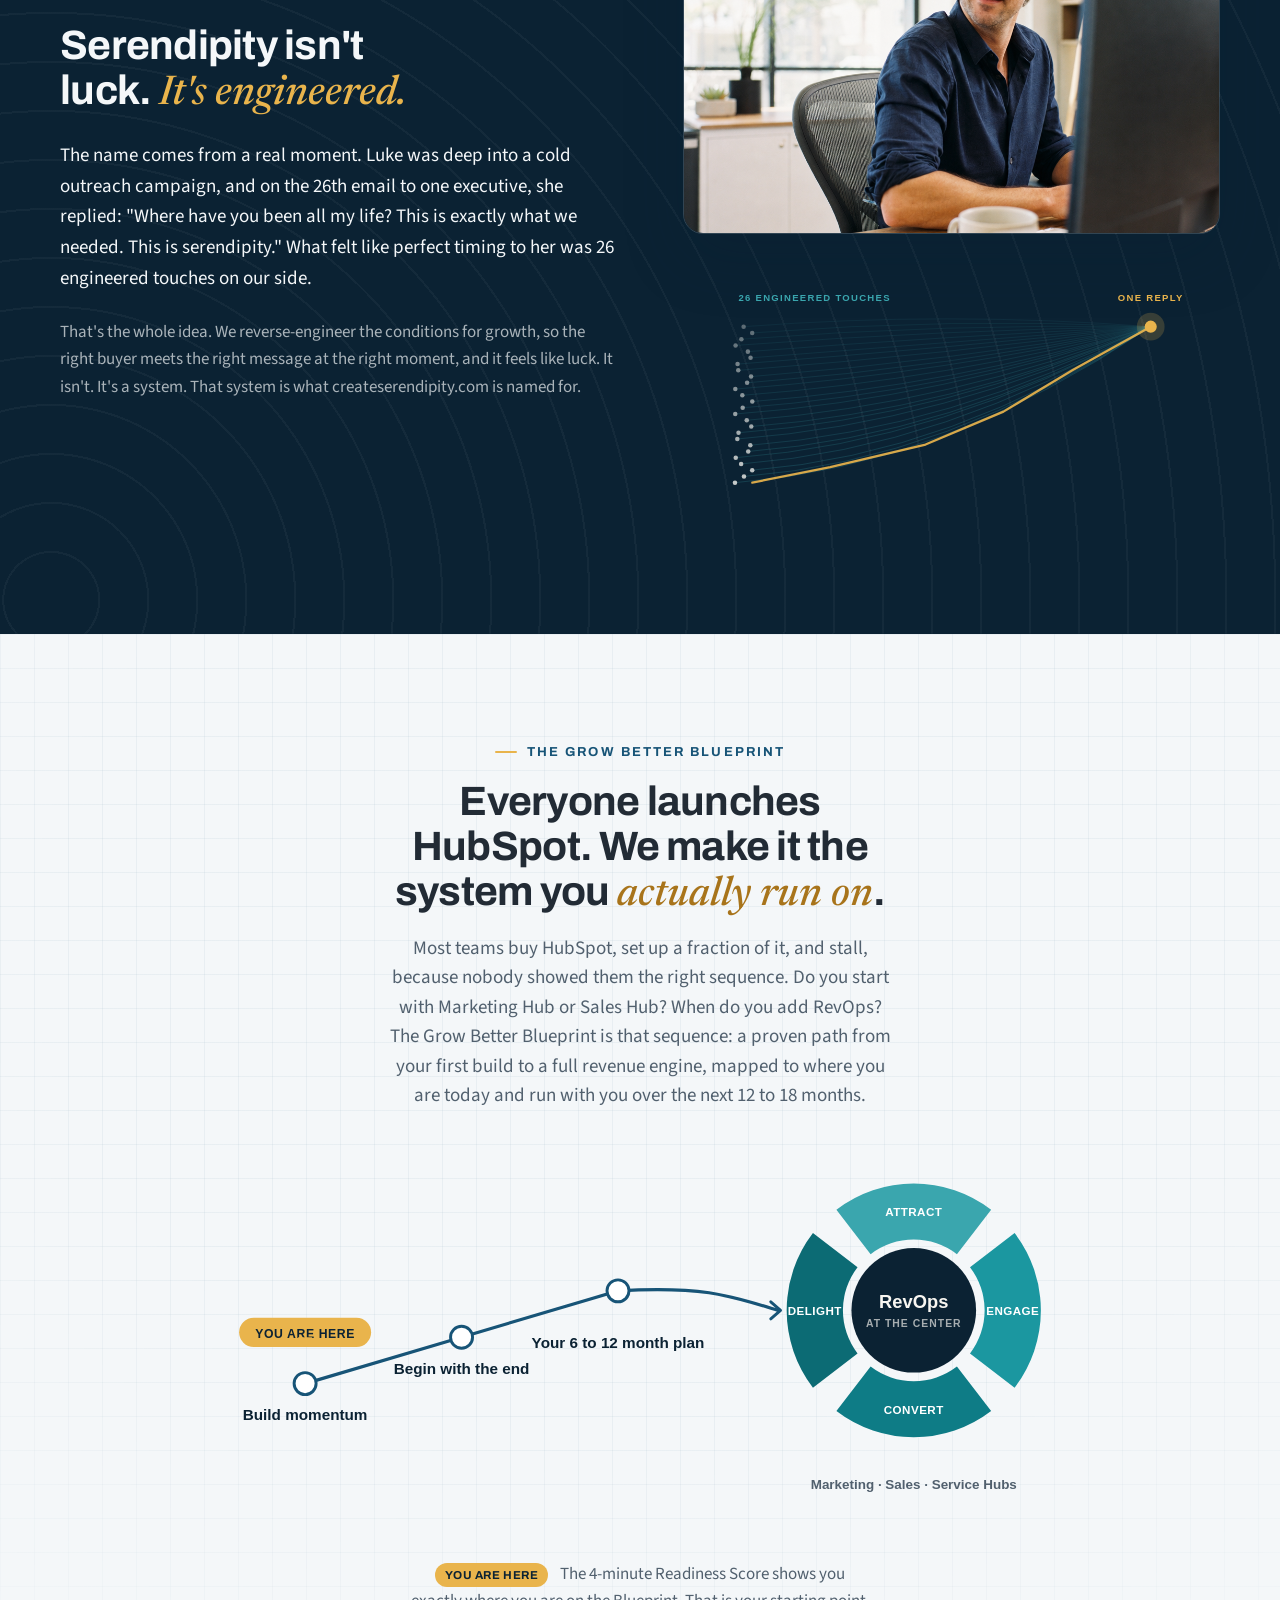
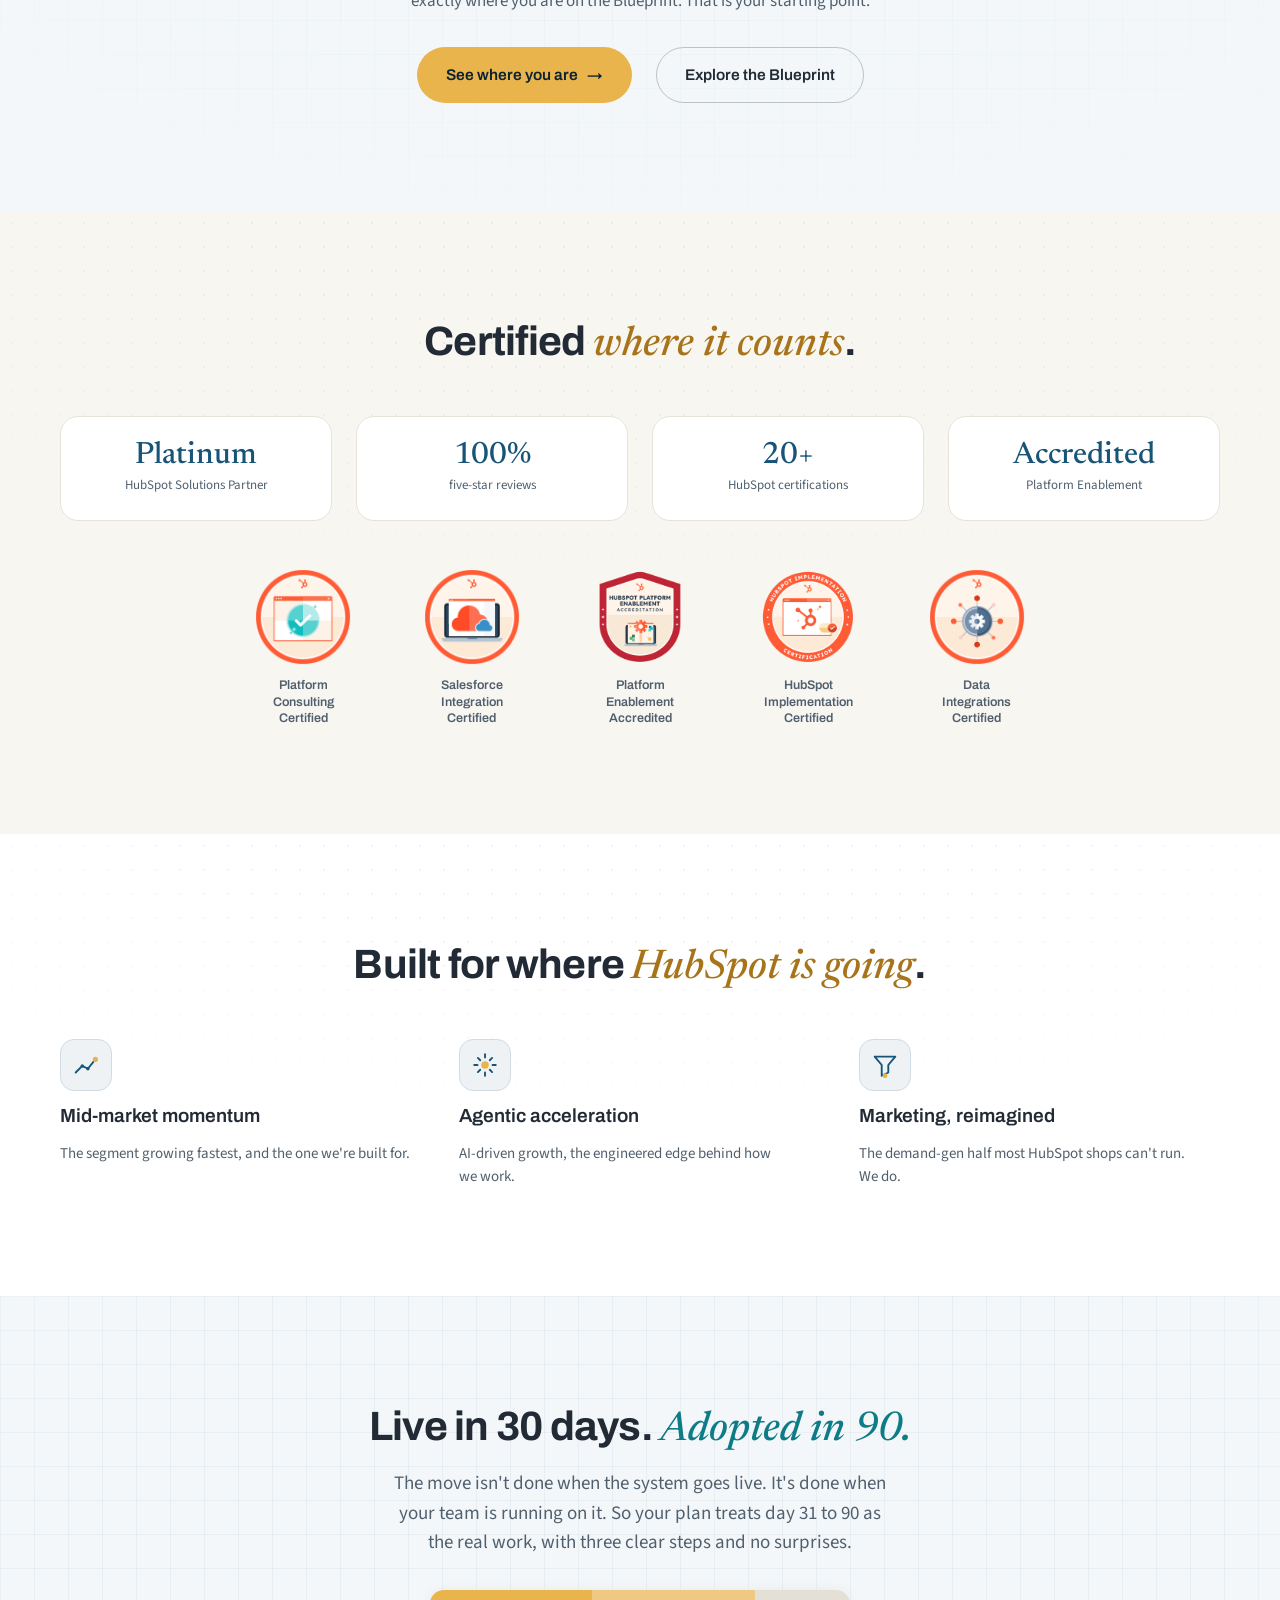
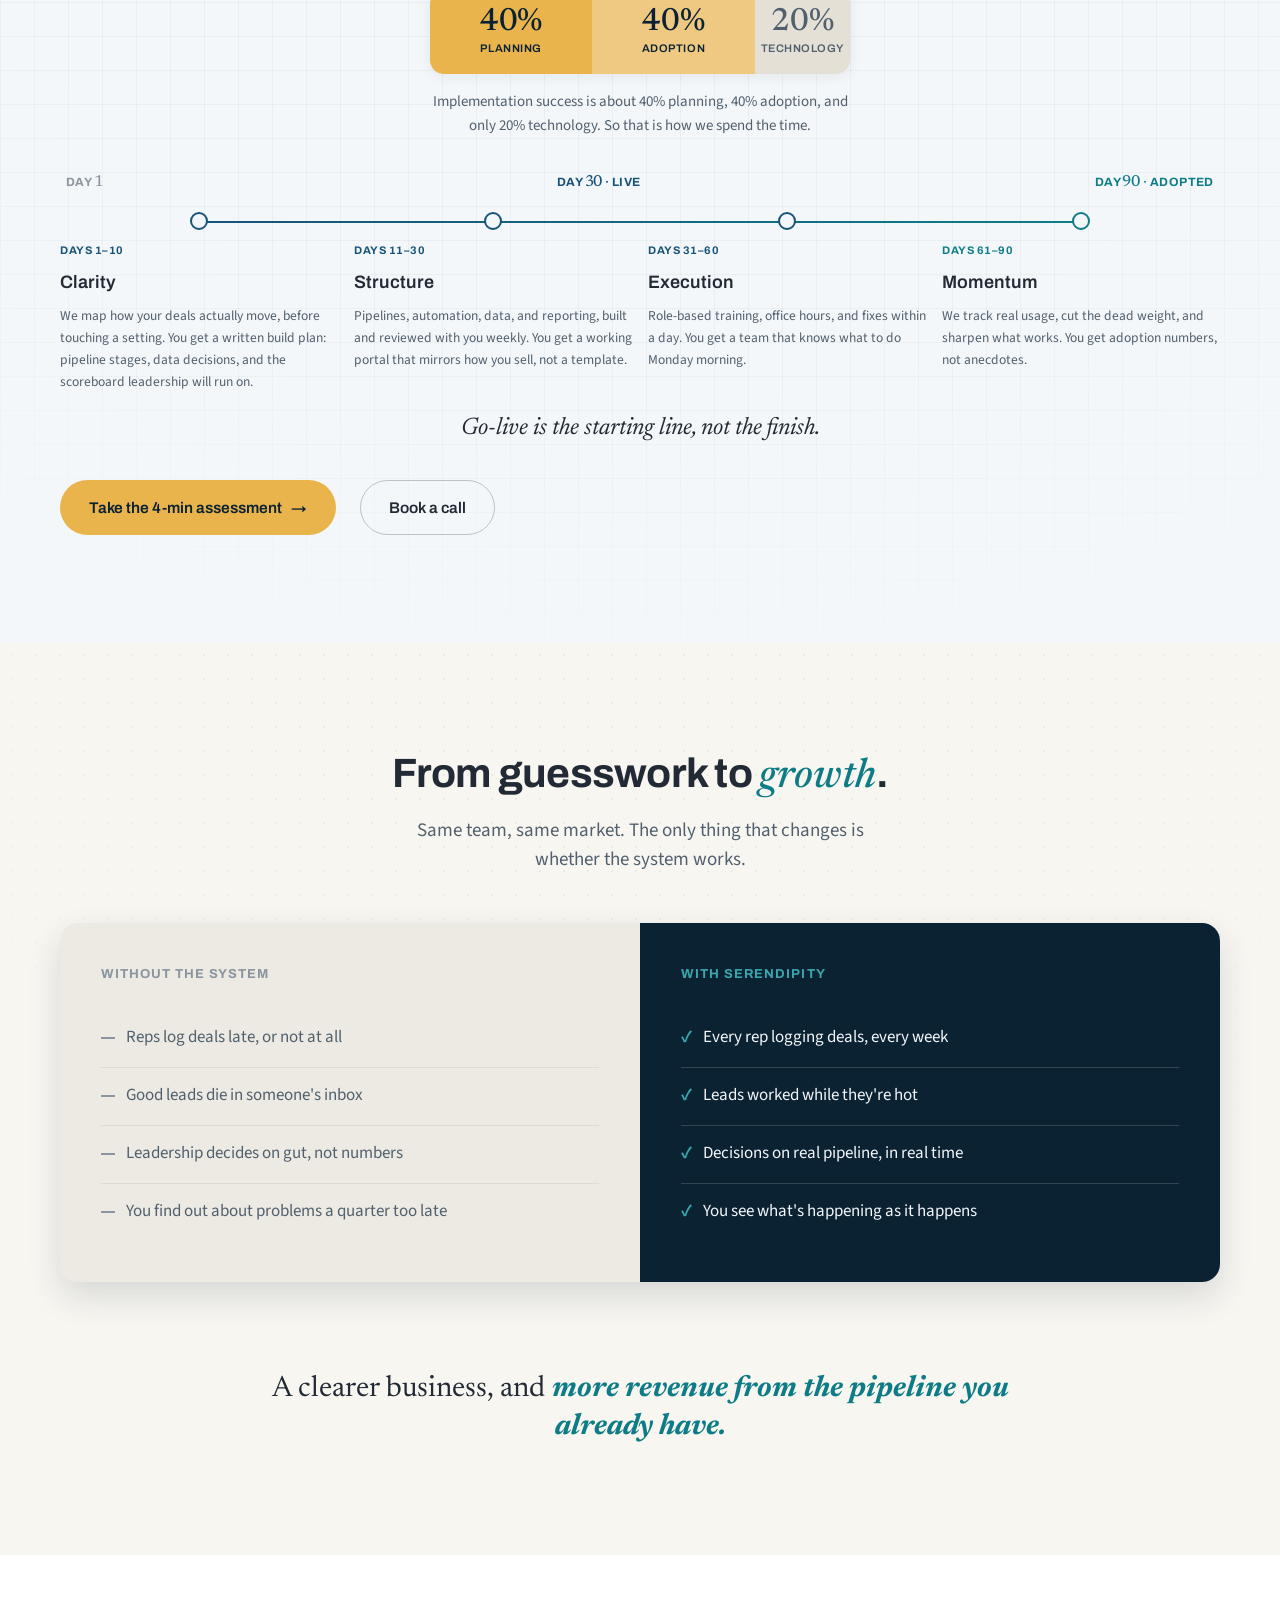
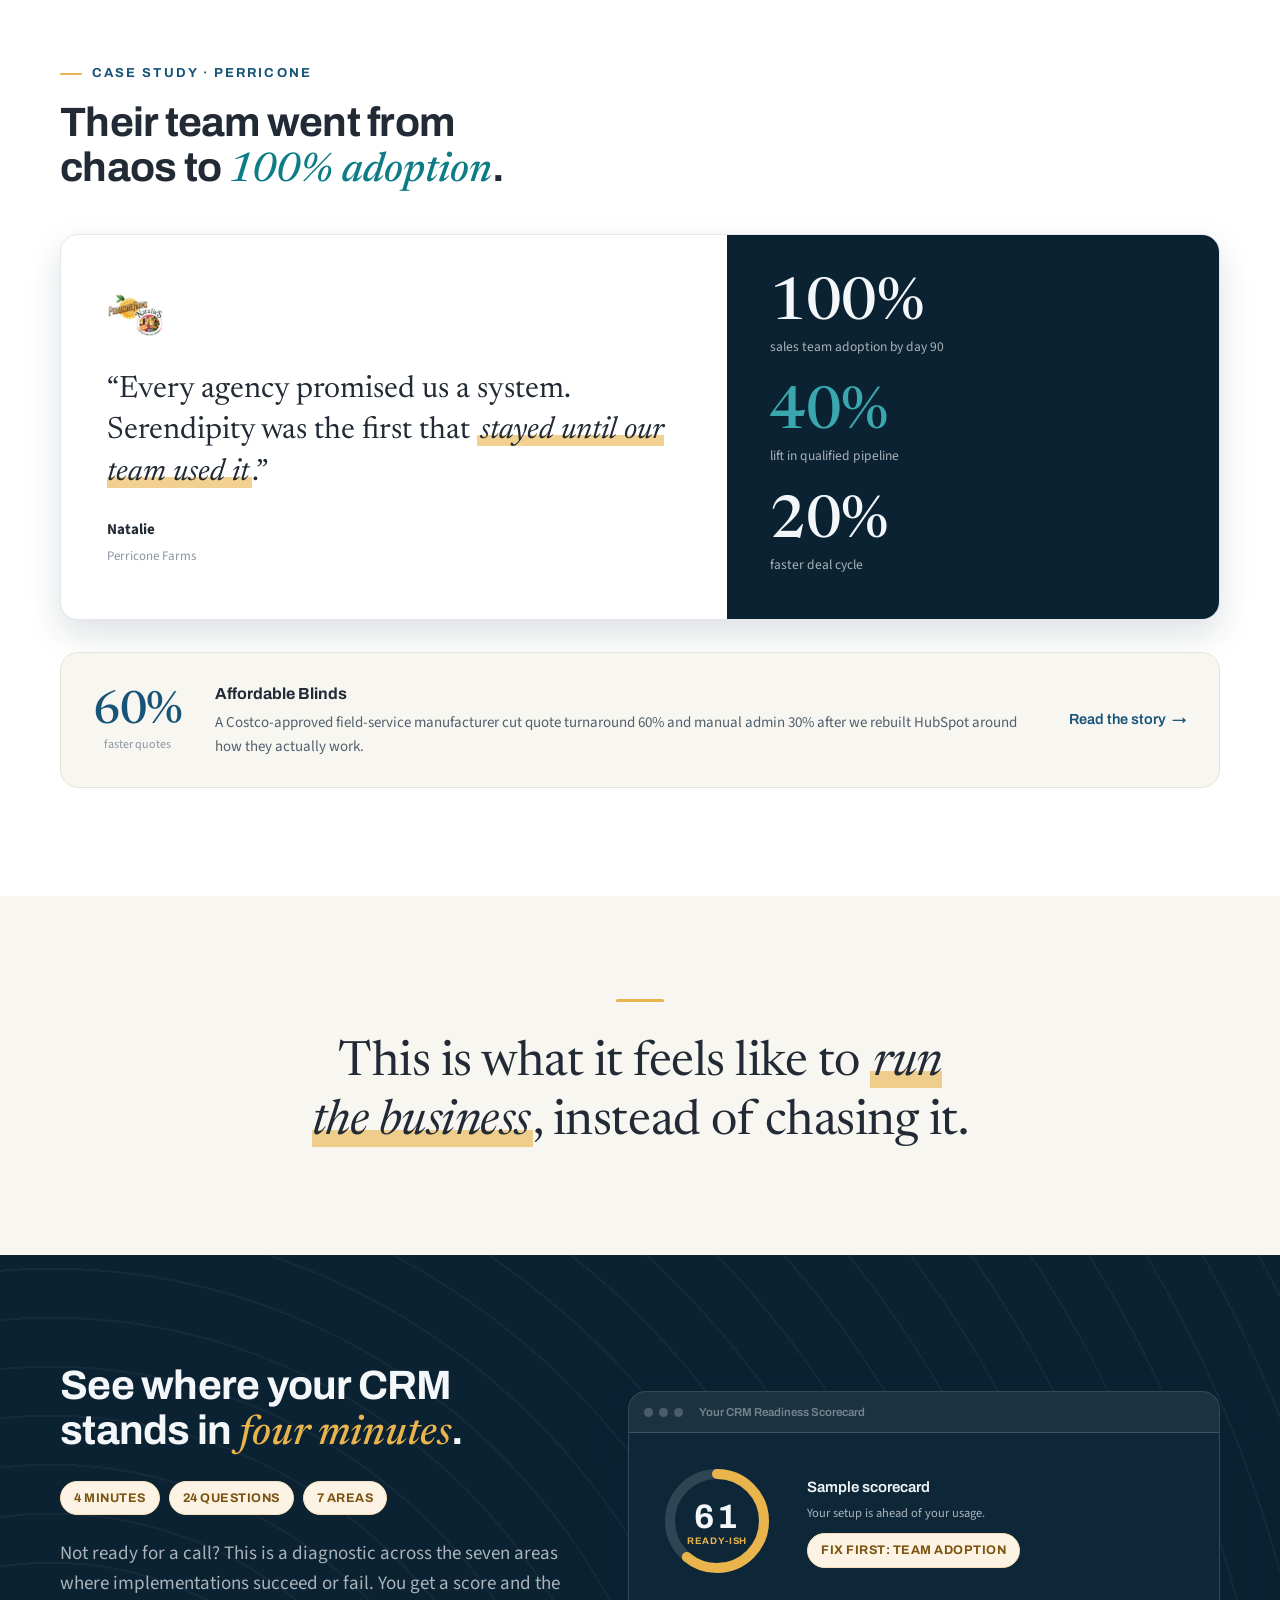
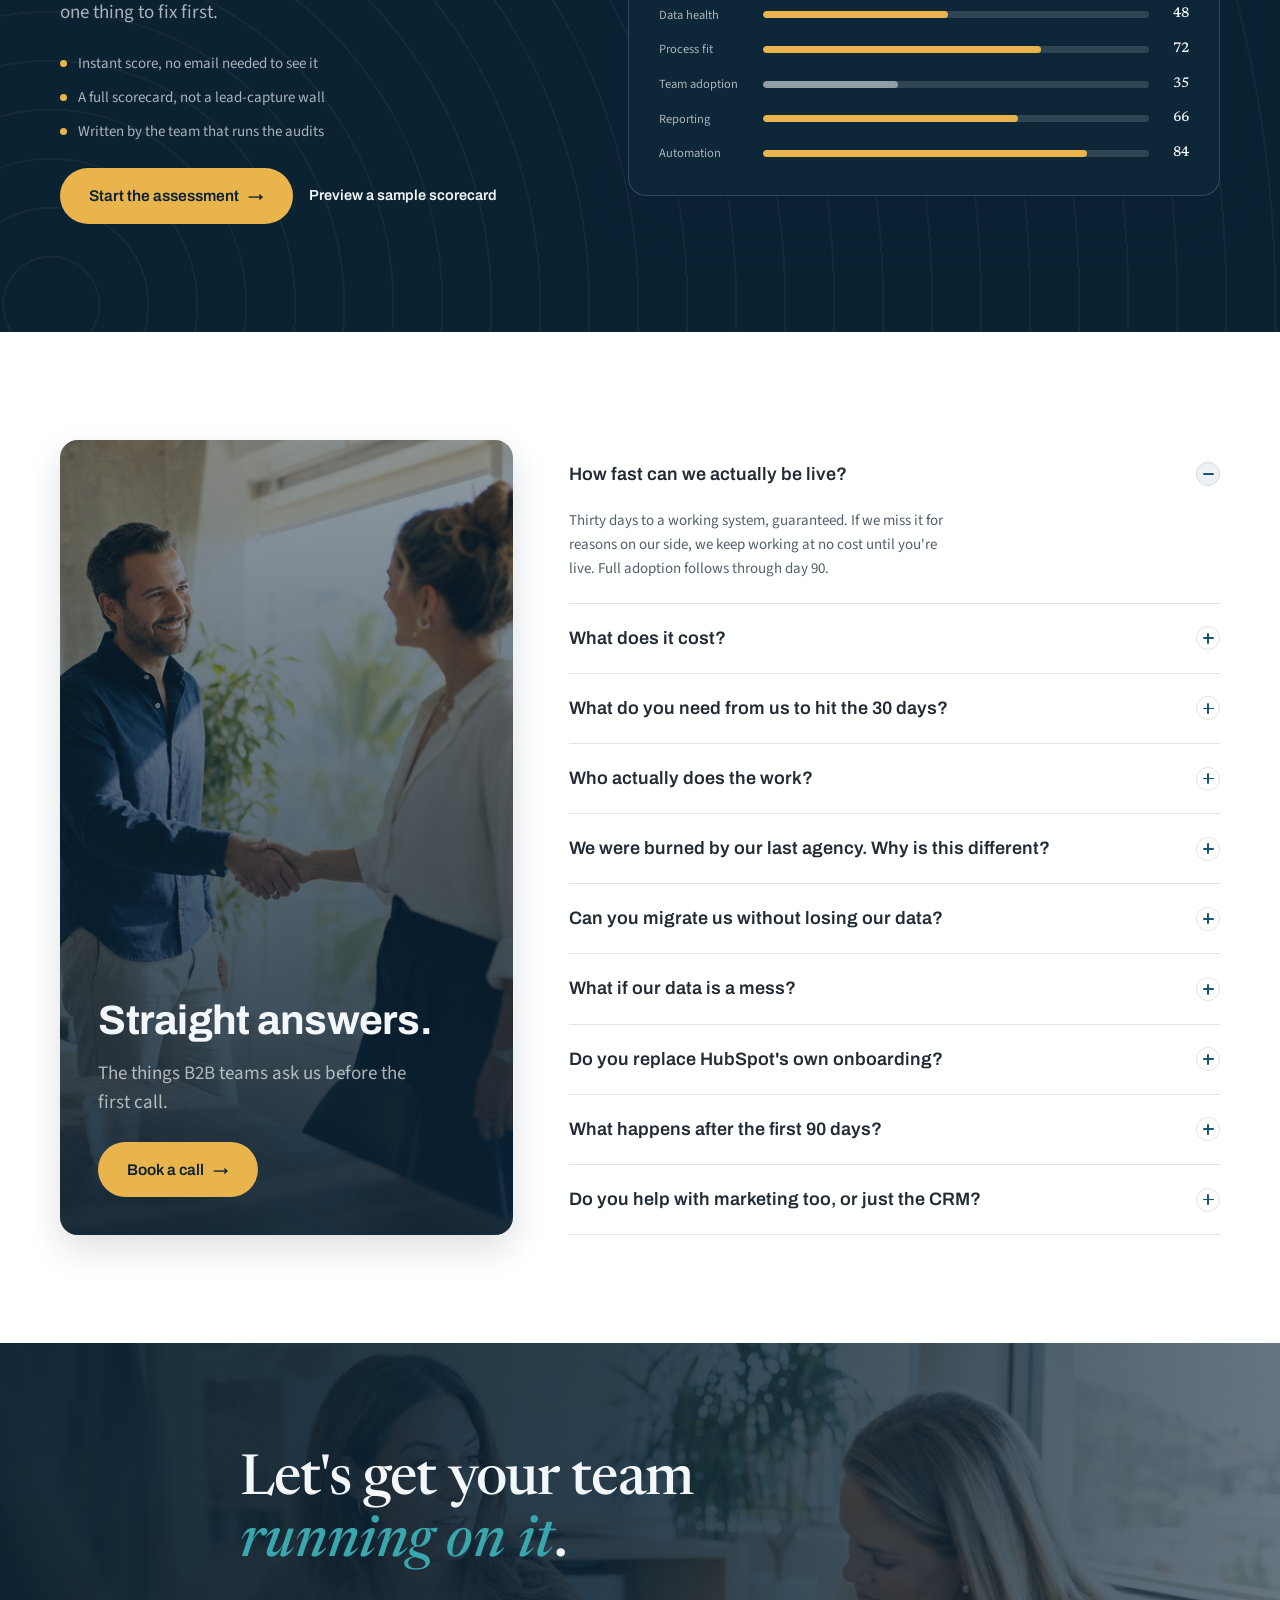
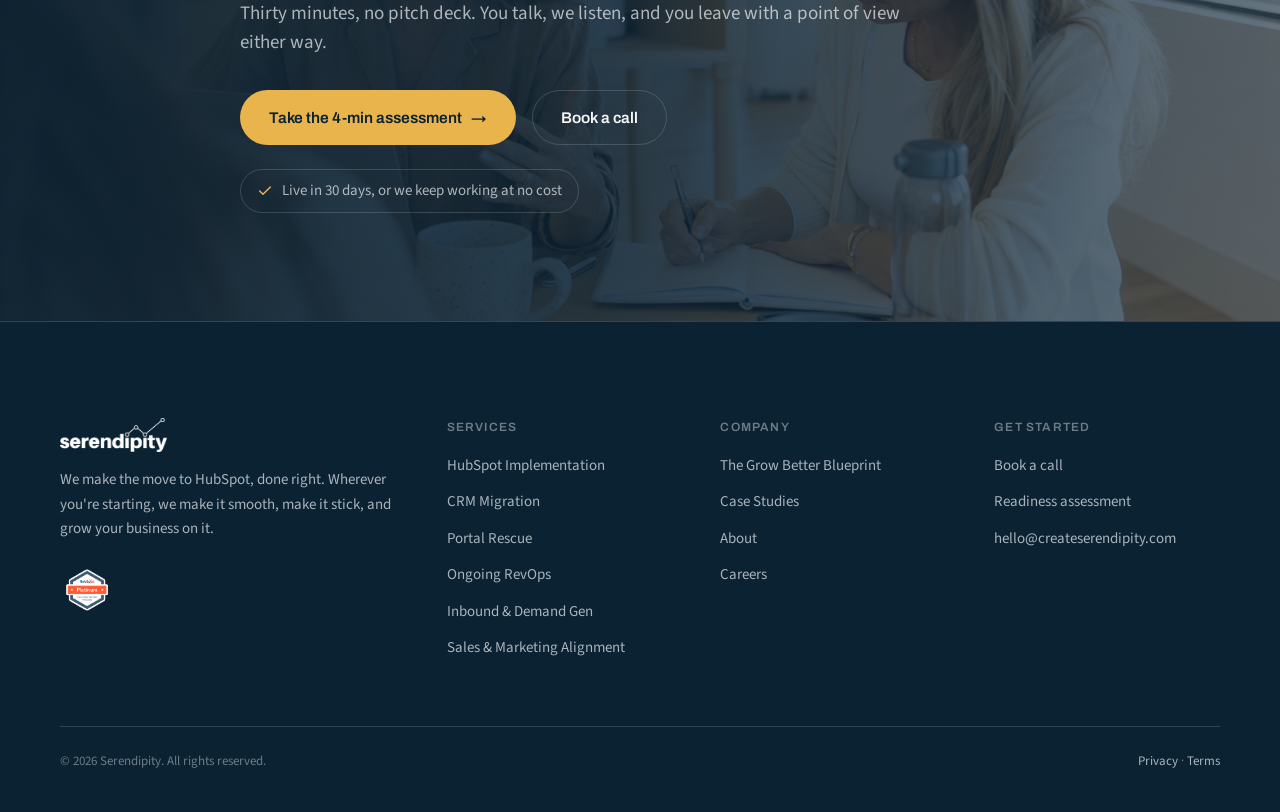
==== commit 52ffdeaf: "Footer mark removal, hero Platinum verify link, Blueprint 3-point balance - Footer: remove the small" ====
--- a/index.html
+++ b/index.html
@@ -66,7 +66,7 @@
           <img class="hero-badge" src="assets/badges/hubspot-platinum-badge.png" alt="HubSpot Platinum Solutions Partner">
           <div class="hero-proof-text">
             <span class="proof-rating"><span class="stars" aria-label="5 out of 5 stars">★★★★★</span> <b>5.0</b></span>
-            <span class="proof-sub">100% five-star · <a href="#">Verify Platinum status →</a></span>
+            <span class="proof-sub">100% five-star · <a href="https://ecosystem.hubspot.com/marketplace/solutions" target="_blank" rel="noopener noreferrer">Verify Platinum status →</a></span>
           </div>
         </div>
       </div>
@@ -572,7 +572,6 @@
         <a class="logo-link" href="#top"><img class="logo-img" src="assets/logo/serendipity-logo-white.png" alt="Serendipity"></a>
         <p>We make the move to HubSpot, done right. Wherever you're starting, we make it smooth, make it stick, and grow your business on it.</p>
         <img class="footer-badge" src="assets/badges/hubspot-platinum-badge.png" alt="HubSpot Platinum Solutions Partner">
-        <img class="footer-mark" src="assets/brand/grow-better-blueprint-mark.svg" alt="" aria-hidden="true">
       </div>
       <div>
         <h4>Services</h4>
